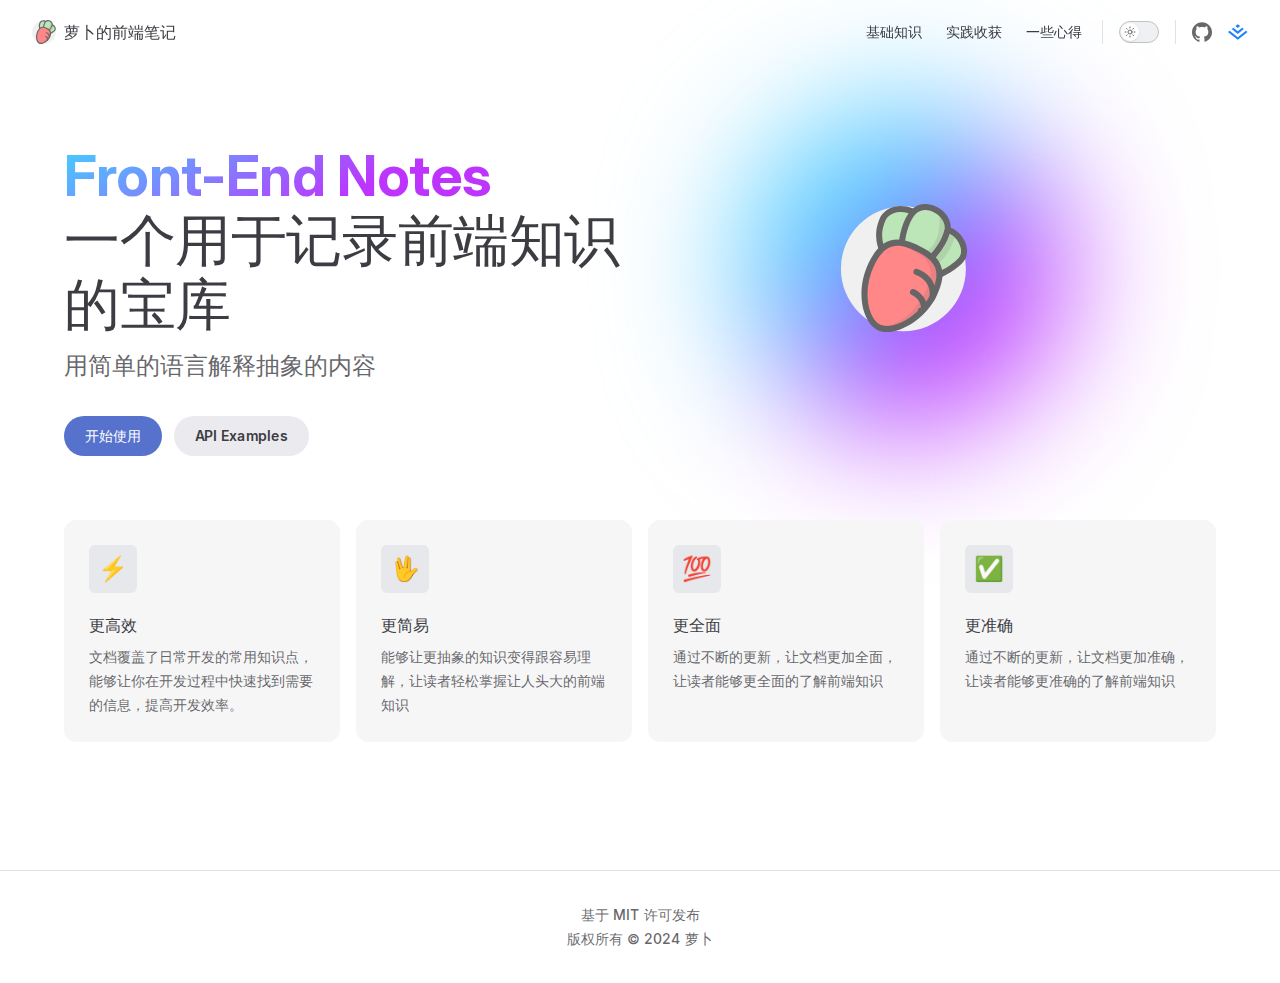
==== index.html @ 0eb57868 "feat:第一次部署" ====
<!DOCTYPE html>
<html lang="en-US" dir="ltr">
  <head>
    <meta charset="utf-8">
    <meta name="viewport" content="width=device-width,initial-scale=1">
    <title>萝卜的前端笔记</title>
    <meta name="description" content="开启前端世界的大门,一起探索前端的奥秘">
    <meta name="generator" content="VitePress v1.4.0">
    <link rel="preload stylesheet" href="/assets/style.DUsiNbB2.css" as="style">
    
    <script type="module" src="/assets/app.DVngDXpN.js"></script>
    <link rel="preload" href="/assets/inter-roman-latin.Di8DUHzh.woff2" as="font" type="font/woff2" crossorigin="">
    <link rel="modulepreload" href="/assets/chunks/theme.Bj7seG85.js">
    <link rel="modulepreload" href="/assets/chunks/framework.BM4AkI-R.js">
    <link rel="modulepreload" href="/assets/index.md.FqJtlxRU.lean.js">
    <link rel="icon" href="/logo.svg">
    <script id="check-dark-mode">(()=>{const e=localStorage.getItem("vitepress-theme-appearance")||"auto",a=window.matchMedia("(prefers-color-scheme: dark)").matches;(!e||e==="auto"?a:e==="dark")&&document.documentElement.classList.add("dark")})();</script>
    <script id="check-mac-os">document.documentElement.classList.toggle("mac",/Mac|iPhone|iPod|iPad/i.test(navigator.platform));</script>
  </head>
  <body>
    <div id="app"><div class="Layout" data-v-97850136><!--[--><!--]--><!--[--><span tabindex="-1" data-v-f982fa7e></span><a href="#VPContent" class="VPSkipLink visually-hidden" data-v-f982fa7e> Skip to content </a><!--]--><!----><header class="VPNav" data-v-97850136 data-v-5448344b><div class="VPNavBar" data-v-5448344b data-v-d2b27a83><div class="wrapper" data-v-d2b27a83><div class="container" data-v-d2b27a83><div class="title" data-v-d2b27a83><div class="VPNavBarTitle" data-v-d2b27a83 data-v-111c19fa><a class="title" href="/" data-v-111c19fa><!--[--><!--]--><!--[--><img class="VPImage logo" src="/logo.svg" alt data-v-474333ed><!--]--><span data-v-111c19fa>萝卜的前端笔记</span><!--[--><!--]--></a></div></div><div class="content" data-v-d2b27a83><div class="content-body" data-v-d2b27a83><!--[--><!--]--><div class="VPNavBarSearch search" data-v-d2b27a83><!----></div><nav aria-labelledby="main-nav-aria-label" class="VPNavBarMenu menu" data-v-d2b27a83 data-v-2f611042><span id="main-nav-aria-label" class="visually-hidden" data-v-2f611042> Main Navigation </span><!--[--><!--[--><a class="VPLink link VPNavBarMenuLink" href="/basic/" tabindex="0" data-v-2f611042 data-v-59e9c139><!--[--><span data-v-59e9c139>基础知识</span><!--]--></a><!--]--><!--[--><a class="VPLink link VPNavBarMenuLink" href="/work/" tabindex="0" data-v-2f611042 data-v-59e9c139><!--[--><span data-v-59e9c139>实践收获</span><!--]--></a><!--]--><!--[--><a class="VPLink link VPNavBarMenuLink" href="/experience/" tabindex="0" data-v-2f611042 data-v-59e9c139><!--[--><span data-v-59e9c139>一些心得</span><!--]--></a><!--]--><!--]--></nav><!----><div class="VPNavBarAppearance appearance" data-v-d2b27a83 data-v-477ce208><button class="VPSwitch VPSwitchAppearance" type="button" role="switch" title aria-checked="false" data-v-477ce208 data-v-1f9628e1 data-v-aa43f226><span class="check" data-v-aa43f226><span class="icon" data-v-aa43f226><!--[--><span class="vpi-sun sun" data-v-1f9628e1></span><span class="vpi-moon moon" data-v-1f9628e1></span><!--]--></span></span></button></div><div class="VPSocialLinks VPNavBarSocialLinks social-links" data-v-d2b27a83 data-v-2abd2df3 data-v-52e0c01e><!--[--><a class="VPSocialLink no-icon" href="https://github.com/mlzhe/front-end-notes" aria-label="github" target="_blank" rel="noopener" data-v-52e0c01e data-v-e1ec8cac><span class="vpi-social-github" /></a><a class="VPSocialLink no-icon" href="https://juejin.cn/user/624940134186142" aria-label target="_blank" rel="noopener" data-v-52e0c01e data-v-e1ec8cac><svg t="1728457672692" class="icon" viewBox="0 0 1316 1024" version="1.1" xmlns="http://www.w3.org/2000/svg" p-id="3657" width="128" height="128"><path d="M643.181714 247.698286l154.916572-123.172572L643.181714 0.256 643.072 0l-154.660571 124.269714 154.660571 123.245715 0.109714 0.182857z m0 388.461714h0.109715l399.579428-315.245714-108.361143-87.04-291.218285 229.888h-0.146286l-0.109714 0.146285L351.817143 234.093714l-108.251429 87.04 399.433143 315.136 0.146286-0.146285z m-0.146285 215.552l0.146285-0.146286 534.893715-422.034285 108.397714 87.04-243.309714 192L643.145143 1024 10.422857 525.056 0 516.754286l108.251429-86.893715L643.035429 851.748571z" fill="#1E80FF" p-id="3658"></path></svg></a><!--]--></div><div class="VPFlyout VPNavBarExtra extra" data-v-d2b27a83 data-v-37b92849 data-v-391838e5><button type="button" class="button" aria-haspopup="true" aria-expanded="false" aria-label="extra navigation" data-v-391838e5><span class="vpi-more-horizontal icon" data-v-391838e5></span></button><div class="menu" data-v-391838e5><div class="VPMenu" data-v-391838e5 data-v-635aa48c><!----><!--[--><!--[--><!----><div class="group" data-v-37b92849><div class="item appearance" data-v-37b92849><p class="label" data-v-37b92849>Appearance</p><div class="appearance-action" data-v-37b92849><button class="VPSwitch VPSwitchAppearance" type="button" role="switch" title aria-checked="false" data-v-37b92849 data-v-1f9628e1 data-v-aa43f226><span class="check" data-v-aa43f226><span class="icon" data-v-aa43f226><!--[--><span class="vpi-sun sun" data-v-1f9628e1></span><span class="vpi-moon moon" data-v-1f9628e1></span><!--]--></span></span></button></div></div></div><div class="group" data-v-37b92849><div class="item social-links" data-v-37b92849><div class="VPSocialLinks social-links-list" data-v-37b92849 data-v-52e0c01e><!--[--><a class="VPSocialLink no-icon" href="https://github.com/mlzhe/front-end-notes" aria-label="github" target="_blank" rel="noopener" data-v-52e0c01e data-v-e1ec8cac><span class="vpi-social-github" /></a><a class="VPSocialLink no-icon" href="https://juejin.cn/user/624940134186142" aria-label target="_blank" rel="noopener" data-v-52e0c01e data-v-e1ec8cac><svg t="1728457672692" class="icon" viewBox="0 0 1316 1024" version="1.1" xmlns="http://www.w3.org/2000/svg" p-id="3657" width="128" height="128"><path d="M643.181714 247.698286l154.916572-123.172572L643.181714 0.256 643.072 0l-154.660571 124.269714 154.660571 123.245715 0.109714 0.182857z m0 388.461714h0.109715l399.579428-315.245714-108.361143-87.04-291.218285 229.888h-0.146286l-0.109714 0.146285L351.817143 234.093714l-108.251429 87.04 399.433143 315.136 0.146286-0.146285z m-0.146285 215.552l0.146285-0.146286 534.893715-422.034285 108.397714 87.04-243.309714 192L643.145143 1024 10.422857 525.056 0 516.754286l108.251429-86.893715L643.035429 851.748571z" fill="#1E80FF" p-id="3658"></path></svg></a><!--]--></div></div></div><!--]--><!--]--></div></div></div><!--[--><!--]--><button type="button" class="VPNavBarHamburger hamburger" aria-label="mobile navigation" aria-expanded="false" aria-controls="VPNavScreen" data-v-d2b27a83 data-v-f0d9e9fb><span class="container" data-v-f0d9e9fb><span class="top" data-v-f0d9e9fb></span><span class="middle" data-v-f0d9e9fb></span><span class="bottom" data-v-f0d9e9fb></span></span></button></div></div></div></div><div class="divider" data-v-d2b27a83><div class="divider-line" data-v-d2b27a83></div></div></div><!----></header><!----><!----><div class="VPContent is-home" id="VPContent" data-v-97850136 data-v-9327ef99><div class="VPHome" data-v-9327ef99 data-v-025814d7><!--[--><!--]--><div class="VPHero has-image VPHomeHero" data-v-025814d7 data-v-6f2b1aab><div class="container" data-v-6f2b1aab><div class="main" data-v-6f2b1aab><!--[--><!--]--><!--[--><h1 class="name" data-v-6f2b1aab><span class="clip" data-v-6f2b1aab>Front-End Notes</span></h1><p class="text" data-v-6f2b1aab>一个用于记录前端知识的宝库</p><p class="tagline" data-v-6f2b1aab>用简单的语言解释抽象的内容</p><!--]--><!--[--><!--]--><div class="actions" data-v-6f2b1aab><!--[--><div class="action" data-v-6f2b1aab><a class="VPButton medium brand" href="/markdown-examples.html" data-v-6f2b1aab data-v-c299f3ce>开始使用</a></div><div class="action" data-v-6f2b1aab><a class="VPButton medium alt" href="/api-examples.html" data-v-6f2b1aab data-v-c299f3ce>API Examples</a></div><!--]--></div><!--[--><!--]--></div><div class="image" data-v-6f2b1aab><div class="image-container" data-v-6f2b1aab><div class="image-bg" data-v-6f2b1aab></div><!--[--><!--[--><img class="VPImage image-src" src="/logo.svg" alt="VitePress" data-v-474333ed><!--]--><!--]--></div></div></div></div><!--[--><!--]--><!--[--><!--]--><div class="VPFeatures VPHomeFeatures" data-v-025814d7 data-v-276aad02><div class="container" data-v-276aad02><div class="items" data-v-276aad02><!--[--><div class="grid-4 item" data-v-276aad02><div class="VPLink no-icon VPFeature" data-v-276aad02 data-v-b416077d><!--[--><article class="box" data-v-b416077d><div class="icon" data-v-b416077d>⚡️</div><h2 class="title" data-v-b416077d>更高效</h2><p class="details" data-v-b416077d>文档覆盖了日常开发的常用知识点，能够让你在开发过程中快速找到需要的信息，提高开发效率。</p><!----></article><!--]--></div></div><div class="grid-4 item" data-v-276aad02><div class="VPLink no-icon VPFeature" data-v-276aad02 data-v-b416077d><!--[--><article class="box" data-v-b416077d><div class="icon" data-v-b416077d>🖖</div><h2 class="title" data-v-b416077d>更简易</h2><p class="details" data-v-b416077d>能够让更抽象的知识变得跟容易理解，让读者轻松掌握让人头大的前端知识</p><!----></article><!--]--></div></div><div class="grid-4 item" data-v-276aad02><div class="VPLink no-icon VPFeature" data-v-276aad02 data-v-b416077d><!--[--><article class="box" data-v-b416077d><div class="icon" data-v-b416077d>💯</div><h2 class="title" data-v-b416077d>更全面</h2><p class="details" data-v-b416077d>通过不断的更新，让文档更加全面，让读者能够更全面的了解前端知识</p><!----></article><!--]--></div></div><div class="grid-4 item" data-v-276aad02><div class="VPLink no-icon VPFeature" data-v-276aad02 data-v-b416077d><!--[--><article class="box" data-v-b416077d><div class="icon" data-v-b416077d>✅</div><h2 class="title" data-v-b416077d>更准确</h2><p class="details" data-v-b416077d>通过不断的更新，让文档更加准确，让读者能够更准确的了解前端知识</p><!----></article><!--]--></div></div><!--]--></div></div></div><!--[--><!--]--><div class="vp-doc container" style="" data-v-025814d7 data-v-a167f107><!--[--><div style="position:relative;" data-v-025814d7><div></div></div><!--]--></div></div></div><footer class="VPFooter" data-v-97850136 data-v-1df2e06d><div class="container" data-v-1df2e06d><p class="message" data-v-1df2e06d>基于 MIT 许可发布</p><p class="copyright" data-v-1df2e06d>版权所有 © 2024 萝卜</p></div></footer><!--[--><!--]--></div></div>
    <script>window.__VP_HASH_MAP__=JSON.parse("{\"api-examples.md\":\"Dezd71tg\",\"basic_index.md\":\"lCHlugcY\",\"basic_test.md\":\"CCrTnfcM\",\"experience_index.md\":\"CrpsmMrZ\",\"experience_test.md\":\"B2P6yBf-\",\"index.md\":\"FqJtlxRU\",\"markdown-examples.md\":\"KNgEFAoy\",\"work_index.md\":\"KtNvfyVG\",\"work_test.md\":\"FswlGcHj\"}");window.__VP_SITE_DATA__=JSON.parse("{\"lang\":\"en-US\",\"dir\":\"ltr\",\"title\":\"萝卜的前端笔记\",\"description\":\"开启前端世界的大门,一起探索前端的奥秘\",\"base\":\"/\",\"head\":[],\"router\":{\"prefetchLinks\":true},\"appearance\":true,\"themeConfig\":{\"logo\":\"/logo.svg\",\"nav\":[{\"text\":\"基础知识\",\"link\":\"/basic/\"},{\"text\":\"实践收获\",\"link\":\"/work/\"},{\"text\":\"一些心得\",\"link\":\"/experience/\"}],\"sidebar\":{\"/basic/\":[{\"text\":\"基础\",\"link\":\"/basic/test/\"}],\"/experience/\":[{\"text\":\"体会一\",\"link\":\"/experience/test/\"}],\"/work/\":[{\"text\":\"体会一\",\"link\":\"/work/test/\"}]},\"socialLinks\":[{\"icon\":\"github\",\"link\":\"https://github.com/mlzhe/front-end-notes\"},{\"icon\":{\"svg\":\"<svg t=\\\"1728457672692\\\" class=\\\"icon\\\" viewBox=\\\"0 0 1316 1024\\\" version=\\\"1.1\\\" xmlns=\\\"http://www.w3.org/2000/svg\\\" p-id=\\\"3657\\\" width=\\\"128\\\" height=\\\"128\\\"><path d=\\\"M643.181714 247.698286l154.916572-123.172572L643.181714 0.256 643.072 0l-154.660571 124.269714 154.660571 123.245715 0.109714 0.182857z m0 388.461714h0.109715l399.579428-315.245714-108.361143-87.04-291.218285 229.888h-0.146286l-0.109714 0.146285L351.817143 234.093714l-108.251429 87.04 399.433143 315.136 0.146286-0.146285z m-0.146285 215.552l0.146285-0.146286 534.893715-422.034285 108.397714 87.04-243.309714 192L643.145143 1024 10.422857 525.056 0 516.754286l108.251429-86.893715L643.035429 851.748571z\\\" fill=\\\"#1E80FF\\\" p-id=\\\"3658\\\"></path></svg>\"},\"link\":\"https://juejin.cn/user/624940134186142\"}],\"footer\":{\"message\":\"基于 MIT 许可发布\",\"copyright\":\"版权所有 © 2024 萝卜\"}},\"locales\":{},\"scrollOffset\":134,\"cleanUrls\":false}");</script>
    
  </body>
</html>
---- assets/style.DUsiNbB2.css ----
@font-face{font-family:Inter;font-style:normal;font-weight:100 900;font-display:swap;src:url(/assets/inter-roman-cyrillic-ext.BBPuwvHQ.woff2) format("woff2");unicode-range:U+0460-052F,U+1C80-1C88,U+20B4,U+2DE0-2DFF,U+A640-A69F,U+FE2E-FE2F}@font-face{font-family:Inter;font-style:normal;font-weight:100 900;font-display:swap;src:url(/assets/inter-roman-cyrillic.C5lxZ8CY.woff2) format("woff2");unicode-range:U+0301,U+0400-045F,U+0490-0491,U+04B0-04B1,U+2116}@font-face{font-family:Inter;font-style:normal;font-weight:100 900;font-display:swap;src:url(/assets/inter-roman-greek-ext.CqjqNYQ-.woff2) format("woff2");unicode-range:U+1F00-1FFF}@font-face{font-family:Inter;font-style:normal;font-weight:100 900;font-display:swap;src:url(/assets/inter-roman-greek.BBVDIX6e.woff2) format("woff2");unicode-range:U+0370-0377,U+037A-037F,U+0384-038A,U+038C,U+038E-03A1,U+03A3-03FF}@font-face{font-family:Inter;font-style:normal;font-weight:100 900;font-display:swap;src:url(/assets/inter-roman-vietnamese.BjW4sHH5.woff2) format("woff2");unicode-range:U+0102-0103,U+0110-0111,U+0128-0129,U+0168-0169,U+01A0-01A1,U+01AF-01B0,U+0300-0301,U+0303-0304,U+0308-0309,U+0323,U+0329,U+1EA0-1EF9,U+20AB}@font-face{font-family:Inter;font-style:normal;font-weight:100 900;font-display:swap;src:url(/assets/inter-roman-latin-ext.4ZJIpNVo.woff2) format("woff2");unicode-range:U+0100-02AF,U+0304,U+0308,U+0329,U+1E00-1E9F,U+1EF2-1EFF,U+2020,U+20A0-20AB,U+20AD-20C0,U+2113,U+2C60-2C7F,U+A720-A7FF}@font-face{font-family:Inter;font-style:normal;font-weight:100 900;font-display:swap;src:url(/assets/inter-roman-latin.Di8DUHzh.woff2) format("woff2");unicode-range:U+0000-00FF,U+0131,U+0152-0153,U+02BB-02BC,U+02C6,U+02DA,U+02DC,U+0304,U+0308,U+0329,U+2000-206F,U+2074,U+20AC,U+2122,U+2191,U+2193,U+2212,U+2215,U+FEFF,U+FFFD}@font-face{font-family:Inter;font-style:italic;font-weight:100 900;font-display:swap;src:url(/assets/inter-italic-cyrillic-ext.r48I6akx.woff2) format("woff2");unicode-range:U+0460-052F,U+1C80-1C88,U+20B4,U+2DE0-2DFF,U+A640-A69F,U+FE2E-FE2F}@font-face{font-family:Inter;font-style:italic;font-weight:100 900;font-display:swap;src:url(/assets/inter-italic-cyrillic.By2_1cv3.woff2) format("woff2");unicode-range:U+0301,U+0400-045F,U+0490-0491,U+04B0-04B1,U+2116}@font-face{font-family:Inter;font-style:italic;font-weight:100 900;font-display:swap;src:url(/assets/inter-italic-greek-ext.1u6EdAuj.woff2) format("woff2");unicode-range:U+1F00-1FFF}@font-face{font-family:Inter;font-style:italic;font-weight:100 900;font-display:swap;src:url(/assets/inter-italic-greek.DJ8dCoTZ.woff2) format("woff2");unicode-range:U+0370-0377,U+037A-037F,U+0384-038A,U+038C,U+038E-03A1,U+03A3-03FF}@font-face{font-family:Inter;font-style:italic;font-weight:100 900;font-display:swap;src:url(/assets/inter-italic-vietnamese.BSbpV94h.woff2) format("woff2");unicode-range:U+0102-0103,U+0110-0111,U+0128-0129,U+0168-0169,U+01A0-01A1,U+01AF-01B0,U+0300-0301,U+0303-0304,U+0308-0309,U+0323,U+0329,U+1EA0-1EF9,U+20AB}@font-face{font-family:Inter;font-style:italic;font-weight:100 900;font-display:swap;src:url(/assets/inter-italic-latin-ext.CN1xVJS-.woff2) format("woff2");unicode-range:U+0100-02AF,U+0304,U+0308,U+0329,U+1E00-1E9F,U+1EF2-1EFF,U+2020,U+20A0-20AB,U+20AD-20C0,U+2113,U+2C60-2C7F,U+A720-A7FF}@font-face{font-family:Inter;font-style:italic;font-weight:100 900;font-display:swap;src:url(/assets/inter-italic-latin.C2AdPX0b.woff2) format("woff2");unicode-range:U+0000-00FF,U+0131,U+0152-0153,U+02BB-02BC,U+02C6,U+02DA,U+02DC,U+0304,U+0308,U+0329,U+2000-206F,U+2074,U+20AC,U+2122,U+2191,U+2193,U+2212,U+2215,U+FEFF,U+FFFD}@font-face{font-family:Punctuation SC;font-weight:400;src:local("PingFang SC Regular"),local("Noto Sans CJK SC"),local("Microsoft YaHei");unicode-range:U+201C,U+201D,U+2018,U+2019,U+2E3A,U+2014,U+2013,U+2026,U+00B7,U+007E,U+002F}@font-face{font-family:Punctuation SC;font-weight:500;src:local("PingFang SC Medium"),local("Noto Sans CJK SC"),local("Microsoft YaHei");unicode-range:U+201C,U+201D,U+2018,U+2019,U+2E3A,U+2014,U+2013,U+2026,U+00B7,U+007E,U+002F}@font-face{font-family:Punctuation SC;font-weight:600;src:local("PingFang SC Semibold"),local("Noto Sans CJK SC Bold"),local("Microsoft YaHei Bold");unicode-range:U+201C,U+201D,U+2018,U+2019,U+2E3A,U+2014,U+2013,U+2026,U+00B7,U+007E,U+002F}@font-face{font-family:Punctuation SC;font-weight:700;src:local("PingFang SC Semibold"),local("Noto Sans CJK SC Bold"),local("Microsoft YaHei Bold");unicode-range:U+201C,U+201D,U+2018,U+2019,U+2E3A,U+2014,U+2013,U+2026,U+00B7,U+007E,U+002F}:root{--vp-c-white: #ffffff;--vp-c-black: #000000;--vp-c-neutral: var(--vp-c-black);--vp-c-neutral-inverse: var(--vp-c-white)}.dark{--vp-c-neutral: var(--vp-c-white);--vp-c-neutral-inverse: var(--vp-c-black)}:root{--vp-c-gray-1: #dddde3;--vp-c-gray-2: #e4e4e9;--vp-c-gray-3: #ebebef;--vp-c-gray-soft: rgba(142, 150, 170, .14);--vp-c-indigo-1: #3451b2;--vp-c-indigo-2: #3a5ccc;--vp-c-indigo-3: #5672cd;--vp-c-indigo-soft: rgba(100, 108, 255, .14);--vp-c-purple-1: #6f42c1;--vp-c-purple-2: #7e4cc9;--vp-c-purple-3: #8e5cd9;--vp-c-purple-soft: rgba(159, 122, 234, .14);--vp-c-green-1: #18794e;--vp-c-green-2: #299764;--vp-c-green-3: #30a46c;--vp-c-green-soft: rgba(16, 185, 129, .14);--vp-c-yellow-1: #915930;--vp-c-yellow-2: #946300;--vp-c-yellow-3: #9f6a00;--vp-c-yellow-soft: rgba(234, 179, 8, .14);--vp-c-red-1: #b8272c;--vp-c-red-2: #d5393e;--vp-c-red-3: #e0575b;--vp-c-red-soft: rgba(244, 63, 94, .14);--vp-c-sponsor: #db2777}.dark{--vp-c-gray-1: #515c67;--vp-c-gray-2: #414853;--vp-c-gray-3: #32363f;--vp-c-gray-soft: rgba(101, 117, 133, .16);--vp-c-indigo-1: #a8b1ff;--vp-c-indigo-2: #5c73e7;--vp-c-indigo-3: #3e63dd;--vp-c-indigo-soft: rgba(100, 108, 255, .16);--vp-c-purple-1: #c8abfa;--vp-c-purple-2: #a879e6;--vp-c-purple-3: #8e5cd9;--vp-c-purple-soft: rgba(159, 122, 234, .16);--vp-c-green-1: #3dd68c;--vp-c-green-2: #30a46c;--vp-c-green-3: #298459;--vp-c-green-soft: rgba(16, 185, 129, .16);--vp-c-yellow-1: #f9b44e;--vp-c-yellow-2: #da8b17;--vp-c-yellow-3: #a46a0a;--vp-c-yellow-soft: rgba(234, 179, 8, .16);--vp-c-red-1: #f66f81;--vp-c-red-2: #f14158;--vp-c-red-3: #b62a3c;--vp-c-red-soft: rgba(244, 63, 94, .16)}:root{--vp-c-bg: #ffffff;--vp-c-bg-alt: #f6f6f7;--vp-c-bg-elv: #ffffff;--vp-c-bg-soft: #f6f6f7}.dark{--vp-c-bg: #1b1b1f;--vp-c-bg-alt: #161618;--vp-c-bg-elv: #202127;--vp-c-bg-soft: #202127}:root{--vp-c-border: #c2c2c4;--vp-c-divider: #e2e2e3;--vp-c-gutter: #e2e2e3}.dark{--vp-c-border: #3c3f44;--vp-c-divider: #2e2e32;--vp-c-gutter: #000000}:root{--vp-c-text-1: rgba(60, 60, 67);--vp-c-text-2: rgba(60, 60, 67, .78);--vp-c-text-3: rgba(60, 60, 67, .56)}.dark{--vp-c-text-1: rgba(255, 255, 245, .86);--vp-c-text-2: rgba(235, 235, 245, .6);--vp-c-text-3: rgba(235, 235, 245, .38)}:root{--vp-c-default-1: var(--vp-c-gray-1);--vp-c-default-2: var(--vp-c-gray-2);--vp-c-default-3: var(--vp-c-gray-3);--vp-c-default-soft: var(--vp-c-gray-soft);--vp-c-brand-1: var(--vp-c-indigo-1);--vp-c-brand-2: var(--vp-c-indigo-2);--vp-c-brand-3: var(--vp-c-indigo-3);--vp-c-brand-soft: var(--vp-c-indigo-soft);--vp-c-brand: var(--vp-c-brand-1);--vp-c-tip-1: var(--vp-c-brand-1);--vp-c-tip-2: var(--vp-c-brand-2);--vp-c-tip-3: var(--vp-c-brand-3);--vp-c-tip-soft: var(--vp-c-brand-soft);--vp-c-note-1: var(--vp-c-brand-1);--vp-c-note-2: var(--vp-c-brand-2);--vp-c-note-3: var(--vp-c-brand-3);--vp-c-note-soft: var(--vp-c-brand-soft);--vp-c-success-1: var(--vp-c-green-1);--vp-c-success-2: var(--vp-c-green-2);--vp-c-success-3: var(--vp-c-green-3);--vp-c-success-soft: var(--vp-c-green-soft);--vp-c-important-1: var(--vp-c-purple-1);--vp-c-important-2: var(--vp-c-purple-2);--vp-c-important-3: var(--vp-c-purple-3);--vp-c-important-soft: var(--vp-c-purple-soft);--vp-c-warning-1: var(--vp-c-yellow-1);--vp-c-warning-2: var(--vp-c-yellow-2);--vp-c-warning-3: var(--vp-c-yellow-3);--vp-c-warning-soft: var(--vp-c-yellow-soft);--vp-c-danger-1: var(--vp-c-red-1);--vp-c-danger-2: var(--vp-c-red-2);--vp-c-danger-3: var(--vp-c-red-3);--vp-c-danger-soft: var(--vp-c-red-soft);--vp-c-caution-1: var(--vp-c-red-1);--vp-c-caution-2: var(--vp-c-red-2);--vp-c-caution-3: var(--vp-c-red-3);--vp-c-caution-soft: var(--vp-c-red-soft)}:root{--vp-font-family-base: "Inter", ui-sans-serif, system-ui, sans-serif, "Apple Color Emoji", "Segoe UI Emoji", "Segoe UI Symbol", "Noto Color Emoji";--vp-font-family-mono: ui-monospace, "Menlo", "Monaco", "Consolas", "Liberation Mono", "Courier New", monospace;font-optical-sizing:auto}:root:where(:lang(zh)){--vp-font-family-base: "Punctuation SC", "Inter", ui-sans-serif, system-ui, "PingFang SC", "Noto Sans CJK SC", "Noto Sans SC", "Heiti SC", "Microsoft YaHei", "DengXian", sans-serif, "Apple Color Emoji", "Segoe UI Emoji", "Segoe UI Symbol", "Noto Color Emoji"}:root{--vp-shadow-1: 0 1px 2px rgba(0, 0, 0, .04), 0 1px 2px rgba(0, 0, 0, .06);--vp-shadow-2: 0 3px 12px rgba(0, 0, 0, .07), 0 1px 4px rgba(0, 0, 0, .07);--vp-shadow-3: 0 12px 32px rgba(0, 0, 0, .1), 0 2px 6px rgba(0, 0, 0, .08);--vp-shadow-4: 0 14px 44px rgba(0, 0, 0, .12), 0 3px 9px rgba(0, 0, 0, .12);--vp-shadow-5: 0 18px 56px rgba(0, 0, 0, .16), 0 4px 12px rgba(0, 0, 0, .16)}:root{--vp-z-index-footer: 10;--vp-z-index-local-nav: 20;--vp-z-index-nav: 30;--vp-z-index-layout-top: 40;--vp-z-index-backdrop: 50;--vp-z-index-sidebar: 60}@media (min-width: 960px){:root{--vp-z-index-sidebar: 25}}:root{--vp-layout-max-width: 1440px}:root{--vp-header-anchor-symbol: "#"}:root{--vp-code-line-height: 1.7;--vp-code-font-size: .875em;--vp-code-color: var(--vp-c-brand-1);--vp-code-link-color: var(--vp-c-brand-1);--vp-code-link-hover-color: var(--vp-c-brand-2);--vp-code-bg: var(--vp-c-default-soft);--vp-code-block-color: var(--vp-c-text-2);--vp-code-block-bg: var(--vp-c-bg-alt);--vp-code-block-divider-color: var(--vp-c-gutter);--vp-code-lang-color: var(--vp-c-text-3);--vp-code-line-highlight-color: var(--vp-c-default-soft);--vp-code-line-number-color: var(--vp-c-text-3);--vp-code-line-diff-add-color: var(--vp-c-success-soft);--vp-code-line-diff-add-symbol-color: var(--vp-c-success-1);--vp-code-line-diff-remove-color: var(--vp-c-danger-soft);--vp-code-line-diff-remove-symbol-color: var(--vp-c-danger-1);--vp-code-line-warning-color: var(--vp-c-warning-soft);--vp-code-line-error-color: var(--vp-c-danger-soft);--vp-code-copy-code-border-color: var(--vp-c-divider);--vp-code-copy-code-bg: var(--vp-c-bg-soft);--vp-code-copy-code-hover-border-color: var(--vp-c-divider);--vp-code-copy-code-hover-bg: var(--vp-c-bg);--vp-code-copy-code-active-text: var(--vp-c-text-2);--vp-code-copy-copied-text-content: "Copied";--vp-code-tab-divider: var(--vp-code-block-divider-color);--vp-code-tab-text-color: var(--vp-c-text-2);--vp-code-tab-bg: var(--vp-code-block-bg);--vp-code-tab-hover-text-color: var(--vp-c-text-1);--vp-code-tab-active-text-color: var(--vp-c-text-1);--vp-code-tab-active-bar-color: var(--vp-c-brand-1)}:root{--vp-button-brand-border: transparent;--vp-button-brand-text: var(--vp-c-white);--vp-button-brand-bg: var(--vp-c-brand-3);--vp-button-brand-hover-border: transparent;--vp-button-brand-hover-text: var(--vp-c-white);--vp-button-brand-hover-bg: var(--vp-c-brand-2);--vp-button-brand-active-border: transparent;--vp-button-brand-active-text: var(--vp-c-white);--vp-button-brand-active-bg: var(--vp-c-brand-1);--vp-button-alt-border: transparent;--vp-button-alt-text: var(--vp-c-text-1);--vp-button-alt-bg: var(--vp-c-default-3);--vp-button-alt-hover-border: transparent;--vp-button-alt-hover-text: var(--vp-c-text-1);--vp-button-alt-hover-bg: var(--vp-c-default-2);--vp-button-alt-active-border: transparent;--vp-button-alt-active-text: var(--vp-c-text-1);--vp-button-alt-active-bg: var(--vp-c-default-1);--vp-button-sponsor-border: var(--vp-c-text-2);--vp-button-sponsor-text: var(--vp-c-text-2);--vp-button-sponsor-bg: transparent;--vp-button-sponsor-hover-border: var(--vp-c-sponsor);--vp-button-sponsor-hover-text: var(--vp-c-sponsor);--vp-button-sponsor-hover-bg: transparent;--vp-button-sponsor-active-border: var(--vp-c-sponsor);--vp-button-sponsor-active-text: var(--vp-c-sponsor);--vp-button-sponsor-active-bg: transparent}:root{--vp-custom-block-font-size: 14px;--vp-custom-block-code-font-size: 13px;--vp-custom-block-info-border: transparent;--vp-custom-block-info-text: var(--vp-c-text-1);--vp-custom-block-info-bg: var(--vp-c-default-soft);--vp-custom-block-info-code-bg: var(--vp-c-default-soft);--vp-custom-block-note-border: transparent;--vp-custom-block-note-text: var(--vp-c-text-1);--vp-custom-block-note-bg: var(--vp-c-default-soft);--vp-custom-block-note-code-bg: var(--vp-c-default-soft);--vp-custom-block-tip-border: transparent;--vp-custom-block-tip-text: var(--vp-c-text-1);--vp-custom-block-tip-bg: var(--vp-c-tip-soft);--vp-custom-block-tip-code-bg: var(--vp-c-tip-soft);--vp-custom-block-important-border: transparent;--vp-custom-block-important-text: var(--vp-c-text-1);--vp-custom-block-important-bg: var(--vp-c-important-soft);--vp-custom-block-important-code-bg: var(--vp-c-important-soft);--vp-custom-block-warning-border: transparent;--vp-custom-block-warning-text: var(--vp-c-text-1);--vp-custom-block-warning-bg: var(--vp-c-warning-soft);--vp-custom-block-warning-code-bg: var(--vp-c-warning-soft);--vp-custom-block-danger-border: transparent;--vp-custom-block-danger-text: var(--vp-c-text-1);--vp-custom-block-danger-bg: var(--vp-c-danger-soft);--vp-custom-block-danger-code-bg: var(--vp-c-danger-soft);--vp-custom-block-caution-border: transparent;--vp-custom-block-caution-text: var(--vp-c-text-1);--vp-custom-block-caution-bg: var(--vp-c-caution-soft);--vp-custom-block-caution-code-bg: var(--vp-c-caution-soft);--vp-custom-block-details-border: var(--vp-custom-block-info-border);--vp-custom-block-details-text: var(--vp-custom-block-info-text);--vp-custom-block-details-bg: var(--vp-custom-block-info-bg);--vp-custom-block-details-code-bg: var(--vp-custom-block-info-code-bg)}:root{--vp-input-border-color: var(--vp-c-border);--vp-input-bg-color: var(--vp-c-bg-alt);--vp-input-switch-bg-color: var(--vp-c-default-soft)}:root{--vp-nav-height: 64px;--vp-nav-bg-color: var(--vp-c-bg);--vp-nav-screen-bg-color: var(--vp-c-bg);--vp-nav-logo-height: 24px}.hide-nav{--vp-nav-height: 0px}.hide-nav .VPSidebar{--vp-nav-height: 22px}:root{--vp-local-nav-bg-color: var(--vp-c-bg)}:root{--vp-sidebar-width: 272px;--vp-sidebar-bg-color: var(--vp-c-bg-alt)}:root{--vp-backdrop-bg-color: rgba(0, 0, 0, .6)}:root{--vp-home-hero-name-color: var(--vp-c-brand-1);--vp-home-hero-name-background: transparent;--vp-home-hero-image-background-image: none;--vp-home-hero-image-filter: none}:root{--vp-badge-info-border: transparent;--vp-badge-info-text: var(--vp-c-text-2);--vp-badge-info-bg: var(--vp-c-default-soft);--vp-badge-tip-border: transparent;--vp-badge-tip-text: var(--vp-c-tip-1);--vp-badge-tip-bg: var(--vp-c-tip-soft);--vp-badge-warning-border: transparent;--vp-badge-warning-text: var(--vp-c-warning-1);--vp-badge-warning-bg: var(--vp-c-warning-soft);--vp-badge-danger-border: transparent;--vp-badge-danger-text: var(--vp-c-danger-1);--vp-badge-danger-bg: var(--vp-c-danger-soft)}:root{--vp-carbon-ads-text-color: var(--vp-c-text-1);--vp-carbon-ads-poweredby-color: var(--vp-c-text-2);--vp-carbon-ads-bg-color: var(--vp-c-bg-soft);--vp-carbon-ads-hover-text-color: var(--vp-c-brand-1);--vp-carbon-ads-hover-poweredby-color: var(--vp-c-text-1)}:root{--vp-local-search-bg: var(--vp-c-bg);--vp-local-search-result-bg: var(--vp-c-bg);--vp-local-search-result-border: var(--vp-c-divider);--vp-local-search-result-selected-bg: var(--vp-c-bg);--vp-local-search-result-selected-border: var(--vp-c-brand-1);--vp-local-search-highlight-bg: var(--vp-c-brand-1);--vp-local-search-highlight-text: var(--vp-c-neutral-inverse)}@media (prefers-reduced-motion: reduce){*,:before,:after{animation-delay:-1ms!important;animation-duration:1ms!important;animation-iteration-count:1!important;background-attachment:initial!important;scroll-behavior:auto!important;transition-duration:0s!important;transition-delay:0s!important}}*,:before,:after{box-sizing:border-box}html{line-height:1.4;font-size:16px;-webkit-text-size-adjust:100%}html.dark{color-scheme:dark}body{margin:0;width:100%;min-width:320px;min-height:100vh;line-height:24px;font-family:var(--vp-font-family-base);font-size:16px;font-weight:400;color:var(--vp-c-text-1);background-color:var(--vp-c-bg);font-synthesis:style;text-rendering:optimizeLegibility;-webkit-font-smoothing:antialiased;-moz-osx-font-smoothing:grayscale}main{display:block}h1,h2,h3,h4,h5,h6{margin:0;line-height:24px;font-size:16px;font-weight:400}p{margin:0}strong,b{font-weight:600}a,area,button,[role=button],input,label,select,summary,textarea{touch-action:manipulation}a{color:inherit;text-decoration:inherit}ol,ul{list-style:none;margin:0;padding:0}blockquote{margin:0}pre,code,kbd,samp{font-family:var(--vp-font-family-mono)}img,svg,video,canvas,audio,iframe,embed,object{display:block}figure{margin:0}img,video{max-width:100%;height:auto}button,input,optgroup,select,textarea{border:0;padding:0;line-height:inherit;color:inherit}button{padding:0;font-family:inherit;background-color:transparent;background-image:none}button:enabled,[role=button]:enabled{cursor:pointer}button:focus,button:focus-visible{outline:1px dotted;outline:4px auto -webkit-focus-ring-color}button:focus:not(:focus-visible){outline:none!important}input:focus,textarea:focus,select:focus{outline:none}table{border-collapse:collapse}input{background-color:transparent}input:-ms-input-placeholder,textarea:-ms-input-placeholder{color:var(--vp-c-text-3)}input::-ms-input-placeholder,textarea::-ms-input-placeholder{color:var(--vp-c-text-3)}input::placeholder,textarea::placeholder{color:var(--vp-c-text-3)}input::-webkit-outer-spin-button,input::-webkit-inner-spin-button{-webkit-appearance:none;margin:0}input[type=number]{-moz-appearance:textfield}textarea{resize:vertical}select{-webkit-appearance:none}fieldset{margin:0;padding:0}h1,h2,h3,h4,h5,h6,li,p{overflow-wrap:break-word}vite-error-overlay{z-index:9999}mjx-container{overflow-x:auto}mjx-container>svg{display:inline-block;margin:auto}[class^=vpi-],[class*=" vpi-"],.vp-icon{width:1em;height:1em}[class^=vpi-].bg,[class*=" vpi-"].bg,.vp-icon.bg{background-size:100% 100%;background-color:transparent}[class^=vpi-]:not(.bg),[class*=" vpi-"]:not(.bg),.vp-icon:not(.bg){-webkit-mask:var(--icon) no-repeat;mask:var(--icon) no-repeat;-webkit-mask-size:100% 100%;mask-size:100% 100%;background-color:currentColor;color:inherit}.vpi-align-left{--icon: url("data:image/svg+xml,%3Csvg xmlns='http://www.w3.org/2000/svg' fill='none' stroke='currentColor' stroke-linecap='round' stroke-linejoin='round' stroke-width='2' viewBox='0 0 24 24'%3E%3Cpath d='M21 6H3M15 12H3M17 18H3'/%3E%3C/svg%3E")}.vpi-arrow-right,.vpi-arrow-down,.vpi-arrow-left,.vpi-arrow-up{--icon: url("data:image/svg+xml,%3Csvg xmlns='http://www.w3.org/2000/svg' fill='none' stroke='currentColor' stroke-linecap='round' stroke-linejoin='round' stroke-width='2' viewBox='0 0 24 24'%3E%3Cpath d='M5 12h14M12 5l7 7-7 7'/%3E%3C/svg%3E")}.vpi-chevron-right,.vpi-chevron-down,.vpi-chevron-left,.vpi-chevron-up{--icon: url("data:image/svg+xml,%3Csvg xmlns='http://www.w3.org/2000/svg' fill='none' stroke='currentColor' stroke-linecap='round' stroke-linejoin='round' stroke-width='2' viewBox='0 0 24 24'%3E%3Cpath d='m9 18 6-6-6-6'/%3E%3C/svg%3E")}.vpi-chevron-down,.vpi-arrow-down{transform:rotate(90deg)}.vpi-chevron-left,.vpi-arrow-left{transform:rotate(180deg)}.vpi-chevron-up,.vpi-arrow-up{transform:rotate(-90deg)}.vpi-square-pen{--icon: url("data:image/svg+xml,%3Csvg xmlns='http://www.w3.org/2000/svg' fill='none' stroke='currentColor' stroke-linecap='round' stroke-linejoin='round' stroke-width='2' viewBox='0 0 24 24'%3E%3Cpath d='M12 3H5a2 2 0 0 0-2 2v14a2 2 0 0 0 2 2h14a2 2 0 0 0 2-2v-7'/%3E%3Cpath d='M18.375 2.625a2.121 2.121 0 1 1 3 3L12 15l-4 1 1-4Z'/%3E%3C/svg%3E")}.vpi-plus{--icon: url("data:image/svg+xml,%3Csvg xmlns='http://www.w3.org/2000/svg' fill='none' stroke='currentColor' stroke-linecap='round' stroke-linejoin='round' stroke-width='2' viewBox='0 0 24 24'%3E%3Cpath d='M5 12h14M12 5v14'/%3E%3C/svg%3E")}.vpi-sun{--icon: url("data:image/svg+xml,%3Csvg xmlns='http://www.w3.org/2000/svg' fill='none' stroke='currentColor' stroke-linecap='round' stroke-linejoin='round' stroke-width='2' viewBox='0 0 24 24'%3E%3Ccircle cx='12' cy='12' r='4'/%3E%3Cpath d='M12 2v2M12 20v2M4.93 4.93l1.41 1.41M17.66 17.66l1.41 1.41M2 12h2M20 12h2M6.34 17.66l-1.41 1.41M19.07 4.93l-1.41 1.41'/%3E%3C/svg%3E")}.vpi-moon{--icon: url("data:image/svg+xml,%3Csvg xmlns='http://www.w3.org/2000/svg' fill='none' stroke='currentColor' stroke-linecap='round' stroke-linejoin='round' stroke-width='2' viewBox='0 0 24 24'%3E%3Cpath d='M12 3a6 6 0 0 0 9 9 9 9 0 1 1-9-9Z'/%3E%3C/svg%3E")}.vpi-more-horizontal{--icon: url("data:image/svg+xml,%3Csvg xmlns='http://www.w3.org/2000/svg' fill='none' stroke='currentColor' stroke-linecap='round' stroke-linejoin='round' stroke-width='2' viewBox='0 0 24 24'%3E%3Ccircle cx='12' cy='12' r='1'/%3E%3Ccircle cx='19' cy='12' r='1'/%3E%3Ccircle cx='5' cy='12' r='1'/%3E%3C/svg%3E")}.vpi-languages{--icon: url("data:image/svg+xml,%3Csvg xmlns='http://www.w3.org/2000/svg' fill='none' stroke='currentColor' stroke-linecap='round' stroke-linejoin='round' stroke-width='2' viewBox='0 0 24 24'%3E%3Cpath d='m5 8 6 6M4 14l6-6 2-3M2 5h12M7 2h1M22 22l-5-10-5 10M14 18h6'/%3E%3C/svg%3E")}.vpi-heart{--icon: url("data:image/svg+xml,%3Csvg xmlns='http://www.w3.org/2000/svg' fill='none' stroke='currentColor' stroke-linecap='round' stroke-linejoin='round' stroke-width='2' viewBox='0 0 24 24'%3E%3Cpath d='M19 14c1.49-1.46 3-3.21 3-5.5A5.5 5.5 0 0 0 16.5 3c-1.76 0-3 .5-4.5 2-1.5-1.5-2.74-2-4.5-2A5.5 5.5 0 0 0 2 8.5c0 2.3 1.5 4.05 3 5.5l7 7Z'/%3E%3C/svg%3E")}.vpi-search{--icon: url("data:image/svg+xml,%3Csvg xmlns='http://www.w3.org/2000/svg' fill='none' stroke='currentColor' stroke-linecap='round' stroke-linejoin='round' stroke-width='2' viewBox='0 0 24 24'%3E%3Ccircle cx='11' cy='11' r='8'/%3E%3Cpath d='m21 21-4.3-4.3'/%3E%3C/svg%3E")}.vpi-layout-list{--icon: url("data:image/svg+xml,%3Csvg xmlns='http://www.w3.org/2000/svg' fill='none' stroke='currentColor' stroke-linecap='round' stroke-linejoin='round' stroke-width='2' viewBox='0 0 24 24'%3E%3Crect width='7' height='7' x='3' y='3' rx='1'/%3E%3Crect width='7' height='7' x='3' y='14' rx='1'/%3E%3Cpath d='M14 4h7M14 9h7M14 15h7M14 20h7'/%3E%3C/svg%3E")}.vpi-delete{--icon: url("data:image/svg+xml,%3Csvg xmlns='http://www.w3.org/2000/svg' fill='none' stroke='currentColor' stroke-linecap='round' stroke-linejoin='round' stroke-width='2' viewBox='0 0 24 24'%3E%3Cpath d='M20 5H9l-7 7 7 7h11a2 2 0 0 0 2-2V7a2 2 0 0 0-2-2ZM18 9l-6 6M12 9l6 6'/%3E%3C/svg%3E")}.vpi-corner-down-left{--icon: url("data:image/svg+xml,%3Csvg xmlns='http://www.w3.org/2000/svg' fill='none' stroke='currentColor' stroke-linecap='round' stroke-linejoin='round' stroke-width='2' viewBox='0 0 24 24'%3E%3Cpath d='m9 10-5 5 5 5'/%3E%3Cpath d='M20 4v7a4 4 0 0 1-4 4H4'/%3E%3C/svg%3E")}:root{--vp-icon-copy: url("data:image/svg+xml,%3Csvg xmlns='http://www.w3.org/2000/svg' fill='none' stroke='rgba(128,128,128,1)' stroke-linecap='round' stroke-linejoin='round' stroke-width='2' viewBox='0 0 24 24'%3E%3Crect width='8' height='4' x='8' y='2' rx='1' ry='1'/%3E%3Cpath d='M16 4h2a2 2 0 0 1 2 2v14a2 2 0 0 1-2 2H6a2 2 0 0 1-2-2V6a2 2 0 0 1 2-2h2'/%3E%3C/svg%3E");--vp-icon-copied: url("data:image/svg+xml,%3Csvg xmlns='http://www.w3.org/2000/svg' fill='none' stroke='rgba(128,128,128,1)' stroke-linecap='round' stroke-linejoin='round' stroke-width='2' viewBox='0 0 24 24'%3E%3Crect width='8' height='4' x='8' y='2' rx='1' ry='1'/%3E%3Cpath d='M16 4h2a2 2 0 0 1 2 2v14a2 2 0 0 1-2 2H6a2 2 0 0 1-2-2V6a2 2 0 0 1 2-2h2'/%3E%3Cpath d='m9 14 2 2 4-4'/%3E%3C/svg%3E")}.vpi-social-discord{--icon: url("data:image/svg+xml,%3Csvg xmlns='http://www.w3.org/2000/svg' viewBox='0 0 24 24'%3E%3Cpath d='M20.317 4.37a19.791 19.791 0 0 0-4.885-1.515.074.074 0 0 0-.079.037c-.21.375-.444.864-.608 1.25a18.27 18.27 0 0 0-5.487 0 12.64 12.64 0 0 0-.617-1.25.077.077 0 0 0-.079-.037A19.736 19.736 0 0 0 3.677 4.37a.07.07 0 0 0-.032.027C.533 9.046-.32 13.58.099 18.057a.082.082 0 0 0 .031.057 19.9 19.9 0 0 0 5.993 3.03.078.078 0 0 0 .084-.028c.462-.63.874-1.295 1.226-1.994a.076.076 0 0 0-.041-.106 13.107 13.107 0 0 1-1.872-.892.077.077 0 0 1-.008-.128 10.2 10.2 0 0 0 .372-.292.074.074 0 0 1 .077-.01c3.928 1.793 8.18 1.793 12.062 0a.074.074 0 0 1 .078.01c.12.098.246.198.373.292a.077.077 0 0 1-.006.127 12.299 12.299 0 0 1-1.873.892.077.077 0 0 0-.041.107c.36.698.772 1.362 1.225 1.993a.076.076 0 0 0 .084.028 19.839 19.839 0 0 0 6.002-3.03.077.077 0 0 0 .032-.054c.5-5.177-.838-9.674-3.549-13.66a.061.061 0 0 0-.031-.03zM8.02 15.33c-1.183 0-2.157-1.085-2.157-2.419 0-1.333.956-2.419 2.157-2.419 1.21 0 2.176 1.096 2.157 2.42 0 1.333-.956 2.418-2.157 2.418zm7.975 0c-1.183 0-2.157-1.085-2.157-2.419 0-1.333.955-2.419 2.157-2.419 1.21 0 2.176 1.096 2.157 2.42 0 1.333-.946 2.418-2.157 2.418Z'/%3E%3C/svg%3E")}.vpi-social-facebook{--icon: url("data:image/svg+xml,%3Csvg xmlns='http://www.w3.org/2000/svg' viewBox='0 0 24 24'%3E%3Cpath d='M9.101 23.691v-7.98H6.627v-3.667h2.474v-1.58c0-4.085 1.848-5.978 5.858-5.978.401 0 .955.042 1.468.103a8.68 8.68 0 0 1 1.141.195v3.325a8.623 8.623 0 0 0-.653-.036 26.805 26.805 0 0 0-.733-.009c-.707 0-1.259.096-1.675.309a1.686 1.686 0 0 0-.679.622c-.258.42-.374.995-.374 1.752v1.297h3.919l-.386 2.103-.287 1.564h-3.246v8.245C19.396 23.238 24 18.179 24 12.044c0-6.627-5.373-12-12-12s-12 5.373-12 12c0 5.628 3.874 10.35 9.101 11.647Z'/%3E%3C/svg%3E")}.vpi-social-github{--icon: url("data:image/svg+xml,%3Csvg xmlns='http://www.w3.org/2000/svg' viewBox='0 0 24 24'%3E%3Cpath d='M12 .297c-6.63 0-12 5.373-12 12 0 5.303 3.438 9.8 8.205 11.385.6.113.82-.258.82-.577 0-.285-.01-1.04-.015-2.04-3.338.724-4.042-1.61-4.042-1.61C4.422 18.07 3.633 17.7 3.633 17.7c-1.087-.744.084-.729.084-.729 1.205.084 1.838 1.236 1.838 1.236 1.07 1.835 2.809 1.305 3.495.998.108-.776.417-1.305.76-1.605-2.665-.3-5.466-1.332-5.466-5.93 0-1.31.465-2.38 1.235-3.22-.135-.303-.54-1.523.105-3.176 0 0 1.005-.322 3.3 1.23.96-.267 1.98-.399 3-.405 1.02.006 2.04.138 3 .405 2.28-1.552 3.285-1.23 3.285-1.23.645 1.653.24 2.873.12 3.176.765.84 1.23 1.91 1.23 3.22 0 4.61-2.805 5.625-5.475 5.92.42.36.81 1.096.81 2.22 0 1.606-.015 2.896-.015 3.286 0 .315.21.69.825.57C20.565 22.092 24 17.592 24 12.297c0-6.627-5.373-12-12-12'/%3E%3C/svg%3E")}.vpi-social-instagram{--icon: url("data:image/svg+xml,%3Csvg xmlns='http://www.w3.org/2000/svg' viewBox='0 0 24 24'%3E%3Cpath d='M7.03.084c-1.277.06-2.149.264-2.91.563a5.874 5.874 0 0 0-2.124 1.388 5.878 5.878 0 0 0-1.38 2.127C.321 4.926.12 5.8.064 7.076.008 8.354-.005 8.764.001 12.023c.007 3.259.021 3.667.083 4.947.061 1.277.264 2.149.563 2.911.308.789.72 1.457 1.388 2.123a5.872 5.872 0 0 0 2.129 1.38c.763.295 1.636.496 2.913.552 1.278.056 1.689.069 4.947.063 3.257-.007 3.668-.021 4.947-.082 1.28-.06 2.147-.265 2.91-.563a5.881 5.881 0 0 0 2.123-1.388 5.881 5.881 0 0 0 1.38-2.129c.295-.763.496-1.636.551-2.912.056-1.28.07-1.69.063-4.948-.006-3.258-.02-3.667-.081-4.947-.06-1.28-.264-2.148-.564-2.911a5.892 5.892 0 0 0-1.387-2.123 5.857 5.857 0 0 0-2.128-1.38C19.074.322 18.202.12 16.924.066 15.647.009 15.236-.006 11.977 0 8.718.008 8.31.021 7.03.084m.14 21.693c-1.17-.05-1.805-.245-2.228-.408a3.736 3.736 0 0 1-1.382-.895 3.695 3.695 0 0 1-.9-1.378c-.165-.423-.363-1.058-.417-2.228-.06-1.264-.072-1.644-.08-4.848-.006-3.204.006-3.583.061-4.848.05-1.169.246-1.805.408-2.228.216-.561.477-.96.895-1.382a3.705 3.705 0 0 1 1.379-.9c.423-.165 1.057-.361 2.227-.417 1.265-.06 1.644-.072 4.848-.08 3.203-.006 3.583.006 4.85.062 1.168.05 1.804.244 2.227.408.56.216.96.475 1.382.895.421.42.681.817.9 1.378.165.422.362 1.056.417 2.227.06 1.265.074 1.645.08 4.848.005 3.203-.006 3.583-.061 4.848-.051 1.17-.245 1.805-.408 2.23-.216.56-.477.96-.896 1.38a3.705 3.705 0 0 1-1.378.9c-.422.165-1.058.362-2.226.418-1.266.06-1.645.072-4.85.079-3.204.007-3.582-.006-4.848-.06m9.783-16.192a1.44 1.44 0 1 0 1.437-1.442 1.44 1.44 0 0 0-1.437 1.442M5.839 12.012a6.161 6.161 0 1 0 12.323-.024 6.162 6.162 0 0 0-12.323.024M8 12.008A4 4 0 1 1 12.008 16 4 4 0 0 1 8 12.008'/%3E%3C/svg%3E")}.vpi-social-linkedin{--icon: url("data:image/svg+xml,%3Csvg xmlns='http://www.w3.org/2000/svg' viewBox='0 0 24 24'%3E%3Cpath d='M20.447 20.452h-3.554v-5.569c0-1.328-.027-3.037-1.852-3.037-1.853 0-2.136 1.445-2.136 2.939v5.667H9.351V9h3.414v1.561h.046c.477-.9 1.637-1.85 3.37-1.85 3.601 0 4.267 2.37 4.267 5.455v6.286zM5.337 7.433a2.062 2.062 0 0 1-2.063-2.065 2.064 2.064 0 1 1 2.063 2.065zm1.782 13.019H3.555V9h3.564v11.452zM22.225 0H1.771C.792 0 0 .774 0 1.729v20.542C0 23.227.792 24 1.771 24h20.451C23.2 24 24 23.227 24 22.271V1.729C24 .774 23.2 0 22.222 0h.003z'/%3E%3C/svg%3E")}.vpi-social-mastodon{--icon: url("data:image/svg+xml,%3Csvg xmlns='http://www.w3.org/2000/svg' viewBox='0 0 24 24'%3E%3Cpath d='M23.268 5.313c-.35-2.578-2.617-4.61-5.304-5.004C17.51.242 15.792 0 11.813 0h-.03c-3.98 0-4.835.242-5.288.309C3.882.692 1.496 2.518.917 5.127.64 6.412.61 7.837.661 9.143c.074 1.874.088 3.745.26 5.611.118 1.24.325 2.47.62 3.68.55 2.237 2.777 4.098 4.96 4.857 2.336.792 4.849.923 7.256.38.265-.061.527-.132.786-.213.585-.184 1.27-.39 1.774-.753a.057.057 0 0 0 .023-.043v-1.809a.052.052 0 0 0-.02-.041.053.053 0 0 0-.046-.01 20.282 20.282 0 0 1-4.709.545c-2.73 0-3.463-1.284-3.674-1.818a5.593 5.593 0 0 1-.319-1.433.053.053 0 0 1 .066-.054c1.517.363 3.072.546 4.632.546.376 0 .75 0 1.125-.01 1.57-.044 3.224-.124 4.768-.422.038-.008.077-.015.11-.024 2.435-.464 4.753-1.92 4.989-5.604.008-.145.03-1.52.03-1.67.002-.512.167-3.63-.024-5.545zm-3.748 9.195h-2.561V8.29c0-1.309-.55-1.976-1.67-1.976-1.23 0-1.846.79-1.846 2.35v3.403h-2.546V8.663c0-1.56-.617-2.35-1.848-2.35-1.112 0-1.668.668-1.67 1.977v6.218H4.822V8.102c0-1.31.337-2.35 1.011-3.12.696-.77 1.608-1.164 2.74-1.164 1.311 0 2.302.5 2.962 1.498l.638 1.06.638-1.06c.66-.999 1.65-1.498 2.96-1.498 1.13 0 2.043.395 2.74 1.164.675.77 1.012 1.81 1.012 3.12z'/%3E%3C/svg%3E")}.vpi-social-npm{--icon: url("data:image/svg+xml,%3Csvg xmlns='http://www.w3.org/2000/svg' viewBox='0 0 24 24'%3E%3Cpath d='M1.763 0C.786 0 0 .786 0 1.763v20.474C0 23.214.786 24 1.763 24h20.474c.977 0 1.763-.786 1.763-1.763V1.763C24 .786 23.214 0 22.237 0zM5.13 5.323l13.837.019-.009 13.836h-3.464l.01-10.382h-3.456L12.04 19.17H5.113z'/%3E%3C/svg%3E")}.vpi-social-slack{--icon: url("data:image/svg+xml,%3Csvg xmlns='http://www.w3.org/2000/svg' viewBox='0 0 24 24'%3E%3Cpath d='M5.042 15.165a2.528 2.528 0 0 1-2.52 2.523A2.528 2.528 0 0 1 0 15.165a2.527 2.527 0 0 1 2.522-2.52h2.52v2.52zm1.271 0a2.527 2.527 0 0 1 2.521-2.52 2.527 2.527 0 0 1 2.521 2.52v6.313A2.528 2.528 0 0 1 8.834 24a2.528 2.528 0 0 1-2.521-2.522v-6.313zM8.834 5.042a2.528 2.528 0 0 1-2.521-2.52A2.528 2.528 0 0 1 8.834 0a2.528 2.528 0 0 1 2.521 2.522v2.52H8.834zm0 1.271a2.528 2.528 0 0 1 2.521 2.521 2.528 2.528 0 0 1-2.521 2.521H2.522A2.528 2.528 0 0 1 0 8.834a2.528 2.528 0 0 1 2.522-2.521h6.312zm10.122 2.521a2.528 2.528 0 0 1 2.522-2.521A2.528 2.528 0 0 1 24 8.834a2.528 2.528 0 0 1-2.522 2.521h-2.522V8.834zm-1.268 0a2.528 2.528 0 0 1-2.523 2.521 2.527 2.527 0 0 1-2.52-2.521V2.522A2.527 2.527 0 0 1 15.165 0a2.528 2.528 0 0 1 2.523 2.522v6.312zm-2.523 10.122a2.528 2.528 0 0 1 2.523 2.522A2.528 2.528 0 0 1 15.165 24a2.527 2.527 0 0 1-2.52-2.522v-2.522h2.52zm0-1.268a2.527 2.527 0 0 1-2.52-2.523 2.526 2.526 0 0 1 2.52-2.52h6.313A2.527 2.527 0 0 1 24 15.165a2.528 2.528 0 0 1-2.522 2.523h-6.313z'/%3E%3C/svg%3E")}.vpi-social-twitter,.vpi-social-x{--icon: url("data:image/svg+xml,%3Csvg xmlns='http://www.w3.org/2000/svg' viewBox='0 0 24 24'%3E%3Cpath d='M18.901 1.153h3.68l-8.04 9.19L24 22.846h-7.406l-5.8-7.584-6.638 7.584H.474l8.6-9.83L0 1.154h7.594l5.243 6.932ZM17.61 20.644h2.039L6.486 3.24H4.298Z'/%3E%3C/svg%3E")}.vpi-social-youtube{--icon: url("data:image/svg+xml,%3Csvg xmlns='http://www.w3.org/2000/svg' viewBox='0 0 24 24'%3E%3Cpath d='M23.498 6.186a3.016 3.016 0 0 0-2.122-2.136C19.505 3.545 12 3.545 12 3.545s-7.505 0-9.377.505A3.017 3.017 0 0 0 .502 6.186C0 8.07 0 12 0 12s0 3.93.502 5.814a3.016 3.016 0 0 0 2.122 2.136c1.871.505 9.376.505 9.376.505s7.505 0 9.377-.505a3.015 3.015 0 0 0 2.122-2.136C24 15.93 24 12 24 12s0-3.93-.502-5.814zM9.545 15.568V8.432L15.818 12l-6.273 3.568z'/%3E%3C/svg%3E")}.visually-hidden{position:absolute;width:1px;height:1px;white-space:nowrap;clip:rect(0 0 0 0);clip-path:inset(50%);overflow:hidden}.custom-block{border:1px solid transparent;border-radius:8px;padding:16px 16px 8px;line-height:24px;font-size:var(--vp-custom-block-font-size);color:var(--vp-c-text-2)}.custom-block.info{border-color:var(--vp-custom-block-info-border);color:var(--vp-custom-block-info-text);background-color:var(--vp-custom-block-info-bg)}.custom-block.info a,.custom-block.info code{color:var(--vp-c-brand-1)}.custom-block.info a:hover,.custom-block.info a:hover>code{color:var(--vp-c-brand-2)}.custom-block.info code{background-color:var(--vp-custom-block-info-code-bg)}.custom-block.note{border-color:var(--vp-custom-block-note-border);color:var(--vp-custom-block-note-text);background-color:var(--vp-custom-block-note-bg)}.custom-block.note a,.custom-block.note code{color:var(--vp-c-brand-1)}.custom-block.note a:hover,.custom-block.note a:hover>code{color:var(--vp-c-brand-2)}.custom-block.note code{background-color:var(--vp-custom-block-note-code-bg)}.custom-block.tip{border-color:var(--vp-custom-block-tip-border);color:var(--vp-custom-block-tip-text);background-color:var(--vp-custom-block-tip-bg)}.custom-block.tip a,.custom-block.tip code{color:var(--vp-c-tip-1)}.custom-block.tip a:hover,.custom-block.tip a:hover>code{color:var(--vp-c-tip-2)}.custom-block.tip code{background-color:var(--vp-custom-block-tip-code-bg)}.custom-block.important{border-color:var(--vp-custom-block-important-border);color:var(--vp-custom-block-important-text);background-color:var(--vp-custom-block-important-bg)}.custom-block.important a,.custom-block.important code{color:var(--vp-c-important-1)}.custom-block.important a:hover,.custom-block.important a:hover>code{color:var(--vp-c-important-2)}.custom-block.important code{background-color:var(--vp-custom-block-important-code-bg)}.custom-block.warning{border-color:var(--vp-custom-block-warning-border);color:var(--vp-custom-block-warning-text);background-color:var(--vp-custom-block-warning-bg)}.custom-block.warning a,.custom-block.warning code{color:var(--vp-c-warning-1)}.custom-block.warning a:hover,.custom-block.warning a:hover>code{color:var(--vp-c-warning-2)}.custom-block.warning code{background-color:var(--vp-custom-block-warning-code-bg)}.custom-block.danger{border-color:var(--vp-custom-block-danger-border);color:var(--vp-custom-block-danger-text);background-color:var(--vp-custom-block-danger-bg)}.custom-block.danger a,.custom-block.danger code{color:var(--vp-c-danger-1)}.custom-block.danger a:hover,.custom-block.danger a:hover>code{color:var(--vp-c-danger-2)}.custom-block.danger code{background-color:var(--vp-custom-block-danger-code-bg)}.custom-block.caution{border-color:var(--vp-custom-block-caution-border);color:var(--vp-custom-block-caution-text);background-color:var(--vp-custom-block-caution-bg)}.custom-block.caution a,.custom-block.caution code{color:var(--vp-c-caution-1)}.custom-block.caution a:hover,.custom-block.caution a:hover>code{color:var(--vp-c-caution-2)}.custom-block.caution code{background-color:var(--vp-custom-block-caution-code-bg)}.custom-block.details{border-color:var(--vp-custom-block-details-border);color:var(--vp-custom-block-details-text);background-color:var(--vp-custom-block-details-bg)}.custom-block.details a{color:var(--vp-c-brand-1)}.custom-block.details a:hover,.custom-block.details a:hover>code{color:var(--vp-c-brand-2)}.custom-block.details code{background-color:var(--vp-custom-block-details-code-bg)}.custom-block-title{font-weight:600}.custom-block p+p{margin:8px 0}.custom-block.details summary{margin:0 0 8px;font-weight:700;cursor:pointer;-webkit-user-select:none;user-select:none}.custom-block.details summary+p{margin:8px 0}.custom-block a{color:inherit;font-weight:600;text-decoration:underline;text-underline-offset:2px;transition:opacity .25s}.custom-block a:hover{opacity:.75}.custom-block code{font-size:var(--vp-custom-block-code-font-size)}.custom-block.custom-block th,.custom-block.custom-block blockquote>p{font-size:var(--vp-custom-block-font-size);color:inherit}.dark .vp-code span{color:var(--shiki-dark, inherit)}html:not(.dark) .vp-code span{color:var(--shiki-light, inherit)}.vp-code-group{margin-top:16px}.vp-code-group .tabs{position:relative;display:flex;margin-right:-24px;margin-left:-24px;padding:0 12px;background-color:var(--vp-code-tab-bg);overflow-x:auto;overflow-y:hidden;box-shadow:inset 0 -1px var(--vp-code-tab-divider)}@media (min-width: 640px){.vp-code-group .tabs{margin-right:0;margin-left:0;border-radius:8px 8px 0 0}}.vp-code-group .tabs input{position:fixed;opacity:0;pointer-events:none}.vp-code-group .tabs label{position:relative;display:inline-block;border-bottom:1px solid transparent;padding:0 12px;line-height:48px;font-size:14px;font-weight:500;color:var(--vp-code-tab-text-color);white-space:nowrap;cursor:pointer;transition:color .25s}.vp-code-group .tabs label:after{position:absolute;right:8px;bottom:-1px;left:8px;z-index:1;height:2px;border-radius:2px;content:"";background-color:transparent;transition:background-color .25s}.vp-code-group label:hover{color:var(--vp-code-tab-hover-text-color)}.vp-code-group input:checked+label{color:var(--vp-code-tab-active-text-color)}.vp-code-group input:checked+label:after{background-color:var(--vp-code-tab-active-bar-color)}.vp-code-group div[class*=language-],.vp-block{display:none;margin-top:0!important;border-top-left-radius:0!important;border-top-right-radius:0!important}.vp-code-group div[class*=language-].active,.vp-block.active{display:block}.vp-block{padding:20px 24px}.vp-doc h1,.vp-doc h2,.vp-doc h3,.vp-doc h4,.vp-doc h5,.vp-doc h6{position:relative;font-weight:600;outline:none}.vp-doc h1{letter-spacing:-.02em;line-height:40px;font-size:28px}.vp-doc h2{margin:48px 0 16px;border-top:1px solid var(--vp-c-divider);padding-top:24px;letter-spacing:-.02em;line-height:32px;font-size:24px}.vp-doc h3{margin:32px 0 0;letter-spacing:-.01em;line-height:28px;font-size:20px}.vp-doc h4{margin:24px 0 0;letter-spacing:-.01em;line-height:24px;font-size:18px}.vp-doc .header-anchor{position:absolute;top:0;left:0;margin-left:-.87em;font-weight:500;-webkit-user-select:none;user-select:none;opacity:0;text-decoration:none;transition:color .25s,opacity .25s}.vp-doc .header-anchor:before{content:var(--vp-header-anchor-symbol)}.vp-doc h1:hover .header-anchor,.vp-doc h1 .header-anchor:focus,.vp-doc h2:hover .header-anchor,.vp-doc h2 .header-anchor:focus,.vp-doc h3:hover .header-anchor,.vp-doc h3 .header-anchor:focus,.vp-doc h4:hover .header-anchor,.vp-doc h4 .header-anchor:focus,.vp-doc h5:hover .header-anchor,.vp-doc h5 .header-anchor:focus,.vp-doc h6:hover .header-anchor,.vp-doc h6 .header-anchor:focus{opacity:1}@media (min-width: 768px){.vp-doc h1{letter-spacing:-.02em;line-height:40px;font-size:32px}}.vp-doc h2 .header-anchor{top:24px}.vp-doc p,.vp-doc summary{margin:16px 0}.vp-doc p{line-height:28px}.vp-doc blockquote{margin:16px 0;border-left:2px solid var(--vp-c-divider);padding-left:16px;transition:border-color .5s;color:var(--vp-c-text-2)}.vp-doc blockquote>p{margin:0;font-size:16px;transition:color .5s}.vp-doc a{font-weight:500;color:var(--vp-c-brand-1);text-decoration:underline;text-underline-offset:2px;transition:color .25s,opacity .25s}.vp-doc a:hover{color:var(--vp-c-brand-2)}.vp-doc strong{font-weight:600}.vp-doc ul,.vp-doc ol{padding-left:1.25rem;margin:16px 0}.vp-doc ul{list-style:disc}.vp-doc ol{list-style:decimal}.vp-doc li+li{margin-top:8px}.vp-doc li>ol,.vp-doc li>ul{margin:8px 0 0}.vp-doc table{display:block;border-collapse:collapse;margin:20px 0;overflow-x:auto}.vp-doc tr{background-color:var(--vp-c-bg);border-top:1px solid var(--vp-c-divider);transition:background-color .5s}.vp-doc tr:nth-child(2n){background-color:var(--vp-c-bg-soft)}.vp-doc th,.vp-doc td{border:1px solid var(--vp-c-divider);padding:8px 16px}.vp-doc th{text-align:left;font-size:14px;font-weight:600;color:var(--vp-c-text-2);background-color:var(--vp-c-bg-soft)}.vp-doc td{font-size:14px}.vp-doc hr{margin:16px 0;border:none;border-top:1px solid var(--vp-c-divider)}.vp-doc .custom-block{margin:16px 0}.vp-doc .custom-block p{margin:8px 0;line-height:24px}.vp-doc .custom-block p:first-child{margin:0}.vp-doc .custom-block div[class*=language-]{margin:8px 0;border-radius:8px}.vp-doc .custom-block div[class*=language-] code{font-weight:400;background-color:transparent}.vp-doc .custom-block .vp-code-group .tabs{margin:0;border-radius:8px 8px 0 0}.vp-doc :not(pre,h1,h2,h3,h4,h5,h6)>code{font-size:var(--vp-code-font-size);color:var(--vp-code-color)}.vp-doc :not(pre)>code{border-radius:4px;padding:3px 6px;background-color:var(--vp-code-bg);transition:color .25s,background-color .5s}.vp-doc a>code{color:var(--vp-code-link-color)}.vp-doc a:hover>code{color:var(--vp-code-link-hover-color)}.vp-doc h1>code,.vp-doc h2>code,.vp-doc h3>code,.vp-doc h4>code{font-size:.9em}.vp-doc div[class*=language-],.vp-block{position:relative;margin:16px -24px;background-color:var(--vp-code-block-bg);overflow-x:auto;transition:background-color .5s}@media (min-width: 640px){.vp-doc div[class*=language-],.vp-block{border-radius:8px;margin:16px 0}}@media (max-width: 639px){.vp-doc li div[class*=language-]{border-radius:8px 0 0 8px}}.vp-doc div[class*=language-]+div[class*=language-],.vp-doc div[class$=-api]+div[class*=language-],.vp-doc div[class*=language-]+div[class$=-api]>div[class*=language-]{margin-top:-8px}.vp-doc [class*=language-] pre,.vp-doc [class*=language-] code{direction:ltr;text-align:left;white-space:pre;word-spacing:normal;word-break:normal;word-wrap:normal;-moz-tab-size:4;-o-tab-size:4;tab-size:4;-webkit-hyphens:none;-moz-hyphens:none;-ms-hyphens:none;hyphens:none}.vp-doc [class*=language-] pre{position:relative;z-index:1;margin:0;padding:20px 0;background:transparent;overflow-x:auto}.vp-doc [class*=language-] code{display:block;padding:0 24px;width:fit-content;min-width:100%;line-height:var(--vp-code-line-height);font-size:var(--vp-code-font-size);color:var(--vp-code-block-color);transition:color .5s}.vp-doc [class*=language-] code .highlighted{background-color:var(--vp-code-line-highlight-color);transition:background-color .5s;margin:0 -24px;padding:0 24px;width:calc(100% + 48px);display:inline-block}.vp-doc [class*=language-] code .highlighted.error{background-color:var(--vp-code-line-error-color)}.vp-doc [class*=language-] code .highlighted.warning{background-color:var(--vp-code-line-warning-color)}.vp-doc [class*=language-] code .diff{transition:background-color .5s;margin:0 -24px;padding:0 24px;width:calc(100% + 48px);display:inline-block}.vp-doc [class*=language-] code .diff:before{position:absolute;left:10px}.vp-doc [class*=language-] .has-focused-lines .line:not(.has-focus){filter:blur(.095rem);opacity:.4;transition:filter .35s,opacity .35s}.vp-doc [class*=language-] .has-focused-lines .line:not(.has-focus){opacity:.7;transition:filter .35s,opacity .35s}.vp-doc [class*=language-]:hover .has-focused-lines .line:not(.has-focus){filter:blur(0);opacity:1}.vp-doc [class*=language-] code .diff.remove{background-color:var(--vp-code-line-diff-remove-color);opacity:.7}.vp-doc [class*=language-] code .diff.remove:before{content:"-";color:var(--vp-code-line-diff-remove-symbol-color)}.vp-doc [class*=language-] code .diff.add{background-color:var(--vp-code-line-diff-add-color)}.vp-doc [class*=language-] code .diff.add:before{content:"+";color:var(--vp-code-line-diff-add-symbol-color)}.vp-doc div[class*=language-].line-numbers-mode{padding-left:32px}.vp-doc .line-numbers-wrapper{position:absolute;top:0;bottom:0;left:0;z-index:3;border-right:1px solid var(--vp-code-block-divider-color);padding-top:20px;width:32px;text-align:center;font-family:var(--vp-font-family-mono);line-height:var(--vp-code-line-height);font-size:var(--vp-code-font-size);color:var(--vp-code-line-number-color);transition:border-color .5s,color .5s}.vp-doc [class*=language-]>button.copy{direction:ltr;position:absolute;top:12px;right:12px;z-index:3;border:1px solid var(--vp-code-copy-code-border-color);border-radius:4px;width:40px;height:40px;background-color:var(--vp-code-copy-code-bg);opacity:0;cursor:pointer;background-image:var(--vp-icon-copy);background-position:50%;background-size:20px;background-repeat:no-repeat;transition:border-color .25s,background-color .25s,opacity .25s}.vp-doc [class*=language-]:hover>button.copy,.vp-doc [class*=language-]>button.copy:focus{opacity:1}.vp-doc [class*=language-]>button.copy:hover,.vp-doc [class*=language-]>button.copy.copied{border-color:var(--vp-code-copy-code-hover-border-color);background-color:var(--vp-code-copy-code-hover-bg)}.vp-doc [class*=language-]>button.copy.copied,.vp-doc [class*=language-]>button.copy:hover.copied{border-radius:0 4px 4px 0;background-color:var(--vp-code-copy-code-hover-bg);background-image:var(--vp-icon-copied)}.vp-doc [class*=language-]>button.copy.copied:before,.vp-doc [class*=language-]>button.copy:hover.copied:before{position:relative;top:-1px;transform:translate(calc(-100% - 1px));display:flex;justify-content:center;align-items:center;border:1px solid var(--vp-code-copy-code-hover-border-color);border-right:0;border-radius:4px 0 0 4px;padding:0 10px;width:fit-content;height:40px;text-align:center;font-size:12px;font-weight:500;color:var(--vp-code-copy-code-active-text);background-color:var(--vp-code-copy-code-hover-bg);white-space:nowrap;content:var(--vp-code-copy-copied-text-content)}.vp-doc [class*=language-]>span.lang{position:absolute;top:2px;right:8px;z-index:2;font-size:12px;font-weight:500;color:var(--vp-code-lang-color);transition:color .4s,opacity .4s}.vp-doc [class*=language-]:hover>button.copy+span.lang,.vp-doc [class*=language-]>button.copy:focus+span.lang{opacity:0}.vp-doc .VPTeamMembers{margin-top:24px}.vp-doc .VPTeamMembers.small.count-1 .container{margin:0!important;max-width:calc((100% - 24px)/2)!important}.vp-doc .VPTeamMembers.small.count-2 .container,.vp-doc .VPTeamMembers.small.count-3 .container{max-width:100%!important}.vp-doc .VPTeamMembers.medium.count-1 .container{margin:0!important;max-width:calc((100% - 24px)/2)!important}:is(.vp-external-link-icon,.vp-doc a[href*="://"],.vp-doc a[target=_blank]):not(.no-icon):after{display:inline-block;margin-top:-1px;margin-left:4px;width:11px;height:11px;background:currentColor;color:var(--vp-c-text-3);flex-shrink:0;--icon: url("data:image/svg+xml, %3Csvg xmlns='http://www.w3.org/2000/svg' viewBox='0 0 24 24' %3E%3Cpath d='M0 0h24v24H0V0z' fill='none' /%3E%3Cpath d='M9 5v2h6.59L4 18.59 5.41 20 17 8.41V15h2V5H9z' /%3E%3C/svg%3E");-webkit-mask-image:var(--icon);mask-image:var(--icon)}.vp-external-link-icon:after{content:""}.external-link-icon-enabled :is(.vp-doc a[href*="://"],.vp-doc a[target=_blank]):after{content:"";color:currentColor}.vp-sponsor{border-radius:16px;overflow:hidden}.vp-sponsor.aside{border-radius:12px}.vp-sponsor-section+.vp-sponsor-section{margin-top:4px}.vp-sponsor-tier{margin:0 0 4px!important;text-align:center;letter-spacing:1px!important;line-height:24px;width:100%;font-weight:600;color:var(--vp-c-text-2);background-color:var(--vp-c-bg-soft)}.vp-sponsor.normal .vp-sponsor-tier{padding:13px 0 11px;font-size:14px}.vp-sponsor.aside .vp-sponsor-tier{padding:9px 0 7px;font-size:12px}.vp-sponsor-grid+.vp-sponsor-tier{margin-top:4px}.vp-sponsor-grid{display:flex;flex-wrap:wrap;gap:4px}.vp-sponsor-grid.xmini .vp-sponsor-grid-link{height:64px}.vp-sponsor-grid.xmini .vp-sponsor-grid-image{max-width:64px;max-height:22px}.vp-sponsor-grid.mini .vp-sponsor-grid-link{height:72px}.vp-sponsor-grid.mini .vp-sponsor-grid-image{max-width:96px;max-height:24px}.vp-sponsor-grid.small .vp-sponsor-grid-link{height:96px}.vp-sponsor-grid.small .vp-sponsor-grid-image{max-width:96px;max-height:24px}.vp-sponsor-grid.medium .vp-sponsor-grid-link{height:112px}.vp-sponsor-grid.medium .vp-sponsor-grid-image{max-width:120px;max-height:36px}.vp-sponsor-grid.big .vp-sponsor-grid-link{height:184px}.vp-sponsor-grid.big .vp-sponsor-grid-image{max-width:192px;max-height:56px}.vp-sponsor-grid[data-vp-grid="2"] .vp-sponsor-grid-item{width:calc((100% - 4px)/2)}.vp-sponsor-grid[data-vp-grid="3"] .vp-sponsor-grid-item{width:calc((100% - 4px * 2) / 3)}.vp-sponsor-grid[data-vp-grid="4"] .vp-sponsor-grid-item{width:calc((100% - 12px)/4)}.vp-sponsor-grid[data-vp-grid="5"] .vp-sponsor-grid-item{width:calc((100% - 16px)/5)}.vp-sponsor-grid[data-vp-grid="6"] .vp-sponsor-grid-item{width:calc((100% - 4px * 5) / 6)}.vp-sponsor-grid-item{flex-shrink:0;width:100%;background-color:var(--vp-c-bg-soft);transition:background-color .25s}.vp-sponsor-grid-item:hover{background-color:var(--vp-c-default-soft)}.vp-sponsor-grid-item:hover .vp-sponsor-grid-image{filter:grayscale(0) invert(0)}.vp-sponsor-grid-item.empty:hover{background-color:var(--vp-c-bg-soft)}.dark .vp-sponsor-grid-item:hover{background-color:var(--vp-c-white)}.dark .vp-sponsor-grid-item.empty:hover{background-color:var(--vp-c-bg-soft)}.vp-sponsor-grid-link{display:flex}.vp-sponsor-grid-box{display:flex;justify-content:center;align-items:center;width:100%}.vp-sponsor-grid-image{max-width:100%;filter:grayscale(1);transition:filter .25s}.dark .vp-sponsor-grid-image{filter:grayscale(1) invert(1)}.VPBadge{display:inline-block;margin-left:2px;border:1px solid transparent;border-radius:12px;padding:0 10px;line-height:22px;font-size:12px;font-weight:500;transform:translateY(-2px)}.VPBadge.small{padding:0 6px;line-height:18px;font-size:10px;transform:translateY(-8px)}.VPDocFooter .VPBadge{display:none}.vp-doc h1>.VPBadge{margin-top:4px;vertical-align:top}.vp-doc h2>.VPBadge{margin-top:3px;padding:0 8px;vertical-align:top}.vp-doc h3>.VPBadge{vertical-align:middle}.vp-doc h4>.VPBadge,.vp-doc h5>.VPBadge,.vp-doc h6>.VPBadge{vertical-align:middle;line-height:18px}.VPBadge.info{border-color:var(--vp-badge-info-border);color:var(--vp-badge-info-text);background-color:var(--vp-badge-info-bg)}.VPBadge.tip{border-color:var(--vp-badge-tip-border);color:var(--vp-badge-tip-text);background-color:var(--vp-badge-tip-bg)}.VPBadge.warning{border-color:var(--vp-badge-warning-border);color:var(--vp-badge-warning-text);background-color:var(--vp-badge-warning-bg)}.VPBadge.danger{border-color:var(--vp-badge-danger-border);color:var(--vp-badge-danger-text);background-color:var(--vp-badge-danger-bg)}.VPBackdrop[data-v-4cdc9ead]{position:fixed;top:0;right:0;bottom:0;left:0;z-index:var(--vp-z-index-backdrop);background:var(--vp-backdrop-bg-color);transition:opacity .5s}.VPBackdrop.fade-enter-from[data-v-4cdc9ead],.VPBackdrop.fade-leave-to[data-v-4cdc9ead]{opacity:0}.VPBackdrop.fade-leave-active[data-v-4cdc9ead]{transition-duration:.25s}@media (min-width: 1280px){.VPBackdrop[data-v-4cdc9ead]{display:none}}.NotFound[data-v-aa33da76]{padding:64px 24px 96px;text-align:center}@media (min-width: 768px){.NotFound[data-v-aa33da76]{padding:96px 32px 168px}}.code[data-v-aa33da76]{line-height:64px;font-size:64px;font-weight:600}.title[data-v-aa33da76]{padding-top:12px;letter-spacing:2px;line-height:20px;font-size:20px;font-weight:700}.divider[data-v-aa33da76]{margin:24px auto 18px;width:64px;height:1px;background-color:var(--vp-c-divider)}.quote[data-v-aa33da76]{margin:0 auto;max-width:256px;font-size:14px;font-weight:500;color:var(--vp-c-text-2)}.action[data-v-aa33da76]{padding-top:20px}.link[data-v-aa33da76]{display:inline-block;border:1px solid var(--vp-c-brand-1);border-radius:16px;padding:3px 16px;font-size:14px;font-weight:500;color:var(--vp-c-brand-1);transition:border-color .25s,color .25s}.link[data-v-aa33da76]:hover{border-color:var(--vp-c-brand-2);color:var(--vp-c-brand-2)}.root[data-v-be6e3720]{position:relative;z-index:1}.nested[data-v-be6e3720]{padding-right:16px;padding-left:16px}.outline-link[data-v-be6e3720]{display:block;line-height:32px;font-size:14px;font-weight:400;color:var(--vp-c-text-2);white-space:nowrap;overflow:hidden;text-overflow:ellipsis;transition:color .5s}.outline-link[data-v-be6e3720]:hover,.outline-link.active[data-v-be6e3720]{color:var(--vp-c-text-1);transition:color .25s}.outline-link.nested[data-v-be6e3720]{padding-left:13px}.VPDocAsideOutline[data-v-25dac382]{display:none}.VPDocAsideOutline.has-outline[data-v-25dac382]{display:block}.content[data-v-25dac382]{position:relative;border-left:1px solid var(--vp-c-divider);padding-left:16px;font-size:13px;font-weight:500}.outline-marker[data-v-25dac382]{position:absolute;top:32px;left:-1px;z-index:0;opacity:0;width:2px;border-radius:2px;height:18px;background-color:var(--vp-c-brand-1);transition:top .25s cubic-bezier(0,1,.5,1),background-color .5s,opacity .25s}.outline-title[data-v-25dac382]{line-height:32px;font-size:14px;font-weight:600}.VPDocAside[data-v-cf9f100e]{display:flex;flex-direction:column;flex-grow:1}.spacer[data-v-cf9f100e]{flex-grow:1}.VPDocAside[data-v-cf9f100e] .spacer+.VPDocAsideSponsors,.VPDocAside[data-v-cf9f100e] .spacer+.VPDocAsideCarbonAds{margin-top:24px}.VPDocAside[data-v-cf9f100e] .VPDocAsideSponsors+.VPDocAsideCarbonAds{margin-top:16px}.VPLastUpdated[data-v-e3862d69]{line-height:24px;font-size:14px;font-weight:500;color:var(--vp-c-text-2)}@media (min-width: 640px){.VPLastUpdated[data-v-e3862d69]{line-height:32px;font-size:14px;font-weight:500}}.VPDocFooter[data-v-1b3115bf]{margin-top:64px}.edit-info[data-v-1b3115bf]{padding-bottom:18px}@media (min-width: 640px){.edit-info[data-v-1b3115bf]{display:flex;justify-content:space-between;align-items:center;padding-bottom:14px}}.edit-link-button[data-v-1b3115bf]{display:flex;align-items:center;border:0;line-height:32px;font-size:14px;font-weight:500;color:var(--vp-c-brand-1);transition:color .25s}.edit-link-button[data-v-1b3115bf]:hover{color:var(--vp-c-brand-2)}.edit-link-icon[data-v-1b3115bf]{margin-right:8px}.prev-next[data-v-1b3115bf]{border-top:1px solid var(--vp-c-divider);padding-top:24px;display:grid;grid-row-gap:8px}@media (min-width: 640px){.prev-next[data-v-1b3115bf]{grid-template-columns:repeat(2,1fr);grid-column-gap:16px}}.pager-link[data-v-1b3115bf]{display:block;border:1px solid var(--vp-c-divider);border-radius:8px;padding:11px 16px 13px;width:100%;height:100%;transition:border-color .25s}.pager-link[data-v-1b3115bf]:hover{border-color:var(--vp-c-brand-1)}.pager-link.next[data-v-1b3115bf]{margin-left:auto;text-align:right}.desc[data-v-1b3115bf]{display:block;line-height:20px;font-size:12px;font-weight:500;color:var(--vp-c-text-2)}.title[data-v-1b3115bf]{display:block;line-height:20px;font-size:14px;font-weight:500;color:var(--vp-c-brand-1);transition:color .25s}.VPDoc[data-v-e377b4f2]{padding:32px 24px 96px;width:100%}@media (min-width: 768px){.VPDoc[data-v-e377b4f2]{padding:48px 32px 128px}}@media (min-width: 960px){.VPDoc[data-v-e377b4f2]{padding:48px 32px 0}.VPDoc:not(.has-sidebar) .container[data-v-e377b4f2]{display:flex;justify-content:center;max-width:992px}.VPDoc:not(.has-sidebar) .content[data-v-e377b4f2]{max-width:752px}}@media (min-width: 1280px){.VPDoc .container[data-v-e377b4f2]{display:flex;justify-content:center}.VPDoc .aside[data-v-e377b4f2]{display:block}}@media (min-width: 1440px){.VPDoc:not(.has-sidebar) .content[data-v-e377b4f2]{max-width:784px}.VPDoc:not(.has-sidebar) .container[data-v-e377b4f2]{max-width:1104px}}.container[data-v-e377b4f2]{margin:0 auto;width:100%}.aside[data-v-e377b4f2]{position:relative;display:none;order:2;flex-grow:1;padding-left:32px;width:100%;max-width:256px}.left-aside[data-v-e377b4f2]{order:1;padding-left:unset;padding-right:32px}.aside-container[data-v-e377b4f2]{position:fixed;top:0;padding-top:calc(var(--vp-nav-height) + var(--vp-layout-top-height, 0px) + var(--vp-doc-top-height, 0px) + 48px);width:224px;height:100vh;overflow-x:hidden;overflow-y:auto;scrollbar-width:none}.aside-container[data-v-e377b4f2]::-webkit-scrollbar{display:none}.aside-curtain[data-v-e377b4f2]{position:fixed;bottom:0;z-index:10;width:224px;height:32px;background:linear-gradient(transparent,var(--vp-c-bg) 70%)}.aside-content[data-v-e377b4f2]{display:flex;flex-direction:column;min-height:calc(100vh - (var(--vp-nav-height) + var(--vp-layout-top-height, 0px) + 48px));padding-bottom:32px}.content[data-v-e377b4f2]{position:relative;margin:0 auto;width:100%}@media (min-width: 960px){.content[data-v-e377b4f2]{padding:0 32px 128px}}@media (min-width: 1280px){.content[data-v-e377b4f2]{order:1;margin:0;min-width:640px}}.content-container[data-v-e377b4f2]{margin:0 auto}.VPDoc.has-aside .content-container[data-v-e377b4f2]{max-width:688px}.VPButton[data-v-c299f3ce]{display:inline-block;border:1px solid transparent;text-align:center;font-weight:600;white-space:nowrap;transition:color .25s,border-color .25s,background-color .25s}.VPButton[data-v-c299f3ce]:active{transition:color .1s,border-color .1s,background-color .1s}.VPButton.medium[data-v-c299f3ce]{border-radius:20px;padding:0 20px;line-height:38px;font-size:14px}.VPButton.big[data-v-c299f3ce]{border-radius:24px;padding:0 24px;line-height:46px;font-size:16px}.VPButton.brand[data-v-c299f3ce]{border-color:var(--vp-button-brand-border);color:var(--vp-button-brand-text);background-color:var(--vp-button-brand-bg)}.VPButton.brand[data-v-c299f3ce]:hover{border-color:var(--vp-button-brand-hover-border);color:var(--vp-button-brand-hover-text);background-color:var(--vp-button-brand-hover-bg)}.VPButton.brand[data-v-c299f3ce]:active{border-color:var(--vp-button-brand-active-border);color:var(--vp-button-brand-active-text);background-color:var(--vp-button-brand-active-bg)}.VPButton.alt[data-v-c299f3ce]{border-color:var(--vp-button-alt-border);color:var(--vp-button-alt-text);background-color:var(--vp-button-alt-bg)}.VPButton.alt[data-v-c299f3ce]:hover{border-color:var(--vp-button-alt-hover-border);color:var(--vp-button-alt-hover-text);background-color:var(--vp-button-alt-hover-bg)}.VPButton.alt[data-v-c299f3ce]:active{border-color:var(--vp-button-alt-active-border);color:var(--vp-button-alt-active-text);background-color:var(--vp-button-alt-active-bg)}.VPButton.sponsor[data-v-c299f3ce]{border-color:var(--vp-button-sponsor-border);color:var(--vp-button-sponsor-text);background-color:var(--vp-button-sponsor-bg)}.VPButton.sponsor[data-v-c299f3ce]:hover{border-color:var(--vp-button-sponsor-hover-border);color:var(--vp-button-sponsor-hover-text);background-color:var(--vp-button-sponsor-hover-bg)}.VPButton.sponsor[data-v-c299f3ce]:active{border-color:var(--vp-button-sponsor-active-border);color:var(--vp-button-sponsor-active-text);background-color:var(--vp-button-sponsor-active-bg)}html:not(.dark) .VPImage.dark[data-v-474333ed]{display:none}.dark .VPImage.light[data-v-474333ed]{display:none}.VPHero[data-v-6f2b1aab]{margin-top:calc((var(--vp-nav-height) + var(--vp-layout-top-height, 0px)) * -1);padding:calc(var(--vp-nav-height) + var(--vp-layout-top-height, 0px) + 48px) 24px 48px}@media (min-width: 640px){.VPHero[data-v-6f2b1aab]{padding:calc(var(--vp-nav-height) + var(--vp-layout-top-height, 0px) + 80px) 48px 64px}}@media (min-width: 960px){.VPHero[data-v-6f2b1aab]{padding:calc(var(--vp-nav-height) + var(--vp-layout-top-height, 0px) + 80px) 64px 64px}}.container[data-v-6f2b1aab]{display:flex;flex-direction:column;margin:0 auto;max-width:1152px}@media (min-width: 960px){.container[data-v-6f2b1aab]{flex-direction:row}}.main[data-v-6f2b1aab]{position:relative;z-index:10;order:2;flex-grow:1;flex-shrink:0}.VPHero.has-image .container[data-v-6f2b1aab]{text-align:center}@media (min-width: 960px){.VPHero.has-image .container[data-v-6f2b1aab]{text-align:left}}@media (min-width: 960px){.main[data-v-6f2b1aab]{order:1;width:calc((100% / 3) * 2)}.VPHero.has-image .main[data-v-6f2b1aab]{max-width:592px}}.name[data-v-6f2b1aab],.text[data-v-6f2b1aab]{max-width:392px;letter-spacing:-.4px;line-height:40px;font-size:32px;font-weight:700;white-space:pre-wrap}.VPHero.has-image .name[data-v-6f2b1aab],.VPHero.has-image .text[data-v-6f2b1aab]{margin:0 auto}.name[data-v-6f2b1aab]{color:var(--vp-home-hero-name-color)}.clip[data-v-6f2b1aab]{background:var(--vp-home-hero-name-background);-webkit-background-clip:text;background-clip:text;-webkit-text-fill-color:var(--vp-home-hero-name-color)}@media (min-width: 640px){.name[data-v-6f2b1aab],.text[data-v-6f2b1aab]{max-width:576px;line-height:56px;font-size:48px}}@media (min-width: 960px){.name[data-v-6f2b1aab],.text[data-v-6f2b1aab]{line-height:64px;font-size:56px}.VPHero.has-image .name[data-v-6f2b1aab],.VPHero.has-image .text[data-v-6f2b1aab]{margin:0}}.tagline[data-v-6f2b1aab]{padding-top:8px;max-width:392px;line-height:28px;font-size:18px;font-weight:500;white-space:pre-wrap;color:var(--vp-c-text-2)}.VPHero.has-image .tagline[data-v-6f2b1aab]{margin:0 auto}@media (min-width: 640px){.tagline[data-v-6f2b1aab]{padding-top:12px;max-width:576px;line-height:32px;font-size:20px}}@media (min-width: 960px){.tagline[data-v-6f2b1aab]{line-height:36px;font-size:24px}.VPHero.has-image .tagline[data-v-6f2b1aab]{margin:0}}.actions[data-v-6f2b1aab]{display:flex;flex-wrap:wrap;margin:-6px;padding-top:24px}.VPHero.has-image .actions[data-v-6f2b1aab]{justify-content:center}@media (min-width: 640px){.actions[data-v-6f2b1aab]{padding-top:32px}}@media (min-width: 960px){.VPHero.has-image .actions[data-v-6f2b1aab]{justify-content:flex-start}}.action[data-v-6f2b1aab]{flex-shrink:0;padding:6px}.image[data-v-6f2b1aab]{order:1;margin:-76px -24px -48px}@media (min-width: 640px){.image[data-v-6f2b1aab]{margin:-108px -24px -48px}}@media (min-width: 960px){.image[data-v-6f2b1aab]{flex-grow:1;order:2;margin:0;min-height:100%}}.image-container[data-v-6f2b1aab]{position:relative;margin:0 auto;width:320px;height:320px}@media (min-width: 640px){.image-container[data-v-6f2b1aab]{width:392px;height:392px}}@media (min-width: 960px){.image-container[data-v-6f2b1aab]{display:flex;justify-content:center;align-items:center;width:100%;height:100%;transform:translate(-32px,-32px)}}.image-bg[data-v-6f2b1aab]{position:absolute;top:50%;left:50%;border-radius:50%;width:192px;height:192px;background-image:var(--vp-home-hero-image-background-image);filter:var(--vp-home-hero-image-filter);transform:translate(-50%,-50%)}@media (min-width: 640px){.image-bg[data-v-6f2b1aab]{width:256px;height:256px}}@media (min-width: 960px){.image-bg[data-v-6f2b1aab]{width:320px;height:320px}}[data-v-6f2b1aab] .image-src{position:absolute;top:50%;left:50%;max-width:192px;max-height:192px;transform:translate(-50%,-50%)}@media (min-width: 640px){[data-v-6f2b1aab] .image-src{max-width:256px;max-height:256px}}@media (min-width: 960px){[data-v-6f2b1aab] .image-src{max-width:320px;max-height:320px}}.VPFeature[data-v-b416077d]{display:block;border:1px solid var(--vp-c-bg-soft);border-radius:12px;height:100%;background-color:var(--vp-c-bg-soft);transition:border-color .25s,background-color .25s}.VPFeature.link[data-v-b416077d]:hover{border-color:var(--vp-c-brand-1)}.box[data-v-b416077d]{display:flex;flex-direction:column;padding:24px;height:100%}.box[data-v-b416077d]>.VPImage{margin-bottom:20px}.icon[data-v-b416077d]{display:flex;justify-content:center;align-items:center;margin-bottom:20px;border-radius:6px;background-color:var(--vp-c-default-soft);width:48px;height:48px;font-size:24px;transition:background-color .25s}.title[data-v-b416077d]{line-height:24px;font-size:16px;font-weight:600}.details[data-v-b416077d]{flex-grow:1;padding-top:8px;line-height:24px;font-size:14px;font-weight:500;color:var(--vp-c-text-2)}.link-text[data-v-b416077d]{padding-top:8px}.link-text-value[data-v-b416077d]{display:flex;align-items:center;font-size:14px;font-weight:500;color:var(--vp-c-brand-1)}.link-text-icon[data-v-b416077d]{margin-left:6px}.VPFeatures[data-v-276aad02]{position:relative;padding:0 24px}@media (min-width: 640px){.VPFeatures[data-v-276aad02]{padding:0 48px}}@media (min-width: 960px){.VPFeatures[data-v-276aad02]{padding:0 64px}}.container[data-v-276aad02]{margin:0 auto;max-width:1152px}.items[data-v-276aad02]{display:flex;flex-wrap:wrap;margin:-8px}.item[data-v-276aad02]{padding:8px;width:100%}@media (min-width: 640px){.item.grid-2[data-v-276aad02],.item.grid-4[data-v-276aad02],.item.grid-6[data-v-276aad02]{width:50%}}@media (min-width: 768px){.item.grid-2[data-v-276aad02],.item.grid-4[data-v-276aad02]{width:50%}.item.grid-3[data-v-276aad02],.item.grid-6[data-v-276aad02]{width:calc(100% / 3)}}@media (min-width: 960px){.item.grid-4[data-v-276aad02]{width:25%}}.container[data-v-a167f107]{margin:auto;width:100%;max-width:1280px;padding:0 24px}@media (min-width: 640px){.container[data-v-a167f107]{padding:0 48px}}@media (min-width: 960px){.container[data-v-a167f107]{width:100%;padding:0 64px}}.vp-doc[data-v-a167f107] .VPHomeSponsors,.vp-doc[data-v-a167f107] .VPTeamPage{margin-left:var(--vp-offset, calc(50% - 50vw) );margin-right:var(--vp-offset, calc(50% - 50vw) )}.vp-doc[data-v-a167f107] .VPHomeSponsors h2{border-top:none;letter-spacing:normal}.vp-doc[data-v-a167f107] .VPHomeSponsors a,.vp-doc[data-v-a167f107] .VPTeamPage a{text-decoration:none}.VPHome[data-v-025814d7]{margin-bottom:96px}@media (min-width: 768px){.VPHome[data-v-025814d7]{margin-bottom:128px}}.VPContent[data-v-9327ef99]{flex-grow:1;flex-shrink:0;margin:var(--vp-layout-top-height, 0px) auto 0;width:100%}.VPContent.is-home[data-v-9327ef99]{width:100%;max-width:100%}.VPContent.has-sidebar[data-v-9327ef99]{margin:0}@media (min-width: 960px){.VPContent[data-v-9327ef99]{padding-top:var(--vp-nav-height)}.VPContent.has-sidebar[data-v-9327ef99]{margin:var(--vp-layout-top-height, 0px) 0 0;padding-left:var(--vp-sidebar-width)}}@media (min-width: 1440px){.VPContent.has-sidebar[data-v-9327ef99]{padding-right:calc((100vw - var(--vp-layout-max-width)) / 2);padding-left:calc((100vw - var(--vp-layout-max-width)) / 2 + var(--vp-sidebar-width))}}.VPFooter[data-v-1df2e06d]{position:relative;z-index:var(--vp-z-index-footer);border-top:1px solid var(--vp-c-gutter);padding:32px 24px;background-color:var(--vp-c-bg)}.VPFooter.has-sidebar[data-v-1df2e06d]{display:none}.VPFooter[data-v-1df2e06d] a{text-decoration-line:underline;text-underline-offset:2px;transition:color .25s}.VPFooter[data-v-1df2e06d] a:hover{color:var(--vp-c-text-1)}@media (min-width: 768px){.VPFooter[data-v-1df2e06d]{padding:32px}}.container[data-v-1df2e06d]{margin:0 auto;max-width:var(--vp-layout-max-width);text-align:center}.message[data-v-1df2e06d],.copyright[data-v-1df2e06d]{line-height:24px;font-size:14px;font-weight:500;color:var(--vp-c-text-2)}.VPLocalNavOutlineDropdown[data-v-f8eb5e25]{padding:12px 20px 11px}@media (min-width: 960px){.VPLocalNavOutlineDropdown[data-v-f8eb5e25]{padding:12px 36px 11px}}.VPLocalNavOutlineDropdown button[data-v-f8eb5e25]{display:block;font-size:12px;font-weight:500;line-height:24px;color:var(--vp-c-text-2);transition:color .5s;position:relative}.VPLocalNavOutlineDropdown button[data-v-f8eb5e25]:hover{color:var(--vp-c-text-1);transition:color .25s}.VPLocalNavOutlineDropdown button.open[data-v-f8eb5e25]{color:var(--vp-c-text-1)}.icon[data-v-f8eb5e25]{display:inline-block;vertical-align:middle;margin-left:2px;font-size:14px;transform:rotate(0);transition:transform .25s}@media (min-width: 960px){.VPLocalNavOutlineDropdown button[data-v-f8eb5e25]{font-size:14px}.icon[data-v-f8eb5e25]{font-size:16px}}.open>.icon[data-v-f8eb5e25]{transform:rotate(90deg)}.items[data-v-f8eb5e25]{position:absolute;top:40px;right:16px;left:16px;display:grid;gap:1px;border:1px solid var(--vp-c-border);border-radius:8px;background-color:var(--vp-c-gutter);max-height:calc(var(--vp-vh, 100vh) - 86px);overflow:hidden auto;box-shadow:var(--vp-shadow-3)}@media (min-width: 960px){.items[data-v-f8eb5e25]{right:auto;left:calc(var(--vp-sidebar-width) + 32px);width:320px}}.header[data-v-f8eb5e25]{background-color:var(--vp-c-bg-soft)}.top-link[data-v-f8eb5e25]{display:block;padding:0 16px;line-height:48px;font-size:14px;font-weight:500;color:var(--vp-c-brand-1)}.outline[data-v-f8eb5e25]{padding:8px 0;background-color:var(--vp-c-bg-soft)}.flyout-enter-active[data-v-f8eb5e25]{transition:all .2s ease-out}.flyout-leave-active[data-v-f8eb5e25]{transition:all .15s ease-in}.flyout-enter-from[data-v-f8eb5e25],.flyout-leave-to[data-v-f8eb5e25]{opacity:0;transform:translateY(-16px)}.VPLocalNav[data-v-6980359d]{position:sticky;top:0;left:0;z-index:var(--vp-z-index-local-nav);border-bottom:1px solid var(--vp-c-gutter);padding-top:var(--vp-layout-top-height, 0px);width:100%;background-color:var(--vp-local-nav-bg-color)}.VPLocalNav.fixed[data-v-6980359d]{position:fixed}@media (min-width: 960px){.VPLocalNav[data-v-6980359d]{top:var(--vp-nav-height)}.VPLocalNav.has-sidebar[data-v-6980359d]{padding-left:var(--vp-sidebar-width)}.VPLocalNav.empty[data-v-6980359d]{display:none}}@media (min-width: 1280px){.VPLocalNav[data-v-6980359d]{display:none}}@media (min-width: 1440px){.VPLocalNav.has-sidebar[data-v-6980359d]{padding-left:calc((100vw - var(--vp-layout-max-width)) / 2 + var(--vp-sidebar-width))}}.container[data-v-6980359d]{display:flex;justify-content:space-between;align-items:center}.menu[data-v-6980359d]{display:flex;align-items:center;padding:12px 24px 11px;line-height:24px;font-size:12px;font-weight:500;color:var(--vp-c-text-2);transition:color .5s}.menu[data-v-6980359d]:hover{color:var(--vp-c-text-1);transition:color .25s}@media (min-width: 768px){.menu[data-v-6980359d]{padding:0 32px}}@media (min-width: 960px){.menu[data-v-6980359d]{display:none}}.menu-icon[data-v-6980359d]{margin-right:8px;font-size:14px}.VPOutlineDropdown[data-v-6980359d]{padding:12px 24px 11px}@media (min-width: 768px){.VPOutlineDropdown[data-v-6980359d]{padding:12px 32px 11px}}.VPSwitch[data-v-aa43f226]{position:relative;border-radius:11px;display:block;width:40px;height:22px;flex-shrink:0;border:1px solid var(--vp-input-border-color);background-color:var(--vp-input-switch-bg-color);transition:border-color .25s!important}.VPSwitch[data-v-aa43f226]:hover{border-color:var(--vp-c-brand-1)}.check[data-v-aa43f226]{position:absolute;top:1px;left:1px;width:18px;height:18px;border-radius:50%;background-color:var(--vp-c-neutral-inverse);box-shadow:var(--vp-shadow-1);transition:transform .25s!important}.icon[data-v-aa43f226]{position:relative;display:block;width:18px;height:18px;border-radius:50%;overflow:hidden}.icon[data-v-aa43f226] [class^=vpi-]{position:absolute;top:3px;left:3px;width:12px;height:12px;color:var(--vp-c-text-2)}.dark .icon[data-v-aa43f226] [class^=vpi-]{color:var(--vp-c-text-1);transition:opacity .25s!important}.sun[data-v-1f9628e1]{opacity:1}.moon[data-v-1f9628e1],.dark .sun[data-v-1f9628e1]{opacity:0}.dark .moon[data-v-1f9628e1]{opacity:1}.dark .VPSwitchAppearance[data-v-1f9628e1] .check{transform:translate(18px)}.VPNavBarAppearance[data-v-477ce208]{display:none}@media (min-width: 1280px){.VPNavBarAppearance[data-v-477ce208]{display:flex;align-items:center}}.VPMenuGroup+.VPMenuLink[data-v-443968b3]{margin:12px -12px 0;border-top:1px solid var(--vp-c-divider);padding:12px 12px 0}.link[data-v-443968b3]{display:block;border-radius:6px;padding:0 12px;line-height:32px;font-size:14px;font-weight:500;color:var(--vp-c-text-1);white-space:nowrap;transition:background-color .25s,color .25s}.link[data-v-443968b3]:hover{color:var(--vp-c-brand-1);background-color:var(--vp-c-default-soft)}.link.active[data-v-443968b3]{color:var(--vp-c-brand-1)}.VPMenuGroup[data-v-84fd5603]{margin:12px -12px 0;border-top:1px solid var(--vp-c-divider);padding:12px 12px 0}.VPMenuGroup[data-v-84fd5603]:first-child{margin-top:0;border-top:0;padding-top:0}.VPMenuGroup+.VPMenuGroup[data-v-84fd5603]{margin-top:12px;border-top:1px solid var(--vp-c-divider)}.title[data-v-84fd5603]{padding:0 12px;line-height:32px;font-size:14px;font-weight:600;color:var(--vp-c-text-2);white-space:nowrap;transition:color .25s}.VPMenu[data-v-635aa48c]{border-radius:12px;padding:12px;min-width:128px;border:1px solid var(--vp-c-divider);background-color:var(--vp-c-bg-elv);box-shadow:var(--vp-shadow-3);transition:background-color .5s;max-height:calc(100vh - var(--vp-nav-height));overflow-y:auto}.VPMenu[data-v-635aa48c] .group{margin:0 -12px;padding:0 12px 12px}.VPMenu[data-v-635aa48c] .group+.group{border-top:1px solid var(--vp-c-divider);padding:11px 12px 12px}.VPMenu[data-v-635aa48c] .group:last-child{padding-bottom:0}.VPMenu[data-v-635aa48c] .group+.item{border-top:1px solid var(--vp-c-divider);padding:11px 16px 0}.VPMenu[data-v-635aa48c] .item{padding:0 16px;white-space:nowrap}.VPMenu[data-v-635aa48c] .label{flex-grow:1;line-height:28px;font-size:12px;font-weight:500;color:var(--vp-c-text-2);transition:color .5s}.VPMenu[data-v-635aa48c] .action{padding-left:24px}.VPFlyout[data-v-391838e5]{position:relative}.VPFlyout[data-v-391838e5]:hover{color:var(--vp-c-brand-1);transition:color .25s}.VPFlyout:hover .text[data-v-391838e5]{color:var(--vp-c-text-2)}.VPFlyout:hover .icon[data-v-391838e5]{fill:var(--vp-c-text-2)}.VPFlyout.active .text[data-v-391838e5]{color:var(--vp-c-brand-1)}.VPFlyout.active:hover .text[data-v-391838e5]{color:var(--vp-c-brand-2)}.button[aria-expanded=false]+.menu[data-v-391838e5]{opacity:0;visibility:hidden;transform:translateY(0)}.VPFlyout:hover .menu[data-v-391838e5],.button[aria-expanded=true]+.menu[data-v-391838e5]{opacity:1;visibility:visible;transform:translateY(0)}.button[data-v-391838e5]{display:flex;align-items:center;padding:0 12px;height:var(--vp-nav-height);color:var(--vp-c-text-1);transition:color .5s}.text[data-v-391838e5]{display:flex;align-items:center;line-height:var(--vp-nav-height);font-size:14px;font-weight:500;color:var(--vp-c-text-1);transition:color .25s}.option-icon[data-v-391838e5]{margin-right:0;font-size:16px}.text-icon[data-v-391838e5]{margin-left:4px;font-size:14px}.icon[data-v-391838e5]{font-size:20px;transition:fill .25s}.menu[data-v-391838e5]{position:absolute;top:calc(var(--vp-nav-height) / 2 + 20px);right:0;opacity:0;visibility:hidden;transition:opacity .25s,visibility .25s,transform .25s}.VPSocialLink[data-v-e1ec8cac]{display:flex;justify-content:center;align-items:center;width:36px;height:36px;color:var(--vp-c-text-2);transition:color .5s}.VPSocialLink[data-v-e1ec8cac]:hover{color:var(--vp-c-text-1);transition:color .25s}.VPSocialLink[data-v-e1ec8cac]>svg,.VPSocialLink[data-v-e1ec8cac]>[class^=vpi-social-]{width:20px;height:20px;fill:currentColor}.VPSocialLinks[data-v-52e0c01e]{display:flex;justify-content:center}.VPNavBarExtra[data-v-37b92849]{display:none;margin-right:-12px}@media (min-width: 768px){.VPNavBarExtra[data-v-37b92849]{display:block}}@media (min-width: 1280px){.VPNavBarExtra[data-v-37b92849]{display:none}}.trans-title[data-v-37b92849]{padding:0 24px 0 12px;line-height:32px;font-size:14px;font-weight:700;color:var(--vp-c-text-1)}.item.appearance[data-v-37b92849],.item.social-links[data-v-37b92849]{display:flex;align-items:center;padding:0 12px}.item.appearance[data-v-37b92849]{min-width:176px}.appearance-action[data-v-37b92849]{margin-right:-2px}.social-links-list[data-v-37b92849]{margin:-4px -8px}.VPNavBarHamburger[data-v-f0d9e9fb]{display:flex;justify-content:center;align-items:center;width:48px;height:var(--vp-nav-height)}@media (min-width: 768px){.VPNavBarHamburger[data-v-f0d9e9fb]{display:none}}.container[data-v-f0d9e9fb]{position:relative;width:16px;height:14px;overflow:hidden}.VPNavBarHamburger:hover .top[data-v-f0d9e9fb]{top:0;left:0;transform:translate(4px)}.VPNavBarHamburger:hover .middle[data-v-f0d9e9fb]{top:6px;left:0;transform:translate(0)}.VPNavBarHamburger:hover .bottom[data-v-f0d9e9fb]{top:12px;left:0;transform:translate(8px)}.VPNavBarHamburger.active .top[data-v-f0d9e9fb]{top:6px;transform:translate(0) rotate(225deg)}.VPNavBarHamburger.active .middle[data-v-f0d9e9fb]{top:6px;transform:translate(16px)}.VPNavBarHamburger.active .bottom[data-v-f0d9e9fb]{top:6px;transform:translate(0) rotate(135deg)}.VPNavBarHamburger.active:hover .top[data-v-f0d9e9fb],.VPNavBarHamburger.active:hover .middle[data-v-f0d9e9fb],.VPNavBarHamburger.active:hover .bottom[data-v-f0d9e9fb]{background-color:var(--vp-c-text-2);transition:top .25s,background-color .25s,transform .25s}.top[data-v-f0d9e9fb],.middle[data-v-f0d9e9fb],.bottom[data-v-f0d9e9fb]{position:absolute;width:16px;height:2px;background-color:var(--vp-c-text-1);transition:top .25s,background-color .5s,transform .25s}.top[data-v-f0d9e9fb]{top:0;left:0;transform:translate(0)}.middle[data-v-f0d9e9fb]{top:6px;left:0;transform:translate(8px)}.bottom[data-v-f0d9e9fb]{top:12px;left:0;transform:translate(4px)}.VPNavBarMenuLink[data-v-59e9c139]{display:flex;align-items:center;padding:0 12px;line-height:var(--vp-nav-height);font-size:14px;font-weight:500;color:var(--vp-c-text-1);transition:color .25s}.VPNavBarMenuLink.active[data-v-59e9c139],.VPNavBarMenuLink[data-v-59e9c139]:hover{color:var(--vp-c-brand-1)}.VPNavBarMenu[data-v-2f611042]{display:none}@media (min-width: 768px){.VPNavBarMenu[data-v-2f611042]{display:flex}}/*! @docsearch/css 3.6.2 | MIT License | © Algolia, Inc. and contributors | https://docsearch.algolia.com */:root{--docsearch-primary-color:#5468ff;--docsearch-text-color:#1c1e21;--docsearch-spacing:12px;--docsearch-icon-stroke-width:1.4;--docsearch-highlight-color:var(--docsearch-primary-color);--docsearch-muted-color:#969faf;--docsearch-container-background:rgba(101,108,133,.8);--docsearch-logo-color:#5468ff;--docsearch-modal-width:560px;--docsearch-modal-height:600px;--docsearch-modal-background:#f5f6f7;--docsearch-modal-shadow:inset 1px 1px 0 0 hsla(0,0%,100%,.5),0 3px 8px 0 #555a64;--docsearch-searchbox-height:56px;--docsearch-searchbox-background:#ebedf0;--docsearch-searchbox-focus-background:#fff;--docsearch-searchbox-shadow:inset 0 0 0 2px var(--docsearch-primary-color);--docsearch-hit-height:56px;--docsearch-hit-color:#444950;--docsearch-hit-active-color:#fff;--docsearch-hit-background:#fff;--docsearch-hit-shadow:0 1px 3px 0 #d4d9e1;--docsearch-key-gradient:linear-gradient(-225deg,#d5dbe4,#f8f8f8);--docsearch-key-shadow:inset 0 -2px 0 0 #cdcde6,inset 0 0 1px 1px #fff,0 1px 2px 1px rgba(30,35,90,.4);--docsearch-key-pressed-shadow:inset 0 -2px 0 0 #cdcde6,inset 0 0 1px 1px #fff,0 1px 1px 0 rgba(30,35,90,.4);--docsearch-footer-height:44px;--docsearch-footer-background:#fff;--docsearch-footer-shadow:0 -1px 0 0 #e0e3e8,0 -3px 6px 0 rgba(69,98,155,.12)}html[data-theme=dark]{--docsearch-text-color:#f5f6f7;--docsearch-container-background:rgba(9,10,17,.8);--docsearch-modal-background:#15172a;--docsearch-modal-shadow:inset 1px 1px 0 0 #2c2e40,0 3px 8px 0 #000309;--docsearch-searchbox-background:#090a11;--docsearch-searchbox-focus-background:#000;--docsearch-hit-color:#bec3c9;--docsearch-hit-shadow:none;--docsearch-hit-background:#090a11;--docsearch-key-gradient:linear-gradient(-26.5deg,#565872,#31355b);--docsearch-key-shadow:inset 0 -2px 0 0 #282d55,inset 0 0 1px 1px #51577d,0 2px 2px 0 rgba(3,4,9,.3);--docsearch-key-pressed-shadow:inset 0 -2px 0 0 #282d55,inset 0 0 1px 1px #51577d,0 1px 1px 0 rgba(3,4,9,.30196078431372547);--docsearch-footer-background:#1e2136;--docsearch-footer-shadow:inset 0 1px 0 0 rgba(73,76,106,.5),0 -4px 8px 0 rgba(0,0,0,.2);--docsearch-logo-color:#fff;--docsearch-muted-color:#7f8497}.DocSearch-Button{align-items:center;background:var(--docsearch-searchbox-background);border:0;border-radius:40px;color:var(--docsearch-muted-color);cursor:pointer;display:flex;font-weight:500;height:36px;justify-content:space-between;margin:0 0 0 16px;padding:0 8px;-webkit-user-select:none;user-select:none}.DocSearch-Button:active,.DocSearch-Button:focus,.DocSearch-Button:hover{background:var(--docsearch-searchbox-focus-background);box-shadow:var(--docsearch-searchbox-shadow);color:var(--docsearch-text-color);outline:none}.DocSearch-Button-Container{align-items:center;display:flex}.DocSearch-Search-Icon{stroke-width:1.6}.DocSearch-Button .DocSearch-Search-Icon{color:var(--docsearch-text-color)}.DocSearch-Button-Placeholder{font-size:1rem;padding:0 12px 0 6px}.DocSearch-Button-Keys{display:flex;min-width:calc(40px + .8em)}.DocSearch-Button-Key{align-items:center;background:var(--docsearch-key-gradient);border-radius:3px;box-shadow:var(--docsearch-key-shadow);color:var(--docsearch-muted-color);display:flex;height:18px;justify-content:center;margin-right:.4em;position:relative;padding:0 0 2px;border:0;top:-1px;width:20px}.DocSearch-Button-Key--pressed{transform:translate3d(0,1px,0);box-shadow:var(--docsearch-key-pressed-shadow)}@media (max-width:768px){.DocSearch-Button-Keys,.DocSearch-Button-Placeholder{display:none}}.DocSearch--active{overflow:hidden!important}.DocSearch-Container,.DocSearch-Container *{box-sizing:border-box}.DocSearch-Container{background-color:var(--docsearch-container-background);height:100vh;left:0;position:fixed;top:0;width:100vw;z-index:200}.DocSearch-Container a{text-decoration:none}.DocSearch-Link{-webkit-appearance:none;-moz-appearance:none;appearance:none;background:none;border:0;color:var(--docsearch-highlight-color);cursor:pointer;font:inherit;margin:0;padding:0}.DocSearch-Modal{background:var(--docsearch-modal-background);border-radius:6px;box-shadow:var(--docsearch-modal-shadow);flex-direction:column;margin:60px auto auto;max-width:var(--docsearch-modal-width);position:relative}.DocSearch-SearchBar{display:flex;padding:var(--docsearch-spacing) var(--docsearch-spacing) 0}.DocSearch-Form{align-items:center;background:var(--docsearch-searchbox-focus-background);border-radius:4px;box-shadow:var(--docsearch-searchbox-shadow);display:flex;height:var(--docsearch-searchbox-height);margin:0;padding:0 var(--docsearch-spacing);position:relative;width:100%}.DocSearch-Input{-webkit-appearance:none;-moz-appearance:none;appearance:none;background:transparent;border:0;color:var(--docsearch-text-color);flex:1;font:inherit;font-size:1.2em;height:100%;outline:none;padding:0 0 0 8px;width:80%}.DocSearch-Input::placeholder{color:var(--docsearch-muted-color);opacity:1}.DocSearch-Input::-webkit-search-cancel-button,.DocSearch-Input::-webkit-search-decoration,.DocSearch-Input::-webkit-search-results-button,.DocSearch-Input::-webkit-search-results-decoration{display:none}.DocSearch-LoadingIndicator,.DocSearch-MagnifierLabel,.DocSearch-Reset{margin:0;padding:0}.DocSearch-MagnifierLabel,.DocSearch-Reset{align-items:center;color:var(--docsearch-highlight-color);display:flex;justify-content:center}.DocSearch-Container--Stalled .DocSearch-MagnifierLabel,.DocSearch-LoadingIndicator{display:none}.DocSearch-Container--Stalled .DocSearch-LoadingIndicator{align-items:center;color:var(--docsearch-highlight-color);display:flex;justify-content:center}@media screen and (prefers-reduced-motion:reduce){.DocSearch-Reset{animation:none;-webkit-appearance:none;-moz-appearance:none;appearance:none;background:none;border:0;border-radius:50%;color:var(--docsearch-icon-color);cursor:pointer;right:0;stroke-width:var(--docsearch-icon-stroke-width)}}.DocSearch-Reset{animation:fade-in .1s ease-in forwards;-webkit-appearance:none;-moz-appearance:none;appearance:none;background:none;border:0;border-radius:50%;color:var(--docsearch-icon-color);cursor:pointer;padding:2px;right:0;stroke-width:var(--docsearch-icon-stroke-width)}.DocSearch-Reset[hidden]{display:none}.DocSearch-Reset:hover{color:var(--docsearch-highlight-color)}.DocSearch-LoadingIndicator svg,.DocSearch-MagnifierLabel svg{height:24px;width:24px}.DocSearch-Cancel{display:none}.DocSearch-Dropdown{max-height:calc(var(--docsearch-modal-height) - var(--docsearch-searchbox-height) - var(--docsearch-spacing) - var(--docsearch-footer-height));min-height:var(--docsearch-spacing);overflow-y:auto;overflow-y:overlay;padding:0 var(--docsearch-spacing);scrollbar-color:var(--docsearch-muted-color) var(--docsearch-modal-background);scrollbar-width:thin}.DocSearch-Dropdown::-webkit-scrollbar{width:12px}.DocSearch-Dropdown::-webkit-scrollbar-track{background:transparent}.DocSearch-Dropdown::-webkit-scrollbar-thumb{background-color:var(--docsearch-muted-color);border:3px solid var(--docsearch-modal-background);border-radius:20px}.DocSearch-Dropdown ul{list-style:none;margin:0;padding:0}.DocSearch-Label{font-size:.75em;line-height:1.6em}.DocSearch-Help,.DocSearch-Label{color:var(--docsearch-muted-color)}.DocSearch-Help{font-size:.9em;margin:0;-webkit-user-select:none;user-select:none}.DocSearch-Title{font-size:1.2em}.DocSearch-Logo a{display:flex}.DocSearch-Logo svg{color:var(--docsearch-logo-color);margin-left:8px}.DocSearch-Hits:last-of-type{margin-bottom:24px}.DocSearch-Hits mark{background:none;color:var(--docsearch-highlight-color)}.DocSearch-HitsFooter{color:var(--docsearch-muted-color);display:flex;font-size:.85em;justify-content:center;margin-bottom:var(--docsearch-spacing);padding:var(--docsearch-spacing)}.DocSearch-HitsFooter a{border-bottom:1px solid;color:inherit}.DocSearch-Hit{border-radius:4px;display:flex;padding-bottom:4px;position:relative}@media screen and (prefers-reduced-motion:reduce){.DocSearch-Hit--deleting{transition:none}}.DocSearch-Hit--deleting{opacity:0;transition:all .25s linear}@media screen and (prefers-reduced-motion:reduce){.DocSearch-Hit--favoriting{transition:none}}.DocSearch-Hit--favoriting{transform:scale(0);transform-origin:top center;transition:all .25s linear;transition-delay:.25s}.DocSearch-Hit a{background:var(--docsearch-hit-background);border-radius:4px;box-shadow:var(--docsearch-hit-shadow);display:block;padding-left:var(--docsearch-spacing);width:100%}.DocSearch-Hit-source{background:var(--docsearch-modal-background);color:var(--docsearch-highlight-color);font-size:.85em;font-weight:600;line-height:32px;margin:0 -4px;padding:8px 4px 0;position:sticky;top:0;z-index:10}.DocSearch-Hit-Tree{color:var(--docsearch-muted-color);height:var(--docsearch-hit-height);opacity:.5;stroke-width:var(--docsearch-icon-stroke-width);width:24px}.DocSearch-Hit[aria-selected=true] a{background-color:var(--docsearch-highlight-color)}.DocSearch-Hit[aria-selected=true] mark{text-decoration:underline}.DocSearch-Hit-Container{align-items:center;color:var(--docsearch-hit-color);display:flex;flex-direction:row;height:var(--docsearch-hit-height);padding:0 var(--docsearch-spacing) 0 0}.DocSearch-Hit-icon{height:20px;width:20px}.DocSearch-Hit-action,.DocSearch-Hit-icon{color:var(--docsearch-muted-color);stroke-width:var(--docsearch-icon-stroke-width)}.DocSearch-Hit-action{align-items:center;display:flex;height:22px;width:22px}.DocSearch-Hit-action svg{display:block;height:18px;width:18px}.DocSearch-Hit-action+.DocSearch-Hit-action{margin-left:6px}.DocSearch-Hit-action-button{-webkit-appearance:none;-moz-appearance:none;appearance:none;background:none;border:0;border-radius:50%;color:inherit;cursor:pointer;padding:2px}svg.DocSearch-Hit-Select-Icon{display:none}.DocSearch-Hit[aria-selected=true] .DocSearch-Hit-Select-Icon{display:block}.DocSearch-Hit-action-button:focus,.DocSearch-Hit-action-button:hover{background:#0003;transition:background-color .1s ease-in}@media screen and (prefers-reduced-motion:reduce){.DocSearch-Hit-action-button:focus,.DocSearch-Hit-action-button:hover{transition:none}}.DocSearch-Hit-action-button:focus path,.DocSearch-Hit-action-button:hover path{fill:#fff}.DocSearch-Hit-content-wrapper{display:flex;flex:1 1 auto;flex-direction:column;font-weight:500;justify-content:center;line-height:1.2em;margin:0 8px;overflow-x:hidden;position:relative;text-overflow:ellipsis;white-space:nowrap;width:80%}.DocSearch-Hit-title{font-size:.9em}.DocSearch-Hit-path{color:var(--docsearch-muted-color);font-size:.75em}.DocSearch-Hit[aria-selected=true] .DocSearch-Hit-action,.DocSearch-Hit[aria-selected=true] .DocSearch-Hit-icon,.DocSearch-Hit[aria-selected=true] .DocSearch-Hit-path,.DocSearch-Hit[aria-selected=true] .DocSearch-Hit-text,.DocSearch-Hit[aria-selected=true] .DocSearch-Hit-title,.DocSearch-Hit[aria-selected=true] .DocSearch-Hit-Tree,.DocSearch-Hit[aria-selected=true] mark{color:var(--docsearch-hit-active-color)!important}@media screen and (prefers-reduced-motion:reduce){.DocSearch-Hit-action-button:focus,.DocSearch-Hit-action-button:hover{background:#0003;transition:none}}.DocSearch-ErrorScreen,.DocSearch-NoResults,.DocSearch-StartScreen{font-size:.9em;margin:0 auto;padding:36px 0;text-align:center;width:80%}.DocSearch-Screen-Icon{color:var(--docsearch-muted-color);padding-bottom:12px}.DocSearch-NoResults-Prefill-List{display:inline-block;padding-bottom:24px;text-align:left}.DocSearch-NoResults-Prefill-List ul{display:inline-block;padding:8px 0 0}.DocSearch-NoResults-Prefill-List li{list-style-position:inside;list-style-type:"» "}.DocSearch-Prefill{-webkit-appearance:none;-moz-appearance:none;appearance:none;background:none;border:0;border-radius:1em;color:var(--docsearch-highlight-color);cursor:pointer;display:inline-block;font-size:1em;font-weight:700;padding:0}.DocSearch-Prefill:focus,.DocSearch-Prefill:hover{outline:none;text-decoration:underline}.DocSearch-Footer{align-items:center;background:var(--docsearch-footer-background);border-radius:0 0 8px 8px;box-shadow:var(--docsearch-footer-shadow);display:flex;flex-direction:row-reverse;flex-shrink:0;height:var(--docsearch-footer-height);justify-content:space-between;padding:0 var(--docsearch-spacing);position:relative;-webkit-user-select:none;user-select:none;width:100%;z-index:300}.DocSearch-Commands{color:var(--docsearch-muted-color);display:flex;list-style:none;margin:0;padding:0}.DocSearch-Commands li{align-items:center;display:flex}.DocSearch-Commands li:not(:last-of-type){margin-right:.8em}.DocSearch-Commands-Key{align-items:center;background:var(--docsearch-key-gradient);border-radius:2px;box-shadow:var(--docsearch-key-shadow);display:flex;height:18px;justify-content:center;margin-right:.4em;padding:0 0 1px;color:var(--docsearch-muted-color);border:0;width:20px}.DocSearch-VisuallyHiddenForAccessibility{clip:rect(0 0 0 0);clip-path:inset(50%);height:1px;overflow:hidden;position:absolute;white-space:nowrap;width:1px}@media (max-width:768px){:root{--docsearch-spacing:10px;--docsearch-footer-height:40px}.DocSearch-Dropdown{height:100%}.DocSearch-Container{height:100vh;height:-webkit-fill-available;height:calc(var(--docsearch-vh, 1vh)*100);position:absolute}.DocSearch-Footer{border-radius:0;bottom:0;position:absolute}.DocSearch-Hit-content-wrapper{display:flex;position:relative;width:80%}.DocSearch-Modal{border-radius:0;box-shadow:none;height:100vh;height:-webkit-fill-available;height:calc(var(--docsearch-vh, 1vh)*100);margin:0;max-width:100%;width:100%}.DocSearch-Dropdown{max-height:calc(var(--docsearch-vh, 1vh)*100 - var(--docsearch-searchbox-height) - var(--docsearch-spacing) - var(--docsearch-footer-height))}.DocSearch-Cancel{-webkit-appearance:none;-moz-appearance:none;appearance:none;background:none;border:0;color:var(--docsearch-highlight-color);cursor:pointer;display:inline-block;flex:none;font:inherit;font-size:1em;font-weight:500;margin-left:var(--docsearch-spacing);outline:none;overflow:hidden;padding:0;-webkit-user-select:none;user-select:none;white-space:nowrap}.DocSearch-Commands,.DocSearch-Hit-Tree{display:none}}@keyframes fade-in{0%{opacity:0}to{opacity:1}}[class*=DocSearch]{--docsearch-primary-color: var(--vp-c-brand-1);--docsearch-highlight-color: var(--docsearch-primary-color);--docsearch-text-color: var(--vp-c-text-1);--docsearch-muted-color: var(--vp-c-text-2);--docsearch-searchbox-shadow: none;--docsearch-searchbox-background: transparent;--docsearch-searchbox-focus-background: transparent;--docsearch-key-gradient: transparent;--docsearch-key-shadow: none;--docsearch-modal-background: var(--vp-c-bg-soft);--docsearch-footer-background: var(--vp-c-bg)}.dark [class*=DocSearch]{--docsearch-modal-shadow: none;--docsearch-footer-shadow: none;--docsearch-logo-color: var(--vp-c-text-2);--docsearch-hit-background: var(--vp-c-default-soft);--docsearch-hit-color: var(--vp-c-text-2);--docsearch-hit-shadow: none}.DocSearch-Button{display:flex;justify-content:center;align-items:center;margin:0;padding:0;width:48px;height:55px;background:transparent;transition:border-color .25s}.DocSearch-Button:hover{background:transparent}.DocSearch-Button:focus{outline:1px dotted;outline:5px auto -webkit-focus-ring-color}.DocSearch-Button-Key--pressed{transform:none;box-shadow:none}.DocSearch-Button:focus:not(:focus-visible){outline:none!important}@media (min-width: 768px){.DocSearch-Button{justify-content:flex-start;border:1px solid transparent;border-radius:8px;padding:0 10px 0 12px;width:100%;height:40px;background-color:var(--vp-c-bg-alt)}.DocSearch-Button:hover{border-color:var(--vp-c-brand-1);background:var(--vp-c-bg-alt)}}.DocSearch-Button .DocSearch-Button-Container{display:flex;align-items:center}.DocSearch-Button .DocSearch-Search-Icon{position:relative;width:16px;height:16px;color:var(--vp-c-text-1);fill:currentColor;transition:color .5s}.DocSearch-Button:hover .DocSearch-Search-Icon{color:var(--vp-c-text-1)}@media (min-width: 768px){.DocSearch-Button .DocSearch-Search-Icon{top:1px;margin-right:8px;width:14px;height:14px;color:var(--vp-c-text-2)}}.DocSearch-Button .DocSearch-Button-Placeholder{display:none;margin-top:2px;padding:0 16px 0 0;font-size:13px;font-weight:500;color:var(--vp-c-text-2);transition:color .5s}.DocSearch-Button:hover .DocSearch-Button-Placeholder{color:var(--vp-c-text-1)}@media (min-width: 768px){.DocSearch-Button .DocSearch-Button-Placeholder{display:inline-block}}.DocSearch-Button .DocSearch-Button-Keys{direction:ltr;display:none;min-width:auto}@media (min-width: 768px){.DocSearch-Button .DocSearch-Button-Keys{display:flex;align-items:center}}.DocSearch-Button .DocSearch-Button-Key{display:block;margin:2px 0 0;border:1px solid var(--vp-c-divider);border-right:none;border-radius:4px 0 0 4px;padding-left:6px;min-width:0;width:auto;height:22px;line-height:22px;font-family:var(--vp-font-family-base);font-size:12px;font-weight:500;transition:color .5s,border-color .5s}.DocSearch-Button .DocSearch-Button-Key+.DocSearch-Button-Key{border-right:1px solid var(--vp-c-divider);border-left:none;border-radius:0 4px 4px 0;padding-left:2px;padding-right:6px}.DocSearch-Button .DocSearch-Button-Key:first-child{font-size:0!important}.DocSearch-Button .DocSearch-Button-Key:first-child:after{content:"Ctrl";font-size:12px;letter-spacing:normal;color:var(--docsearch-muted-color)}.mac .DocSearch-Button .DocSearch-Button-Key:first-child:after{content:"⌘"}.DocSearch-Button .DocSearch-Button-Key:first-child>*{display:none}.DocSearch-Search-Icon{--icon: url("data:image/svg+xml,%3Csvg xmlns='http://www.w3.org/2000/svg' stroke-width='1.6' viewBox='0 0 20 20'%3E%3Cpath fill='none' stroke='currentColor' stroke-linecap='round' stroke-linejoin='round' d='m14.386 14.386 4.088 4.088-4.088-4.088A7.533 7.533 0 1 1 3.733 3.733a7.533 7.533 0 0 1 10.653 10.653z'/%3E%3C/svg%3E")}.VPNavBarSearch{display:flex;align-items:center}@media (min-width: 768px){.VPNavBarSearch{flex-grow:1;padding-left:24px}}@media (min-width: 960px){.VPNavBarSearch{padding-left:32px}}.dark .DocSearch-Footer{border-top:1px solid var(--vp-c-divider)}.DocSearch-Form{border:1px solid var(--vp-c-brand-1);background-color:var(--vp-c-white)}.dark .DocSearch-Form{background-color:var(--vp-c-default-soft)}.DocSearch-Screen-Icon>svg{margin:auto}.VPNavBarSocialLinks[data-v-2abd2df3]{display:none}@media (min-width: 1280px){.VPNavBarSocialLinks[data-v-2abd2df3]{display:flex;align-items:center}}.title[data-v-111c19fa]{display:flex;align-items:center;border-bottom:1px solid transparent;width:100%;height:var(--vp-nav-height);font-size:16px;font-weight:600;color:var(--vp-c-text-1);transition:opacity .25s}@media (min-width: 960px){.title[data-v-111c19fa]{flex-shrink:0}.VPNavBarTitle.has-sidebar .title[data-v-111c19fa]{border-bottom-color:var(--vp-c-divider)}}[data-v-111c19fa] .logo{margin-right:8px;height:var(--vp-nav-logo-height)}.VPNavBarTranslations[data-v-668f9e66]{display:none}@media (min-width: 1280px){.VPNavBarTranslations[data-v-668f9e66]{display:flex;align-items:center}}.title[data-v-668f9e66]{padding:0 24px 0 12px;line-height:32px;font-size:14px;font-weight:700;color:var(--vp-c-text-1)}.VPNavBar[data-v-d2b27a83]{position:relative;height:var(--vp-nav-height);pointer-events:none;white-space:nowrap;transition:background-color .25s}.VPNavBar.screen-open[data-v-d2b27a83]{transition:none;background-color:var(--vp-nav-bg-color);border-bottom:1px solid var(--vp-c-divider)}.VPNavBar[data-v-d2b27a83]:not(.home){background-color:var(--vp-nav-bg-color)}@media (min-width: 960px){.VPNavBar[data-v-d2b27a83]:not(.home){background-color:transparent}.VPNavBar[data-v-d2b27a83]:not(.has-sidebar):not(.home.top){background-color:var(--vp-nav-bg-color)}}.wrapper[data-v-d2b27a83]{padding:0 8px 0 24px}@media (min-width: 768px){.wrapper[data-v-d2b27a83]{padding:0 32px}}@media (min-width: 960px){.VPNavBar.has-sidebar .wrapper[data-v-d2b27a83]{padding:0}}.container[data-v-d2b27a83]{display:flex;justify-content:space-between;margin:0 auto;max-width:calc(var(--vp-layout-max-width) - 64px);height:var(--vp-nav-height);pointer-events:none}.container>.title[data-v-d2b27a83],.container>.content[data-v-d2b27a83]{pointer-events:none}.container[data-v-d2b27a83] *{pointer-events:auto}@media (min-width: 960px){.VPNavBar.has-sidebar .container[data-v-d2b27a83]{max-width:100%}}.title[data-v-d2b27a83]{flex-shrink:0;height:calc(var(--vp-nav-height) - 1px);transition:background-color .5s}@media (min-width: 960px){.VPNavBar.has-sidebar .title[data-v-d2b27a83]{position:absolute;top:0;left:0;z-index:2;padding:0 32px;width:var(--vp-sidebar-width);height:var(--vp-nav-height);background-color:transparent}}@media (min-width: 1440px){.VPNavBar.has-sidebar .title[data-v-d2b27a83]{padding-left:max(32px,calc((100% - (var(--vp-layout-max-width) - 64px)) / 2));width:calc((100% - (var(--vp-layout-max-width) - 64px)) / 2 + var(--vp-sidebar-width) - 32px)}}.content[data-v-d2b27a83]{flex-grow:1}@media (min-width: 960px){.VPNavBar.has-sidebar .content[data-v-d2b27a83]{position:relative;z-index:1;padding-right:32px;padding-left:var(--vp-sidebar-width)}}@media (min-width: 1440px){.VPNavBar.has-sidebar .content[data-v-d2b27a83]{padding-right:calc((100vw - var(--vp-layout-max-width)) / 2 + 32px);padding-left:calc((100vw - var(--vp-layout-max-width)) / 2 + var(--vp-sidebar-width))}}.content-body[data-v-d2b27a83]{display:flex;justify-content:flex-end;align-items:center;height:var(--vp-nav-height);transition:background-color .5s}@media (min-width: 960px){.VPNavBar:not(.home.top) .content-body[data-v-d2b27a83]{position:relative;background-color:var(--vp-nav-bg-color)}.VPNavBar:not(.has-sidebar):not(.home.top) .content-body[data-v-d2b27a83]{background-color:transparent}}@media (max-width: 767px){.content-body[data-v-d2b27a83]{column-gap:.5rem}}.menu+.translations[data-v-d2b27a83]:before,.menu+.appearance[data-v-d2b27a83]:before,.menu+.social-links[data-v-d2b27a83]:before,.translations+.appearance[data-v-d2b27a83]:before,.appearance+.social-links[data-v-d2b27a83]:before{margin-right:8px;margin-left:8px;width:1px;height:24px;background-color:var(--vp-c-divider);content:""}.menu+.appearance[data-v-d2b27a83]:before,.translations+.appearance[data-v-d2b27a83]:before{margin-right:16px}.appearance+.social-links[data-v-d2b27a83]:before{margin-left:16px}.social-links[data-v-d2b27a83]{margin-right:-8px}.divider[data-v-d2b27a83]{width:100%;height:1px}@media (min-width: 960px){.VPNavBar.has-sidebar .divider[data-v-d2b27a83]{padding-left:var(--vp-sidebar-width)}}@media (min-width: 1440px){.VPNavBar.has-sidebar .divider[data-v-d2b27a83]{padding-left:calc((100vw - var(--vp-layout-max-width)) / 2 + var(--vp-sidebar-width))}}.divider-line[data-v-d2b27a83]{width:100%;height:1px;transition:background-color .5s}.VPNavBar:not(.home) .divider-line[data-v-d2b27a83]{background-color:var(--vp-c-gutter)}@media (min-width: 960px){.VPNavBar:not(.home.top) .divider-line[data-v-d2b27a83]{background-color:var(--vp-c-gutter)}.VPNavBar:not(.has-sidebar):not(.home.top) .divider[data-v-d2b27a83]{background-color:var(--vp-c-gutter)}}.VPNavScreenAppearance[data-v-5620fa60]{display:flex;justify-content:space-between;align-items:center;border-radius:8px;padding:12px 14px 12px 16px;background-color:var(--vp-c-bg-soft)}.text[data-v-5620fa60]{line-height:24px;font-size:12px;font-weight:500;color:var(--vp-c-text-2)}.VPNavScreenMenuLink[data-v-4a172550]{display:block;border-bottom:1px solid var(--vp-c-divider);padding:12px 0 11px;line-height:24px;font-size:14px;font-weight:500;color:var(--vp-c-text-1);transition:border-color .25s,color .25s}.VPNavScreenMenuLink[data-v-4a172550]:hover{color:var(--vp-c-brand-1)}.VPNavScreenMenuGroupLink[data-v-93c8ce62]{display:block;margin-left:12px;line-height:32px;font-size:14px;font-weight:400;color:var(--vp-c-text-1);transition:color .25s}.VPNavScreenMenuGroupLink[data-v-93c8ce62]:hover{color:var(--vp-c-brand-1)}.VPNavScreenMenuGroupSection[data-v-de99f242]{display:block}.title[data-v-de99f242]{line-height:32px;font-size:13px;font-weight:700;color:var(--vp-c-text-2);transition:color .25s}.VPNavScreenMenuGroup[data-v-72345eba]{border-bottom:1px solid var(--vp-c-divider);height:48px;overflow:hidden;transition:border-color .5s}.VPNavScreenMenuGroup .items[data-v-72345eba]{visibility:hidden}.VPNavScreenMenuGroup.open .items[data-v-72345eba]{visibility:visible}.VPNavScreenMenuGroup.open[data-v-72345eba]{padding-bottom:10px;height:auto}.VPNavScreenMenuGroup.open .button[data-v-72345eba]{padding-bottom:6px;color:var(--vp-c-brand-1)}.VPNavScreenMenuGroup.open .button-icon[data-v-72345eba]{transform:rotate(45deg)}.button[data-v-72345eba]{display:flex;justify-content:space-between;align-items:center;padding:12px 4px 11px 0;width:100%;line-height:24px;font-size:14px;font-weight:500;color:var(--vp-c-text-1);transition:color .25s}.button[data-v-72345eba]:hover{color:var(--vp-c-brand-1)}.button-icon[data-v-72345eba]{transition:transform .25s}.group[data-v-72345eba]:first-child{padding-top:0}.group+.group[data-v-72345eba],.group+.item[data-v-72345eba]{padding-top:4px}.VPNavScreenTranslations[data-v-888efc25]{height:24px;overflow:hidden}.VPNavScreenTranslations.open[data-v-888efc25]{height:auto}.title[data-v-888efc25]{display:flex;align-items:center;font-size:14px;font-weight:500;color:var(--vp-c-text-1)}.icon[data-v-888efc25]{font-size:16px}.icon.lang[data-v-888efc25]{margin-right:8px}.icon.chevron[data-v-888efc25]{margin-left:4px}.list[data-v-888efc25]{padding:4px 0 0 24px}.link[data-v-888efc25]{line-height:32px;font-size:13px;color:var(--vp-c-text-1)}.VPNavScreen[data-v-a04cce44]{position:fixed;top:calc(var(--vp-nav-height) + var(--vp-layout-top-height, 0px));right:0;bottom:0;left:0;padding:0 32px;width:100%;background-color:var(--vp-nav-screen-bg-color);overflow-y:auto;transition:background-color .25s;pointer-events:auto}.VPNavScreen.fade-enter-active[data-v-a04cce44],.VPNavScreen.fade-leave-active[data-v-a04cce44]{transition:opacity .25s}.VPNavScreen.fade-enter-active .container[data-v-a04cce44],.VPNavScreen.fade-leave-active .container[data-v-a04cce44]{transition:transform .25s ease}.VPNavScreen.fade-enter-from[data-v-a04cce44],.VPNavScreen.fade-leave-to[data-v-a04cce44]{opacity:0}.VPNavScreen.fade-enter-from .container[data-v-a04cce44],.VPNavScreen.fade-leave-to .container[data-v-a04cce44]{transform:translateY(-8px)}@media (min-width: 768px){.VPNavScreen[data-v-a04cce44]{display:none}}.container[data-v-a04cce44]{margin:0 auto;padding:24px 0 96px;max-width:288px}.menu+.translations[data-v-a04cce44],.menu+.appearance[data-v-a04cce44],.translations+.appearance[data-v-a04cce44]{margin-top:24px}.menu+.social-links[data-v-a04cce44]{margin-top:16px}.appearance+.social-links[data-v-a04cce44]{margin-top:16px}.VPNav[data-v-5448344b]{position:relative;top:var(--vp-layout-top-height, 0px);left:0;z-index:var(--vp-z-index-nav);width:100%;pointer-events:none;transition:background-color .5s}@media (min-width: 960px){.VPNav[data-v-5448344b]{position:fixed}}.VPSidebarItem.level-0[data-v-95e1ceef]{padding-bottom:24px}.VPSidebarItem.collapsed.level-0[data-v-95e1ceef]{padding-bottom:10px}.item[data-v-95e1ceef]{position:relative;display:flex;width:100%}.VPSidebarItem.collapsible>.item[data-v-95e1ceef]{cursor:pointer}.indicator[data-v-95e1ceef]{position:absolute;top:6px;bottom:6px;left:-17px;width:2px;border-radius:2px;transition:background-color .25s}.VPSidebarItem.level-2.is-active>.item>.indicator[data-v-95e1ceef],.VPSidebarItem.level-3.is-active>.item>.indicator[data-v-95e1ceef],.VPSidebarItem.level-4.is-active>.item>.indicator[data-v-95e1ceef],.VPSidebarItem.level-5.is-active>.item>.indicator[data-v-95e1ceef]{background-color:var(--vp-c-brand-1)}.link[data-v-95e1ceef]{display:flex;align-items:center;flex-grow:1}.text[data-v-95e1ceef]{flex-grow:1;padding:4px 0;line-height:24px;font-size:14px;transition:color .25s}.VPSidebarItem.level-0 .text[data-v-95e1ceef]{font-weight:700;color:var(--vp-c-text-1)}.VPSidebarItem.level-1 .text[data-v-95e1ceef],.VPSidebarItem.level-2 .text[data-v-95e1ceef],.VPSidebarItem.level-3 .text[data-v-95e1ceef],.VPSidebarItem.level-4 .text[data-v-95e1ceef],.VPSidebarItem.level-5 .text[data-v-95e1ceef]{font-weight:500;color:var(--vp-c-text-2)}.VPSidebarItem.level-0.is-link>.item>.link:hover .text[data-v-95e1ceef],.VPSidebarItem.level-1.is-link>.item>.link:hover .text[data-v-95e1ceef],.VPSidebarItem.level-2.is-link>.item>.link:hover .text[data-v-95e1ceef],.VPSidebarItem.level-3.is-link>.item>.link:hover .text[data-v-95e1ceef],.VPSidebarItem.level-4.is-link>.item>.link:hover .text[data-v-95e1ceef],.VPSidebarItem.level-5.is-link>.item>.link:hover .text[data-v-95e1ceef]{color:var(--vp-c-brand-1)}.VPSidebarItem.level-0.has-active>.item>.text[data-v-95e1ceef],.VPSidebarItem.level-1.has-active>.item>.text[data-v-95e1ceef],.VPSidebarItem.level-2.has-active>.item>.text[data-v-95e1ceef],.VPSidebarItem.level-3.has-active>.item>.text[data-v-95e1ceef],.VPSidebarItem.level-4.has-active>.item>.text[data-v-95e1ceef],.VPSidebarItem.level-5.has-active>.item>.text[data-v-95e1ceef],.VPSidebarItem.level-0.has-active>.item>.link>.text[data-v-95e1ceef],.VPSidebarItem.level-1.has-active>.item>.link>.text[data-v-95e1ceef],.VPSidebarItem.level-2.has-active>.item>.link>.text[data-v-95e1ceef],.VPSidebarItem.level-3.has-active>.item>.link>.text[data-v-95e1ceef],.VPSidebarItem.level-4.has-active>.item>.link>.text[data-v-95e1ceef],.VPSidebarItem.level-5.has-active>.item>.link>.text[data-v-95e1ceef]{color:var(--vp-c-text-1)}.VPSidebarItem.level-0.is-active>.item .link>.text[data-v-95e1ceef],.VPSidebarItem.level-1.is-active>.item .link>.text[data-v-95e1ceef],.VPSidebarItem.level-2.is-active>.item .link>.text[data-v-95e1ceef],.VPSidebarItem.level-3.is-active>.item .link>.text[data-v-95e1ceef],.VPSidebarItem.level-4.is-active>.item .link>.text[data-v-95e1ceef],.VPSidebarItem.level-5.is-active>.item .link>.text[data-v-95e1ceef]{color:var(--vp-c-brand-1)}.caret[data-v-95e1ceef]{display:flex;justify-content:center;align-items:center;margin-right:-7px;width:32px;height:32px;color:var(--vp-c-text-3);cursor:pointer;transition:color .25s;flex-shrink:0}.item:hover .caret[data-v-95e1ceef]{color:var(--vp-c-text-2)}.item:hover .caret[data-v-95e1ceef]:hover{color:var(--vp-c-text-1)}.caret-icon[data-v-95e1ceef]{font-size:18px;transform:rotate(90deg);transition:transform .25s}.VPSidebarItem.collapsed .caret-icon[data-v-95e1ceef]{transform:rotate(0)}.VPSidebarItem.level-1 .items[data-v-95e1ceef],.VPSidebarItem.level-2 .items[data-v-95e1ceef],.VPSidebarItem.level-3 .items[data-v-95e1ceef],.VPSidebarItem.level-4 .items[data-v-95e1ceef],.VPSidebarItem.level-5 .items[data-v-95e1ceef]{border-left:1px solid var(--vp-c-divider);padding-left:16px}.VPSidebarItem.collapsed .items[data-v-95e1ceef]{display:none}.no-transition[data-v-a4bf420f] .caret-icon{transition:none}.group+.group[data-v-a4bf420f]{border-top:1px solid var(--vp-c-divider);padding-top:10px}@media (min-width: 960px){.group[data-v-a4bf420f]{padding-top:10px;width:calc(var(--vp-sidebar-width) - 64px)}}.VPSidebar[data-v-d0e3251e]{position:fixed;top:var(--vp-layout-top-height, 0px);bottom:0;left:0;z-index:var(--vp-z-index-sidebar);padding:32px 32px 96px;width:calc(100vw - 64px);max-width:320px;background-color:var(--vp-sidebar-bg-color);opacity:0;box-shadow:var(--vp-c-shadow-3);overflow-x:hidden;overflow-y:auto;transform:translate(-100%);transition:opacity .5s,transform .25s ease;overscroll-behavior:contain}.VPSidebar.open[data-v-d0e3251e]{opacity:1;visibility:visible;transform:translate(0);transition:opacity .25s,transform .5s cubic-bezier(.19,1,.22,1)}.dark .VPSidebar[data-v-d0e3251e]{box-shadow:var(--vp-shadow-1)}@media (min-width: 960px){.VPSidebar[data-v-d0e3251e]{padding-top:var(--vp-nav-height);width:var(--vp-sidebar-width);max-width:100%;background-color:var(--vp-sidebar-bg-color);opacity:1;visibility:visible;box-shadow:none;transform:translate(0)}}@media (min-width: 1440px){.VPSidebar[data-v-d0e3251e]{padding-left:max(32px,calc((100% - (var(--vp-layout-max-width) - 64px)) / 2));width:calc((100% - (var(--vp-layout-max-width) - 64px)) / 2 + var(--vp-sidebar-width) - 32px)}}@media (min-width: 960px){.curtain[data-v-d0e3251e]{position:sticky;top:-64px;left:0;z-index:1;margin-top:calc(var(--vp-nav-height) * -1);margin-right:-32px;margin-left:-32px;height:var(--vp-nav-height);background-color:var(--vp-sidebar-bg-color)}}.nav[data-v-d0e3251e]{outline:0}.VPSkipLink[data-v-f982fa7e]{top:8px;left:8px;padding:8px 16px;z-index:999;border-radius:8px;font-size:12px;font-weight:700;text-decoration:none;color:var(--vp-c-brand-1);box-shadow:var(--vp-shadow-3);background-color:var(--vp-c-bg)}.VPSkipLink[data-v-f982fa7e]:focus{height:auto;width:auto;clip:auto;clip-path:none}@media (min-width: 1280px){.VPSkipLink[data-v-f982fa7e]{top:14px;left:16px}}.Layout[data-v-97850136]{display:flex;flex-direction:column;min-height:100vh}.VPHomeSponsors[data-v-4f9cf263]{border-top:1px solid var(--vp-c-gutter);padding-top:88px!important}.VPHomeSponsors[data-v-4f9cf263]{margin:96px 0}@media (min-width: 768px){.VPHomeSponsors[data-v-4f9cf263]{margin:128px 0}}.VPHomeSponsors[data-v-4f9cf263]{padding:0 24px}@media (min-width: 768px){.VPHomeSponsors[data-v-4f9cf263]{padding:0 48px}}@media (min-width: 960px){.VPHomeSponsors[data-v-4f9cf263]{padding:0 64px}}.container[data-v-4f9cf263]{margin:0 auto;max-width:1152px}.love[data-v-4f9cf263]{margin:0 auto;width:fit-content;font-size:28px;color:var(--vp-c-text-3)}.icon[data-v-4f9cf263]{display:inline-block}.message[data-v-4f9cf263]{margin:0 auto;padding-top:10px;max-width:320px;text-align:center;line-height:24px;font-size:16px;font-weight:500;color:var(--vp-c-text-2)}.sponsors[data-v-4f9cf263]{padding-top:32px}.action[data-v-4f9cf263]{padding-top:40px;text-align:center}.VPTeamPage[data-v-aec8fc70]{margin:96px 0}@media (min-width: 768px){.VPTeamPage[data-v-aec8fc70]{margin:128px 0}}.VPHome .VPTeamPageTitle[data-v-aec8fc70-s]{border-top:1px solid var(--vp-c-gutter);padding-top:88px!important}.VPTeamPageSection+.VPTeamPageSection[data-v-aec8fc70-s],.VPTeamMembers+.VPTeamPageSection[data-v-aec8fc70-s]{margin-top:64px}.VPTeamMembers+.VPTeamMembers[data-v-aec8fc70-s]{margin-top:24px}@media (min-width: 768px){.VPTeamPageTitle+.VPTeamPageSection[data-v-aec8fc70-s]{margin-top:16px}.VPTeamPageSection+.VPTeamPageSection[data-v-aec8fc70-s],.VPTeamMembers+.VPTeamPageSection[data-v-aec8fc70-s]{margin-top:96px}}.VPTeamMembers[data-v-aec8fc70-s]{padding:0 24px}@media (min-width: 768px){.VPTeamMembers[data-v-aec8fc70-s]{padding:0 48px}}@media (min-width: 960px){.VPTeamMembers[data-v-aec8fc70-s]{padding:0 64px}}.VPTeamPageTitle[data-v-e1a8383a]{padding:48px 32px;text-align:center}@media (min-width: 768px){.VPTeamPageTitle[data-v-e1a8383a]{padding:64px 48px 48px}}@media (min-width: 960px){.VPTeamPageTitle[data-v-e1a8383a]{padding:80px 64px 48px}}.title[data-v-e1a8383a]{letter-spacing:0;line-height:44px;font-size:36px;font-weight:500}@media (min-width: 768px){.title[data-v-e1a8383a]{letter-spacing:-.5px;line-height:56px;font-size:48px}}.lead[data-v-e1a8383a]{margin:0 auto;max-width:512px;padding-top:12px;line-height:24px;font-size:16px;font-weight:500;color:var(--vp-c-text-2)}@media (min-width: 768px){.lead[data-v-e1a8383a]{max-width:592px;letter-spacing:.15px;line-height:28px;font-size:20px}}.VPTeamPageSection[data-v-17b5ec7a]{padding:0 32px}@media (min-width: 768px){.VPTeamPageSection[data-v-17b5ec7a]{padding:0 48px}}@media (min-width: 960px){.VPTeamPageSection[data-v-17b5ec7a]{padding:0 64px}}.title[data-v-17b5ec7a]{position:relative;margin:0 auto;max-width:1152px;text-align:center;color:var(--vp-c-text-2)}.title-line[data-v-17b5ec7a]{position:absolute;top:16px;left:0;width:100%;height:1px;background-color:var(--vp-c-divider)}.title-text[data-v-17b5ec7a]{position:relative;display:inline-block;padding:0 24px;letter-spacing:0;line-height:32px;font-size:20px;font-weight:500;background-color:var(--vp-c-bg)}.lead[data-v-17b5ec7a]{margin:0 auto;max-width:480px;padding-top:12px;text-align:center;line-height:24px;font-size:16px;font-weight:500;color:var(--vp-c-text-2)}.members[data-v-17b5ec7a]{padding-top:40px}.VPTeamMembersItem[data-v-fa33aa1a]{display:flex;flex-direction:column;gap:2px;border-radius:12px;width:100%;height:100%;overflow:hidden}.VPTeamMembersItem.small .profile[data-v-fa33aa1a]{padding:32px}.VPTeamMembersItem.small .data[data-v-fa33aa1a]{padding-top:20px}.VPTeamMembersItem.small .avatar[data-v-fa33aa1a]{width:64px;height:64px}.VPTeamMembersItem.small .name[data-v-fa33aa1a]{line-height:24px;font-size:16px}.VPTeamMembersItem.small .affiliation[data-v-fa33aa1a]{padding-top:4px;line-height:20px;font-size:14px}.VPTeamMembersItem.small .desc[data-v-fa33aa1a]{padding-top:12px;line-height:20px;font-size:14px}.VPTeamMembersItem.small .links[data-v-fa33aa1a]{margin:0 -16px -20px;padding:10px 0 0}.VPTeamMembersItem.medium .profile[data-v-fa33aa1a]{padding:48px 32px}.VPTeamMembersItem.medium .data[data-v-fa33aa1a]{padding-top:24px;text-align:center}.VPTeamMembersItem.medium .avatar[data-v-fa33aa1a]{width:96px;height:96px}.VPTeamMembersItem.medium .name[data-v-fa33aa1a]{letter-spacing:.15px;line-height:28px;font-size:20px}.VPTeamMembersItem.medium .affiliation[data-v-fa33aa1a]{padding-top:4px;font-size:16px}.VPTeamMembersItem.medium .desc[data-v-fa33aa1a]{padding-top:16px;max-width:288px;font-size:16px}.VPTeamMembersItem.medium .links[data-v-fa33aa1a]{margin:0 -16px -12px;padding:16px 12px 0}.profile[data-v-fa33aa1a]{flex-grow:1;background-color:var(--vp-c-bg-soft)}.data[data-v-fa33aa1a]{text-align:center}.avatar[data-v-fa33aa1a]{position:relative;flex-shrink:0;margin:0 auto;border-radius:50%;box-shadow:var(--vp-shadow-3)}.avatar-img[data-v-fa33aa1a]{position:absolute;top:0;right:0;bottom:0;left:0;border-radius:50%;object-fit:cover}.name[data-v-fa33aa1a]{margin:0;font-weight:600}.affiliation[data-v-fa33aa1a]{margin:0;font-weight:500;color:var(--vp-c-text-2)}.org.link[data-v-fa33aa1a]{color:var(--vp-c-text-2);transition:color .25s}.org.link[data-v-fa33aa1a]:hover{color:var(--vp-c-brand-1)}.desc[data-v-fa33aa1a]{margin:0 auto}.desc[data-v-fa33aa1a] a{font-weight:500;color:var(--vp-c-brand-1);text-decoration-style:dotted;transition:color .25s}.links[data-v-fa33aa1a]{display:flex;justify-content:center;height:56px}.sp-link[data-v-fa33aa1a]{display:flex;justify-content:center;align-items:center;text-align:center;padding:16px;font-size:14px;font-weight:500;color:var(--vp-c-sponsor);background-color:var(--vp-c-bg-soft);transition:color .25s,background-color .25s}.sp .sp-link.link[data-v-fa33aa1a]:hover,.sp .sp-link.link[data-v-fa33aa1a]:focus{outline:none;color:var(--vp-c-white);background-color:var(--vp-c-sponsor)}.sp-icon[data-v-fa33aa1a]{margin-right:8px;font-size:16px}.VPTeamMembers.small .container[data-v-29e880c0]{grid-template-columns:repeat(auto-fit,minmax(224px,1fr))}.VPTeamMembers.small.count-1 .container[data-v-29e880c0]{max-width:276px}.VPTeamMembers.small.count-2 .container[data-v-29e880c0]{max-width:576px}.VPTeamMembers.small.count-3 .container[data-v-29e880c0]{max-width:876px}.VPTeamMembers.medium .container[data-v-29e880c0]{grid-template-columns:repeat(auto-fit,minmax(256px,1fr))}@media (min-width: 375px){.VPTeamMembers.medium .container[data-v-29e880c0]{grid-template-columns:repeat(auto-fit,minmax(288px,1fr))}}.VPTeamMembers.medium.count-1 .container[data-v-29e880c0]{max-width:368px}.VPTeamMembers.medium.count-2 .container[data-v-29e880c0]{max-width:760px}.container[data-v-29e880c0]{display:grid;gap:24px;margin:0 auto;max-width:1152px}:root{--vp-c-default-1: var(--vp-c-gray-1);--vp-c-default-2: var(--vp-c-gray-2);--vp-c-default-3: var(--vp-c-gray-3);--vp-c-default-soft: var(--vp-c-gray-soft);--vp-c-brand-1: var(--vp-c-indigo-1);--vp-c-brand-2: var(--vp-c-indigo-2);--vp-c-brand-3: var(--vp-c-indigo-3);--vp-c-brand-soft: var(--vp-c-indigo-soft);--vp-c-tip-1: var(--vp-c-brand-1);--vp-c-tip-2: var(--vp-c-brand-2);--vp-c-tip-3: var(--vp-c-brand-3);--vp-c-tip-soft: var(--vp-c-brand-soft);--vp-c-warning-1: var(--vp-c-yellow-1);--vp-c-warning-2: var(--vp-c-yellow-2);--vp-c-warning-3: var(--vp-c-yellow-3);--vp-c-warning-soft: var(--vp-c-yellow-soft);--vp-c-danger-1: var(--vp-c-red-1);--vp-c-danger-2: var(--vp-c-red-2);--vp-c-danger-3: var(--vp-c-red-3);--vp-c-danger-soft: var(--vp-c-red-soft)}:root{--vp-button-brand-border: transparent;--vp-button-brand-text: var(--vp-c-white);--vp-button-brand-bg: var(--vp-c-brand-3);--vp-button-brand-hover-border: transparent;--vp-button-brand-hover-text: var(--vp-c-white);--vp-button-brand-hover-bg: var(--vp-c-brand-2);--vp-button-brand-active-border: transparent;--vp-button-brand-active-text: var(--vp-c-white);--vp-button-brand-active-bg: var(--vp-c-brand-1)}:root{--vp-home-hero-name-color: transparent;--vp-home-hero-name-background: -webkit-linear-gradient(120deg, #bd34fe 30%, #41d1ff);--vp-home-hero-image-background-image: linear-gradient(-45deg, #bd34fe 50%, #47caff 50%);--vp-home-hero-image-filter: blur(44px)}@media (min-width: 640px){:root{--vp-home-hero-image-filter: blur(56px)}}@media (min-width: 960px){:root{--vp-home-hero-image-filter: blur(68px)}}:root{--vp-custom-block-tip-border: transparent;--vp-custom-block-tip-text: var(--vp-c-text-1);--vp-custom-block-tip-bg: var(--vp-c-brand-soft);--vp-custom-block-tip-code-bg: var(--vp-c-brand-soft)}.DocSearch{--docsearch-primary-color: var(--vp-c-brand-1) !important}
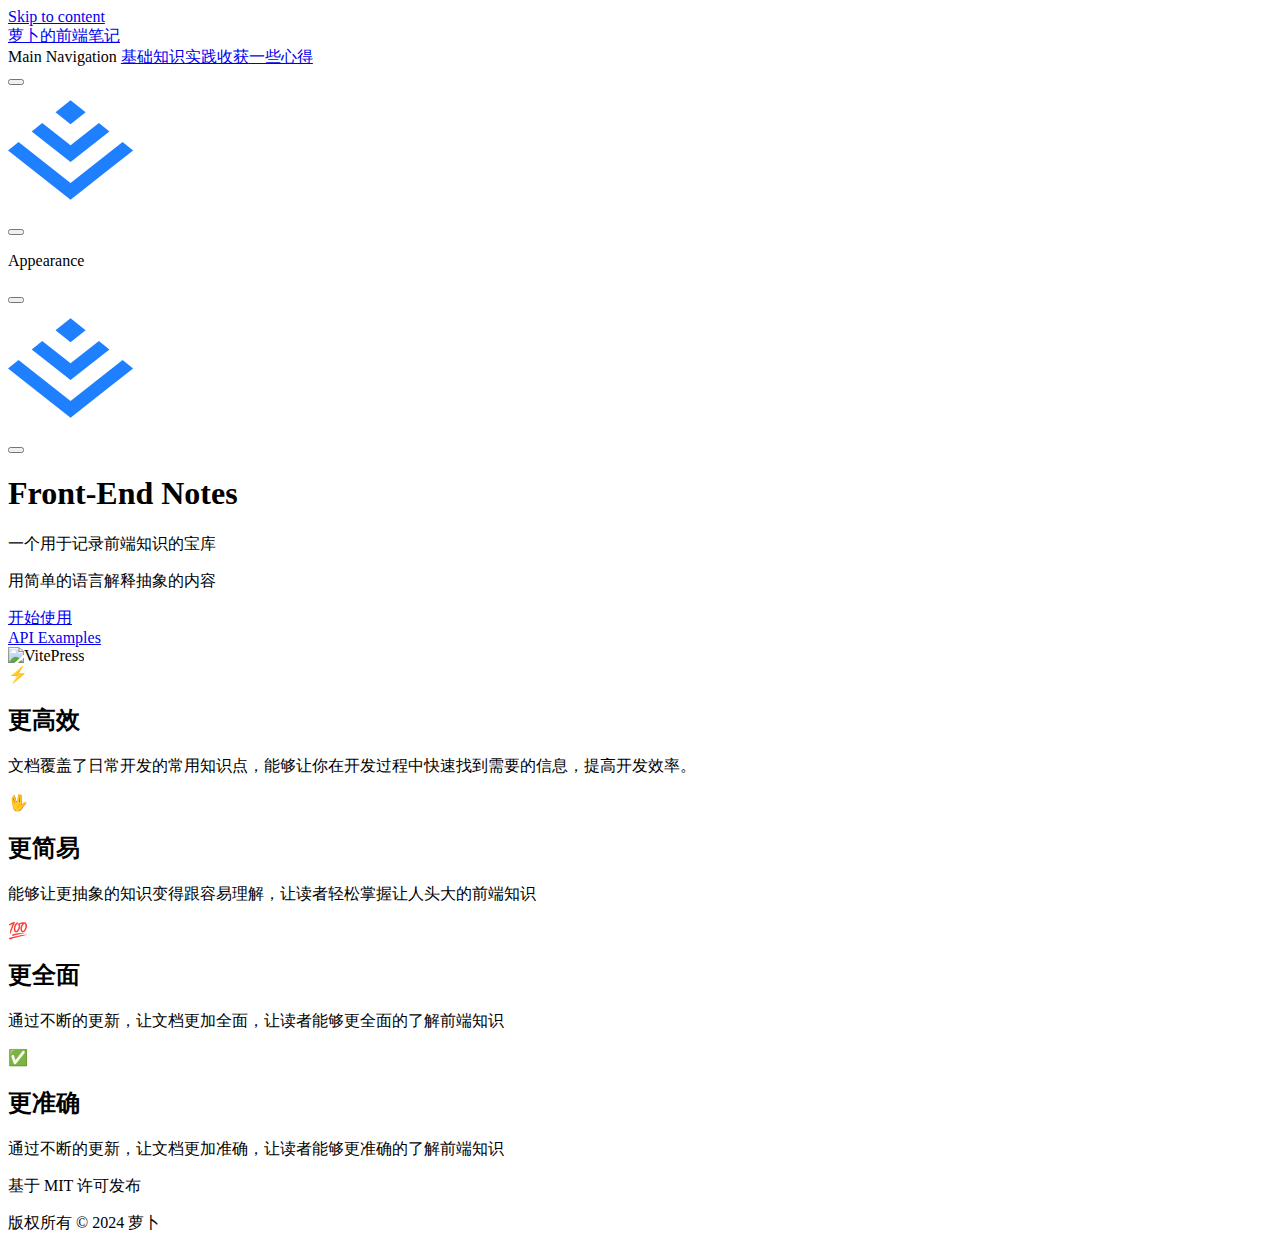
==== commit 4266534d: "feat:第一次部署" ====
--- a/index.html
+++ b/index.html
@@ -6,20 +6,20 @@
     <title>萝卜的前端笔记</title>
     <meta name="description" content="开启前端世界的大门,一起探索前端的奥秘">
     <meta name="generator" content="VitePress v1.4.0">
-    <link rel="preload stylesheet" href="/assets/style.DUsiNbB2.css" as="style">
+    <link rel="preload stylesheet" href="/front-end-notes/assets/style.By9wRRzB.css" as="style">
     
-    <script type="module" src="/assets/app.DVngDXpN.js"></script>
-    <link rel="preload" href="/assets/inter-roman-latin.Di8DUHzh.woff2" as="font" type="font/woff2" crossorigin="">
-    <link rel="modulepreload" href="/assets/chunks/theme.Bj7seG85.js">
-    <link rel="modulepreload" href="/assets/chunks/framework.BM4AkI-R.js">
-    <link rel="modulepreload" href="/assets/index.md.FqJtlxRU.lean.js">
+    <script type="module" src="/front-end-notes/assets/app.BqthWJkU.js"></script>
+    <link rel="preload" href="/front-end-notes/assets/inter-roman-latin.Di8DUHzh.woff2" as="font" type="font/woff2" crossorigin="">
+    <link rel="modulepreload" href="/front-end-notes/assets/chunks/theme.COOGGNme.js">
+    <link rel="modulepreload" href="/front-end-notes/assets/chunks/framework.CO2TMyU7.js">
+    <link rel="modulepreload" href="/front-end-notes/assets/index.md.lhZjxzFr.lean.js">
     <link rel="icon" href="/logo.svg">
     <script id="check-dark-mode">(()=>{const e=localStorage.getItem("vitepress-theme-appearance")||"auto",a=window.matchMedia("(prefers-color-scheme: dark)").matches;(!e||e==="auto"?a:e==="dark")&&document.documentElement.classList.add("dark")})();</script>
     <script id="check-mac-os">document.documentElement.classList.toggle("mac",/Mac|iPhone|iPod|iPad/i.test(navigator.platform));</script>
   </head>
   <body>
-    <div id="app"><div class="Layout" data-v-97850136><!--[--><!--]--><!--[--><span tabindex="-1" data-v-f982fa7e></span><a href="#VPContent" class="VPSkipLink visually-hidden" data-v-f982fa7e> Skip to content </a><!--]--><!----><header class="VPNav" data-v-97850136 data-v-5448344b><div class="VPNavBar" data-v-5448344b data-v-d2b27a83><div class="wrapper" data-v-d2b27a83><div class="container" data-v-d2b27a83><div class="title" data-v-d2b27a83><div class="VPNavBarTitle" data-v-d2b27a83 data-v-111c19fa><a class="title" href="/" data-v-111c19fa><!--[--><!--]--><!--[--><img class="VPImage logo" src="/logo.svg" alt data-v-474333ed><!--]--><span data-v-111c19fa>萝卜的前端笔记</span><!--[--><!--]--></a></div></div><div class="content" data-v-d2b27a83><div class="content-body" data-v-d2b27a83><!--[--><!--]--><div class="VPNavBarSearch search" data-v-d2b27a83><!----></div><nav aria-labelledby="main-nav-aria-label" class="VPNavBarMenu menu" data-v-d2b27a83 data-v-2f611042><span id="main-nav-aria-label" class="visually-hidden" data-v-2f611042> Main Navigation </span><!--[--><!--[--><a class="VPLink link VPNavBarMenuLink" href="/basic/" tabindex="0" data-v-2f611042 data-v-59e9c139><!--[--><span data-v-59e9c139>基础知识</span><!--]--></a><!--]--><!--[--><a class="VPLink link VPNavBarMenuLink" href="/work/" tabindex="0" data-v-2f611042 data-v-59e9c139><!--[--><span data-v-59e9c139>实践收获</span><!--]--></a><!--]--><!--[--><a class="VPLink link VPNavBarMenuLink" href="/experience/" tabindex="0" data-v-2f611042 data-v-59e9c139><!--[--><span data-v-59e9c139>一些心得</span><!--]--></a><!--]--><!--]--></nav><!----><div class="VPNavBarAppearance appearance" data-v-d2b27a83 data-v-477ce208><button class="VPSwitch VPSwitchAppearance" type="button" role="switch" title aria-checked="false" data-v-477ce208 data-v-1f9628e1 data-v-aa43f226><span class="check" data-v-aa43f226><span class="icon" data-v-aa43f226><!--[--><span class="vpi-sun sun" data-v-1f9628e1></span><span class="vpi-moon moon" data-v-1f9628e1></span><!--]--></span></span></button></div><div class="VPSocialLinks VPNavBarSocialLinks social-links" data-v-d2b27a83 data-v-2abd2df3 data-v-52e0c01e><!--[--><a class="VPSocialLink no-icon" href="https://github.com/mlzhe/front-end-notes" aria-label="github" target="_blank" rel="noopener" data-v-52e0c01e data-v-e1ec8cac><span class="vpi-social-github" /></a><a class="VPSocialLink no-icon" href="https://juejin.cn/user/624940134186142" aria-label target="_blank" rel="noopener" data-v-52e0c01e data-v-e1ec8cac><svg t="1728457672692" class="icon" viewBox="0 0 1316 1024" version="1.1" xmlns="http://www.w3.org/2000/svg" p-id="3657" width="128" height="128"><path d="M643.181714 247.698286l154.916572-123.172572L643.181714 0.256 643.072 0l-154.660571 124.269714 154.660571 123.245715 0.109714 0.182857z m0 388.461714h0.109715l399.579428-315.245714-108.361143-87.04-291.218285 229.888h-0.146286l-0.109714 0.146285L351.817143 234.093714l-108.251429 87.04 399.433143 315.136 0.146286-0.146285z m-0.146285 215.552l0.146285-0.146286 534.893715-422.034285 108.397714 87.04-243.309714 192L643.145143 1024 10.422857 525.056 0 516.754286l108.251429-86.893715L643.035429 851.748571z" fill="#1E80FF" p-id="3658"></path></svg></a><!--]--></div><div class="VPFlyout VPNavBarExtra extra" data-v-d2b27a83 data-v-37b92849 data-v-391838e5><button type="button" class="button" aria-haspopup="true" aria-expanded="false" aria-label="extra navigation" data-v-391838e5><span class="vpi-more-horizontal icon" data-v-391838e5></span></button><div class="menu" data-v-391838e5><div class="VPMenu" data-v-391838e5 data-v-635aa48c><!----><!--[--><!--[--><!----><div class="group" data-v-37b92849><div class="item appearance" data-v-37b92849><p class="label" data-v-37b92849>Appearance</p><div class="appearance-action" data-v-37b92849><button class="VPSwitch VPSwitchAppearance" type="button" role="switch" title aria-checked="false" data-v-37b92849 data-v-1f9628e1 data-v-aa43f226><span class="check" data-v-aa43f226><span class="icon" data-v-aa43f226><!--[--><span class="vpi-sun sun" data-v-1f9628e1></span><span class="vpi-moon moon" data-v-1f9628e1></span><!--]--></span></span></button></div></div></div><div class="group" data-v-37b92849><div class="item social-links" data-v-37b92849><div class="VPSocialLinks social-links-list" data-v-37b92849 data-v-52e0c01e><!--[--><a class="VPSocialLink no-icon" href="https://github.com/mlzhe/front-end-notes" aria-label="github" target="_blank" rel="noopener" data-v-52e0c01e data-v-e1ec8cac><span class="vpi-social-github" /></a><a class="VPSocialLink no-icon" href="https://juejin.cn/user/624940134186142" aria-label target="_blank" rel="noopener" data-v-52e0c01e data-v-e1ec8cac><svg t="1728457672692" class="icon" viewBox="0 0 1316 1024" version="1.1" xmlns="http://www.w3.org/2000/svg" p-id="3657" width="128" height="128"><path d="M643.181714 247.698286l154.916572-123.172572L643.181714 0.256 643.072 0l-154.660571 124.269714 154.660571 123.245715 0.109714 0.182857z m0 388.461714h0.109715l399.579428-315.245714-108.361143-87.04-291.218285 229.888h-0.146286l-0.109714 0.146285L351.817143 234.093714l-108.251429 87.04 399.433143 315.136 0.146286-0.146285z m-0.146285 215.552l0.146285-0.146286 534.893715-422.034285 108.397714 87.04-243.309714 192L643.145143 1024 10.422857 525.056 0 516.754286l108.251429-86.893715L643.035429 851.748571z" fill="#1E80FF" p-id="3658"></path></svg></a><!--]--></div></div></div><!--]--><!--]--></div></div></div><!--[--><!--]--><button type="button" class="VPNavBarHamburger hamburger" aria-label="mobile navigation" aria-expanded="false" aria-controls="VPNavScreen" data-v-d2b27a83 data-v-f0d9e9fb><span class="container" data-v-f0d9e9fb><span class="top" data-v-f0d9e9fb></span><span class="middle" data-v-f0d9e9fb></span><span class="bottom" data-v-f0d9e9fb></span></span></button></div></div></div></div><div class="divider" data-v-d2b27a83><div class="divider-line" data-v-d2b27a83></div></div></div><!----></header><!----><!----><div class="VPContent is-home" id="VPContent" data-v-97850136 data-v-9327ef99><div class="VPHome" data-v-9327ef99 data-v-025814d7><!--[--><!--]--><div class="VPHero has-image VPHomeHero" data-v-025814d7 data-v-6f2b1aab><div class="container" data-v-6f2b1aab><div class="main" data-v-6f2b1aab><!--[--><!--]--><!--[--><h1 class="name" data-v-6f2b1aab><span class="clip" data-v-6f2b1aab>Front-End Notes</span></h1><p class="text" data-v-6f2b1aab>一个用于记录前端知识的宝库</p><p class="tagline" data-v-6f2b1aab>用简单的语言解释抽象的内容</p><!--]--><!--[--><!--]--><div class="actions" data-v-6f2b1aab><!--[--><div class="action" data-v-6f2b1aab><a class="VPButton medium brand" href="/markdown-examples.html" data-v-6f2b1aab data-v-c299f3ce>开始使用</a></div><div class="action" data-v-6f2b1aab><a class="VPButton medium alt" href="/api-examples.html" data-v-6f2b1aab data-v-c299f3ce>API Examples</a></div><!--]--></div><!--[--><!--]--></div><div class="image" data-v-6f2b1aab><div class="image-container" data-v-6f2b1aab><div class="image-bg" data-v-6f2b1aab></div><!--[--><!--[--><img class="VPImage image-src" src="/logo.svg" alt="VitePress" data-v-474333ed><!--]--><!--]--></div></div></div></div><!--[--><!--]--><!--[--><!--]--><div class="VPFeatures VPHomeFeatures" data-v-025814d7 data-v-276aad02><div class="container" data-v-276aad02><div class="items" data-v-276aad02><!--[--><div class="grid-4 item" data-v-276aad02><div class="VPLink no-icon VPFeature" data-v-276aad02 data-v-b416077d><!--[--><article class="box" data-v-b416077d><div class="icon" data-v-b416077d>⚡️</div><h2 class="title" data-v-b416077d>更高效</h2><p class="details" data-v-b416077d>文档覆盖了日常开发的常用知识点，能够让你在开发过程中快速找到需要的信息，提高开发效率。</p><!----></article><!--]--></div></div><div class="grid-4 item" data-v-276aad02><div class="VPLink no-icon VPFeature" data-v-276aad02 data-v-b416077d><!--[--><article class="box" data-v-b416077d><div class="icon" data-v-b416077d>🖖</div><h2 class="title" data-v-b416077d>更简易</h2><p class="details" data-v-b416077d>能够让更抽象的知识变得跟容易理解，让读者轻松掌握让人头大的前端知识</p><!----></article><!--]--></div></div><div class="grid-4 item" data-v-276aad02><div class="VPLink no-icon VPFeature" data-v-276aad02 data-v-b416077d><!--[--><article class="box" data-v-b416077d><div class="icon" data-v-b416077d>💯</div><h2 class="title" data-v-b416077d>更全面</h2><p class="details" data-v-b416077d>通过不断的更新，让文档更加全面，让读者能够更全面的了解前端知识</p><!----></article><!--]--></div></div><div class="grid-4 item" data-v-276aad02><div class="VPLink no-icon VPFeature" data-v-276aad02 data-v-b416077d><!--[--><article class="box" data-v-b416077d><div class="icon" data-v-b416077d>✅</div><h2 class="title" data-v-b416077d>更准确</h2><p class="details" data-v-b416077d>通过不断的更新，让文档更加准确，让读者能够更准确的了解前端知识</p><!----></article><!--]--></div></div><!--]--></div></div></div><!--[--><!--]--><div class="vp-doc container" style="" data-v-025814d7 data-v-a167f107><!--[--><div style="position:relative;" data-v-025814d7><div></div></div><!--]--></div></div></div><footer class="VPFooter" data-v-97850136 data-v-1df2e06d><div class="container" data-v-1df2e06d><p class="message" data-v-1df2e06d>基于 MIT 许可发布</p><p class="copyright" data-v-1df2e06d>版权所有 © 2024 萝卜</p></div></footer><!--[--><!--]--></div></div>
-    <script>window.__VP_HASH_MAP__=JSON.parse("{\"api-examples.md\":\"Dezd71tg\",\"basic_index.md\":\"lCHlugcY\",\"basic_test.md\":\"CCrTnfcM\",\"experience_index.md\":\"CrpsmMrZ\",\"experience_test.md\":\"B2P6yBf-\",\"index.md\":\"FqJtlxRU\",\"markdown-examples.md\":\"KNgEFAoy\",\"work_index.md\":\"KtNvfyVG\",\"work_test.md\":\"FswlGcHj\"}");window.__VP_SITE_DATA__=JSON.parse("{\"lang\":\"en-US\",\"dir\":\"ltr\",\"title\":\"萝卜的前端笔记\",\"description\":\"开启前端世界的大门,一起探索前端的奥秘\",\"base\":\"/\",\"head\":[],\"router\":{\"prefetchLinks\":true},\"appearance\":true,\"themeConfig\":{\"logo\":\"/logo.svg\",\"nav\":[{\"text\":\"基础知识\",\"link\":\"/basic/\"},{\"text\":\"实践收获\",\"link\":\"/work/\"},{\"text\":\"一些心得\",\"link\":\"/experience/\"}],\"sidebar\":{\"/basic/\":[{\"text\":\"基础\",\"link\":\"/basic/test/\"}],\"/experience/\":[{\"text\":\"体会一\",\"link\":\"/experience/test/\"}],\"/work/\":[{\"text\":\"体会一\",\"link\":\"/work/test/\"}]},\"socialLinks\":[{\"icon\":\"github\",\"link\":\"https://github.com/mlzhe/front-end-notes\"},{\"icon\":{\"svg\":\"<svg t=\\\"1728457672692\\\" class=\\\"icon\\\" viewBox=\\\"0 0 1316 1024\\\" version=\\\"1.1\\\" xmlns=\\\"http://www.w3.org/2000/svg\\\" p-id=\\\"3657\\\" width=\\\"128\\\" height=\\\"128\\\"><path d=\\\"M643.181714 247.698286l154.916572-123.172572L643.181714 0.256 643.072 0l-154.660571 124.269714 154.660571 123.245715 0.109714 0.182857z m0 388.461714h0.109715l399.579428-315.245714-108.361143-87.04-291.218285 229.888h-0.146286l-0.109714 0.146285L351.817143 234.093714l-108.251429 87.04 399.433143 315.136 0.146286-0.146285z m-0.146285 215.552l0.146285-0.146286 534.893715-422.034285 108.397714 87.04-243.309714 192L643.145143 1024 10.422857 525.056 0 516.754286l108.251429-86.893715L643.035429 851.748571z\\\" fill=\\\"#1E80FF\\\" p-id=\\\"3658\\\"></path></svg>\"},\"link\":\"https://juejin.cn/user/624940134186142\"}],\"footer\":{\"message\":\"基于 MIT 许可发布\",\"copyright\":\"版权所有 © 2024 萝卜\"}},\"locales\":{},\"scrollOffset\":134,\"cleanUrls\":false}");</script>
+    <div id="app"><div class="Layout" data-v-97850136><!--[--><!--]--><!--[--><span tabindex="-1" data-v-f982fa7e></span><a href="#VPContent" class="VPSkipLink visually-hidden" data-v-f982fa7e> Skip to content </a><!--]--><!----><header class="VPNav" data-v-97850136 data-v-5448344b><div class="VPNavBar" data-v-5448344b data-v-d2b27a83><div class="wrapper" data-v-d2b27a83><div class="container" data-v-d2b27a83><div class="title" data-v-d2b27a83><div class="VPNavBarTitle" data-v-d2b27a83 data-v-111c19fa><a class="title" href="/front-end-notes/" data-v-111c19fa><!--[--><!--]--><!--[--><img class="VPImage logo" src="/front-end-notes/logo.svg" alt data-v-474333ed><!--]--><span data-v-111c19fa>萝卜的前端笔记</span><!--[--><!--]--></a></div></div><div class="content" data-v-d2b27a83><div class="content-body" data-v-d2b27a83><!--[--><!--]--><div class="VPNavBarSearch search" data-v-d2b27a83><!----></div><nav aria-labelledby="main-nav-aria-label" class="VPNavBarMenu menu" data-v-d2b27a83 data-v-2f611042><span id="main-nav-aria-label" class="visually-hidden" data-v-2f611042> Main Navigation </span><!--[--><!--[--><a class="VPLink link VPNavBarMenuLink" href="/front-end-notes/basic/" tabindex="0" data-v-2f611042 data-v-59e9c139><!--[--><span data-v-59e9c139>基础知识</span><!--]--></a><!--]--><!--[--><a class="VPLink link VPNavBarMenuLink" href="/front-end-notes/work/" tabindex="0" data-v-2f611042 data-v-59e9c139><!--[--><span data-v-59e9c139>实践收获</span><!--]--></a><!--]--><!--[--><a class="VPLink link VPNavBarMenuLink" href="/front-end-notes/experience/" tabindex="0" data-v-2f611042 data-v-59e9c139><!--[--><span data-v-59e9c139>一些心得</span><!--]--></a><!--]--><!--]--></nav><!----><div class="VPNavBarAppearance appearance" data-v-d2b27a83 data-v-477ce208><button class="VPSwitch VPSwitchAppearance" type="button" role="switch" title aria-checked="false" data-v-477ce208 data-v-1f9628e1 data-v-aa43f226><span class="check" data-v-aa43f226><span class="icon" data-v-aa43f226><!--[--><span class="vpi-sun sun" data-v-1f9628e1></span><span class="vpi-moon moon" data-v-1f9628e1></span><!--]--></span></span></button></div><div class="VPSocialLinks VPNavBarSocialLinks social-links" data-v-d2b27a83 data-v-2abd2df3 data-v-52e0c01e><!--[--><a class="VPSocialLink no-icon" href="https://github.com/mlzhe/front-end-notes" aria-label="github" target="_blank" rel="noopener" data-v-52e0c01e data-v-e1ec8cac><span class="vpi-social-github" /></a><a class="VPSocialLink no-icon" href="https://juejin.cn/user/624940134186142" aria-label target="_blank" rel="noopener" data-v-52e0c01e data-v-e1ec8cac><svg t="1728457672692" class="icon" viewBox="0 0 1316 1024" version="1.1" xmlns="http://www.w3.org/2000/svg" p-id="3657" width="128" height="128"><path d="M643.181714 247.698286l154.916572-123.172572L643.181714 0.256 643.072 0l-154.660571 124.269714 154.660571 123.245715 0.109714 0.182857z m0 388.461714h0.109715l399.579428-315.245714-108.361143-87.04-291.218285 229.888h-0.146286l-0.109714 0.146285L351.817143 234.093714l-108.251429 87.04 399.433143 315.136 0.146286-0.146285z m-0.146285 215.552l0.146285-0.146286 534.893715-422.034285 108.397714 87.04-243.309714 192L643.145143 1024 10.422857 525.056 0 516.754286l108.251429-86.893715L643.035429 851.748571z" fill="#1E80FF" p-id="3658"></path></svg></a><!--]--></div><div class="VPFlyout VPNavBarExtra extra" data-v-d2b27a83 data-v-37b92849 data-v-391838e5><button type="button" class="button" aria-haspopup="true" aria-expanded="false" aria-label="extra navigation" data-v-391838e5><span class="vpi-more-horizontal icon" data-v-391838e5></span></button><div class="menu" data-v-391838e5><div class="VPMenu" data-v-391838e5 data-v-635aa48c><!----><!--[--><!--[--><!----><div class="group" data-v-37b92849><div class="item appearance" data-v-37b92849><p class="label" data-v-37b92849>Appearance</p><div class="appearance-action" data-v-37b92849><button class="VPSwitch VPSwitchAppearance" type="button" role="switch" title aria-checked="false" data-v-37b92849 data-v-1f9628e1 data-v-aa43f226><span class="check" data-v-aa43f226><span class="icon" data-v-aa43f226><!--[--><span class="vpi-sun sun" data-v-1f9628e1></span><span class="vpi-moon moon" data-v-1f9628e1></span><!--]--></span></span></button></div></div></div><div class="group" data-v-37b92849><div class="item social-links" data-v-37b92849><div class="VPSocialLinks social-links-list" data-v-37b92849 data-v-52e0c01e><!--[--><a class="VPSocialLink no-icon" href="https://github.com/mlzhe/front-end-notes" aria-label="github" target="_blank" rel="noopener" data-v-52e0c01e data-v-e1ec8cac><span class="vpi-social-github" /></a><a class="VPSocialLink no-icon" href="https://juejin.cn/user/624940134186142" aria-label target="_blank" rel="noopener" data-v-52e0c01e data-v-e1ec8cac><svg t="1728457672692" class="icon" viewBox="0 0 1316 1024" version="1.1" xmlns="http://www.w3.org/2000/svg" p-id="3657" width="128" height="128"><path d="M643.181714 247.698286l154.916572-123.172572L643.181714 0.256 643.072 0l-154.660571 124.269714 154.660571 123.245715 0.109714 0.182857z m0 388.461714h0.109715l399.579428-315.245714-108.361143-87.04-291.218285 229.888h-0.146286l-0.109714 0.146285L351.817143 234.093714l-108.251429 87.04 399.433143 315.136 0.146286-0.146285z m-0.146285 215.552l0.146285-0.146286 534.893715-422.034285 108.397714 87.04-243.309714 192L643.145143 1024 10.422857 525.056 0 516.754286l108.251429-86.893715L643.035429 851.748571z" fill="#1E80FF" p-id="3658"></path></svg></a><!--]--></div></div></div><!--]--><!--]--></div></div></div><!--[--><!--]--><button type="button" class="VPNavBarHamburger hamburger" aria-label="mobile navigation" aria-expanded="false" aria-controls="VPNavScreen" data-v-d2b27a83 data-v-f0d9e9fb><span class="container" data-v-f0d9e9fb><span class="top" data-v-f0d9e9fb></span><span class="middle" data-v-f0d9e9fb></span><span class="bottom" data-v-f0d9e9fb></span></span></button></div></div></div></div><div class="divider" data-v-d2b27a83><div class="divider-line" data-v-d2b27a83></div></div></div><!----></header><!----><!----><div class="VPContent is-home" id="VPContent" data-v-97850136 data-v-9327ef99><div class="VPHome" data-v-9327ef99 data-v-025814d7><!--[--><!--]--><div class="VPHero has-image VPHomeHero" data-v-025814d7 data-v-6f2b1aab><div class="container" data-v-6f2b1aab><div class="main" data-v-6f2b1aab><!--[--><!--]--><!--[--><h1 class="name" data-v-6f2b1aab><span class="clip" data-v-6f2b1aab>Front-End Notes</span></h1><p class="text" data-v-6f2b1aab>一个用于记录前端知识的宝库</p><p class="tagline" data-v-6f2b1aab>用简单的语言解释抽象的内容</p><!--]--><!--[--><!--]--><div class="actions" data-v-6f2b1aab><!--[--><div class="action" data-v-6f2b1aab><a class="VPButton medium brand" href="/front-end-notes/markdown-examples.html" data-v-6f2b1aab data-v-c299f3ce>开始使用</a></div><div class="action" data-v-6f2b1aab><a class="VPButton medium alt" href="/front-end-notes/api-examples.html" data-v-6f2b1aab data-v-c299f3ce>API Examples</a></div><!--]--></div><!--[--><!--]--></div><div class="image" data-v-6f2b1aab><div class="image-container" data-v-6f2b1aab><div class="image-bg" data-v-6f2b1aab></div><!--[--><!--[--><img class="VPImage image-src" src="/front-end-notes/logo.svg" alt="VitePress" data-v-474333ed><!--]--><!--]--></div></div></div></div><!--[--><!--]--><!--[--><!--]--><div class="VPFeatures VPHomeFeatures" data-v-025814d7 data-v-276aad02><div class="container" data-v-276aad02><div class="items" data-v-276aad02><!--[--><div class="grid-4 item" data-v-276aad02><div class="VPLink no-icon VPFeature" data-v-276aad02 data-v-b416077d><!--[--><article class="box" data-v-b416077d><div class="icon" data-v-b416077d>⚡️</div><h2 class="title" data-v-b416077d>更高效</h2><p class="details" data-v-b416077d>文档覆盖了日常开发的常用知识点，能够让你在开发过程中快速找到需要的信息，提高开发效率。</p><!----></article><!--]--></div></div><div class="grid-4 item" data-v-276aad02><div class="VPLink no-icon VPFeature" data-v-276aad02 data-v-b416077d><!--[--><article class="box" data-v-b416077d><div class="icon" data-v-b416077d>🖖</div><h2 class="title" data-v-b416077d>更简易</h2><p class="details" data-v-b416077d>能够让更抽象的知识变得跟容易理解，让读者轻松掌握让人头大的前端知识</p><!----></article><!--]--></div></div><div class="grid-4 item" data-v-276aad02><div class="VPLink no-icon VPFeature" data-v-276aad02 data-v-b416077d><!--[--><article class="box" data-v-b416077d><div class="icon" data-v-b416077d>💯</div><h2 class="title" data-v-b416077d>更全面</h2><p class="details" data-v-b416077d>通过不断的更新，让文档更加全面，让读者能够更全面的了解前端知识</p><!----></article><!--]--></div></div><div class="grid-4 item" data-v-276aad02><div class="VPLink no-icon VPFeature" data-v-276aad02 data-v-b416077d><!--[--><article class="box" data-v-b416077d><div class="icon" data-v-b416077d>✅</div><h2 class="title" data-v-b416077d>更准确</h2><p class="details" data-v-b416077d>通过不断的更新，让文档更加准确，让读者能够更准确的了解前端知识</p><!----></article><!--]--></div></div><!--]--></div></div></div><!--[--><!--]--><div class="vp-doc container" style="" data-v-025814d7 data-v-a167f107><!--[--><div style="position:relative;" data-v-025814d7><div></div></div><!--]--></div></div></div><footer class="VPFooter" data-v-97850136 data-v-1df2e06d><div class="container" data-v-1df2e06d><p class="message" data-v-1df2e06d>基于 MIT 许可发布</p><p class="copyright" data-v-1df2e06d>版权所有 © 2024 萝卜</p></div></footer><!--[--><!--]--></div></div>
+    <script>window.__VP_HASH_MAP__=JSON.parse("{\"api-examples.md\":\"BoGKVjH7\",\"basic_index.md\":\"iz1l9bRn\",\"basic_test.md\":\"BPUIz5qX\",\"experience_index.md\":\"OpWrn4m0\",\"experience_test.md\":\"BDEXrLHo\",\"index.md\":\"lhZjxzFr\",\"markdown-examples.md\":\"CYnLZB9r\",\"work_index.md\":\"CeXyiN0W\",\"work_test.md\":\"Dgs68Wfd\"}");window.__VP_SITE_DATA__=JSON.parse("{\"lang\":\"en-US\",\"dir\":\"ltr\",\"title\":\"萝卜的前端笔记\",\"description\":\"开启前端世界的大门,一起探索前端的奥秘\",\"base\":\"/front-end-notes/\",\"head\":[],\"router\":{\"prefetchLinks\":true},\"appearance\":true,\"themeConfig\":{\"logo\":\"/logo.svg\",\"nav\":[{\"text\":\"基础知识\",\"link\":\"/basic/\"},{\"text\":\"实践收获\",\"link\":\"/work/\"},{\"text\":\"一些心得\",\"link\":\"/experience/\"}],\"sidebar\":{\"/basic/\":[{\"text\":\"基础\",\"link\":\"/basic/test/\"}],\"/experience/\":[{\"text\":\"体会一\",\"link\":\"/experience/test/\"}],\"/work/\":[{\"text\":\"体会一\",\"link\":\"/work/test/\"}]},\"socialLinks\":[{\"icon\":\"github\",\"link\":\"https://github.com/mlzhe/front-end-notes\"},{\"icon\":{\"svg\":\"<svg t=\\\"1728457672692\\\" class=\\\"icon\\\" viewBox=\\\"0 0 1316 1024\\\" version=\\\"1.1\\\" xmlns=\\\"http://www.w3.org/2000/svg\\\" p-id=\\\"3657\\\" width=\\\"128\\\" height=\\\"128\\\"><path d=\\\"M643.181714 247.698286l154.916572-123.172572L643.181714 0.256 643.072 0l-154.660571 124.269714 154.660571 123.245715 0.109714 0.182857z m0 388.461714h0.109715l399.579428-315.245714-108.361143-87.04-291.218285 229.888h-0.146286l-0.109714 0.146285L351.817143 234.093714l-108.251429 87.04 399.433143 315.136 0.146286-0.146285z m-0.146285 215.552l0.146285-0.146286 534.893715-422.034285 108.397714 87.04-243.309714 192L643.145143 1024 10.422857 525.056 0 516.754286l108.251429-86.893715L643.035429 851.748571z\\\" fill=\\\"#1E80FF\\\" p-id=\\\"3658\\\"></path></svg>\"},\"link\":\"https://juejin.cn/user/624940134186142\"}],\"footer\":{\"message\":\"基于 MIT 许可发布\",\"copyright\":\"版权所有 © 2024 萝卜\"}},\"locales\":{},\"scrollOffset\":134,\"cleanUrls\":false}");</script>
     
   </body>
 </html>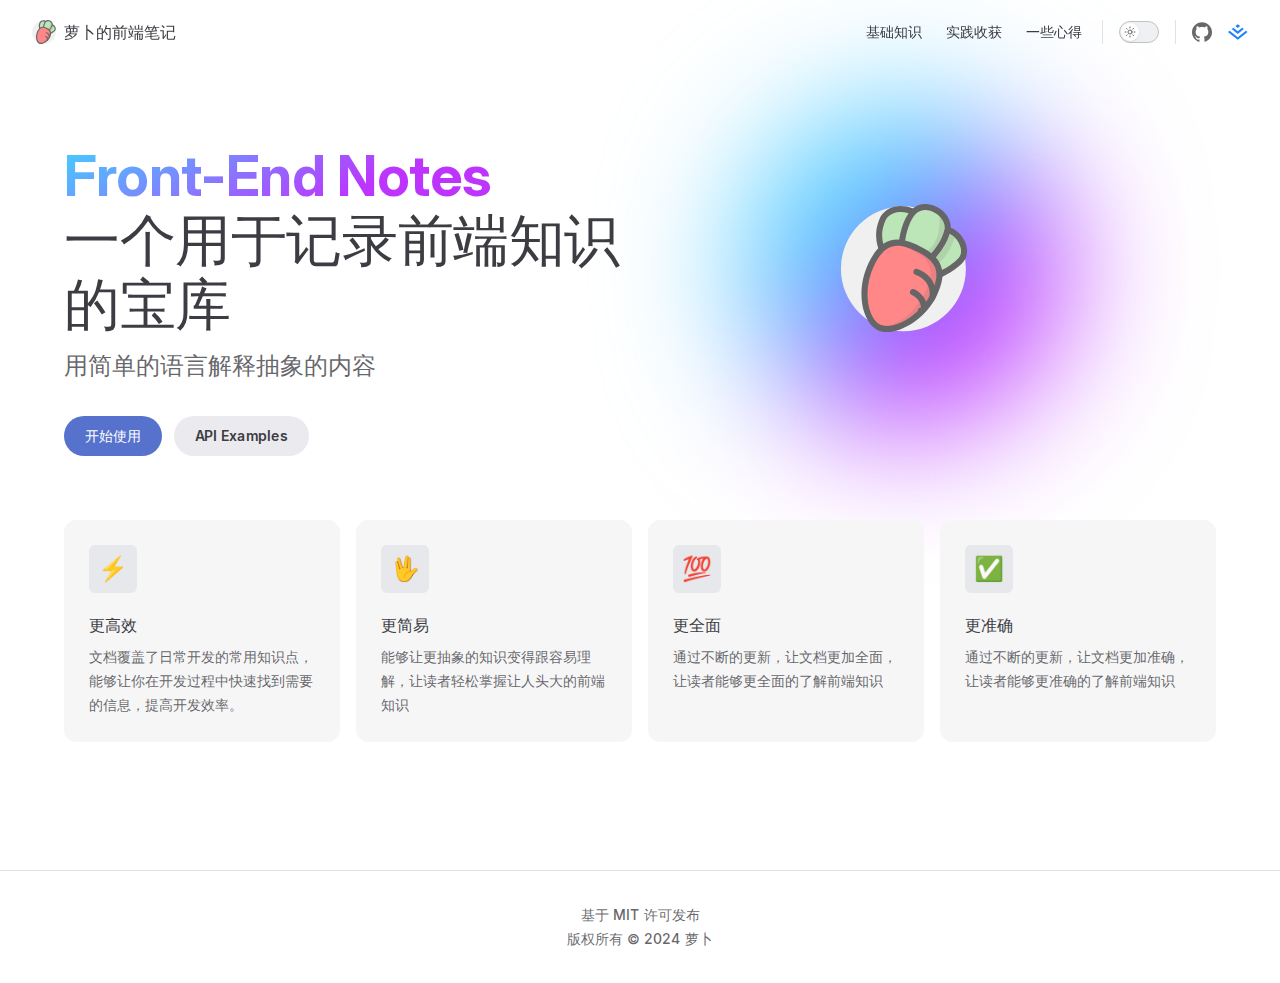
==== commit 5902af28: "feat:第二次部署" ====
--- a/index.html
+++ b/index.html
@@ -6,20 +6,20 @@
     <title>萝卜的前端笔记</title>
     <meta name="description" content="开启前端世界的大门,一起探索前端的奥秘">
     <meta name="generator" content="VitePress v1.4.0">
-    <link rel="preload stylesheet" href="/front-end-notes/assets/style.By9wRRzB.css" as="style">
+    <link rel="preload stylesheet" href="/assets/style.DUsiNbB2.css" as="style">
     
-    <script type="module" src="/front-end-notes/assets/app.BqthWJkU.js"></script>
-    <link rel="preload" href="/front-end-notes/assets/inter-roman-latin.Di8DUHzh.woff2" as="font" type="font/woff2" crossorigin="">
-    <link rel="modulepreload" href="/front-end-notes/assets/chunks/theme.COOGGNme.js">
-    <link rel="modulepreload" href="/front-end-notes/assets/chunks/framework.CO2TMyU7.js">
-    <link rel="modulepreload" href="/front-end-notes/assets/index.md.lhZjxzFr.lean.js">
-    <link rel="icon" href="/logo.svg">
+    <script type="module" src="/assets/app.DVngDXpN.js"></script>
+    <link rel="preload" href="/assets/inter-roman-latin.Di8DUHzh.woff2" as="font" type="font/woff2" crossorigin="">
+    <link rel="modulepreload" href="/assets/chunks/theme.Bj7seG85.js">
+    <link rel="modulepreload" href="/assets/chunks/framework.BM4AkI-R.js">
+    <link rel="modulepreload" href="/assets/index.md.FqJtlxRU.lean.js">
+    <link rel="icon" href="/logo.png">
     <script id="check-dark-mode">(()=>{const e=localStorage.getItem("vitepress-theme-appearance")||"auto",a=window.matchMedia("(prefers-color-scheme: dark)").matches;(!e||e==="auto"?a:e==="dark")&&document.documentElement.classList.add("dark")})();</script>
     <script id="check-mac-os">document.documentElement.classList.toggle("mac",/Mac|iPhone|iPod|iPad/i.test(navigator.platform));</script>
   </head>
   <body>
-    <div id="app"><div class="Layout" data-v-97850136><!--[--><!--]--><!--[--><span tabindex="-1" data-v-f982fa7e></span><a href="#VPContent" class="VPSkipLink visually-hidden" data-v-f982fa7e> Skip to content </a><!--]--><!----><header class="VPNav" data-v-97850136 data-v-5448344b><div class="VPNavBar" data-v-5448344b data-v-d2b27a83><div class="wrapper" data-v-d2b27a83><div class="container" data-v-d2b27a83><div class="title" data-v-d2b27a83><div class="VPNavBarTitle" data-v-d2b27a83 data-v-111c19fa><a class="title" href="/front-end-notes/" data-v-111c19fa><!--[--><!--]--><!--[--><img class="VPImage logo" src="/front-end-notes/logo.svg" alt data-v-474333ed><!--]--><span data-v-111c19fa>萝卜的前端笔记</span><!--[--><!--]--></a></div></div><div class="content" data-v-d2b27a83><div class="content-body" data-v-d2b27a83><!--[--><!--]--><div class="VPNavBarSearch search" data-v-d2b27a83><!----></div><nav aria-labelledby="main-nav-aria-label" class="VPNavBarMenu menu" data-v-d2b27a83 data-v-2f611042><span id="main-nav-aria-label" class="visually-hidden" data-v-2f611042> Main Navigation </span><!--[--><!--[--><a class="VPLink link VPNavBarMenuLink" href="/front-end-notes/basic/" tabindex="0" data-v-2f611042 data-v-59e9c139><!--[--><span data-v-59e9c139>基础知识</span><!--]--></a><!--]--><!--[--><a class="VPLink link VPNavBarMenuLink" href="/front-end-notes/work/" tabindex="0" data-v-2f611042 data-v-59e9c139><!--[--><span data-v-59e9c139>实践收获</span><!--]--></a><!--]--><!--[--><a class="VPLink link VPNavBarMenuLink" href="/front-end-notes/experience/" tabindex="0" data-v-2f611042 data-v-59e9c139><!--[--><span data-v-59e9c139>一些心得</span><!--]--></a><!--]--><!--]--></nav><!----><div class="VPNavBarAppearance appearance" data-v-d2b27a83 data-v-477ce208><button class="VPSwitch VPSwitchAppearance" type="button" role="switch" title aria-checked="false" data-v-477ce208 data-v-1f9628e1 data-v-aa43f226><span class="check" data-v-aa43f226><span class="icon" data-v-aa43f226><!--[--><span class="vpi-sun sun" data-v-1f9628e1></span><span class="vpi-moon moon" data-v-1f9628e1></span><!--]--></span></span></button></div><div class="VPSocialLinks VPNavBarSocialLinks social-links" data-v-d2b27a83 data-v-2abd2df3 data-v-52e0c01e><!--[--><a class="VPSocialLink no-icon" href="https://github.com/mlzhe/front-end-notes" aria-label="github" target="_blank" rel="noopener" data-v-52e0c01e data-v-e1ec8cac><span class="vpi-social-github" /></a><a class="VPSocialLink no-icon" href="https://juejin.cn/user/624940134186142" aria-label target="_blank" rel="noopener" data-v-52e0c01e data-v-e1ec8cac><svg t="1728457672692" class="icon" viewBox="0 0 1316 1024" version="1.1" xmlns="http://www.w3.org/2000/svg" p-id="3657" width="128" height="128"><path d="M643.181714 247.698286l154.916572-123.172572L643.181714 0.256 643.072 0l-154.660571 124.269714 154.660571 123.245715 0.109714 0.182857z m0 388.461714h0.109715l399.579428-315.245714-108.361143-87.04-291.218285 229.888h-0.146286l-0.109714 0.146285L351.817143 234.093714l-108.251429 87.04 399.433143 315.136 0.146286-0.146285z m-0.146285 215.552l0.146285-0.146286 534.893715-422.034285 108.397714 87.04-243.309714 192L643.145143 1024 10.422857 525.056 0 516.754286l108.251429-86.893715L643.035429 851.748571z" fill="#1E80FF" p-id="3658"></path></svg></a><!--]--></div><div class="VPFlyout VPNavBarExtra extra" data-v-d2b27a83 data-v-37b92849 data-v-391838e5><button type="button" class="button" aria-haspopup="true" aria-expanded="false" aria-label="extra navigation" data-v-391838e5><span class="vpi-more-horizontal icon" data-v-391838e5></span></button><div class="menu" data-v-391838e5><div class="VPMenu" data-v-391838e5 data-v-635aa48c><!----><!--[--><!--[--><!----><div class="group" data-v-37b92849><div class="item appearance" data-v-37b92849><p class="label" data-v-37b92849>Appearance</p><div class="appearance-action" data-v-37b92849><button class="VPSwitch VPSwitchAppearance" type="button" role="switch" title aria-checked="false" data-v-37b92849 data-v-1f9628e1 data-v-aa43f226><span class="check" data-v-aa43f226><span class="icon" data-v-aa43f226><!--[--><span class="vpi-sun sun" data-v-1f9628e1></span><span class="vpi-moon moon" data-v-1f9628e1></span><!--]--></span></span></button></div></div></div><div class="group" data-v-37b92849><div class="item social-links" data-v-37b92849><div class="VPSocialLinks social-links-list" data-v-37b92849 data-v-52e0c01e><!--[--><a class="VPSocialLink no-icon" href="https://github.com/mlzhe/front-end-notes" aria-label="github" target="_blank" rel="noopener" data-v-52e0c01e data-v-e1ec8cac><span class="vpi-social-github" /></a><a class="VPSocialLink no-icon" href="https://juejin.cn/user/624940134186142" aria-label target="_blank" rel="noopener" data-v-52e0c01e data-v-e1ec8cac><svg t="1728457672692" class="icon" viewBox="0 0 1316 1024" version="1.1" xmlns="http://www.w3.org/2000/svg" p-id="3657" width="128" height="128"><path d="M643.181714 247.698286l154.916572-123.172572L643.181714 0.256 643.072 0l-154.660571 124.269714 154.660571 123.245715 0.109714 0.182857z m0 388.461714h0.109715l399.579428-315.245714-108.361143-87.04-291.218285 229.888h-0.146286l-0.109714 0.146285L351.817143 234.093714l-108.251429 87.04 399.433143 315.136 0.146286-0.146285z m-0.146285 215.552l0.146285-0.146286 534.893715-422.034285 108.397714 87.04-243.309714 192L643.145143 1024 10.422857 525.056 0 516.754286l108.251429-86.893715L643.035429 851.748571z" fill="#1E80FF" p-id="3658"></path></svg></a><!--]--></div></div></div><!--]--><!--]--></div></div></div><!--[--><!--]--><button type="button" class="VPNavBarHamburger hamburger" aria-label="mobile navigation" aria-expanded="false" aria-controls="VPNavScreen" data-v-d2b27a83 data-v-f0d9e9fb><span class="container" data-v-f0d9e9fb><span class="top" data-v-f0d9e9fb></span><span class="middle" data-v-f0d9e9fb></span><span class="bottom" data-v-f0d9e9fb></span></span></button></div></div></div></div><div class="divider" data-v-d2b27a83><div class="divider-line" data-v-d2b27a83></div></div></div><!----></header><!----><!----><div class="VPContent is-home" id="VPContent" data-v-97850136 data-v-9327ef99><div class="VPHome" data-v-9327ef99 data-v-025814d7><!--[--><!--]--><div class="VPHero has-image VPHomeHero" data-v-025814d7 data-v-6f2b1aab><div class="container" data-v-6f2b1aab><div class="main" data-v-6f2b1aab><!--[--><!--]--><!--[--><h1 class="name" data-v-6f2b1aab><span class="clip" data-v-6f2b1aab>Front-End Notes</span></h1><p class="text" data-v-6f2b1aab>一个用于记录前端知识的宝库</p><p class="tagline" data-v-6f2b1aab>用简单的语言解释抽象的内容</p><!--]--><!--[--><!--]--><div class="actions" data-v-6f2b1aab><!--[--><div class="action" data-v-6f2b1aab><a class="VPButton medium brand" href="/front-end-notes/markdown-examples.html" data-v-6f2b1aab data-v-c299f3ce>开始使用</a></div><div class="action" data-v-6f2b1aab><a class="VPButton medium alt" href="/front-end-notes/api-examples.html" data-v-6f2b1aab data-v-c299f3ce>API Examples</a></div><!--]--></div><!--[--><!--]--></div><div class="image" data-v-6f2b1aab><div class="image-container" data-v-6f2b1aab><div class="image-bg" data-v-6f2b1aab></div><!--[--><!--[--><img class="VPImage image-src" src="/front-end-notes/logo.svg" alt="VitePress" data-v-474333ed><!--]--><!--]--></div></div></div></div><!--[--><!--]--><!--[--><!--]--><div class="VPFeatures VPHomeFeatures" data-v-025814d7 data-v-276aad02><div class="container" data-v-276aad02><div class="items" data-v-276aad02><!--[--><div class="grid-4 item" data-v-276aad02><div class="VPLink no-icon VPFeature" data-v-276aad02 data-v-b416077d><!--[--><article class="box" data-v-b416077d><div class="icon" data-v-b416077d>⚡️</div><h2 class="title" data-v-b416077d>更高效</h2><p class="details" data-v-b416077d>文档覆盖了日常开发的常用知识点，能够让你在开发过程中快速找到需要的信息，提高开发效率。</p><!----></article><!--]--></div></div><div class="grid-4 item" data-v-276aad02><div class="VPLink no-icon VPFeature" data-v-276aad02 data-v-b416077d><!--[--><article class="box" data-v-b416077d><div class="icon" data-v-b416077d>🖖</div><h2 class="title" data-v-b416077d>更简易</h2><p class="details" data-v-b416077d>能够让更抽象的知识变得跟容易理解，让读者轻松掌握让人头大的前端知识</p><!----></article><!--]--></div></div><div class="grid-4 item" data-v-276aad02><div class="VPLink no-icon VPFeature" data-v-276aad02 data-v-b416077d><!--[--><article class="box" data-v-b416077d><div class="icon" data-v-b416077d>💯</div><h2 class="title" data-v-b416077d>更全面</h2><p class="details" data-v-b416077d>通过不断的更新，让文档更加全面，让读者能够更全面的了解前端知识</p><!----></article><!--]--></div></div><div class="grid-4 item" data-v-276aad02><div class="VPLink no-icon VPFeature" data-v-276aad02 data-v-b416077d><!--[--><article class="box" data-v-b416077d><div class="icon" data-v-b416077d>✅</div><h2 class="title" data-v-b416077d>更准确</h2><p class="details" data-v-b416077d>通过不断的更新，让文档更加准确，让读者能够更准确的了解前端知识</p><!----></article><!--]--></div></div><!--]--></div></div></div><!--[--><!--]--><div class="vp-doc container" style="" data-v-025814d7 data-v-a167f107><!--[--><div style="position:relative;" data-v-025814d7><div></div></div><!--]--></div></div></div><footer class="VPFooter" data-v-97850136 data-v-1df2e06d><div class="container" data-v-1df2e06d><p class="message" data-v-1df2e06d>基于 MIT 许可发布</p><p class="copyright" data-v-1df2e06d>版权所有 © 2024 萝卜</p></div></footer><!--[--><!--]--></div></div>
-    <script>window.__VP_HASH_MAP__=JSON.parse("{\"api-examples.md\":\"BoGKVjH7\",\"basic_index.md\":\"iz1l9bRn\",\"basic_test.md\":\"BPUIz5qX\",\"experience_index.md\":\"OpWrn4m0\",\"experience_test.md\":\"BDEXrLHo\",\"index.md\":\"lhZjxzFr\",\"markdown-examples.md\":\"CYnLZB9r\",\"work_index.md\":\"CeXyiN0W\",\"work_test.md\":\"Dgs68Wfd\"}");window.__VP_SITE_DATA__=JSON.parse("{\"lang\":\"en-US\",\"dir\":\"ltr\",\"title\":\"萝卜的前端笔记\",\"description\":\"开启前端世界的大门,一起探索前端的奥秘\",\"base\":\"/front-end-notes/\",\"head\":[],\"router\":{\"prefetchLinks\":true},\"appearance\":true,\"themeConfig\":{\"logo\":\"/logo.svg\",\"nav\":[{\"text\":\"基础知识\",\"link\":\"/basic/\"},{\"text\":\"实践收获\",\"link\":\"/work/\"},{\"text\":\"一些心得\",\"link\":\"/experience/\"}],\"sidebar\":{\"/basic/\":[{\"text\":\"基础\",\"link\":\"/basic/test/\"}],\"/experience/\":[{\"text\":\"体会一\",\"link\":\"/experience/test/\"}],\"/work/\":[{\"text\":\"体会一\",\"link\":\"/work/test/\"}]},\"socialLinks\":[{\"icon\":\"github\",\"link\":\"https://github.com/mlzhe/front-end-notes\"},{\"icon\":{\"svg\":\"<svg t=\\\"1728457672692\\\" class=\\\"icon\\\" viewBox=\\\"0 0 1316 1024\\\" version=\\\"1.1\\\" xmlns=\\\"http://www.w3.org/2000/svg\\\" p-id=\\\"3657\\\" width=\\\"128\\\" height=\\\"128\\\"><path d=\\\"M643.181714 247.698286l154.916572-123.172572L643.181714 0.256 643.072 0l-154.660571 124.269714 154.660571 123.245715 0.109714 0.182857z m0 388.461714h0.109715l399.579428-315.245714-108.361143-87.04-291.218285 229.888h-0.146286l-0.109714 0.146285L351.817143 234.093714l-108.251429 87.04 399.433143 315.136 0.146286-0.146285z m-0.146285 215.552l0.146285-0.146286 534.893715-422.034285 108.397714 87.04-243.309714 192L643.145143 1024 10.422857 525.056 0 516.754286l108.251429-86.893715L643.035429 851.748571z\\\" fill=\\\"#1E80FF\\\" p-id=\\\"3658\\\"></path></svg>\"},\"link\":\"https://juejin.cn/user/624940134186142\"}],\"footer\":{\"message\":\"基于 MIT 许可发布\",\"copyright\":\"版权所有 © 2024 萝卜\"}},\"locales\":{},\"scrollOffset\":134,\"cleanUrls\":false}");</script>
+    <div id="app"><div class="Layout" data-v-97850136><!--[--><!--]--><!--[--><span tabindex="-1" data-v-f982fa7e></span><a href="#VPContent" class="VPSkipLink visually-hidden" data-v-f982fa7e> Skip to content </a><!--]--><!----><header class="VPNav" data-v-97850136 data-v-5448344b><div class="VPNavBar" data-v-5448344b data-v-d2b27a83><div class="wrapper" data-v-d2b27a83><div class="container" data-v-d2b27a83><div class="title" data-v-d2b27a83><div class="VPNavBarTitle" data-v-d2b27a83 data-v-111c19fa><a class="title" href="/" data-v-111c19fa><!--[--><!--]--><!--[--><img class="VPImage logo" src="/logo.svg" alt data-v-474333ed><!--]--><span data-v-111c19fa>萝卜的前端笔记</span><!--[--><!--]--></a></div></div><div class="content" data-v-d2b27a83><div class="content-body" data-v-d2b27a83><!--[--><!--]--><div class="VPNavBarSearch search" data-v-d2b27a83><!----></div><nav aria-labelledby="main-nav-aria-label" class="VPNavBarMenu menu" data-v-d2b27a83 data-v-2f611042><span id="main-nav-aria-label" class="visually-hidden" data-v-2f611042> Main Navigation </span><!--[--><!--[--><a class="VPLink link VPNavBarMenuLink" href="/basic/" tabindex="0" data-v-2f611042 data-v-59e9c139><!--[--><span data-v-59e9c139>基础知识</span><!--]--></a><!--]--><!--[--><a class="VPLink link VPNavBarMenuLink" href="/work/" tabindex="0" data-v-2f611042 data-v-59e9c139><!--[--><span data-v-59e9c139>实践收获</span><!--]--></a><!--]--><!--[--><a class="VPLink link VPNavBarMenuLink" href="/experience/" tabindex="0" data-v-2f611042 data-v-59e9c139><!--[--><span data-v-59e9c139>一些心得</span><!--]--></a><!--]--><!--]--></nav><!----><div class="VPNavBarAppearance appearance" data-v-d2b27a83 data-v-477ce208><button class="VPSwitch VPSwitchAppearance" type="button" role="switch" title aria-checked="false" data-v-477ce208 data-v-1f9628e1 data-v-aa43f226><span class="check" data-v-aa43f226><span class="icon" data-v-aa43f226><!--[--><span class="vpi-sun sun" data-v-1f9628e1></span><span class="vpi-moon moon" data-v-1f9628e1></span><!--]--></span></span></button></div><div class="VPSocialLinks VPNavBarSocialLinks social-links" data-v-d2b27a83 data-v-2abd2df3 data-v-52e0c01e><!--[--><a class="VPSocialLink no-icon" href="https://github.com/mlzhe/front-end-notes" aria-label="github" target="_blank" rel="noopener" data-v-52e0c01e data-v-e1ec8cac><span class="vpi-social-github" /></a><a class="VPSocialLink no-icon" href="https://juejin.cn/user/624940134186142" aria-label target="_blank" rel="noopener" data-v-52e0c01e data-v-e1ec8cac><svg t="1728457672692" class="icon" viewBox="0 0 1316 1024" version="1.1" xmlns="http://www.w3.org/2000/svg" p-id="3657" width="128" height="128"><path d="M643.181714 247.698286l154.916572-123.172572L643.181714 0.256 643.072 0l-154.660571 124.269714 154.660571 123.245715 0.109714 0.182857z m0 388.461714h0.109715l399.579428-315.245714-108.361143-87.04-291.218285 229.888h-0.146286l-0.109714 0.146285L351.817143 234.093714l-108.251429 87.04 399.433143 315.136 0.146286-0.146285z m-0.146285 215.552l0.146285-0.146286 534.893715-422.034285 108.397714 87.04-243.309714 192L643.145143 1024 10.422857 525.056 0 516.754286l108.251429-86.893715L643.035429 851.748571z" fill="#1E80FF" p-id="3658"></path></svg></a><!--]--></div><div class="VPFlyout VPNavBarExtra extra" data-v-d2b27a83 data-v-37b92849 data-v-391838e5><button type="button" class="button" aria-haspopup="true" aria-expanded="false" aria-label="extra navigation" data-v-391838e5><span class="vpi-more-horizontal icon" data-v-391838e5></span></button><div class="menu" data-v-391838e5><div class="VPMenu" data-v-391838e5 data-v-635aa48c><!----><!--[--><!--[--><!----><div class="group" data-v-37b92849><div class="item appearance" data-v-37b92849><p class="label" data-v-37b92849>Appearance</p><div class="appearance-action" data-v-37b92849><button class="VPSwitch VPSwitchAppearance" type="button" role="switch" title aria-checked="false" data-v-37b92849 data-v-1f9628e1 data-v-aa43f226><span class="check" data-v-aa43f226><span class="icon" data-v-aa43f226><!--[--><span class="vpi-sun sun" data-v-1f9628e1></span><span class="vpi-moon moon" data-v-1f9628e1></span><!--]--></span></span></button></div></div></div><div class="group" data-v-37b92849><div class="item social-links" data-v-37b92849><div class="VPSocialLinks social-links-list" data-v-37b92849 data-v-52e0c01e><!--[--><a class="VPSocialLink no-icon" href="https://github.com/mlzhe/front-end-notes" aria-label="github" target="_blank" rel="noopener" data-v-52e0c01e data-v-e1ec8cac><span class="vpi-social-github" /></a><a class="VPSocialLink no-icon" href="https://juejin.cn/user/624940134186142" aria-label target="_blank" rel="noopener" data-v-52e0c01e data-v-e1ec8cac><svg t="1728457672692" class="icon" viewBox="0 0 1316 1024" version="1.1" xmlns="http://www.w3.org/2000/svg" p-id="3657" width="128" height="128"><path d="M643.181714 247.698286l154.916572-123.172572L643.181714 0.256 643.072 0l-154.660571 124.269714 154.660571 123.245715 0.109714 0.182857z m0 388.461714h0.109715l399.579428-315.245714-108.361143-87.04-291.218285 229.888h-0.146286l-0.109714 0.146285L351.817143 234.093714l-108.251429 87.04 399.433143 315.136 0.146286-0.146285z m-0.146285 215.552l0.146285-0.146286 534.893715-422.034285 108.397714 87.04-243.309714 192L643.145143 1024 10.422857 525.056 0 516.754286l108.251429-86.893715L643.035429 851.748571z" fill="#1E80FF" p-id="3658"></path></svg></a><!--]--></div></div></div><!--]--><!--]--></div></div></div><!--[--><!--]--><button type="button" class="VPNavBarHamburger hamburger" aria-label="mobile navigation" aria-expanded="false" aria-controls="VPNavScreen" data-v-d2b27a83 data-v-f0d9e9fb><span class="container" data-v-f0d9e9fb><span class="top" data-v-f0d9e9fb></span><span class="middle" data-v-f0d9e9fb></span><span class="bottom" data-v-f0d9e9fb></span></span></button></div></div></div></div><div class="divider" data-v-d2b27a83><div class="divider-line" data-v-d2b27a83></div></div></div><!----></header><!----><!----><div class="VPContent is-home" id="VPContent" data-v-97850136 data-v-9327ef99><div class="VPHome" data-v-9327ef99 data-v-025814d7><!--[--><!--]--><div class="VPHero has-image VPHomeHero" data-v-025814d7 data-v-6f2b1aab><div class="container" data-v-6f2b1aab><div class="main" data-v-6f2b1aab><!--[--><!--]--><!--[--><h1 class="name" data-v-6f2b1aab><span class="clip" data-v-6f2b1aab>Front-End Notes</span></h1><p class="text" data-v-6f2b1aab>一个用于记录前端知识的宝库</p><p class="tagline" data-v-6f2b1aab>用简单的语言解释抽象的内容</p><!--]--><!--[--><!--]--><div class="actions" data-v-6f2b1aab><!--[--><div class="action" data-v-6f2b1aab><a class="VPButton medium brand" href="/markdown-examples.html" data-v-6f2b1aab data-v-c299f3ce>开始使用</a></div><div class="action" data-v-6f2b1aab><a class="VPButton medium alt" href="/api-examples.html" data-v-6f2b1aab data-v-c299f3ce>API Examples</a></div><!--]--></div><!--[--><!--]--></div><div class="image" data-v-6f2b1aab><div class="image-container" data-v-6f2b1aab><div class="image-bg" data-v-6f2b1aab></div><!--[--><!--[--><img class="VPImage image-src" src="/logo.svg" alt="VitePress" data-v-474333ed><!--]--><!--]--></div></div></div></div><!--[--><!--]--><!--[--><!--]--><div class="VPFeatures VPHomeFeatures" data-v-025814d7 data-v-276aad02><div class="container" data-v-276aad02><div class="items" data-v-276aad02><!--[--><div class="grid-4 item" data-v-276aad02><div class="VPLink no-icon VPFeature" data-v-276aad02 data-v-b416077d><!--[--><article class="box" data-v-b416077d><div class="icon" data-v-b416077d>⚡️</div><h2 class="title" data-v-b416077d>更高效</h2><p class="details" data-v-b416077d>文档覆盖了日常开发的常用知识点，能够让你在开发过程中快速找到需要的信息，提高开发效率。</p><!----></article><!--]--></div></div><div class="grid-4 item" data-v-276aad02><div class="VPLink no-icon VPFeature" data-v-276aad02 data-v-b416077d><!--[--><article class="box" data-v-b416077d><div class="icon" data-v-b416077d>🖖</div><h2 class="title" data-v-b416077d>更简易</h2><p class="details" data-v-b416077d>能够让更抽象的知识变得跟容易理解，让读者轻松掌握让人头大的前端知识</p><!----></article><!--]--></div></div><div class="grid-4 item" data-v-276aad02><div class="VPLink no-icon VPFeature" data-v-276aad02 data-v-b416077d><!--[--><article class="box" data-v-b416077d><div class="icon" data-v-b416077d>💯</div><h2 class="title" data-v-b416077d>更全面</h2><p class="details" data-v-b416077d>通过不断的更新，让文档更加全面，让读者能够更全面的了解前端知识</p><!----></article><!--]--></div></div><div class="grid-4 item" data-v-276aad02><div class="VPLink no-icon VPFeature" data-v-276aad02 data-v-b416077d><!--[--><article class="box" data-v-b416077d><div class="icon" data-v-b416077d>✅</div><h2 class="title" data-v-b416077d>更准确</h2><p class="details" data-v-b416077d>通过不断的更新，让文档更加准确，让读者能够更准确的了解前端知识</p><!----></article><!--]--></div></div><!--]--></div></div></div><!--[--><!--]--><div class="vp-doc container" style="" data-v-025814d7 data-v-a167f107><!--[--><div style="position:relative;" data-v-025814d7><div></div></div><!--]--></div></div></div><footer class="VPFooter" data-v-97850136 data-v-1df2e06d><div class="container" data-v-1df2e06d><p class="message" data-v-1df2e06d>基于 MIT 许可发布</p><p class="copyright" data-v-1df2e06d>版权所有 © 2024 萝卜</p></div></footer><!--[--><!--]--></div></div>
+    <script>window.__VP_HASH_MAP__=JSON.parse("{\"api-examples.md\":\"Dezd71tg\",\"basic_index.md\":\"lCHlugcY\",\"basic_test.md\":\"CCrTnfcM\",\"experience_index.md\":\"CrpsmMrZ\",\"experience_test.md\":\"B2P6yBf-\",\"index.md\":\"FqJtlxRU\",\"markdown-examples.md\":\"KNgEFAoy\",\"work_index.md\":\"CupPc7Ot\",\"work_language.md\":\"DqKohvI6\",\"work_test.md\":\"FswlGcHj\"}");window.__VP_SITE_DATA__=JSON.parse("{\"lang\":\"en-US\",\"dir\":\"ltr\",\"title\":\"萝卜的前端笔记\",\"description\":\"开启前端世界的大门,一起探索前端的奥秘\",\"base\":\"/\",\"head\":[],\"router\":{\"prefetchLinks\":true},\"appearance\":true,\"themeConfig\":{\"logo\":\"/logo.svg\",\"nav\":[{\"text\":\"基础知识\",\"link\":\"/basic/\"},{\"text\":\"实践收获\",\"link\":\"/work/\"},{\"text\":\"一些心得\",\"link\":\"/experience/\"}],\"sidebar\":{\"/basic/\":[{\"text\":\"基础\",\"link\":\"/basic/test/\"}],\"/experience/\":[{\"text\":\"体会一\",\"link\":\"/experience/test/\"}],\"/work/\":[{\"text\":\"国际化\",\"link\":\"/work/language/\"}]},\"socialLinks\":[{\"icon\":\"github\",\"link\":\"https://github.com/mlzhe/front-end-notes\"},{\"icon\":{\"svg\":\"<svg t=\\\"1728457672692\\\" class=\\\"icon\\\" viewBox=\\\"0 0 1316 1024\\\" version=\\\"1.1\\\" xmlns=\\\"http://www.w3.org/2000/svg\\\" p-id=\\\"3657\\\" width=\\\"128\\\" height=\\\"128\\\"><path d=\\\"M643.181714 247.698286l154.916572-123.172572L643.181714 0.256 643.072 0l-154.660571 124.269714 154.660571 123.245715 0.109714 0.182857z m0 388.461714h0.109715l399.579428-315.245714-108.361143-87.04-291.218285 229.888h-0.146286l-0.109714 0.146285L351.817143 234.093714l-108.251429 87.04 399.433143 315.136 0.146286-0.146285z m-0.146285 215.552l0.146285-0.146286 534.893715-422.034285 108.397714 87.04-243.309714 192L643.145143 1024 10.422857 525.056 0 516.754286l108.251429-86.893715L643.035429 851.748571z\\\" fill=\\\"#1E80FF\\\" p-id=\\\"3658\\\"></path></svg>\"},\"link\":\"https://juejin.cn/user/624940134186142\"}],\"footer\":{\"message\":\"基于 MIT 许可发布\",\"copyright\":\"版权所有 © 2024 萝卜\"}},\"locales\":{},\"scrollOffset\":134,\"cleanUrls\":false}");</script>
     
   </body>
 </html>--- a/assets/style.DUsiNbB2.css
+++ b/assets/style.DUsiNbB2.css
@@ -0,0 +1 @@
+@font-face{font-family:Inter;font-style:normal;font-weight:100 900;font-display:swap;src:url(/assets/inter-roman-cyrillic-ext.BBPuwvHQ.woff2) format("woff2");unicode-range:U+0460-052F,U+1C80-1C88,U+20B4,U+2DE0-2DFF,U+A640-A69F,U+FE2E-FE2F}@font-face{font-family:Inter;font-style:normal;font-weight:100 900;font-display:swap;src:url(/assets/inter-roman-cyrillic.C5lxZ8CY.woff2) format("woff2");unicode-range:U+0301,U+0400-045F,U+0490-0491,U+04B0-04B1,U+2116}@font-face{font-family:Inter;font-style:normal;font-weight:100 900;font-display:swap;src:url(/assets/inter-roman-greek-ext.CqjqNYQ-.woff2) format("woff2");unicode-range:U+1F00-1FFF}@font-face{font-family:Inter;font-style:normal;font-weight:100 900;font-display:swap;src:url(/assets/inter-roman-greek.BBVDIX6e.woff2) format("woff2");unicode-range:U+0370-0377,U+037A-037F,U+0384-038A,U+038C,U+038E-03A1,U+03A3-03FF}@font-face{font-family:Inter;font-style:normal;font-weight:100 900;font-display:swap;src:url(/assets/inter-roman-vietnamese.BjW4sHH5.woff2) format("woff2");unicode-range:U+0102-0103,U+0110-0111,U+0128-0129,U+0168-0169,U+01A0-01A1,U+01AF-01B0,U+0300-0301,U+0303-0304,U+0308-0309,U+0323,U+0329,U+1EA0-1EF9,U+20AB}@font-face{font-family:Inter;font-style:normal;font-weight:100 900;font-display:swap;src:url(/assets/inter-roman-latin-ext.4ZJIpNVo.woff2) format("woff2");unicode-range:U+0100-02AF,U+0304,U+0308,U+0329,U+1E00-1E9F,U+1EF2-1EFF,U+2020,U+20A0-20AB,U+20AD-20C0,U+2113,U+2C60-2C7F,U+A720-A7FF}@font-face{font-family:Inter;font-style:normal;font-weight:100 900;font-display:swap;src:url(/assets/inter-roman-latin.Di8DUHzh.woff2) format("woff2");unicode-range:U+0000-00FF,U+0131,U+0152-0153,U+02BB-02BC,U+02C6,U+02DA,U+02DC,U+0304,U+0308,U+0329,U+2000-206F,U+2074,U+20AC,U+2122,U+2191,U+2193,U+2212,U+2215,U+FEFF,U+FFFD}@font-face{font-family:Inter;font-style:italic;font-weight:100 900;font-display:swap;src:url(/assets/inter-italic-cyrillic-ext.r48I6akx.woff2) format("woff2");unicode-range:U+0460-052F,U+1C80-1C88,U+20B4,U+2DE0-2DFF,U+A640-A69F,U+FE2E-FE2F}@font-face{font-family:Inter;font-style:italic;font-weight:100 900;font-display:swap;src:url(/assets/inter-italic-cyrillic.By2_1cv3.woff2) format("woff2");unicode-range:U+0301,U+0400-045F,U+0490-0491,U+04B0-04B1,U+2116}@font-face{font-family:Inter;font-style:italic;font-weight:100 900;font-display:swap;src:url(/assets/inter-italic-greek-ext.1u6EdAuj.woff2) format("woff2");unicode-range:U+1F00-1FFF}@font-face{font-family:Inter;font-style:italic;font-weight:100 900;font-display:swap;src:url(/assets/inter-italic-greek.DJ8dCoTZ.woff2) format("woff2");unicode-range:U+0370-0377,U+037A-037F,U+0384-038A,U+038C,U+038E-03A1,U+03A3-03FF}@font-face{font-family:Inter;font-style:italic;font-weight:100 900;font-display:swap;src:url(/assets/inter-italic-vietnamese.BSbpV94h.woff2) format("woff2");unicode-range:U+0102-0103,U+0110-0111,U+0128-0129,U+0168-0169,U+01A0-01A1,U+01AF-01B0,U+0300-0301,U+0303-0304,U+0308-0309,U+0323,U+0329,U+1EA0-1EF9,U+20AB}@font-face{font-family:Inter;font-style:italic;font-weight:100 900;font-display:swap;src:url(/assets/inter-italic-latin-ext.CN1xVJS-.woff2) format("woff2");unicode-range:U+0100-02AF,U+0304,U+0308,U+0329,U+1E00-1E9F,U+1EF2-1EFF,U+2020,U+20A0-20AB,U+20AD-20C0,U+2113,U+2C60-2C7F,U+A720-A7FF}@font-face{font-family:Inter;font-style:italic;font-weight:100 900;font-display:swap;src:url(/assets/inter-italic-latin.C2AdPX0b.woff2) format("woff2");unicode-range:U+0000-00FF,U+0131,U+0152-0153,U+02BB-02BC,U+02C6,U+02DA,U+02DC,U+0304,U+0308,U+0329,U+2000-206F,U+2074,U+20AC,U+2122,U+2191,U+2193,U+2212,U+2215,U+FEFF,U+FFFD}@font-face{font-family:Punctuation SC;font-weight:400;src:local("PingFang SC Regular"),local("Noto Sans CJK SC"),local("Microsoft YaHei");unicode-range:U+201C,U+201D,U+2018,U+2019,U+2E3A,U+2014,U+2013,U+2026,U+00B7,U+007E,U+002F}@font-face{font-family:Punctuation SC;font-weight:500;src:local("PingFang SC Medium"),local("Noto Sans CJK SC"),local("Microsoft YaHei");unicode-range:U+201C,U+201D,U+2018,U+2019,U+2E3A,U+2014,U+2013,U+2026,U+00B7,U+007E,U+002F}@font-face{font-family:Punctuation SC;font-weight:600;src:local("PingFang SC Semibold"),local("Noto Sans CJK SC Bold"),local("Microsoft YaHei Bold");unicode-range:U+201C,U+201D,U+2018,U+2019,U+2E3A,U+2014,U+2013,U+2026,U+00B7,U+007E,U+002F}@font-face{font-family:Punctuation SC;font-weight:700;src:local("PingFang SC Semibold"),local("Noto Sans CJK SC Bold"),local("Microsoft YaHei Bold");unicode-range:U+201C,U+201D,U+2018,U+2019,U+2E3A,U+2014,U+2013,U+2026,U+00B7,U+007E,U+002F}:root{--vp-c-white: #ffffff;--vp-c-black: #000000;--vp-c-neutral: var(--vp-c-black);--vp-c-neutral-inverse: var(--vp-c-white)}.dark{--vp-c-neutral: var(--vp-c-white);--vp-c-neutral-inverse: var(--vp-c-black)}:root{--vp-c-gray-1: #dddde3;--vp-c-gray-2: #e4e4e9;--vp-c-gray-3: #ebebef;--vp-c-gray-soft: rgba(142, 150, 170, .14);--vp-c-indigo-1: #3451b2;--vp-c-indigo-2: #3a5ccc;--vp-c-indigo-3: #5672cd;--vp-c-indigo-soft: rgba(100, 108, 255, .14);--vp-c-purple-1: #6f42c1;--vp-c-purple-2: #7e4cc9;--vp-c-purple-3: #8e5cd9;--vp-c-purple-soft: rgba(159, 122, 234, .14);--vp-c-green-1: #18794e;--vp-c-green-2: #299764;--vp-c-green-3: #30a46c;--vp-c-green-soft: rgba(16, 185, 129, .14);--vp-c-yellow-1: #915930;--vp-c-yellow-2: #946300;--vp-c-yellow-3: #9f6a00;--vp-c-yellow-soft: rgba(234, 179, 8, .14);--vp-c-red-1: #b8272c;--vp-c-red-2: #d5393e;--vp-c-red-3: #e0575b;--vp-c-red-soft: rgba(244, 63, 94, .14);--vp-c-sponsor: #db2777}.dark{--vp-c-gray-1: #515c67;--vp-c-gray-2: #414853;--vp-c-gray-3: #32363f;--vp-c-gray-soft: rgba(101, 117, 133, .16);--vp-c-indigo-1: #a8b1ff;--vp-c-indigo-2: #5c73e7;--vp-c-indigo-3: #3e63dd;--vp-c-indigo-soft: rgba(100, 108, 255, .16);--vp-c-purple-1: #c8abfa;--vp-c-purple-2: #a879e6;--vp-c-purple-3: #8e5cd9;--vp-c-purple-soft: rgba(159, 122, 234, .16);--vp-c-green-1: #3dd68c;--vp-c-green-2: #30a46c;--vp-c-green-3: #298459;--vp-c-green-soft: rgba(16, 185, 129, .16);--vp-c-yellow-1: #f9b44e;--vp-c-yellow-2: #da8b17;--vp-c-yellow-3: #a46a0a;--vp-c-yellow-soft: rgba(234, 179, 8, .16);--vp-c-red-1: #f66f81;--vp-c-red-2: #f14158;--vp-c-red-3: #b62a3c;--vp-c-red-soft: rgba(244, 63, 94, .16)}:root{--vp-c-bg: #ffffff;--vp-c-bg-alt: #f6f6f7;--vp-c-bg-elv: #ffffff;--vp-c-bg-soft: #f6f6f7}.dark{--vp-c-bg: #1b1b1f;--vp-c-bg-alt: #161618;--vp-c-bg-elv: #202127;--vp-c-bg-soft: #202127}:root{--vp-c-border: #c2c2c4;--vp-c-divider: #e2e2e3;--vp-c-gutter: #e2e2e3}.dark{--vp-c-border: #3c3f44;--vp-c-divider: #2e2e32;--vp-c-gutter: #000000}:root{--vp-c-text-1: rgba(60, 60, 67);--vp-c-text-2: rgba(60, 60, 67, .78);--vp-c-text-3: rgba(60, 60, 67, .56)}.dark{--vp-c-text-1: rgba(255, 255, 245, .86);--vp-c-text-2: rgba(235, 235, 245, .6);--vp-c-text-3: rgba(235, 235, 245, .38)}:root{--vp-c-default-1: var(--vp-c-gray-1);--vp-c-default-2: var(--vp-c-gray-2);--vp-c-default-3: var(--vp-c-gray-3);--vp-c-default-soft: var(--vp-c-gray-soft);--vp-c-brand-1: var(--vp-c-indigo-1);--vp-c-brand-2: var(--vp-c-indigo-2);--vp-c-brand-3: var(--vp-c-indigo-3);--vp-c-brand-soft: var(--vp-c-indigo-soft);--vp-c-brand: var(--vp-c-brand-1);--vp-c-tip-1: var(--vp-c-brand-1);--vp-c-tip-2: var(--vp-c-brand-2);--vp-c-tip-3: var(--vp-c-brand-3);--vp-c-tip-soft: var(--vp-c-brand-soft);--vp-c-note-1: var(--vp-c-brand-1);--vp-c-note-2: var(--vp-c-brand-2);--vp-c-note-3: var(--vp-c-brand-3);--vp-c-note-soft: var(--vp-c-brand-soft);--vp-c-success-1: var(--vp-c-green-1);--vp-c-success-2: var(--vp-c-green-2);--vp-c-success-3: var(--vp-c-green-3);--vp-c-success-soft: var(--vp-c-green-soft);--vp-c-important-1: var(--vp-c-purple-1);--vp-c-important-2: var(--vp-c-purple-2);--vp-c-important-3: var(--vp-c-purple-3);--vp-c-important-soft: var(--vp-c-purple-soft);--vp-c-warning-1: var(--vp-c-yellow-1);--vp-c-warning-2: var(--vp-c-yellow-2);--vp-c-warning-3: var(--vp-c-yellow-3);--vp-c-warning-soft: var(--vp-c-yellow-soft);--vp-c-danger-1: var(--vp-c-red-1);--vp-c-danger-2: var(--vp-c-red-2);--vp-c-danger-3: var(--vp-c-red-3);--vp-c-danger-soft: var(--vp-c-red-soft);--vp-c-caution-1: var(--vp-c-red-1);--vp-c-caution-2: var(--vp-c-red-2);--vp-c-caution-3: var(--vp-c-red-3);--vp-c-caution-soft: var(--vp-c-red-soft)}:root{--vp-font-family-base: "Inter", ui-sans-serif, system-ui, sans-serif, "Apple Color Emoji", "Segoe UI Emoji", "Segoe UI Symbol", "Noto Color Emoji";--vp-font-family-mono: ui-monospace, "Menlo", "Monaco", "Consolas", "Liberation Mono", "Courier New", monospace;font-optical-sizing:auto}:root:where(:lang(zh)){--vp-font-family-base: "Punctuation SC", "Inter", ui-sans-serif, system-ui, "PingFang SC", "Noto Sans CJK SC", "Noto Sans SC", "Heiti SC", "Microsoft YaHei", "DengXian", sans-serif, "Apple Color Emoji", "Segoe UI Emoji", "Segoe UI Symbol", "Noto Color Emoji"}:root{--vp-shadow-1: 0 1px 2px rgba(0, 0, 0, .04), 0 1px 2px rgba(0, 0, 0, .06);--vp-shadow-2: 0 3px 12px rgba(0, 0, 0, .07), 0 1px 4px rgba(0, 0, 0, .07);--vp-shadow-3: 0 12px 32px rgba(0, 0, 0, .1), 0 2px 6px rgba(0, 0, 0, .08);--vp-shadow-4: 0 14px 44px rgba(0, 0, 0, .12), 0 3px 9px rgba(0, 0, 0, .12);--vp-shadow-5: 0 18px 56px rgba(0, 0, 0, .16), 0 4px 12px rgba(0, 0, 0, .16)}:root{--vp-z-index-footer: 10;--vp-z-index-local-nav: 20;--vp-z-index-nav: 30;--vp-z-index-layout-top: 40;--vp-z-index-backdrop: 50;--vp-z-index-sidebar: 60}@media (min-width: 960px){:root{--vp-z-index-sidebar: 25}}:root{--vp-layout-max-width: 1440px}:root{--vp-header-anchor-symbol: "#"}:root{--vp-code-line-height: 1.7;--vp-code-font-size: .875em;--vp-code-color: var(--vp-c-brand-1);--vp-code-link-color: var(--vp-c-brand-1);--vp-code-link-hover-color: var(--vp-c-brand-2);--vp-code-bg: var(--vp-c-default-soft);--vp-code-block-color: var(--vp-c-text-2);--vp-code-block-bg: var(--vp-c-bg-alt);--vp-code-block-divider-color: var(--vp-c-gutter);--vp-code-lang-color: var(--vp-c-text-3);--vp-code-line-highlight-color: var(--vp-c-default-soft);--vp-code-line-number-color: var(--vp-c-text-3);--vp-code-line-diff-add-color: var(--vp-c-success-soft);--vp-code-line-diff-add-symbol-color: var(--vp-c-success-1);--vp-code-line-diff-remove-color: var(--vp-c-danger-soft);--vp-code-line-diff-remove-symbol-color: var(--vp-c-danger-1);--vp-code-line-warning-color: var(--vp-c-warning-soft);--vp-code-line-error-color: var(--vp-c-danger-soft);--vp-code-copy-code-border-color: var(--vp-c-divider);--vp-code-copy-code-bg: var(--vp-c-bg-soft);--vp-code-copy-code-hover-border-color: var(--vp-c-divider);--vp-code-copy-code-hover-bg: var(--vp-c-bg);--vp-code-copy-code-active-text: var(--vp-c-text-2);--vp-code-copy-copied-text-content: "Copied";--vp-code-tab-divider: var(--vp-code-block-divider-color);--vp-code-tab-text-color: var(--vp-c-text-2);--vp-code-tab-bg: var(--vp-code-block-bg);--vp-code-tab-hover-text-color: var(--vp-c-text-1);--vp-code-tab-active-text-color: var(--vp-c-text-1);--vp-code-tab-active-bar-color: var(--vp-c-brand-1)}:root{--vp-button-brand-border: transparent;--vp-button-brand-text: var(--vp-c-white);--vp-button-brand-bg: var(--vp-c-brand-3);--vp-button-brand-hover-border: transparent;--vp-button-brand-hover-text: var(--vp-c-white);--vp-button-brand-hover-bg: var(--vp-c-brand-2);--vp-button-brand-active-border: transparent;--vp-button-brand-active-text: var(--vp-c-white);--vp-button-brand-active-bg: var(--vp-c-brand-1);--vp-button-alt-border: transparent;--vp-button-alt-text: var(--vp-c-text-1);--vp-button-alt-bg: var(--vp-c-default-3);--vp-button-alt-hover-border: transparent;--vp-button-alt-hover-text: var(--vp-c-text-1);--vp-button-alt-hover-bg: var(--vp-c-default-2);--vp-button-alt-active-border: transparent;--vp-button-alt-active-text: var(--vp-c-text-1);--vp-button-alt-active-bg: var(--vp-c-default-1);--vp-button-sponsor-border: var(--vp-c-text-2);--vp-button-sponsor-text: var(--vp-c-text-2);--vp-button-sponsor-bg: transparent;--vp-button-sponsor-hover-border: var(--vp-c-sponsor);--vp-button-sponsor-hover-text: var(--vp-c-sponsor);--vp-button-sponsor-hover-bg: transparent;--vp-button-sponsor-active-border: var(--vp-c-sponsor);--vp-button-sponsor-active-text: var(--vp-c-sponsor);--vp-button-sponsor-active-bg: transparent}:root{--vp-custom-block-font-size: 14px;--vp-custom-block-code-font-size: 13px;--vp-custom-block-info-border: transparent;--vp-custom-block-info-text: var(--vp-c-text-1);--vp-custom-block-info-bg: var(--vp-c-default-soft);--vp-custom-block-info-code-bg: var(--vp-c-default-soft);--vp-custom-block-note-border: transparent;--vp-custom-block-note-text: var(--vp-c-text-1);--vp-custom-block-note-bg: var(--vp-c-default-soft);--vp-custom-block-note-code-bg: var(--vp-c-default-soft);--vp-custom-block-tip-border: transparent;--vp-custom-block-tip-text: var(--vp-c-text-1);--vp-custom-block-tip-bg: var(--vp-c-tip-soft);--vp-custom-block-tip-code-bg: var(--vp-c-tip-soft);--vp-custom-block-important-border: transparent;--vp-custom-block-important-text: var(--vp-c-text-1);--vp-custom-block-important-bg: var(--vp-c-important-soft);--vp-custom-block-important-code-bg: var(--vp-c-important-soft);--vp-custom-block-warning-border: transparent;--vp-custom-block-warning-text: var(--vp-c-text-1);--vp-custom-block-warning-bg: var(--vp-c-warning-soft);--vp-custom-block-warning-code-bg: var(--vp-c-warning-soft);--vp-custom-block-danger-border: transparent;--vp-custom-block-danger-text: var(--vp-c-text-1);--vp-custom-block-danger-bg: var(--vp-c-danger-soft);--vp-custom-block-danger-code-bg: var(--vp-c-danger-soft);--vp-custom-block-caution-border: transparent;--vp-custom-block-caution-text: var(--vp-c-text-1);--vp-custom-block-caution-bg: var(--vp-c-caution-soft);--vp-custom-block-caution-code-bg: var(--vp-c-caution-soft);--vp-custom-block-details-border: var(--vp-custom-block-info-border);--vp-custom-block-details-text: var(--vp-custom-block-info-text);--vp-custom-block-details-bg: var(--vp-custom-block-info-bg);--vp-custom-block-details-code-bg: var(--vp-custom-block-info-code-bg)}:root{--vp-input-border-color: var(--vp-c-border);--vp-input-bg-color: var(--vp-c-bg-alt);--vp-input-switch-bg-color: var(--vp-c-default-soft)}:root{--vp-nav-height: 64px;--vp-nav-bg-color: var(--vp-c-bg);--vp-nav-screen-bg-color: var(--vp-c-bg);--vp-nav-logo-height: 24px}.hide-nav{--vp-nav-height: 0px}.hide-nav .VPSidebar{--vp-nav-height: 22px}:root{--vp-local-nav-bg-color: var(--vp-c-bg)}:root{--vp-sidebar-width: 272px;--vp-sidebar-bg-color: var(--vp-c-bg-alt)}:root{--vp-backdrop-bg-color: rgba(0, 0, 0, .6)}:root{--vp-home-hero-name-color: var(--vp-c-brand-1);--vp-home-hero-name-background: transparent;--vp-home-hero-image-background-image: none;--vp-home-hero-image-filter: none}:root{--vp-badge-info-border: transparent;--vp-badge-info-text: var(--vp-c-text-2);--vp-badge-info-bg: var(--vp-c-default-soft);--vp-badge-tip-border: transparent;--vp-badge-tip-text: var(--vp-c-tip-1);--vp-badge-tip-bg: var(--vp-c-tip-soft);--vp-badge-warning-border: transparent;--vp-badge-warning-text: var(--vp-c-warning-1);--vp-badge-warning-bg: var(--vp-c-warning-soft);--vp-badge-danger-border: transparent;--vp-badge-danger-text: var(--vp-c-danger-1);--vp-badge-danger-bg: var(--vp-c-danger-soft)}:root{--vp-carbon-ads-text-color: var(--vp-c-text-1);--vp-carbon-ads-poweredby-color: var(--vp-c-text-2);--vp-carbon-ads-bg-color: var(--vp-c-bg-soft);--vp-carbon-ads-hover-text-color: var(--vp-c-brand-1);--vp-carbon-ads-hover-poweredby-color: var(--vp-c-text-1)}:root{--vp-local-search-bg: var(--vp-c-bg);--vp-local-search-result-bg: var(--vp-c-bg);--vp-local-search-result-border: var(--vp-c-divider);--vp-local-search-result-selected-bg: var(--vp-c-bg);--vp-local-search-result-selected-border: var(--vp-c-brand-1);--vp-local-search-highlight-bg: var(--vp-c-brand-1);--vp-local-search-highlight-text: var(--vp-c-neutral-inverse)}@media (prefers-reduced-motion: reduce){*,:before,:after{animation-delay:-1ms!important;animation-duration:1ms!important;animation-iteration-count:1!important;background-attachment:initial!important;scroll-behavior:auto!important;transition-duration:0s!important;transition-delay:0s!important}}*,:before,:after{box-sizing:border-box}html{line-height:1.4;font-size:16px;-webkit-text-size-adjust:100%}html.dark{color-scheme:dark}body{margin:0;width:100%;min-width:320px;min-height:100vh;line-height:24px;font-family:var(--vp-font-family-base);font-size:16px;font-weight:400;color:var(--vp-c-text-1);background-color:var(--vp-c-bg);font-synthesis:style;text-rendering:optimizeLegibility;-webkit-font-smoothing:antialiased;-moz-osx-font-smoothing:grayscale}main{display:block}h1,h2,h3,h4,h5,h6{margin:0;line-height:24px;font-size:16px;font-weight:400}p{margin:0}strong,b{font-weight:600}a,area,button,[role=button],input,label,select,summary,textarea{touch-action:manipulation}a{color:inherit;text-decoration:inherit}ol,ul{list-style:none;margin:0;padding:0}blockquote{margin:0}pre,code,kbd,samp{font-family:var(--vp-font-family-mono)}img,svg,video,canvas,audio,iframe,embed,object{display:block}figure{margin:0}img,video{max-width:100%;height:auto}button,input,optgroup,select,textarea{border:0;padding:0;line-height:inherit;color:inherit}button{padding:0;font-family:inherit;background-color:transparent;background-image:none}button:enabled,[role=button]:enabled{cursor:pointer}button:focus,button:focus-visible{outline:1px dotted;outline:4px auto -webkit-focus-ring-color}button:focus:not(:focus-visible){outline:none!important}input:focus,textarea:focus,select:focus{outline:none}table{border-collapse:collapse}input{background-color:transparent}input:-ms-input-placeholder,textarea:-ms-input-placeholder{color:var(--vp-c-text-3)}input::-ms-input-placeholder,textarea::-ms-input-placeholder{color:var(--vp-c-text-3)}input::placeholder,textarea::placeholder{color:var(--vp-c-text-3)}input::-webkit-outer-spin-button,input::-webkit-inner-spin-button{-webkit-appearance:none;margin:0}input[type=number]{-moz-appearance:textfield}textarea{resize:vertical}select{-webkit-appearance:none}fieldset{margin:0;padding:0}h1,h2,h3,h4,h5,h6,li,p{overflow-wrap:break-word}vite-error-overlay{z-index:9999}mjx-container{overflow-x:auto}mjx-container>svg{display:inline-block;margin:auto}[class^=vpi-],[class*=" vpi-"],.vp-icon{width:1em;height:1em}[class^=vpi-].bg,[class*=" vpi-"].bg,.vp-icon.bg{background-size:100% 100%;background-color:transparent}[class^=vpi-]:not(.bg),[class*=" vpi-"]:not(.bg),.vp-icon:not(.bg){-webkit-mask:var(--icon) no-repeat;mask:var(--icon) no-repeat;-webkit-mask-size:100% 100%;mask-size:100% 100%;background-color:currentColor;color:inherit}.vpi-align-left{--icon: url("data:image/svg+xml,%3Csvg xmlns='http://www.w3.org/2000/svg' fill='none' stroke='currentColor' stroke-linecap='round' stroke-linejoin='round' stroke-width='2' viewBox='0 0 24 24'%3E%3Cpath d='M21 6H3M15 12H3M17 18H3'/%3E%3C/svg%3E")}.vpi-arrow-right,.vpi-arrow-down,.vpi-arrow-left,.vpi-arrow-up{--icon: url("data:image/svg+xml,%3Csvg xmlns='http://www.w3.org/2000/svg' fill='none' stroke='currentColor' stroke-linecap='round' stroke-linejoin='round' stroke-width='2' viewBox='0 0 24 24'%3E%3Cpath d='M5 12h14M12 5l7 7-7 7'/%3E%3C/svg%3E")}.vpi-chevron-right,.vpi-chevron-down,.vpi-chevron-left,.vpi-chevron-up{--icon: url("data:image/svg+xml,%3Csvg xmlns='http://www.w3.org/2000/svg' fill='none' stroke='currentColor' stroke-linecap='round' stroke-linejoin='round' stroke-width='2' viewBox='0 0 24 24'%3E%3Cpath d='m9 18 6-6-6-6'/%3E%3C/svg%3E")}.vpi-chevron-down,.vpi-arrow-down{transform:rotate(90deg)}.vpi-chevron-left,.vpi-arrow-left{transform:rotate(180deg)}.vpi-chevron-up,.vpi-arrow-up{transform:rotate(-90deg)}.vpi-square-pen{--icon: url("data:image/svg+xml,%3Csvg xmlns='http://www.w3.org/2000/svg' fill='none' stroke='currentColor' stroke-linecap='round' stroke-linejoin='round' stroke-width='2' viewBox='0 0 24 24'%3E%3Cpath d='M12 3H5a2 2 0 0 0-2 2v14a2 2 0 0 0 2 2h14a2 2 0 0 0 2-2v-7'/%3E%3Cpath d='M18.375 2.625a2.121 2.121 0 1 1 3 3L12 15l-4 1 1-4Z'/%3E%3C/svg%3E")}.vpi-plus{--icon: url("data:image/svg+xml,%3Csvg xmlns='http://www.w3.org/2000/svg' fill='none' stroke='currentColor' stroke-linecap='round' stroke-linejoin='round' stroke-width='2' viewBox='0 0 24 24'%3E%3Cpath d='M5 12h14M12 5v14'/%3E%3C/svg%3E")}.vpi-sun{--icon: url("data:image/svg+xml,%3Csvg xmlns='http://www.w3.org/2000/svg' fill='none' stroke='currentColor' stroke-linecap='round' stroke-linejoin='round' stroke-width='2' viewBox='0 0 24 24'%3E%3Ccircle cx='12' cy='12' r='4'/%3E%3Cpath d='M12 2v2M12 20v2M4.93 4.93l1.41 1.41M17.66 17.66l1.41 1.41M2 12h2M20 12h2M6.34 17.66l-1.41 1.41M19.07 4.93l-1.41 1.41'/%3E%3C/svg%3E")}.vpi-moon{--icon: url("data:image/svg+xml,%3Csvg xmlns='http://www.w3.org/2000/svg' fill='none' stroke='currentColor' stroke-linecap='round' stroke-linejoin='round' stroke-width='2' viewBox='0 0 24 24'%3E%3Cpath d='M12 3a6 6 0 0 0 9 9 9 9 0 1 1-9-9Z'/%3E%3C/svg%3E")}.vpi-more-horizontal{--icon: url("data:image/svg+xml,%3Csvg xmlns='http://www.w3.org/2000/svg' fill='none' stroke='currentColor' stroke-linecap='round' stroke-linejoin='round' stroke-width='2' viewBox='0 0 24 24'%3E%3Ccircle cx='12' cy='12' r='1'/%3E%3Ccircle cx='19' cy='12' r='1'/%3E%3Ccircle cx='5' cy='12' r='1'/%3E%3C/svg%3E")}.vpi-languages{--icon: url("data:image/svg+xml,%3Csvg xmlns='http://www.w3.org/2000/svg' fill='none' stroke='currentColor' stroke-linecap='round' stroke-linejoin='round' stroke-width='2' viewBox='0 0 24 24'%3E%3Cpath d='m5 8 6 6M4 14l6-6 2-3M2 5h12M7 2h1M22 22l-5-10-5 10M14 18h6'/%3E%3C/svg%3E")}.vpi-heart{--icon: url("data:image/svg+xml,%3Csvg xmlns='http://www.w3.org/2000/svg' fill='none' stroke='currentColor' stroke-linecap='round' stroke-linejoin='round' stroke-width='2' viewBox='0 0 24 24'%3E%3Cpath d='M19 14c1.49-1.46 3-3.21 3-5.5A5.5 5.5 0 0 0 16.5 3c-1.76 0-3 .5-4.5 2-1.5-1.5-2.74-2-4.5-2A5.5 5.5 0 0 0 2 8.5c0 2.3 1.5 4.05 3 5.5l7 7Z'/%3E%3C/svg%3E")}.vpi-search{--icon: url("data:image/svg+xml,%3Csvg xmlns='http://www.w3.org/2000/svg' fill='none' stroke='currentColor' stroke-linecap='round' stroke-linejoin='round' stroke-width='2' viewBox='0 0 24 24'%3E%3Ccircle cx='11' cy='11' r='8'/%3E%3Cpath d='m21 21-4.3-4.3'/%3E%3C/svg%3E")}.vpi-layout-list{--icon: url("data:image/svg+xml,%3Csvg xmlns='http://www.w3.org/2000/svg' fill='none' stroke='currentColor' stroke-linecap='round' stroke-linejoin='round' stroke-width='2' viewBox='0 0 24 24'%3E%3Crect width='7' height='7' x='3' y='3' rx='1'/%3E%3Crect width='7' height='7' x='3' y='14' rx='1'/%3E%3Cpath d='M14 4h7M14 9h7M14 15h7M14 20h7'/%3E%3C/svg%3E")}.vpi-delete{--icon: url("data:image/svg+xml,%3Csvg xmlns='http://www.w3.org/2000/svg' fill='none' stroke='currentColor' stroke-linecap='round' stroke-linejoin='round' stroke-width='2' viewBox='0 0 24 24'%3E%3Cpath d='M20 5H9l-7 7 7 7h11a2 2 0 0 0 2-2V7a2 2 0 0 0-2-2ZM18 9l-6 6M12 9l6 6'/%3E%3C/svg%3E")}.vpi-corner-down-left{--icon: url("data:image/svg+xml,%3Csvg xmlns='http://www.w3.org/2000/svg' fill='none' stroke='currentColor' stroke-linecap='round' stroke-linejoin='round' stroke-width='2' viewBox='0 0 24 24'%3E%3Cpath d='m9 10-5 5 5 5'/%3E%3Cpath d='M20 4v7a4 4 0 0 1-4 4H4'/%3E%3C/svg%3E")}:root{--vp-icon-copy: url("data:image/svg+xml,%3Csvg xmlns='http://www.w3.org/2000/svg' fill='none' stroke='rgba(128,128,128,1)' stroke-linecap='round' stroke-linejoin='round' stroke-width='2' viewBox='0 0 24 24'%3E%3Crect width='8' height='4' x='8' y='2' rx='1' ry='1'/%3E%3Cpath d='M16 4h2a2 2 0 0 1 2 2v14a2 2 0 0 1-2 2H6a2 2 0 0 1-2-2V6a2 2 0 0 1 2-2h2'/%3E%3C/svg%3E");--vp-icon-copied: url("data:image/svg+xml,%3Csvg xmlns='http://www.w3.org/2000/svg' fill='none' stroke='rgba(128,128,128,1)' stroke-linecap='round' stroke-linejoin='round' stroke-width='2' viewBox='0 0 24 24'%3E%3Crect width='8' height='4' x='8' y='2' rx='1' ry='1'/%3E%3Cpath d='M16 4h2a2 2 0 0 1 2 2v14a2 2 0 0 1-2 2H6a2 2 0 0 1-2-2V6a2 2 0 0 1 2-2h2'/%3E%3Cpath d='m9 14 2 2 4-4'/%3E%3C/svg%3E")}.vpi-social-discord{--icon: url("data:image/svg+xml,%3Csvg xmlns='http://www.w3.org/2000/svg' viewBox='0 0 24 24'%3E%3Cpath d='M20.317 4.37a19.791 19.791 0 0 0-4.885-1.515.074.074 0 0 0-.079.037c-.21.375-.444.864-.608 1.25a18.27 18.27 0 0 0-5.487 0 12.64 12.64 0 0 0-.617-1.25.077.077 0 0 0-.079-.037A19.736 19.736 0 0 0 3.677 4.37a.07.07 0 0 0-.032.027C.533 9.046-.32 13.58.099 18.057a.082.082 0 0 0 .031.057 19.9 19.9 0 0 0 5.993 3.03.078.078 0 0 0 .084-.028c.462-.63.874-1.295 1.226-1.994a.076.076 0 0 0-.041-.106 13.107 13.107 0 0 1-1.872-.892.077.077 0 0 1-.008-.128 10.2 10.2 0 0 0 .372-.292.074.074 0 0 1 .077-.01c3.928 1.793 8.18 1.793 12.062 0a.074.074 0 0 1 .078.01c.12.098.246.198.373.292a.077.077 0 0 1-.006.127 12.299 12.299 0 0 1-1.873.892.077.077 0 0 0-.041.107c.36.698.772 1.362 1.225 1.993a.076.076 0 0 0 .084.028 19.839 19.839 0 0 0 6.002-3.03.077.077 0 0 0 .032-.054c.5-5.177-.838-9.674-3.549-13.66a.061.061 0 0 0-.031-.03zM8.02 15.33c-1.183 0-2.157-1.085-2.157-2.419 0-1.333.956-2.419 2.157-2.419 1.21 0 2.176 1.096 2.157 2.42 0 1.333-.956 2.418-2.157 2.418zm7.975 0c-1.183 0-2.157-1.085-2.157-2.419 0-1.333.955-2.419 2.157-2.419 1.21 0 2.176 1.096 2.157 2.42 0 1.333-.946 2.418-2.157 2.418Z'/%3E%3C/svg%3E")}.vpi-social-facebook{--icon: url("data:image/svg+xml,%3Csvg xmlns='http://www.w3.org/2000/svg' viewBox='0 0 24 24'%3E%3Cpath d='M9.101 23.691v-7.98H6.627v-3.667h2.474v-1.58c0-4.085 1.848-5.978 5.858-5.978.401 0 .955.042 1.468.103a8.68 8.68 0 0 1 1.141.195v3.325a8.623 8.623 0 0 0-.653-.036 26.805 26.805 0 0 0-.733-.009c-.707 0-1.259.096-1.675.309a1.686 1.686 0 0 0-.679.622c-.258.42-.374.995-.374 1.752v1.297h3.919l-.386 2.103-.287 1.564h-3.246v8.245C19.396 23.238 24 18.179 24 12.044c0-6.627-5.373-12-12-12s-12 5.373-12 12c0 5.628 3.874 10.35 9.101 11.647Z'/%3E%3C/svg%3E")}.vpi-social-github{--icon: url("data:image/svg+xml,%3Csvg xmlns='http://www.w3.org/2000/svg' viewBox='0 0 24 24'%3E%3Cpath d='M12 .297c-6.63 0-12 5.373-12 12 0 5.303 3.438 9.8 8.205 11.385.6.113.82-.258.82-.577 0-.285-.01-1.04-.015-2.04-3.338.724-4.042-1.61-4.042-1.61C4.422 18.07 3.633 17.7 3.633 17.7c-1.087-.744.084-.729.084-.729 1.205.084 1.838 1.236 1.838 1.236 1.07 1.835 2.809 1.305 3.495.998.108-.776.417-1.305.76-1.605-2.665-.3-5.466-1.332-5.466-5.93 0-1.31.465-2.38 1.235-3.22-.135-.303-.54-1.523.105-3.176 0 0 1.005-.322 3.3 1.23.96-.267 1.98-.399 3-.405 1.02.006 2.04.138 3 .405 2.28-1.552 3.285-1.23 3.285-1.23.645 1.653.24 2.873.12 3.176.765.84 1.23 1.91 1.23 3.22 0 4.61-2.805 5.625-5.475 5.92.42.36.81 1.096.81 2.22 0 1.606-.015 2.896-.015 3.286 0 .315.21.69.825.57C20.565 22.092 24 17.592 24 12.297c0-6.627-5.373-12-12-12'/%3E%3C/svg%3E")}.vpi-social-instagram{--icon: url("data:image/svg+xml,%3Csvg xmlns='http://www.w3.org/2000/svg' viewBox='0 0 24 24'%3E%3Cpath d='M7.03.084c-1.277.06-2.149.264-2.91.563a5.874 5.874 0 0 0-2.124 1.388 5.878 5.878 0 0 0-1.38 2.127C.321 4.926.12 5.8.064 7.076.008 8.354-.005 8.764.001 12.023c.007 3.259.021 3.667.083 4.947.061 1.277.264 2.149.563 2.911.308.789.72 1.457 1.388 2.123a5.872 5.872 0 0 0 2.129 1.38c.763.295 1.636.496 2.913.552 1.278.056 1.689.069 4.947.063 3.257-.007 3.668-.021 4.947-.082 1.28-.06 2.147-.265 2.91-.563a5.881 5.881 0 0 0 2.123-1.388 5.881 5.881 0 0 0 1.38-2.129c.295-.763.496-1.636.551-2.912.056-1.28.07-1.69.063-4.948-.006-3.258-.02-3.667-.081-4.947-.06-1.28-.264-2.148-.564-2.911a5.892 5.892 0 0 0-1.387-2.123 5.857 5.857 0 0 0-2.128-1.38C19.074.322 18.202.12 16.924.066 15.647.009 15.236-.006 11.977 0 8.718.008 8.31.021 7.03.084m.14 21.693c-1.17-.05-1.805-.245-2.228-.408a3.736 3.736 0 0 1-1.382-.895 3.695 3.695 0 0 1-.9-1.378c-.165-.423-.363-1.058-.417-2.228-.06-1.264-.072-1.644-.08-4.848-.006-3.204.006-3.583.061-4.848.05-1.169.246-1.805.408-2.228.216-.561.477-.96.895-1.382a3.705 3.705 0 0 1 1.379-.9c.423-.165 1.057-.361 2.227-.417 1.265-.06 1.644-.072 4.848-.08 3.203-.006 3.583.006 4.85.062 1.168.05 1.804.244 2.227.408.56.216.96.475 1.382.895.421.42.681.817.9 1.378.165.422.362 1.056.417 2.227.06 1.265.074 1.645.08 4.848.005 3.203-.006 3.583-.061 4.848-.051 1.17-.245 1.805-.408 2.23-.216.56-.477.96-.896 1.38a3.705 3.705 0 0 1-1.378.9c-.422.165-1.058.362-2.226.418-1.266.06-1.645.072-4.85.079-3.204.007-3.582-.006-4.848-.06m9.783-16.192a1.44 1.44 0 1 0 1.437-1.442 1.44 1.44 0 0 0-1.437 1.442M5.839 12.012a6.161 6.161 0 1 0 12.323-.024 6.162 6.162 0 0 0-12.323.024M8 12.008A4 4 0 1 1 12.008 16 4 4 0 0 1 8 12.008'/%3E%3C/svg%3E")}.vpi-social-linkedin{--icon: url("data:image/svg+xml,%3Csvg xmlns='http://www.w3.org/2000/svg' viewBox='0 0 24 24'%3E%3Cpath d='M20.447 20.452h-3.554v-5.569c0-1.328-.027-3.037-1.852-3.037-1.853 0-2.136 1.445-2.136 2.939v5.667H9.351V9h3.414v1.561h.046c.477-.9 1.637-1.85 3.37-1.85 3.601 0 4.267 2.37 4.267 5.455v6.286zM5.337 7.433a2.062 2.062 0 0 1-2.063-2.065 2.064 2.064 0 1 1 2.063 2.065zm1.782 13.019H3.555V9h3.564v11.452zM22.225 0H1.771C.792 0 0 .774 0 1.729v20.542C0 23.227.792 24 1.771 24h20.451C23.2 24 24 23.227 24 22.271V1.729C24 .774 23.2 0 22.222 0h.003z'/%3E%3C/svg%3E")}.vpi-social-mastodon{--icon: url("data:image/svg+xml,%3Csvg xmlns='http://www.w3.org/2000/svg' viewBox='0 0 24 24'%3E%3Cpath d='M23.268 5.313c-.35-2.578-2.617-4.61-5.304-5.004C17.51.242 15.792 0 11.813 0h-.03c-3.98 0-4.835.242-5.288.309C3.882.692 1.496 2.518.917 5.127.64 6.412.61 7.837.661 9.143c.074 1.874.088 3.745.26 5.611.118 1.24.325 2.47.62 3.68.55 2.237 2.777 4.098 4.96 4.857 2.336.792 4.849.923 7.256.38.265-.061.527-.132.786-.213.585-.184 1.27-.39 1.774-.753a.057.057 0 0 0 .023-.043v-1.809a.052.052 0 0 0-.02-.041.053.053 0 0 0-.046-.01 20.282 20.282 0 0 1-4.709.545c-2.73 0-3.463-1.284-3.674-1.818a5.593 5.593 0 0 1-.319-1.433.053.053 0 0 1 .066-.054c1.517.363 3.072.546 4.632.546.376 0 .75 0 1.125-.01 1.57-.044 3.224-.124 4.768-.422.038-.008.077-.015.11-.024 2.435-.464 4.753-1.92 4.989-5.604.008-.145.03-1.52.03-1.67.002-.512.167-3.63-.024-5.545zm-3.748 9.195h-2.561V8.29c0-1.309-.55-1.976-1.67-1.976-1.23 0-1.846.79-1.846 2.35v3.403h-2.546V8.663c0-1.56-.617-2.35-1.848-2.35-1.112 0-1.668.668-1.67 1.977v6.218H4.822V8.102c0-1.31.337-2.35 1.011-3.12.696-.77 1.608-1.164 2.74-1.164 1.311 0 2.302.5 2.962 1.498l.638 1.06.638-1.06c.66-.999 1.65-1.498 2.96-1.498 1.13 0 2.043.395 2.74 1.164.675.77 1.012 1.81 1.012 3.12z'/%3E%3C/svg%3E")}.vpi-social-npm{--icon: url("data:image/svg+xml,%3Csvg xmlns='http://www.w3.org/2000/svg' viewBox='0 0 24 24'%3E%3Cpath d='M1.763 0C.786 0 0 .786 0 1.763v20.474C0 23.214.786 24 1.763 24h20.474c.977 0 1.763-.786 1.763-1.763V1.763C24 .786 23.214 0 22.237 0zM5.13 5.323l13.837.019-.009 13.836h-3.464l.01-10.382h-3.456L12.04 19.17H5.113z'/%3E%3C/svg%3E")}.vpi-social-slack{--icon: url("data:image/svg+xml,%3Csvg xmlns='http://www.w3.org/2000/svg' viewBox='0 0 24 24'%3E%3Cpath d='M5.042 15.165a2.528 2.528 0 0 1-2.52 2.523A2.528 2.528 0 0 1 0 15.165a2.527 2.527 0 0 1 2.522-2.52h2.52v2.52zm1.271 0a2.527 2.527 0 0 1 2.521-2.52 2.527 2.527 0 0 1 2.521 2.52v6.313A2.528 2.528 0 0 1 8.834 24a2.528 2.528 0 0 1-2.521-2.522v-6.313zM8.834 5.042a2.528 2.528 0 0 1-2.521-2.52A2.528 2.528 0 0 1 8.834 0a2.528 2.528 0 0 1 2.521 2.522v2.52H8.834zm0 1.271a2.528 2.528 0 0 1 2.521 2.521 2.528 2.528 0 0 1-2.521 2.521H2.522A2.528 2.528 0 0 1 0 8.834a2.528 2.528 0 0 1 2.522-2.521h6.312zm10.122 2.521a2.528 2.528 0 0 1 2.522-2.521A2.528 2.528 0 0 1 24 8.834a2.528 2.528 0 0 1-2.522 2.521h-2.522V8.834zm-1.268 0a2.528 2.528 0 0 1-2.523 2.521 2.527 2.527 0 0 1-2.52-2.521V2.522A2.527 2.527 0 0 1 15.165 0a2.528 2.528 0 0 1 2.523 2.522v6.312zm-2.523 10.122a2.528 2.528 0 0 1 2.523 2.522A2.528 2.528 0 0 1 15.165 24a2.527 2.527 0 0 1-2.52-2.522v-2.522h2.52zm0-1.268a2.527 2.527 0 0 1-2.52-2.523 2.526 2.526 0 0 1 2.52-2.52h6.313A2.527 2.527 0 0 1 24 15.165a2.528 2.528 0 0 1-2.522 2.523h-6.313z'/%3E%3C/svg%3E")}.vpi-social-twitter,.vpi-social-x{--icon: url("data:image/svg+xml,%3Csvg xmlns='http://www.w3.org/2000/svg' viewBox='0 0 24 24'%3E%3Cpath d='M18.901 1.153h3.68l-8.04 9.19L24 22.846h-7.406l-5.8-7.584-6.638 7.584H.474l8.6-9.83L0 1.154h7.594l5.243 6.932ZM17.61 20.644h2.039L6.486 3.24H4.298Z'/%3E%3C/svg%3E")}.vpi-social-youtube{--icon: url("data:image/svg+xml,%3Csvg xmlns='http://www.w3.org/2000/svg' viewBox='0 0 24 24'%3E%3Cpath d='M23.498 6.186a3.016 3.016 0 0 0-2.122-2.136C19.505 3.545 12 3.545 12 3.545s-7.505 0-9.377.505A3.017 3.017 0 0 0 .502 6.186C0 8.07 0 12 0 12s0 3.93.502 5.814a3.016 3.016 0 0 0 2.122 2.136c1.871.505 9.376.505 9.376.505s7.505 0 9.377-.505a3.015 3.015 0 0 0 2.122-2.136C24 15.93 24 12 24 12s0-3.93-.502-5.814zM9.545 15.568V8.432L15.818 12l-6.273 3.568z'/%3E%3C/svg%3E")}.visually-hidden{position:absolute;width:1px;height:1px;white-space:nowrap;clip:rect(0 0 0 0);clip-path:inset(50%);overflow:hidden}.custom-block{border:1px solid transparent;border-radius:8px;padding:16px 16px 8px;line-height:24px;font-size:var(--vp-custom-block-font-size);color:var(--vp-c-text-2)}.custom-block.info{border-color:var(--vp-custom-block-info-border);color:var(--vp-custom-block-info-text);background-color:var(--vp-custom-block-info-bg)}.custom-block.info a,.custom-block.info code{color:var(--vp-c-brand-1)}.custom-block.info a:hover,.custom-block.info a:hover>code{color:var(--vp-c-brand-2)}.custom-block.info code{background-color:var(--vp-custom-block-info-code-bg)}.custom-block.note{border-color:var(--vp-custom-block-note-border);color:var(--vp-custom-block-note-text);background-color:var(--vp-custom-block-note-bg)}.custom-block.note a,.custom-block.note code{color:var(--vp-c-brand-1)}.custom-block.note a:hover,.custom-block.note a:hover>code{color:var(--vp-c-brand-2)}.custom-block.note code{background-color:var(--vp-custom-block-note-code-bg)}.custom-block.tip{border-color:var(--vp-custom-block-tip-border);color:var(--vp-custom-block-tip-text);background-color:var(--vp-custom-block-tip-bg)}.custom-block.tip a,.custom-block.tip code{color:var(--vp-c-tip-1)}.custom-block.tip a:hover,.custom-block.tip a:hover>code{color:var(--vp-c-tip-2)}.custom-block.tip code{background-color:var(--vp-custom-block-tip-code-bg)}.custom-block.important{border-color:var(--vp-custom-block-important-border);color:var(--vp-custom-block-important-text);background-color:var(--vp-custom-block-important-bg)}.custom-block.important a,.custom-block.important code{color:var(--vp-c-important-1)}.custom-block.important a:hover,.custom-block.important a:hover>code{color:var(--vp-c-important-2)}.custom-block.important code{background-color:var(--vp-custom-block-important-code-bg)}.custom-block.warning{border-color:var(--vp-custom-block-warning-border);color:var(--vp-custom-block-warning-text);background-color:var(--vp-custom-block-warning-bg)}.custom-block.warning a,.custom-block.warning code{color:var(--vp-c-warning-1)}.custom-block.warning a:hover,.custom-block.warning a:hover>code{color:var(--vp-c-warning-2)}.custom-block.warning code{background-color:var(--vp-custom-block-warning-code-bg)}.custom-block.danger{border-color:var(--vp-custom-block-danger-border);color:var(--vp-custom-block-danger-text);background-color:var(--vp-custom-block-danger-bg)}.custom-block.danger a,.custom-block.danger code{color:var(--vp-c-danger-1)}.custom-block.danger a:hover,.custom-block.danger a:hover>code{color:var(--vp-c-danger-2)}.custom-block.danger code{background-color:var(--vp-custom-block-danger-code-bg)}.custom-block.caution{border-color:var(--vp-custom-block-caution-border);color:var(--vp-custom-block-caution-text);background-color:var(--vp-custom-block-caution-bg)}.custom-block.caution a,.custom-block.caution code{color:var(--vp-c-caution-1)}.custom-block.caution a:hover,.custom-block.caution a:hover>code{color:var(--vp-c-caution-2)}.custom-block.caution code{background-color:var(--vp-custom-block-caution-code-bg)}.custom-block.details{border-color:var(--vp-custom-block-details-border);color:var(--vp-custom-block-details-text);background-color:var(--vp-custom-block-details-bg)}.custom-block.details a{color:var(--vp-c-brand-1)}.custom-block.details a:hover,.custom-block.details a:hover>code{color:var(--vp-c-brand-2)}.custom-block.details code{background-color:var(--vp-custom-block-details-code-bg)}.custom-block-title{font-weight:600}.custom-block p+p{margin:8px 0}.custom-block.details summary{margin:0 0 8px;font-weight:700;cursor:pointer;-webkit-user-select:none;user-select:none}.custom-block.details summary+p{margin:8px 0}.custom-block a{color:inherit;font-weight:600;text-decoration:underline;text-underline-offset:2px;transition:opacity .25s}.custom-block a:hover{opacity:.75}.custom-block code{font-size:var(--vp-custom-block-code-font-size)}.custom-block.custom-block th,.custom-block.custom-block blockquote>p{font-size:var(--vp-custom-block-font-size);color:inherit}.dark .vp-code span{color:var(--shiki-dark, inherit)}html:not(.dark) .vp-code span{color:var(--shiki-light, inherit)}.vp-code-group{margin-top:16px}.vp-code-group .tabs{position:relative;display:flex;margin-right:-24px;margin-left:-24px;padding:0 12px;background-color:var(--vp-code-tab-bg);overflow-x:auto;overflow-y:hidden;box-shadow:inset 0 -1px var(--vp-code-tab-divider)}@media (min-width: 640px){.vp-code-group .tabs{margin-right:0;margin-left:0;border-radius:8px 8px 0 0}}.vp-code-group .tabs input{position:fixed;opacity:0;pointer-events:none}.vp-code-group .tabs label{position:relative;display:inline-block;border-bottom:1px solid transparent;padding:0 12px;line-height:48px;font-size:14px;font-weight:500;color:var(--vp-code-tab-text-color);white-space:nowrap;cursor:pointer;transition:color .25s}.vp-code-group .tabs label:after{position:absolute;right:8px;bottom:-1px;left:8px;z-index:1;height:2px;border-radius:2px;content:"";background-color:transparent;transition:background-color .25s}.vp-code-group label:hover{color:var(--vp-code-tab-hover-text-color)}.vp-code-group input:checked+label{color:var(--vp-code-tab-active-text-color)}.vp-code-group input:checked+label:after{background-color:var(--vp-code-tab-active-bar-color)}.vp-code-group div[class*=language-],.vp-block{display:none;margin-top:0!important;border-top-left-radius:0!important;border-top-right-radius:0!important}.vp-code-group div[class*=language-].active,.vp-block.active{display:block}.vp-block{padding:20px 24px}.vp-doc h1,.vp-doc h2,.vp-doc h3,.vp-doc h4,.vp-doc h5,.vp-doc h6{position:relative;font-weight:600;outline:none}.vp-doc h1{letter-spacing:-.02em;line-height:40px;font-size:28px}.vp-doc h2{margin:48px 0 16px;border-top:1px solid var(--vp-c-divider);padding-top:24px;letter-spacing:-.02em;line-height:32px;font-size:24px}.vp-doc h3{margin:32px 0 0;letter-spacing:-.01em;line-height:28px;font-size:20px}.vp-doc h4{margin:24px 0 0;letter-spacing:-.01em;line-height:24px;font-size:18px}.vp-doc .header-anchor{position:absolute;top:0;left:0;margin-left:-.87em;font-weight:500;-webkit-user-select:none;user-select:none;opacity:0;text-decoration:none;transition:color .25s,opacity .25s}.vp-doc .header-anchor:before{content:var(--vp-header-anchor-symbol)}.vp-doc h1:hover .header-anchor,.vp-doc h1 .header-anchor:focus,.vp-doc h2:hover .header-anchor,.vp-doc h2 .header-anchor:focus,.vp-doc h3:hover .header-anchor,.vp-doc h3 .header-anchor:focus,.vp-doc h4:hover .header-anchor,.vp-doc h4 .header-anchor:focus,.vp-doc h5:hover .header-anchor,.vp-doc h5 .header-anchor:focus,.vp-doc h6:hover .header-anchor,.vp-doc h6 .header-anchor:focus{opacity:1}@media (min-width: 768px){.vp-doc h1{letter-spacing:-.02em;line-height:40px;font-size:32px}}.vp-doc h2 .header-anchor{top:24px}.vp-doc p,.vp-doc summary{margin:16px 0}.vp-doc p{line-height:28px}.vp-doc blockquote{margin:16px 0;border-left:2px solid var(--vp-c-divider);padding-left:16px;transition:border-color .5s;color:var(--vp-c-text-2)}.vp-doc blockquote>p{margin:0;font-size:16px;transition:color .5s}.vp-doc a{font-weight:500;color:var(--vp-c-brand-1);text-decoration:underline;text-underline-offset:2px;transition:color .25s,opacity .25s}.vp-doc a:hover{color:var(--vp-c-brand-2)}.vp-doc strong{font-weight:600}.vp-doc ul,.vp-doc ol{padding-left:1.25rem;margin:16px 0}.vp-doc ul{list-style:disc}.vp-doc ol{list-style:decimal}.vp-doc li+li{margin-top:8px}.vp-doc li>ol,.vp-doc li>ul{margin:8px 0 0}.vp-doc table{display:block;border-collapse:collapse;margin:20px 0;overflow-x:auto}.vp-doc tr{background-color:var(--vp-c-bg);border-top:1px solid var(--vp-c-divider);transition:background-color .5s}.vp-doc tr:nth-child(2n){background-color:var(--vp-c-bg-soft)}.vp-doc th,.vp-doc td{border:1px solid var(--vp-c-divider);padding:8px 16px}.vp-doc th{text-align:left;font-size:14px;font-weight:600;color:var(--vp-c-text-2);background-color:var(--vp-c-bg-soft)}.vp-doc td{font-size:14px}.vp-doc hr{margin:16px 0;border:none;border-top:1px solid var(--vp-c-divider)}.vp-doc .custom-block{margin:16px 0}.vp-doc .custom-block p{margin:8px 0;line-height:24px}.vp-doc .custom-block p:first-child{margin:0}.vp-doc .custom-block div[class*=language-]{margin:8px 0;border-radius:8px}.vp-doc .custom-block div[class*=language-] code{font-weight:400;background-color:transparent}.vp-doc .custom-block .vp-code-group .tabs{margin:0;border-radius:8px 8px 0 0}.vp-doc :not(pre,h1,h2,h3,h4,h5,h6)>code{font-size:var(--vp-code-font-size);color:var(--vp-code-color)}.vp-doc :not(pre)>code{border-radius:4px;padding:3px 6px;background-color:var(--vp-code-bg);transition:color .25s,background-color .5s}.vp-doc a>code{color:var(--vp-code-link-color)}.vp-doc a:hover>code{color:var(--vp-code-link-hover-color)}.vp-doc h1>code,.vp-doc h2>code,.vp-doc h3>code,.vp-doc h4>code{font-size:.9em}.vp-doc div[class*=language-],.vp-block{position:relative;margin:16px -24px;background-color:var(--vp-code-block-bg);overflow-x:auto;transition:background-color .5s}@media (min-width: 640px){.vp-doc div[class*=language-],.vp-block{border-radius:8px;margin:16px 0}}@media (max-width: 639px){.vp-doc li div[class*=language-]{border-radius:8px 0 0 8px}}.vp-doc div[class*=language-]+div[class*=language-],.vp-doc div[class$=-api]+div[class*=language-],.vp-doc div[class*=language-]+div[class$=-api]>div[class*=language-]{margin-top:-8px}.vp-doc [class*=language-] pre,.vp-doc [class*=language-] code{direction:ltr;text-align:left;white-space:pre;word-spacing:normal;word-break:normal;word-wrap:normal;-moz-tab-size:4;-o-tab-size:4;tab-size:4;-webkit-hyphens:none;-moz-hyphens:none;-ms-hyphens:none;hyphens:none}.vp-doc [class*=language-] pre{position:relative;z-index:1;margin:0;padding:20px 0;background:transparent;overflow-x:auto}.vp-doc [class*=language-] code{display:block;padding:0 24px;width:fit-content;min-width:100%;line-height:var(--vp-code-line-height);font-size:var(--vp-code-font-size);color:var(--vp-code-block-color);transition:color .5s}.vp-doc [class*=language-] code .highlighted{background-color:var(--vp-code-line-highlight-color);transition:background-color .5s;margin:0 -24px;padding:0 24px;width:calc(100% + 48px);display:inline-block}.vp-doc [class*=language-] code .highlighted.error{background-color:var(--vp-code-line-error-color)}.vp-doc [class*=language-] code .highlighted.warning{background-color:var(--vp-code-line-warning-color)}.vp-doc [class*=language-] code .diff{transition:background-color .5s;margin:0 -24px;padding:0 24px;width:calc(100% + 48px);display:inline-block}.vp-doc [class*=language-] code .diff:before{position:absolute;left:10px}.vp-doc [class*=language-] .has-focused-lines .line:not(.has-focus){filter:blur(.095rem);opacity:.4;transition:filter .35s,opacity .35s}.vp-doc [class*=language-] .has-focused-lines .line:not(.has-focus){opacity:.7;transition:filter .35s,opacity .35s}.vp-doc [class*=language-]:hover .has-focused-lines .line:not(.has-focus){filter:blur(0);opacity:1}.vp-doc [class*=language-] code .diff.remove{background-color:var(--vp-code-line-diff-remove-color);opacity:.7}.vp-doc [class*=language-] code .diff.remove:before{content:"-";color:var(--vp-code-line-diff-remove-symbol-color)}.vp-doc [class*=language-] code .diff.add{background-color:var(--vp-code-line-diff-add-color)}.vp-doc [class*=language-] code .diff.add:before{content:"+";color:var(--vp-code-line-diff-add-symbol-color)}.vp-doc div[class*=language-].line-numbers-mode{padding-left:32px}.vp-doc .line-numbers-wrapper{position:absolute;top:0;bottom:0;left:0;z-index:3;border-right:1px solid var(--vp-code-block-divider-color);padding-top:20px;width:32px;text-align:center;font-family:var(--vp-font-family-mono);line-height:var(--vp-code-line-height);font-size:var(--vp-code-font-size);color:var(--vp-code-line-number-color);transition:border-color .5s,color .5s}.vp-doc [class*=language-]>button.copy{direction:ltr;position:absolute;top:12px;right:12px;z-index:3;border:1px solid var(--vp-code-copy-code-border-color);border-radius:4px;width:40px;height:40px;background-color:var(--vp-code-copy-code-bg);opacity:0;cursor:pointer;background-image:var(--vp-icon-copy);background-position:50%;background-size:20px;background-repeat:no-repeat;transition:border-color .25s,background-color .25s,opacity .25s}.vp-doc [class*=language-]:hover>button.copy,.vp-doc [class*=language-]>button.copy:focus{opacity:1}.vp-doc [class*=language-]>button.copy:hover,.vp-doc [class*=language-]>button.copy.copied{border-color:var(--vp-code-copy-code-hover-border-color);background-color:var(--vp-code-copy-code-hover-bg)}.vp-doc [class*=language-]>button.copy.copied,.vp-doc [class*=language-]>button.copy:hover.copied{border-radius:0 4px 4px 0;background-color:var(--vp-code-copy-code-hover-bg);background-image:var(--vp-icon-copied)}.vp-doc [class*=language-]>button.copy.copied:before,.vp-doc [class*=language-]>button.copy:hover.copied:before{position:relative;top:-1px;transform:translate(calc(-100% - 1px));display:flex;justify-content:center;align-items:center;border:1px solid var(--vp-code-copy-code-hover-border-color);border-right:0;border-radius:4px 0 0 4px;padding:0 10px;width:fit-content;height:40px;text-align:center;font-size:12px;font-weight:500;color:var(--vp-code-copy-code-active-text);background-color:var(--vp-code-copy-code-hover-bg);white-space:nowrap;content:var(--vp-code-copy-copied-text-content)}.vp-doc [class*=language-]>span.lang{position:absolute;top:2px;right:8px;z-index:2;font-size:12px;font-weight:500;color:var(--vp-code-lang-color);transition:color .4s,opacity .4s}.vp-doc [class*=language-]:hover>button.copy+span.lang,.vp-doc [class*=language-]>button.copy:focus+span.lang{opacity:0}.vp-doc .VPTeamMembers{margin-top:24px}.vp-doc .VPTeamMembers.small.count-1 .container{margin:0!important;max-width:calc((100% - 24px)/2)!important}.vp-doc .VPTeamMembers.small.count-2 .container,.vp-doc .VPTeamMembers.small.count-3 .container{max-width:100%!important}.vp-doc .VPTeamMembers.medium.count-1 .container{margin:0!important;max-width:calc((100% - 24px)/2)!important}:is(.vp-external-link-icon,.vp-doc a[href*="://"],.vp-doc a[target=_blank]):not(.no-icon):after{display:inline-block;margin-top:-1px;margin-left:4px;width:11px;height:11px;background:currentColor;color:var(--vp-c-text-3);flex-shrink:0;--icon: url("data:image/svg+xml, %3Csvg xmlns='http://www.w3.org/2000/svg' viewBox='0 0 24 24' %3E%3Cpath d='M0 0h24v24H0V0z' fill='none' /%3E%3Cpath d='M9 5v2h6.59L4 18.59 5.41 20 17 8.41V15h2V5H9z' /%3E%3C/svg%3E");-webkit-mask-image:var(--icon);mask-image:var(--icon)}.vp-external-link-icon:after{content:""}.external-link-icon-enabled :is(.vp-doc a[href*="://"],.vp-doc a[target=_blank]):after{content:"";color:currentColor}.vp-sponsor{border-radius:16px;overflow:hidden}.vp-sponsor.aside{border-radius:12px}.vp-sponsor-section+.vp-sponsor-section{margin-top:4px}.vp-sponsor-tier{margin:0 0 4px!important;text-align:center;letter-spacing:1px!important;line-height:24px;width:100%;font-weight:600;color:var(--vp-c-text-2);background-color:var(--vp-c-bg-soft)}.vp-sponsor.normal .vp-sponsor-tier{padding:13px 0 11px;font-size:14px}.vp-sponsor.aside .vp-sponsor-tier{padding:9px 0 7px;font-size:12px}.vp-sponsor-grid+.vp-sponsor-tier{margin-top:4px}.vp-sponsor-grid{display:flex;flex-wrap:wrap;gap:4px}.vp-sponsor-grid.xmini .vp-sponsor-grid-link{height:64px}.vp-sponsor-grid.xmini .vp-sponsor-grid-image{max-width:64px;max-height:22px}.vp-sponsor-grid.mini .vp-sponsor-grid-link{height:72px}.vp-sponsor-grid.mini .vp-sponsor-grid-image{max-width:96px;max-height:24px}.vp-sponsor-grid.small .vp-sponsor-grid-link{height:96px}.vp-sponsor-grid.small .vp-sponsor-grid-image{max-width:96px;max-height:24px}.vp-sponsor-grid.medium .vp-sponsor-grid-link{height:112px}.vp-sponsor-grid.medium .vp-sponsor-grid-image{max-width:120px;max-height:36px}.vp-sponsor-grid.big .vp-sponsor-grid-link{height:184px}.vp-sponsor-grid.big .vp-sponsor-grid-image{max-width:192px;max-height:56px}.vp-sponsor-grid[data-vp-grid="2"] .vp-sponsor-grid-item{width:calc((100% - 4px)/2)}.vp-sponsor-grid[data-vp-grid="3"] .vp-sponsor-grid-item{width:calc((100% - 4px * 2) / 3)}.vp-sponsor-grid[data-vp-grid="4"] .vp-sponsor-grid-item{width:calc((100% - 12px)/4)}.vp-sponsor-grid[data-vp-grid="5"] .vp-sponsor-grid-item{width:calc((100% - 16px)/5)}.vp-sponsor-grid[data-vp-grid="6"] .vp-sponsor-grid-item{width:calc((100% - 4px * 5) / 6)}.vp-sponsor-grid-item{flex-shrink:0;width:100%;background-color:var(--vp-c-bg-soft);transition:background-color .25s}.vp-sponsor-grid-item:hover{background-color:var(--vp-c-default-soft)}.vp-sponsor-grid-item:hover .vp-sponsor-grid-image{filter:grayscale(0) invert(0)}.vp-sponsor-grid-item.empty:hover{background-color:var(--vp-c-bg-soft)}.dark .vp-sponsor-grid-item:hover{background-color:var(--vp-c-white)}.dark .vp-sponsor-grid-item.empty:hover{background-color:var(--vp-c-bg-soft)}.vp-sponsor-grid-link{display:flex}.vp-sponsor-grid-box{display:flex;justify-content:center;align-items:center;width:100%}.vp-sponsor-grid-image{max-width:100%;filter:grayscale(1);transition:filter .25s}.dark .vp-sponsor-grid-image{filter:grayscale(1) invert(1)}.VPBadge{display:inline-block;margin-left:2px;border:1px solid transparent;border-radius:12px;padding:0 10px;line-height:22px;font-size:12px;font-weight:500;transform:translateY(-2px)}.VPBadge.small{padding:0 6px;line-height:18px;font-size:10px;transform:translateY(-8px)}.VPDocFooter .VPBadge{display:none}.vp-doc h1>.VPBadge{margin-top:4px;vertical-align:top}.vp-doc h2>.VPBadge{margin-top:3px;padding:0 8px;vertical-align:top}.vp-doc h3>.VPBadge{vertical-align:middle}.vp-doc h4>.VPBadge,.vp-doc h5>.VPBadge,.vp-doc h6>.VPBadge{vertical-align:middle;line-height:18px}.VPBadge.info{border-color:var(--vp-badge-info-border);color:var(--vp-badge-info-text);background-color:var(--vp-badge-info-bg)}.VPBadge.tip{border-color:var(--vp-badge-tip-border);color:var(--vp-badge-tip-text);background-color:var(--vp-badge-tip-bg)}.VPBadge.warning{border-color:var(--vp-badge-warning-border);color:var(--vp-badge-warning-text);background-color:var(--vp-badge-warning-bg)}.VPBadge.danger{border-color:var(--vp-badge-danger-border);color:var(--vp-badge-danger-text);background-color:var(--vp-badge-danger-bg)}.VPBackdrop[data-v-4cdc9ead]{position:fixed;top:0;right:0;bottom:0;left:0;z-index:var(--vp-z-index-backdrop);background:var(--vp-backdrop-bg-color);transition:opacity .5s}.VPBackdrop.fade-enter-from[data-v-4cdc9ead],.VPBackdrop.fade-leave-to[data-v-4cdc9ead]{opacity:0}.VPBackdrop.fade-leave-active[data-v-4cdc9ead]{transition-duration:.25s}@media (min-width: 1280px){.VPBackdrop[data-v-4cdc9ead]{display:none}}.NotFound[data-v-aa33da76]{padding:64px 24px 96px;text-align:center}@media (min-width: 768px){.NotFound[data-v-aa33da76]{padding:96px 32px 168px}}.code[data-v-aa33da76]{line-height:64px;font-size:64px;font-weight:600}.title[data-v-aa33da76]{padding-top:12px;letter-spacing:2px;line-height:20px;font-size:20px;font-weight:700}.divider[data-v-aa33da76]{margin:24px auto 18px;width:64px;height:1px;background-color:var(--vp-c-divider)}.quote[data-v-aa33da76]{margin:0 auto;max-width:256px;font-size:14px;font-weight:500;color:var(--vp-c-text-2)}.action[data-v-aa33da76]{padding-top:20px}.link[data-v-aa33da76]{display:inline-block;border:1px solid var(--vp-c-brand-1);border-radius:16px;padding:3px 16px;font-size:14px;font-weight:500;color:var(--vp-c-brand-1);transition:border-color .25s,color .25s}.link[data-v-aa33da76]:hover{border-color:var(--vp-c-brand-2);color:var(--vp-c-brand-2)}.root[data-v-be6e3720]{position:relative;z-index:1}.nested[data-v-be6e3720]{padding-right:16px;padding-left:16px}.outline-link[data-v-be6e3720]{display:block;line-height:32px;font-size:14px;font-weight:400;color:var(--vp-c-text-2);white-space:nowrap;overflow:hidden;text-overflow:ellipsis;transition:color .5s}.outline-link[data-v-be6e3720]:hover,.outline-link.active[data-v-be6e3720]{color:var(--vp-c-text-1);transition:color .25s}.outline-link.nested[data-v-be6e3720]{padding-left:13px}.VPDocAsideOutline[data-v-25dac382]{display:none}.VPDocAsideOutline.has-outline[data-v-25dac382]{display:block}.content[data-v-25dac382]{position:relative;border-left:1px solid var(--vp-c-divider);padding-left:16px;font-size:13px;font-weight:500}.outline-marker[data-v-25dac382]{position:absolute;top:32px;left:-1px;z-index:0;opacity:0;width:2px;border-radius:2px;height:18px;background-color:var(--vp-c-brand-1);transition:top .25s cubic-bezier(0,1,.5,1),background-color .5s,opacity .25s}.outline-title[data-v-25dac382]{line-height:32px;font-size:14px;font-weight:600}.VPDocAside[data-v-cf9f100e]{display:flex;flex-direction:column;flex-grow:1}.spacer[data-v-cf9f100e]{flex-grow:1}.VPDocAside[data-v-cf9f100e] .spacer+.VPDocAsideSponsors,.VPDocAside[data-v-cf9f100e] .spacer+.VPDocAsideCarbonAds{margin-top:24px}.VPDocAside[data-v-cf9f100e] .VPDocAsideSponsors+.VPDocAsideCarbonAds{margin-top:16px}.VPLastUpdated[data-v-e3862d69]{line-height:24px;font-size:14px;font-weight:500;color:var(--vp-c-text-2)}@media (min-width: 640px){.VPLastUpdated[data-v-e3862d69]{line-height:32px;font-size:14px;font-weight:500}}.VPDocFooter[data-v-1b3115bf]{margin-top:64px}.edit-info[data-v-1b3115bf]{padding-bottom:18px}@media (min-width: 640px){.edit-info[data-v-1b3115bf]{display:flex;justify-content:space-between;align-items:center;padding-bottom:14px}}.edit-link-button[data-v-1b3115bf]{display:flex;align-items:center;border:0;line-height:32px;font-size:14px;font-weight:500;color:var(--vp-c-brand-1);transition:color .25s}.edit-link-button[data-v-1b3115bf]:hover{color:var(--vp-c-brand-2)}.edit-link-icon[data-v-1b3115bf]{margin-right:8px}.prev-next[data-v-1b3115bf]{border-top:1px solid var(--vp-c-divider);padding-top:24px;display:grid;grid-row-gap:8px}@media (min-width: 640px){.prev-next[data-v-1b3115bf]{grid-template-columns:repeat(2,1fr);grid-column-gap:16px}}.pager-link[data-v-1b3115bf]{display:block;border:1px solid var(--vp-c-divider);border-radius:8px;padding:11px 16px 13px;width:100%;height:100%;transition:border-color .25s}.pager-link[data-v-1b3115bf]:hover{border-color:var(--vp-c-brand-1)}.pager-link.next[data-v-1b3115bf]{margin-left:auto;text-align:right}.desc[data-v-1b3115bf]{display:block;line-height:20px;font-size:12px;font-weight:500;color:var(--vp-c-text-2)}.title[data-v-1b3115bf]{display:block;line-height:20px;font-size:14px;font-weight:500;color:var(--vp-c-brand-1);transition:color .25s}.VPDoc[data-v-e377b4f2]{padding:32px 24px 96px;width:100%}@media (min-width: 768px){.VPDoc[data-v-e377b4f2]{padding:48px 32px 128px}}@media (min-width: 960px){.VPDoc[data-v-e377b4f2]{padding:48px 32px 0}.VPDoc:not(.has-sidebar) .container[data-v-e377b4f2]{display:flex;justify-content:center;max-width:992px}.VPDoc:not(.has-sidebar) .content[data-v-e377b4f2]{max-width:752px}}@media (min-width: 1280px){.VPDoc .container[data-v-e377b4f2]{display:flex;justify-content:center}.VPDoc .aside[data-v-e377b4f2]{display:block}}@media (min-width: 1440px){.VPDoc:not(.has-sidebar) .content[data-v-e377b4f2]{max-width:784px}.VPDoc:not(.has-sidebar) .container[data-v-e377b4f2]{max-width:1104px}}.container[data-v-e377b4f2]{margin:0 auto;width:100%}.aside[data-v-e377b4f2]{position:relative;display:none;order:2;flex-grow:1;padding-left:32px;width:100%;max-width:256px}.left-aside[data-v-e377b4f2]{order:1;padding-left:unset;padding-right:32px}.aside-container[data-v-e377b4f2]{position:fixed;top:0;padding-top:calc(var(--vp-nav-height) + var(--vp-layout-top-height, 0px) + var(--vp-doc-top-height, 0px) + 48px);width:224px;height:100vh;overflow-x:hidden;overflow-y:auto;scrollbar-width:none}.aside-container[data-v-e377b4f2]::-webkit-scrollbar{display:none}.aside-curtain[data-v-e377b4f2]{position:fixed;bottom:0;z-index:10;width:224px;height:32px;background:linear-gradient(transparent,var(--vp-c-bg) 70%)}.aside-content[data-v-e377b4f2]{display:flex;flex-direction:column;min-height:calc(100vh - (var(--vp-nav-height) + var(--vp-layout-top-height, 0px) + 48px));padding-bottom:32px}.content[data-v-e377b4f2]{position:relative;margin:0 auto;width:100%}@media (min-width: 960px){.content[data-v-e377b4f2]{padding:0 32px 128px}}@media (min-width: 1280px){.content[data-v-e377b4f2]{order:1;margin:0;min-width:640px}}.content-container[data-v-e377b4f2]{margin:0 auto}.VPDoc.has-aside .content-container[data-v-e377b4f2]{max-width:688px}.VPButton[data-v-c299f3ce]{display:inline-block;border:1px solid transparent;text-align:center;font-weight:600;white-space:nowrap;transition:color .25s,border-color .25s,background-color .25s}.VPButton[data-v-c299f3ce]:active{transition:color .1s,border-color .1s,background-color .1s}.VPButton.medium[data-v-c299f3ce]{border-radius:20px;padding:0 20px;line-height:38px;font-size:14px}.VPButton.big[data-v-c299f3ce]{border-radius:24px;padding:0 24px;line-height:46px;font-size:16px}.VPButton.brand[data-v-c299f3ce]{border-color:var(--vp-button-brand-border);color:var(--vp-button-brand-text);background-color:var(--vp-button-brand-bg)}.VPButton.brand[data-v-c299f3ce]:hover{border-color:var(--vp-button-brand-hover-border);color:var(--vp-button-brand-hover-text);background-color:var(--vp-button-brand-hover-bg)}.VPButton.brand[data-v-c299f3ce]:active{border-color:var(--vp-button-brand-active-border);color:var(--vp-button-brand-active-text);background-color:var(--vp-button-brand-active-bg)}.VPButton.alt[data-v-c299f3ce]{border-color:var(--vp-button-alt-border);color:var(--vp-button-alt-text);background-color:var(--vp-button-alt-bg)}.VPButton.alt[data-v-c299f3ce]:hover{border-color:var(--vp-button-alt-hover-border);color:var(--vp-button-alt-hover-text);background-color:var(--vp-button-alt-hover-bg)}.VPButton.alt[data-v-c299f3ce]:active{border-color:var(--vp-button-alt-active-border);color:var(--vp-button-alt-active-text);background-color:var(--vp-button-alt-active-bg)}.VPButton.sponsor[data-v-c299f3ce]{border-color:var(--vp-button-sponsor-border);color:var(--vp-button-sponsor-text);background-color:var(--vp-button-sponsor-bg)}.VPButton.sponsor[data-v-c299f3ce]:hover{border-color:var(--vp-button-sponsor-hover-border);color:var(--vp-button-sponsor-hover-text);background-color:var(--vp-button-sponsor-hover-bg)}.VPButton.sponsor[data-v-c299f3ce]:active{border-color:var(--vp-button-sponsor-active-border);color:var(--vp-button-sponsor-active-text);background-color:var(--vp-button-sponsor-active-bg)}html:not(.dark) .VPImage.dark[data-v-474333ed]{display:none}.dark .VPImage.light[data-v-474333ed]{display:none}.VPHero[data-v-6f2b1aab]{margin-top:calc((var(--vp-nav-height) + var(--vp-layout-top-height, 0px)) * -1);padding:calc(var(--vp-nav-height) + var(--vp-layout-top-height, 0px) + 48px) 24px 48px}@media (min-width: 640px){.VPHero[data-v-6f2b1aab]{padding:calc(var(--vp-nav-height) + var(--vp-layout-top-height, 0px) + 80px) 48px 64px}}@media (min-width: 960px){.VPHero[data-v-6f2b1aab]{padding:calc(var(--vp-nav-height) + var(--vp-layout-top-height, 0px) + 80px) 64px 64px}}.container[data-v-6f2b1aab]{display:flex;flex-direction:column;margin:0 auto;max-width:1152px}@media (min-width: 960px){.container[data-v-6f2b1aab]{flex-direction:row}}.main[data-v-6f2b1aab]{position:relative;z-index:10;order:2;flex-grow:1;flex-shrink:0}.VPHero.has-image .container[data-v-6f2b1aab]{text-align:center}@media (min-width: 960px){.VPHero.has-image .container[data-v-6f2b1aab]{text-align:left}}@media (min-width: 960px){.main[data-v-6f2b1aab]{order:1;width:calc((100% / 3) * 2)}.VPHero.has-image .main[data-v-6f2b1aab]{max-width:592px}}.name[data-v-6f2b1aab],.text[data-v-6f2b1aab]{max-width:392px;letter-spacing:-.4px;line-height:40px;font-size:32px;font-weight:700;white-space:pre-wrap}.VPHero.has-image .name[data-v-6f2b1aab],.VPHero.has-image .text[data-v-6f2b1aab]{margin:0 auto}.name[data-v-6f2b1aab]{color:var(--vp-home-hero-name-color)}.clip[data-v-6f2b1aab]{background:var(--vp-home-hero-name-background);-webkit-background-clip:text;background-clip:text;-webkit-text-fill-color:var(--vp-home-hero-name-color)}@media (min-width: 640px){.name[data-v-6f2b1aab],.text[data-v-6f2b1aab]{max-width:576px;line-height:56px;font-size:48px}}@media (min-width: 960px){.name[data-v-6f2b1aab],.text[data-v-6f2b1aab]{line-height:64px;font-size:56px}.VPHero.has-image .name[data-v-6f2b1aab],.VPHero.has-image .text[data-v-6f2b1aab]{margin:0}}.tagline[data-v-6f2b1aab]{padding-top:8px;max-width:392px;line-height:28px;font-size:18px;font-weight:500;white-space:pre-wrap;color:var(--vp-c-text-2)}.VPHero.has-image .tagline[data-v-6f2b1aab]{margin:0 auto}@media (min-width: 640px){.tagline[data-v-6f2b1aab]{padding-top:12px;max-width:576px;line-height:32px;font-size:20px}}@media (min-width: 960px){.tagline[data-v-6f2b1aab]{line-height:36px;font-size:24px}.VPHero.has-image .tagline[data-v-6f2b1aab]{margin:0}}.actions[data-v-6f2b1aab]{display:flex;flex-wrap:wrap;margin:-6px;padding-top:24px}.VPHero.has-image .actions[data-v-6f2b1aab]{justify-content:center}@media (min-width: 640px){.actions[data-v-6f2b1aab]{padding-top:32px}}@media (min-width: 960px){.VPHero.has-image .actions[data-v-6f2b1aab]{justify-content:flex-start}}.action[data-v-6f2b1aab]{flex-shrink:0;padding:6px}.image[data-v-6f2b1aab]{order:1;margin:-76px -24px -48px}@media (min-width: 640px){.image[data-v-6f2b1aab]{margin:-108px -24px -48px}}@media (min-width: 960px){.image[data-v-6f2b1aab]{flex-grow:1;order:2;margin:0;min-height:100%}}.image-container[data-v-6f2b1aab]{position:relative;margin:0 auto;width:320px;height:320px}@media (min-width: 640px){.image-container[data-v-6f2b1aab]{width:392px;height:392px}}@media (min-width: 960px){.image-container[data-v-6f2b1aab]{display:flex;justify-content:center;align-items:center;width:100%;height:100%;transform:translate(-32px,-32px)}}.image-bg[data-v-6f2b1aab]{position:absolute;top:50%;left:50%;border-radius:50%;width:192px;height:192px;background-image:var(--vp-home-hero-image-background-image);filter:var(--vp-home-hero-image-filter);transform:translate(-50%,-50%)}@media (min-width: 640px){.image-bg[data-v-6f2b1aab]{width:256px;height:256px}}@media (min-width: 960px){.image-bg[data-v-6f2b1aab]{width:320px;height:320px}}[data-v-6f2b1aab] .image-src{position:absolute;top:50%;left:50%;max-width:192px;max-height:192px;transform:translate(-50%,-50%)}@media (min-width: 640px){[data-v-6f2b1aab] .image-src{max-width:256px;max-height:256px}}@media (min-width: 960px){[data-v-6f2b1aab] .image-src{max-width:320px;max-height:320px}}.VPFeature[data-v-b416077d]{display:block;border:1px solid var(--vp-c-bg-soft);border-radius:12px;height:100%;background-color:var(--vp-c-bg-soft);transition:border-color .25s,background-color .25s}.VPFeature.link[data-v-b416077d]:hover{border-color:var(--vp-c-brand-1)}.box[data-v-b416077d]{display:flex;flex-direction:column;padding:24px;height:100%}.box[data-v-b416077d]>.VPImage{margin-bottom:20px}.icon[data-v-b416077d]{display:flex;justify-content:center;align-items:center;margin-bottom:20px;border-radius:6px;background-color:var(--vp-c-default-soft);width:48px;height:48px;font-size:24px;transition:background-color .25s}.title[data-v-b416077d]{line-height:24px;font-size:16px;font-weight:600}.details[data-v-b416077d]{flex-grow:1;padding-top:8px;line-height:24px;font-size:14px;font-weight:500;color:var(--vp-c-text-2)}.link-text[data-v-b416077d]{padding-top:8px}.link-text-value[data-v-b416077d]{display:flex;align-items:center;font-size:14px;font-weight:500;color:var(--vp-c-brand-1)}.link-text-icon[data-v-b416077d]{margin-left:6px}.VPFeatures[data-v-276aad02]{position:relative;padding:0 24px}@media (min-width: 640px){.VPFeatures[data-v-276aad02]{padding:0 48px}}@media (min-width: 960px){.VPFeatures[data-v-276aad02]{padding:0 64px}}.container[data-v-276aad02]{margin:0 auto;max-width:1152px}.items[data-v-276aad02]{display:flex;flex-wrap:wrap;margin:-8px}.item[data-v-276aad02]{padding:8px;width:100%}@media (min-width: 640px){.item.grid-2[data-v-276aad02],.item.grid-4[data-v-276aad02],.item.grid-6[data-v-276aad02]{width:50%}}@media (min-width: 768px){.item.grid-2[data-v-276aad02],.item.grid-4[data-v-276aad02]{width:50%}.item.grid-3[data-v-276aad02],.item.grid-6[data-v-276aad02]{width:calc(100% / 3)}}@media (min-width: 960px){.item.grid-4[data-v-276aad02]{width:25%}}.container[data-v-a167f107]{margin:auto;width:100%;max-width:1280px;padding:0 24px}@media (min-width: 640px){.container[data-v-a167f107]{padding:0 48px}}@media (min-width: 960px){.container[data-v-a167f107]{width:100%;padding:0 64px}}.vp-doc[data-v-a167f107] .VPHomeSponsors,.vp-doc[data-v-a167f107] .VPTeamPage{margin-left:var(--vp-offset, calc(50% - 50vw) );margin-right:var(--vp-offset, calc(50% - 50vw) )}.vp-doc[data-v-a167f107] .VPHomeSponsors h2{border-top:none;letter-spacing:normal}.vp-doc[data-v-a167f107] .VPHomeSponsors a,.vp-doc[data-v-a167f107] .VPTeamPage a{text-decoration:none}.VPHome[data-v-025814d7]{margin-bottom:96px}@media (min-width: 768px){.VPHome[data-v-025814d7]{margin-bottom:128px}}.VPContent[data-v-9327ef99]{flex-grow:1;flex-shrink:0;margin:var(--vp-layout-top-height, 0px) auto 0;width:100%}.VPContent.is-home[data-v-9327ef99]{width:100%;max-width:100%}.VPContent.has-sidebar[data-v-9327ef99]{margin:0}@media (min-width: 960px){.VPContent[data-v-9327ef99]{padding-top:var(--vp-nav-height)}.VPContent.has-sidebar[data-v-9327ef99]{margin:var(--vp-layout-top-height, 0px) 0 0;padding-left:var(--vp-sidebar-width)}}@media (min-width: 1440px){.VPContent.has-sidebar[data-v-9327ef99]{padding-right:calc((100vw - var(--vp-layout-max-width)) / 2);padding-left:calc((100vw - var(--vp-layout-max-width)) / 2 + var(--vp-sidebar-width))}}.VPFooter[data-v-1df2e06d]{position:relative;z-index:var(--vp-z-index-footer);border-top:1px solid var(--vp-c-gutter);padding:32px 24px;background-color:var(--vp-c-bg)}.VPFooter.has-sidebar[data-v-1df2e06d]{display:none}.VPFooter[data-v-1df2e06d] a{text-decoration-line:underline;text-underline-offset:2px;transition:color .25s}.VPFooter[data-v-1df2e06d] a:hover{color:var(--vp-c-text-1)}@media (min-width: 768px){.VPFooter[data-v-1df2e06d]{padding:32px}}.container[data-v-1df2e06d]{margin:0 auto;max-width:var(--vp-layout-max-width);text-align:center}.message[data-v-1df2e06d],.copyright[data-v-1df2e06d]{line-height:24px;font-size:14px;font-weight:500;color:var(--vp-c-text-2)}.VPLocalNavOutlineDropdown[data-v-f8eb5e25]{padding:12px 20px 11px}@media (min-width: 960px){.VPLocalNavOutlineDropdown[data-v-f8eb5e25]{padding:12px 36px 11px}}.VPLocalNavOutlineDropdown button[data-v-f8eb5e25]{display:block;font-size:12px;font-weight:500;line-height:24px;color:var(--vp-c-text-2);transition:color .5s;position:relative}.VPLocalNavOutlineDropdown button[data-v-f8eb5e25]:hover{color:var(--vp-c-text-1);transition:color .25s}.VPLocalNavOutlineDropdown button.open[data-v-f8eb5e25]{color:var(--vp-c-text-1)}.icon[data-v-f8eb5e25]{display:inline-block;vertical-align:middle;margin-left:2px;font-size:14px;transform:rotate(0);transition:transform .25s}@media (min-width: 960px){.VPLocalNavOutlineDropdown button[data-v-f8eb5e25]{font-size:14px}.icon[data-v-f8eb5e25]{font-size:16px}}.open>.icon[data-v-f8eb5e25]{transform:rotate(90deg)}.items[data-v-f8eb5e25]{position:absolute;top:40px;right:16px;left:16px;display:grid;gap:1px;border:1px solid var(--vp-c-border);border-radius:8px;background-color:var(--vp-c-gutter);max-height:calc(var(--vp-vh, 100vh) - 86px);overflow:hidden auto;box-shadow:var(--vp-shadow-3)}@media (min-width: 960px){.items[data-v-f8eb5e25]{right:auto;left:calc(var(--vp-sidebar-width) + 32px);width:320px}}.header[data-v-f8eb5e25]{background-color:var(--vp-c-bg-soft)}.top-link[data-v-f8eb5e25]{display:block;padding:0 16px;line-height:48px;font-size:14px;font-weight:500;color:var(--vp-c-brand-1)}.outline[data-v-f8eb5e25]{padding:8px 0;background-color:var(--vp-c-bg-soft)}.flyout-enter-active[data-v-f8eb5e25]{transition:all .2s ease-out}.flyout-leave-active[data-v-f8eb5e25]{transition:all .15s ease-in}.flyout-enter-from[data-v-f8eb5e25],.flyout-leave-to[data-v-f8eb5e25]{opacity:0;transform:translateY(-16px)}.VPLocalNav[data-v-6980359d]{position:sticky;top:0;left:0;z-index:var(--vp-z-index-local-nav);border-bottom:1px solid var(--vp-c-gutter);padding-top:var(--vp-layout-top-height, 0px);width:100%;background-color:var(--vp-local-nav-bg-color)}.VPLocalNav.fixed[data-v-6980359d]{position:fixed}@media (min-width: 960px){.VPLocalNav[data-v-6980359d]{top:var(--vp-nav-height)}.VPLocalNav.has-sidebar[data-v-6980359d]{padding-left:var(--vp-sidebar-width)}.VPLocalNav.empty[data-v-6980359d]{display:none}}@media (min-width: 1280px){.VPLocalNav[data-v-6980359d]{display:none}}@media (min-width: 1440px){.VPLocalNav.has-sidebar[data-v-6980359d]{padding-left:calc((100vw - var(--vp-layout-max-width)) / 2 + var(--vp-sidebar-width))}}.container[data-v-6980359d]{display:flex;justify-content:space-between;align-items:center}.menu[data-v-6980359d]{display:flex;align-items:center;padding:12px 24px 11px;line-height:24px;font-size:12px;font-weight:500;color:var(--vp-c-text-2);transition:color .5s}.menu[data-v-6980359d]:hover{color:var(--vp-c-text-1);transition:color .25s}@media (min-width: 768px){.menu[data-v-6980359d]{padding:0 32px}}@media (min-width: 960px){.menu[data-v-6980359d]{display:none}}.menu-icon[data-v-6980359d]{margin-right:8px;font-size:14px}.VPOutlineDropdown[data-v-6980359d]{padding:12px 24px 11px}@media (min-width: 768px){.VPOutlineDropdown[data-v-6980359d]{padding:12px 32px 11px}}.VPSwitch[data-v-aa43f226]{position:relative;border-radius:11px;display:block;width:40px;height:22px;flex-shrink:0;border:1px solid var(--vp-input-border-color);background-color:var(--vp-input-switch-bg-color);transition:border-color .25s!important}.VPSwitch[data-v-aa43f226]:hover{border-color:var(--vp-c-brand-1)}.check[data-v-aa43f226]{position:absolute;top:1px;left:1px;width:18px;height:18px;border-radius:50%;background-color:var(--vp-c-neutral-inverse);box-shadow:var(--vp-shadow-1);transition:transform .25s!important}.icon[data-v-aa43f226]{position:relative;display:block;width:18px;height:18px;border-radius:50%;overflow:hidden}.icon[data-v-aa43f226] [class^=vpi-]{position:absolute;top:3px;left:3px;width:12px;height:12px;color:var(--vp-c-text-2)}.dark .icon[data-v-aa43f226] [class^=vpi-]{color:var(--vp-c-text-1);transition:opacity .25s!important}.sun[data-v-1f9628e1]{opacity:1}.moon[data-v-1f9628e1],.dark .sun[data-v-1f9628e1]{opacity:0}.dark .moon[data-v-1f9628e1]{opacity:1}.dark .VPSwitchAppearance[data-v-1f9628e1] .check{transform:translate(18px)}.VPNavBarAppearance[data-v-477ce208]{display:none}@media (min-width: 1280px){.VPNavBarAppearance[data-v-477ce208]{display:flex;align-items:center}}.VPMenuGroup+.VPMenuLink[data-v-443968b3]{margin:12px -12px 0;border-top:1px solid var(--vp-c-divider);padding:12px 12px 0}.link[data-v-443968b3]{display:block;border-radius:6px;padding:0 12px;line-height:32px;font-size:14px;font-weight:500;color:var(--vp-c-text-1);white-space:nowrap;transition:background-color .25s,color .25s}.link[data-v-443968b3]:hover{color:var(--vp-c-brand-1);background-color:var(--vp-c-default-soft)}.link.active[data-v-443968b3]{color:var(--vp-c-brand-1)}.VPMenuGroup[data-v-84fd5603]{margin:12px -12px 0;border-top:1px solid var(--vp-c-divider);padding:12px 12px 0}.VPMenuGroup[data-v-84fd5603]:first-child{margin-top:0;border-top:0;padding-top:0}.VPMenuGroup+.VPMenuGroup[data-v-84fd5603]{margin-top:12px;border-top:1px solid var(--vp-c-divider)}.title[data-v-84fd5603]{padding:0 12px;line-height:32px;font-size:14px;font-weight:600;color:var(--vp-c-text-2);white-space:nowrap;transition:color .25s}.VPMenu[data-v-635aa48c]{border-radius:12px;padding:12px;min-width:128px;border:1px solid var(--vp-c-divider);background-color:var(--vp-c-bg-elv);box-shadow:var(--vp-shadow-3);transition:background-color .5s;max-height:calc(100vh - var(--vp-nav-height));overflow-y:auto}.VPMenu[data-v-635aa48c] .group{margin:0 -12px;padding:0 12px 12px}.VPMenu[data-v-635aa48c] .group+.group{border-top:1px solid var(--vp-c-divider);padding:11px 12px 12px}.VPMenu[data-v-635aa48c] .group:last-child{padding-bottom:0}.VPMenu[data-v-635aa48c] .group+.item{border-top:1px solid var(--vp-c-divider);padding:11px 16px 0}.VPMenu[data-v-635aa48c] .item{padding:0 16px;white-space:nowrap}.VPMenu[data-v-635aa48c] .label{flex-grow:1;line-height:28px;font-size:12px;font-weight:500;color:var(--vp-c-text-2);transition:color .5s}.VPMenu[data-v-635aa48c] .action{padding-left:24px}.VPFlyout[data-v-391838e5]{position:relative}.VPFlyout[data-v-391838e5]:hover{color:var(--vp-c-brand-1);transition:color .25s}.VPFlyout:hover .text[data-v-391838e5]{color:var(--vp-c-text-2)}.VPFlyout:hover .icon[data-v-391838e5]{fill:var(--vp-c-text-2)}.VPFlyout.active .text[data-v-391838e5]{color:var(--vp-c-brand-1)}.VPFlyout.active:hover .text[data-v-391838e5]{color:var(--vp-c-brand-2)}.button[aria-expanded=false]+.menu[data-v-391838e5]{opacity:0;visibility:hidden;transform:translateY(0)}.VPFlyout:hover .menu[data-v-391838e5],.button[aria-expanded=true]+.menu[data-v-391838e5]{opacity:1;visibility:visible;transform:translateY(0)}.button[data-v-391838e5]{display:flex;align-items:center;padding:0 12px;height:var(--vp-nav-height);color:var(--vp-c-text-1);transition:color .5s}.text[data-v-391838e5]{display:flex;align-items:center;line-height:var(--vp-nav-height);font-size:14px;font-weight:500;color:var(--vp-c-text-1);transition:color .25s}.option-icon[data-v-391838e5]{margin-right:0;font-size:16px}.text-icon[data-v-391838e5]{margin-left:4px;font-size:14px}.icon[data-v-391838e5]{font-size:20px;transition:fill .25s}.menu[data-v-391838e5]{position:absolute;top:calc(var(--vp-nav-height) / 2 + 20px);right:0;opacity:0;visibility:hidden;transition:opacity .25s,visibility .25s,transform .25s}.VPSocialLink[data-v-e1ec8cac]{display:flex;justify-content:center;align-items:center;width:36px;height:36px;color:var(--vp-c-text-2);transition:color .5s}.VPSocialLink[data-v-e1ec8cac]:hover{color:var(--vp-c-text-1);transition:color .25s}.VPSocialLink[data-v-e1ec8cac]>svg,.VPSocialLink[data-v-e1ec8cac]>[class^=vpi-social-]{width:20px;height:20px;fill:currentColor}.VPSocialLinks[data-v-52e0c01e]{display:flex;justify-content:center}.VPNavBarExtra[data-v-37b92849]{display:none;margin-right:-12px}@media (min-width: 768px){.VPNavBarExtra[data-v-37b92849]{display:block}}@media (min-width: 1280px){.VPNavBarExtra[data-v-37b92849]{display:none}}.trans-title[data-v-37b92849]{padding:0 24px 0 12px;line-height:32px;font-size:14px;font-weight:700;color:var(--vp-c-text-1)}.item.appearance[data-v-37b92849],.item.social-links[data-v-37b92849]{display:flex;align-items:center;padding:0 12px}.item.appearance[data-v-37b92849]{min-width:176px}.appearance-action[data-v-37b92849]{margin-right:-2px}.social-links-list[data-v-37b92849]{margin:-4px -8px}.VPNavBarHamburger[data-v-f0d9e9fb]{display:flex;justify-content:center;align-items:center;width:48px;height:var(--vp-nav-height)}@media (min-width: 768px){.VPNavBarHamburger[data-v-f0d9e9fb]{display:none}}.container[data-v-f0d9e9fb]{position:relative;width:16px;height:14px;overflow:hidden}.VPNavBarHamburger:hover .top[data-v-f0d9e9fb]{top:0;left:0;transform:translate(4px)}.VPNavBarHamburger:hover .middle[data-v-f0d9e9fb]{top:6px;left:0;transform:translate(0)}.VPNavBarHamburger:hover .bottom[data-v-f0d9e9fb]{top:12px;left:0;transform:translate(8px)}.VPNavBarHamburger.active .top[data-v-f0d9e9fb]{top:6px;transform:translate(0) rotate(225deg)}.VPNavBarHamburger.active .middle[data-v-f0d9e9fb]{top:6px;transform:translate(16px)}.VPNavBarHamburger.active .bottom[data-v-f0d9e9fb]{top:6px;transform:translate(0) rotate(135deg)}.VPNavBarHamburger.active:hover .top[data-v-f0d9e9fb],.VPNavBarHamburger.active:hover .middle[data-v-f0d9e9fb],.VPNavBarHamburger.active:hover .bottom[data-v-f0d9e9fb]{background-color:var(--vp-c-text-2);transition:top .25s,background-color .25s,transform .25s}.top[data-v-f0d9e9fb],.middle[data-v-f0d9e9fb],.bottom[data-v-f0d9e9fb]{position:absolute;width:16px;height:2px;background-color:var(--vp-c-text-1);transition:top .25s,background-color .5s,transform .25s}.top[data-v-f0d9e9fb]{top:0;left:0;transform:translate(0)}.middle[data-v-f0d9e9fb]{top:6px;left:0;transform:translate(8px)}.bottom[data-v-f0d9e9fb]{top:12px;left:0;transform:translate(4px)}.VPNavBarMenuLink[data-v-59e9c139]{display:flex;align-items:center;padding:0 12px;line-height:var(--vp-nav-height);font-size:14px;font-weight:500;color:var(--vp-c-text-1);transition:color .25s}.VPNavBarMenuLink.active[data-v-59e9c139],.VPNavBarMenuLink[data-v-59e9c139]:hover{color:var(--vp-c-brand-1)}.VPNavBarMenu[data-v-2f611042]{display:none}@media (min-width: 768px){.VPNavBarMenu[data-v-2f611042]{display:flex}}/*! @docsearch/css 3.6.2 | MIT License | © Algolia, Inc. and contributors | https://docsearch.algolia.com */:root{--docsearch-primary-color:#5468ff;--docsearch-text-color:#1c1e21;--docsearch-spacing:12px;--docsearch-icon-stroke-width:1.4;--docsearch-highlight-color:var(--docsearch-primary-color);--docsearch-muted-color:#969faf;--docsearch-container-background:rgba(101,108,133,.8);--docsearch-logo-color:#5468ff;--docsearch-modal-width:560px;--docsearch-modal-height:600px;--docsearch-modal-background:#f5f6f7;--docsearch-modal-shadow:inset 1px 1px 0 0 hsla(0,0%,100%,.5),0 3px 8px 0 #555a64;--docsearch-searchbox-height:56px;--docsearch-searchbox-background:#ebedf0;--docsearch-searchbox-focus-background:#fff;--docsearch-searchbox-shadow:inset 0 0 0 2px var(--docsearch-primary-color);--docsearch-hit-height:56px;--docsearch-hit-color:#444950;--docsearch-hit-active-color:#fff;--docsearch-hit-background:#fff;--docsearch-hit-shadow:0 1px 3px 0 #d4d9e1;--docsearch-key-gradient:linear-gradient(-225deg,#d5dbe4,#f8f8f8);--docsearch-key-shadow:inset 0 -2px 0 0 #cdcde6,inset 0 0 1px 1px #fff,0 1px 2px 1px rgba(30,35,90,.4);--docsearch-key-pressed-shadow:inset 0 -2px 0 0 #cdcde6,inset 0 0 1px 1px #fff,0 1px 1px 0 rgba(30,35,90,.4);--docsearch-footer-height:44px;--docsearch-footer-background:#fff;--docsearch-footer-shadow:0 -1px 0 0 #e0e3e8,0 -3px 6px 0 rgba(69,98,155,.12)}html[data-theme=dark]{--docsearch-text-color:#f5f6f7;--docsearch-container-background:rgba(9,10,17,.8);--docsearch-modal-background:#15172a;--docsearch-modal-shadow:inset 1px 1px 0 0 #2c2e40,0 3px 8px 0 #000309;--docsearch-searchbox-background:#090a11;--docsearch-searchbox-focus-background:#000;--docsearch-hit-color:#bec3c9;--docsearch-hit-shadow:none;--docsearch-hit-background:#090a11;--docsearch-key-gradient:linear-gradient(-26.5deg,#565872,#31355b);--docsearch-key-shadow:inset 0 -2px 0 0 #282d55,inset 0 0 1px 1px #51577d,0 2px 2px 0 rgba(3,4,9,.3);--docsearch-key-pressed-shadow:inset 0 -2px 0 0 #282d55,inset 0 0 1px 1px #51577d,0 1px 1px 0 rgba(3,4,9,.30196078431372547);--docsearch-footer-background:#1e2136;--docsearch-footer-shadow:inset 0 1px 0 0 rgba(73,76,106,.5),0 -4px 8px 0 rgba(0,0,0,.2);--docsearch-logo-color:#fff;--docsearch-muted-color:#7f8497}.DocSearch-Button{align-items:center;background:var(--docsearch-searchbox-background);border:0;border-radius:40px;color:var(--docsearch-muted-color);cursor:pointer;display:flex;font-weight:500;height:36px;justify-content:space-between;margin:0 0 0 16px;padding:0 8px;-webkit-user-select:none;user-select:none}.DocSearch-Button:active,.DocSearch-Button:focus,.DocSearch-Button:hover{background:var(--docsearch-searchbox-focus-background);box-shadow:var(--docsearch-searchbox-shadow);color:var(--docsearch-text-color);outline:none}.DocSearch-Button-Container{align-items:center;display:flex}.DocSearch-Search-Icon{stroke-width:1.6}.DocSearch-Button .DocSearch-Search-Icon{color:var(--docsearch-text-color)}.DocSearch-Button-Placeholder{font-size:1rem;padding:0 12px 0 6px}.DocSearch-Button-Keys{display:flex;min-width:calc(40px + .8em)}.DocSearch-Button-Key{align-items:center;background:var(--docsearch-key-gradient);border-radius:3px;box-shadow:var(--docsearch-key-shadow);color:var(--docsearch-muted-color);display:flex;height:18px;justify-content:center;margin-right:.4em;position:relative;padding:0 0 2px;border:0;top:-1px;width:20px}.DocSearch-Button-Key--pressed{transform:translate3d(0,1px,0);box-shadow:var(--docsearch-key-pressed-shadow)}@media (max-width:768px){.DocSearch-Button-Keys,.DocSearch-Button-Placeholder{display:none}}.DocSearch--active{overflow:hidden!important}.DocSearch-Container,.DocSearch-Container *{box-sizing:border-box}.DocSearch-Container{background-color:var(--docsearch-container-background);height:100vh;left:0;position:fixed;top:0;width:100vw;z-index:200}.DocSearch-Container a{text-decoration:none}.DocSearch-Link{-webkit-appearance:none;-moz-appearance:none;appearance:none;background:none;border:0;color:var(--docsearch-highlight-color);cursor:pointer;font:inherit;margin:0;padding:0}.DocSearch-Modal{background:var(--docsearch-modal-background);border-radius:6px;box-shadow:var(--docsearch-modal-shadow);flex-direction:column;margin:60px auto auto;max-width:var(--docsearch-modal-width);position:relative}.DocSearch-SearchBar{display:flex;padding:var(--docsearch-spacing) var(--docsearch-spacing) 0}.DocSearch-Form{align-items:center;background:var(--docsearch-searchbox-focus-background);border-radius:4px;box-shadow:var(--docsearch-searchbox-shadow);display:flex;height:var(--docsearch-searchbox-height);margin:0;padding:0 var(--docsearch-spacing);position:relative;width:100%}.DocSearch-Input{-webkit-appearance:none;-moz-appearance:none;appearance:none;background:transparent;border:0;color:var(--docsearch-text-color);flex:1;font:inherit;font-size:1.2em;height:100%;outline:none;padding:0 0 0 8px;width:80%}.DocSearch-Input::placeholder{color:var(--docsearch-muted-color);opacity:1}.DocSearch-Input::-webkit-search-cancel-button,.DocSearch-Input::-webkit-search-decoration,.DocSearch-Input::-webkit-search-results-button,.DocSearch-Input::-webkit-search-results-decoration{display:none}.DocSearch-LoadingIndicator,.DocSearch-MagnifierLabel,.DocSearch-Reset{margin:0;padding:0}.DocSearch-MagnifierLabel,.DocSearch-Reset{align-items:center;color:var(--docsearch-highlight-color);display:flex;justify-content:center}.DocSearch-Container--Stalled .DocSearch-MagnifierLabel,.DocSearch-LoadingIndicator{display:none}.DocSearch-Container--Stalled .DocSearch-LoadingIndicator{align-items:center;color:var(--docsearch-highlight-color);display:flex;justify-content:center}@media screen and (prefers-reduced-motion:reduce){.DocSearch-Reset{animation:none;-webkit-appearance:none;-moz-appearance:none;appearance:none;background:none;border:0;border-radius:50%;color:var(--docsearch-icon-color);cursor:pointer;right:0;stroke-width:var(--docsearch-icon-stroke-width)}}.DocSearch-Reset{animation:fade-in .1s ease-in forwards;-webkit-appearance:none;-moz-appearance:none;appearance:none;background:none;border:0;border-radius:50%;color:var(--docsearch-icon-color);cursor:pointer;padding:2px;right:0;stroke-width:var(--docsearch-icon-stroke-width)}.DocSearch-Reset[hidden]{display:none}.DocSearch-Reset:hover{color:var(--docsearch-highlight-color)}.DocSearch-LoadingIndicator svg,.DocSearch-MagnifierLabel svg{height:24px;width:24px}.DocSearch-Cancel{display:none}.DocSearch-Dropdown{max-height:calc(var(--docsearch-modal-height) - var(--docsearch-searchbox-height) - var(--docsearch-spacing) - var(--docsearch-footer-height));min-height:var(--docsearch-spacing);overflow-y:auto;overflow-y:overlay;padding:0 var(--docsearch-spacing);scrollbar-color:var(--docsearch-muted-color) var(--docsearch-modal-background);scrollbar-width:thin}.DocSearch-Dropdown::-webkit-scrollbar{width:12px}.DocSearch-Dropdown::-webkit-scrollbar-track{background:transparent}.DocSearch-Dropdown::-webkit-scrollbar-thumb{background-color:var(--docsearch-muted-color);border:3px solid var(--docsearch-modal-background);border-radius:20px}.DocSearch-Dropdown ul{list-style:none;margin:0;padding:0}.DocSearch-Label{font-size:.75em;line-height:1.6em}.DocSearch-Help,.DocSearch-Label{color:var(--docsearch-muted-color)}.DocSearch-Help{font-size:.9em;margin:0;-webkit-user-select:none;user-select:none}.DocSearch-Title{font-size:1.2em}.DocSearch-Logo a{display:flex}.DocSearch-Logo svg{color:var(--docsearch-logo-color);margin-left:8px}.DocSearch-Hits:last-of-type{margin-bottom:24px}.DocSearch-Hits mark{background:none;color:var(--docsearch-highlight-color)}.DocSearch-HitsFooter{color:var(--docsearch-muted-color);display:flex;font-size:.85em;justify-content:center;margin-bottom:var(--docsearch-spacing);padding:var(--docsearch-spacing)}.DocSearch-HitsFooter a{border-bottom:1px solid;color:inherit}.DocSearch-Hit{border-radius:4px;display:flex;padding-bottom:4px;position:relative}@media screen and (prefers-reduced-motion:reduce){.DocSearch-Hit--deleting{transition:none}}.DocSearch-Hit--deleting{opacity:0;transition:all .25s linear}@media screen and (prefers-reduced-motion:reduce){.DocSearch-Hit--favoriting{transition:none}}.DocSearch-Hit--favoriting{transform:scale(0);transform-origin:top center;transition:all .25s linear;transition-delay:.25s}.DocSearch-Hit a{background:var(--docsearch-hit-background);border-radius:4px;box-shadow:var(--docsearch-hit-shadow);display:block;padding-left:var(--docsearch-spacing);width:100%}.DocSearch-Hit-source{background:var(--docsearch-modal-background);color:var(--docsearch-highlight-color);font-size:.85em;font-weight:600;line-height:32px;margin:0 -4px;padding:8px 4px 0;position:sticky;top:0;z-index:10}.DocSearch-Hit-Tree{color:var(--docsearch-muted-color);height:var(--docsearch-hit-height);opacity:.5;stroke-width:var(--docsearch-icon-stroke-width);width:24px}.DocSearch-Hit[aria-selected=true] a{background-color:var(--docsearch-highlight-color)}.DocSearch-Hit[aria-selected=true] mark{text-decoration:underline}.DocSearch-Hit-Container{align-items:center;color:var(--docsearch-hit-color);display:flex;flex-direction:row;height:var(--docsearch-hit-height);padding:0 var(--docsearch-spacing) 0 0}.DocSearch-Hit-icon{height:20px;width:20px}.DocSearch-Hit-action,.DocSearch-Hit-icon{color:var(--docsearch-muted-color);stroke-width:var(--docsearch-icon-stroke-width)}.DocSearch-Hit-action{align-items:center;display:flex;height:22px;width:22px}.DocSearch-Hit-action svg{display:block;height:18px;width:18px}.DocSearch-Hit-action+.DocSearch-Hit-action{margin-left:6px}.DocSearch-Hit-action-button{-webkit-appearance:none;-moz-appearance:none;appearance:none;background:none;border:0;border-radius:50%;color:inherit;cursor:pointer;padding:2px}svg.DocSearch-Hit-Select-Icon{display:none}.DocSearch-Hit[aria-selected=true] .DocSearch-Hit-Select-Icon{display:block}.DocSearch-Hit-action-button:focus,.DocSearch-Hit-action-button:hover{background:#0003;transition:background-color .1s ease-in}@media screen and (prefers-reduced-motion:reduce){.DocSearch-Hit-action-button:focus,.DocSearch-Hit-action-button:hover{transition:none}}.DocSearch-Hit-action-button:focus path,.DocSearch-Hit-action-button:hover path{fill:#fff}.DocSearch-Hit-content-wrapper{display:flex;flex:1 1 auto;flex-direction:column;font-weight:500;justify-content:center;line-height:1.2em;margin:0 8px;overflow-x:hidden;position:relative;text-overflow:ellipsis;white-space:nowrap;width:80%}.DocSearch-Hit-title{font-size:.9em}.DocSearch-Hit-path{color:var(--docsearch-muted-color);font-size:.75em}.DocSearch-Hit[aria-selected=true] .DocSearch-Hit-action,.DocSearch-Hit[aria-selected=true] .DocSearch-Hit-icon,.DocSearch-Hit[aria-selected=true] .DocSearch-Hit-path,.DocSearch-Hit[aria-selected=true] .DocSearch-Hit-text,.DocSearch-Hit[aria-selected=true] .DocSearch-Hit-title,.DocSearch-Hit[aria-selected=true] .DocSearch-Hit-Tree,.DocSearch-Hit[aria-selected=true] mark{color:var(--docsearch-hit-active-color)!important}@media screen and (prefers-reduced-motion:reduce){.DocSearch-Hit-action-button:focus,.DocSearch-Hit-action-button:hover{background:#0003;transition:none}}.DocSearch-ErrorScreen,.DocSearch-NoResults,.DocSearch-StartScreen{font-size:.9em;margin:0 auto;padding:36px 0;text-align:center;width:80%}.DocSearch-Screen-Icon{color:var(--docsearch-muted-color);padding-bottom:12px}.DocSearch-NoResults-Prefill-List{display:inline-block;padding-bottom:24px;text-align:left}.DocSearch-NoResults-Prefill-List ul{display:inline-block;padding:8px 0 0}.DocSearch-NoResults-Prefill-List li{list-style-position:inside;list-style-type:"» "}.DocSearch-Prefill{-webkit-appearance:none;-moz-appearance:none;appearance:none;background:none;border:0;border-radius:1em;color:var(--docsearch-highlight-color);cursor:pointer;display:inline-block;font-size:1em;font-weight:700;padding:0}.DocSearch-Prefill:focus,.DocSearch-Prefill:hover{outline:none;text-decoration:underline}.DocSearch-Footer{align-items:center;background:var(--docsearch-footer-background);border-radius:0 0 8px 8px;box-shadow:var(--docsearch-footer-shadow);display:flex;flex-direction:row-reverse;flex-shrink:0;height:var(--docsearch-footer-height);justify-content:space-between;padding:0 var(--docsearch-spacing);position:relative;-webkit-user-select:none;user-select:none;width:100%;z-index:300}.DocSearch-Commands{color:var(--docsearch-muted-color);display:flex;list-style:none;margin:0;padding:0}.DocSearch-Commands li{align-items:center;display:flex}.DocSearch-Commands li:not(:last-of-type){margin-right:.8em}.DocSearch-Commands-Key{align-items:center;background:var(--docsearch-key-gradient);border-radius:2px;box-shadow:var(--docsearch-key-shadow);display:flex;height:18px;justify-content:center;margin-right:.4em;padding:0 0 1px;color:var(--docsearch-muted-color);border:0;width:20px}.DocSearch-VisuallyHiddenForAccessibility{clip:rect(0 0 0 0);clip-path:inset(50%);height:1px;overflow:hidden;position:absolute;white-space:nowrap;width:1px}@media (max-width:768px){:root{--docsearch-spacing:10px;--docsearch-footer-height:40px}.DocSearch-Dropdown{height:100%}.DocSearch-Container{height:100vh;height:-webkit-fill-available;height:calc(var(--docsearch-vh, 1vh)*100);position:absolute}.DocSearch-Footer{border-radius:0;bottom:0;position:absolute}.DocSearch-Hit-content-wrapper{display:flex;position:relative;width:80%}.DocSearch-Modal{border-radius:0;box-shadow:none;height:100vh;height:-webkit-fill-available;height:calc(var(--docsearch-vh, 1vh)*100);margin:0;max-width:100%;width:100%}.DocSearch-Dropdown{max-height:calc(var(--docsearch-vh, 1vh)*100 - var(--docsearch-searchbox-height) - var(--docsearch-spacing) - var(--docsearch-footer-height))}.DocSearch-Cancel{-webkit-appearance:none;-moz-appearance:none;appearance:none;background:none;border:0;color:var(--docsearch-highlight-color);cursor:pointer;display:inline-block;flex:none;font:inherit;font-size:1em;font-weight:500;margin-left:var(--docsearch-spacing);outline:none;overflow:hidden;padding:0;-webkit-user-select:none;user-select:none;white-space:nowrap}.DocSearch-Commands,.DocSearch-Hit-Tree{display:none}}@keyframes fade-in{0%{opacity:0}to{opacity:1}}[class*=DocSearch]{--docsearch-primary-color: var(--vp-c-brand-1);--docsearch-highlight-color: var(--docsearch-primary-color);--docsearch-text-color: var(--vp-c-text-1);--docsearch-muted-color: var(--vp-c-text-2);--docsearch-searchbox-shadow: none;--docsearch-searchbox-background: transparent;--docsearch-searchbox-focus-background: transparent;--docsearch-key-gradient: transparent;--docsearch-key-shadow: none;--docsearch-modal-background: var(--vp-c-bg-soft);--docsearch-footer-background: var(--vp-c-bg)}.dark [class*=DocSearch]{--docsearch-modal-shadow: none;--docsearch-footer-shadow: none;--docsearch-logo-color: var(--vp-c-text-2);--docsearch-hit-background: var(--vp-c-default-soft);--docsearch-hit-color: var(--vp-c-text-2);--docsearch-hit-shadow: none}.DocSearch-Button{display:flex;justify-content:center;align-items:center;margin:0;padding:0;width:48px;height:55px;background:transparent;transition:border-color .25s}.DocSearch-Button:hover{background:transparent}.DocSearch-Button:focus{outline:1px dotted;outline:5px auto -webkit-focus-ring-color}.DocSearch-Button-Key--pressed{transform:none;box-shadow:none}.DocSearch-Button:focus:not(:focus-visible){outline:none!important}@media (min-width: 768px){.DocSearch-Button{justify-content:flex-start;border:1px solid transparent;border-radius:8px;padding:0 10px 0 12px;width:100%;height:40px;background-color:var(--vp-c-bg-alt)}.DocSearch-Button:hover{border-color:var(--vp-c-brand-1);background:var(--vp-c-bg-alt)}}.DocSearch-Button .DocSearch-Button-Container{display:flex;align-items:center}.DocSearch-Button .DocSearch-Search-Icon{position:relative;width:16px;height:16px;color:var(--vp-c-text-1);fill:currentColor;transition:color .5s}.DocSearch-Button:hover .DocSearch-Search-Icon{color:var(--vp-c-text-1)}@media (min-width: 768px){.DocSearch-Button .DocSearch-Search-Icon{top:1px;margin-right:8px;width:14px;height:14px;color:var(--vp-c-text-2)}}.DocSearch-Button .DocSearch-Button-Placeholder{display:none;margin-top:2px;padding:0 16px 0 0;font-size:13px;font-weight:500;color:var(--vp-c-text-2);transition:color .5s}.DocSearch-Button:hover .DocSearch-Button-Placeholder{color:var(--vp-c-text-1)}@media (min-width: 768px){.DocSearch-Button .DocSearch-Button-Placeholder{display:inline-block}}.DocSearch-Button .DocSearch-Button-Keys{direction:ltr;display:none;min-width:auto}@media (min-width: 768px){.DocSearch-Button .DocSearch-Button-Keys{display:flex;align-items:center}}.DocSearch-Button .DocSearch-Button-Key{display:block;margin:2px 0 0;border:1px solid var(--vp-c-divider);border-right:none;border-radius:4px 0 0 4px;padding-left:6px;min-width:0;width:auto;height:22px;line-height:22px;font-family:var(--vp-font-family-base);font-size:12px;font-weight:500;transition:color .5s,border-color .5s}.DocSearch-Button .DocSearch-Button-Key+.DocSearch-Button-Key{border-right:1px solid var(--vp-c-divider);border-left:none;border-radius:0 4px 4px 0;padding-left:2px;padding-right:6px}.DocSearch-Button .DocSearch-Button-Key:first-child{font-size:0!important}.DocSearch-Button .DocSearch-Button-Key:first-child:after{content:"Ctrl";font-size:12px;letter-spacing:normal;color:var(--docsearch-muted-color)}.mac .DocSearch-Button .DocSearch-Button-Key:first-child:after{content:"⌘"}.DocSearch-Button .DocSearch-Button-Key:first-child>*{display:none}.DocSearch-Search-Icon{--icon: url("data:image/svg+xml,%3Csvg xmlns='http://www.w3.org/2000/svg' stroke-width='1.6' viewBox='0 0 20 20'%3E%3Cpath fill='none' stroke='currentColor' stroke-linecap='round' stroke-linejoin='round' d='m14.386 14.386 4.088 4.088-4.088-4.088A7.533 7.533 0 1 1 3.733 3.733a7.533 7.533 0 0 1 10.653 10.653z'/%3E%3C/svg%3E")}.VPNavBarSearch{display:flex;align-items:center}@media (min-width: 768px){.VPNavBarSearch{flex-grow:1;padding-left:24px}}@media (min-width: 960px){.VPNavBarSearch{padding-left:32px}}.dark .DocSearch-Footer{border-top:1px solid var(--vp-c-divider)}.DocSearch-Form{border:1px solid var(--vp-c-brand-1);background-color:var(--vp-c-white)}.dark .DocSearch-Form{background-color:var(--vp-c-default-soft)}.DocSearch-Screen-Icon>svg{margin:auto}.VPNavBarSocialLinks[data-v-2abd2df3]{display:none}@media (min-width: 1280px){.VPNavBarSocialLinks[data-v-2abd2df3]{display:flex;align-items:center}}.title[data-v-111c19fa]{display:flex;align-items:center;border-bottom:1px solid transparent;width:100%;height:var(--vp-nav-height);font-size:16px;font-weight:600;color:var(--vp-c-text-1);transition:opacity .25s}@media (min-width: 960px){.title[data-v-111c19fa]{flex-shrink:0}.VPNavBarTitle.has-sidebar .title[data-v-111c19fa]{border-bottom-color:var(--vp-c-divider)}}[data-v-111c19fa] .logo{margin-right:8px;height:var(--vp-nav-logo-height)}.VPNavBarTranslations[data-v-668f9e66]{display:none}@media (min-width: 1280px){.VPNavBarTranslations[data-v-668f9e66]{display:flex;align-items:center}}.title[data-v-668f9e66]{padding:0 24px 0 12px;line-height:32px;font-size:14px;font-weight:700;color:var(--vp-c-text-1)}.VPNavBar[data-v-d2b27a83]{position:relative;height:var(--vp-nav-height);pointer-events:none;white-space:nowrap;transition:background-color .25s}.VPNavBar.screen-open[data-v-d2b27a83]{transition:none;background-color:var(--vp-nav-bg-color);border-bottom:1px solid var(--vp-c-divider)}.VPNavBar[data-v-d2b27a83]:not(.home){background-color:var(--vp-nav-bg-color)}@media (min-width: 960px){.VPNavBar[data-v-d2b27a83]:not(.home){background-color:transparent}.VPNavBar[data-v-d2b27a83]:not(.has-sidebar):not(.home.top){background-color:var(--vp-nav-bg-color)}}.wrapper[data-v-d2b27a83]{padding:0 8px 0 24px}@media (min-width: 768px){.wrapper[data-v-d2b27a83]{padding:0 32px}}@media (min-width: 960px){.VPNavBar.has-sidebar .wrapper[data-v-d2b27a83]{padding:0}}.container[data-v-d2b27a83]{display:flex;justify-content:space-between;margin:0 auto;max-width:calc(var(--vp-layout-max-width) - 64px);height:var(--vp-nav-height);pointer-events:none}.container>.title[data-v-d2b27a83],.container>.content[data-v-d2b27a83]{pointer-events:none}.container[data-v-d2b27a83] *{pointer-events:auto}@media (min-width: 960px){.VPNavBar.has-sidebar .container[data-v-d2b27a83]{max-width:100%}}.title[data-v-d2b27a83]{flex-shrink:0;height:calc(var(--vp-nav-height) - 1px);transition:background-color .5s}@media (min-width: 960px){.VPNavBar.has-sidebar .title[data-v-d2b27a83]{position:absolute;top:0;left:0;z-index:2;padding:0 32px;width:var(--vp-sidebar-width);height:var(--vp-nav-height);background-color:transparent}}@media (min-width: 1440px){.VPNavBar.has-sidebar .title[data-v-d2b27a83]{padding-left:max(32px,calc((100% - (var(--vp-layout-max-width) - 64px)) / 2));width:calc((100% - (var(--vp-layout-max-width) - 64px)) / 2 + var(--vp-sidebar-width) - 32px)}}.content[data-v-d2b27a83]{flex-grow:1}@media (min-width: 960px){.VPNavBar.has-sidebar .content[data-v-d2b27a83]{position:relative;z-index:1;padding-right:32px;padding-left:var(--vp-sidebar-width)}}@media (min-width: 1440px){.VPNavBar.has-sidebar .content[data-v-d2b27a83]{padding-right:calc((100vw - var(--vp-layout-max-width)) / 2 + 32px);padding-left:calc((100vw - var(--vp-layout-max-width)) / 2 + var(--vp-sidebar-width))}}.content-body[data-v-d2b27a83]{display:flex;justify-content:flex-end;align-items:center;height:var(--vp-nav-height);transition:background-color .5s}@media (min-width: 960px){.VPNavBar:not(.home.top) .content-body[data-v-d2b27a83]{position:relative;background-color:var(--vp-nav-bg-color)}.VPNavBar:not(.has-sidebar):not(.home.top) .content-body[data-v-d2b27a83]{background-color:transparent}}@media (max-width: 767px){.content-body[data-v-d2b27a83]{column-gap:.5rem}}.menu+.translations[data-v-d2b27a83]:before,.menu+.appearance[data-v-d2b27a83]:before,.menu+.social-links[data-v-d2b27a83]:before,.translations+.appearance[data-v-d2b27a83]:before,.appearance+.social-links[data-v-d2b27a83]:before{margin-right:8px;margin-left:8px;width:1px;height:24px;background-color:var(--vp-c-divider);content:""}.menu+.appearance[data-v-d2b27a83]:before,.translations+.appearance[data-v-d2b27a83]:before{margin-right:16px}.appearance+.social-links[data-v-d2b27a83]:before{margin-left:16px}.social-links[data-v-d2b27a83]{margin-right:-8px}.divider[data-v-d2b27a83]{width:100%;height:1px}@media (min-width: 960px){.VPNavBar.has-sidebar .divider[data-v-d2b27a83]{padding-left:var(--vp-sidebar-width)}}@media (min-width: 1440px){.VPNavBar.has-sidebar .divider[data-v-d2b27a83]{padding-left:calc((100vw - var(--vp-layout-max-width)) / 2 + var(--vp-sidebar-width))}}.divider-line[data-v-d2b27a83]{width:100%;height:1px;transition:background-color .5s}.VPNavBar:not(.home) .divider-line[data-v-d2b27a83]{background-color:var(--vp-c-gutter)}@media (min-width: 960px){.VPNavBar:not(.home.top) .divider-line[data-v-d2b27a83]{background-color:var(--vp-c-gutter)}.VPNavBar:not(.has-sidebar):not(.home.top) .divider[data-v-d2b27a83]{background-color:var(--vp-c-gutter)}}.VPNavScreenAppearance[data-v-5620fa60]{display:flex;justify-content:space-between;align-items:center;border-radius:8px;padding:12px 14px 12px 16px;background-color:var(--vp-c-bg-soft)}.text[data-v-5620fa60]{line-height:24px;font-size:12px;font-weight:500;color:var(--vp-c-text-2)}.VPNavScreenMenuLink[data-v-4a172550]{display:block;border-bottom:1px solid var(--vp-c-divider);padding:12px 0 11px;line-height:24px;font-size:14px;font-weight:500;color:var(--vp-c-text-1);transition:border-color .25s,color .25s}.VPNavScreenMenuLink[data-v-4a172550]:hover{color:var(--vp-c-brand-1)}.VPNavScreenMenuGroupLink[data-v-93c8ce62]{display:block;margin-left:12px;line-height:32px;font-size:14px;font-weight:400;color:var(--vp-c-text-1);transition:color .25s}.VPNavScreenMenuGroupLink[data-v-93c8ce62]:hover{color:var(--vp-c-brand-1)}.VPNavScreenMenuGroupSection[data-v-de99f242]{display:block}.title[data-v-de99f242]{line-height:32px;font-size:13px;font-weight:700;color:var(--vp-c-text-2);transition:color .25s}.VPNavScreenMenuGroup[data-v-72345eba]{border-bottom:1px solid var(--vp-c-divider);height:48px;overflow:hidden;transition:border-color .5s}.VPNavScreenMenuGroup .items[data-v-72345eba]{visibility:hidden}.VPNavScreenMenuGroup.open .items[data-v-72345eba]{visibility:visible}.VPNavScreenMenuGroup.open[data-v-72345eba]{padding-bottom:10px;height:auto}.VPNavScreenMenuGroup.open .button[data-v-72345eba]{padding-bottom:6px;color:var(--vp-c-brand-1)}.VPNavScreenMenuGroup.open .button-icon[data-v-72345eba]{transform:rotate(45deg)}.button[data-v-72345eba]{display:flex;justify-content:space-between;align-items:center;padding:12px 4px 11px 0;width:100%;line-height:24px;font-size:14px;font-weight:500;color:var(--vp-c-text-1);transition:color .25s}.button[data-v-72345eba]:hover{color:var(--vp-c-brand-1)}.button-icon[data-v-72345eba]{transition:transform .25s}.group[data-v-72345eba]:first-child{padding-top:0}.group+.group[data-v-72345eba],.group+.item[data-v-72345eba]{padding-top:4px}.VPNavScreenTranslations[data-v-888efc25]{height:24px;overflow:hidden}.VPNavScreenTranslations.open[data-v-888efc25]{height:auto}.title[data-v-888efc25]{display:flex;align-items:center;font-size:14px;font-weight:500;color:var(--vp-c-text-1)}.icon[data-v-888efc25]{font-size:16px}.icon.lang[data-v-888efc25]{margin-right:8px}.icon.chevron[data-v-888efc25]{margin-left:4px}.list[data-v-888efc25]{padding:4px 0 0 24px}.link[data-v-888efc25]{line-height:32px;font-size:13px;color:var(--vp-c-text-1)}.VPNavScreen[data-v-a04cce44]{position:fixed;top:calc(var(--vp-nav-height) + var(--vp-layout-top-height, 0px));right:0;bottom:0;left:0;padding:0 32px;width:100%;background-color:var(--vp-nav-screen-bg-color);overflow-y:auto;transition:background-color .25s;pointer-events:auto}.VPNavScreen.fade-enter-active[data-v-a04cce44],.VPNavScreen.fade-leave-active[data-v-a04cce44]{transition:opacity .25s}.VPNavScreen.fade-enter-active .container[data-v-a04cce44],.VPNavScreen.fade-leave-active .container[data-v-a04cce44]{transition:transform .25s ease}.VPNavScreen.fade-enter-from[data-v-a04cce44],.VPNavScreen.fade-leave-to[data-v-a04cce44]{opacity:0}.VPNavScreen.fade-enter-from .container[data-v-a04cce44],.VPNavScreen.fade-leave-to .container[data-v-a04cce44]{transform:translateY(-8px)}@media (min-width: 768px){.VPNavScreen[data-v-a04cce44]{display:none}}.container[data-v-a04cce44]{margin:0 auto;padding:24px 0 96px;max-width:288px}.menu+.translations[data-v-a04cce44],.menu+.appearance[data-v-a04cce44],.translations+.appearance[data-v-a04cce44]{margin-top:24px}.menu+.social-links[data-v-a04cce44]{margin-top:16px}.appearance+.social-links[data-v-a04cce44]{margin-top:16px}.VPNav[data-v-5448344b]{position:relative;top:var(--vp-layout-top-height, 0px);left:0;z-index:var(--vp-z-index-nav);width:100%;pointer-events:none;transition:background-color .5s}@media (min-width: 960px){.VPNav[data-v-5448344b]{position:fixed}}.VPSidebarItem.level-0[data-v-95e1ceef]{padding-bottom:24px}.VPSidebarItem.collapsed.level-0[data-v-95e1ceef]{padding-bottom:10px}.item[data-v-95e1ceef]{position:relative;display:flex;width:100%}.VPSidebarItem.collapsible>.item[data-v-95e1ceef]{cursor:pointer}.indicator[data-v-95e1ceef]{position:absolute;top:6px;bottom:6px;left:-17px;width:2px;border-radius:2px;transition:background-color .25s}.VPSidebarItem.level-2.is-active>.item>.indicator[data-v-95e1ceef],.VPSidebarItem.level-3.is-active>.item>.indicator[data-v-95e1ceef],.VPSidebarItem.level-4.is-active>.item>.indicator[data-v-95e1ceef],.VPSidebarItem.level-5.is-active>.item>.indicator[data-v-95e1ceef]{background-color:var(--vp-c-brand-1)}.link[data-v-95e1ceef]{display:flex;align-items:center;flex-grow:1}.text[data-v-95e1ceef]{flex-grow:1;padding:4px 0;line-height:24px;font-size:14px;transition:color .25s}.VPSidebarItem.level-0 .text[data-v-95e1ceef]{font-weight:700;color:var(--vp-c-text-1)}.VPSidebarItem.level-1 .text[data-v-95e1ceef],.VPSidebarItem.level-2 .text[data-v-95e1ceef],.VPSidebarItem.level-3 .text[data-v-95e1ceef],.VPSidebarItem.level-4 .text[data-v-95e1ceef],.VPSidebarItem.level-5 .text[data-v-95e1ceef]{font-weight:500;color:var(--vp-c-text-2)}.VPSidebarItem.level-0.is-link>.item>.link:hover .text[data-v-95e1ceef],.VPSidebarItem.level-1.is-link>.item>.link:hover .text[data-v-95e1ceef],.VPSidebarItem.level-2.is-link>.item>.link:hover .text[data-v-95e1ceef],.VPSidebarItem.level-3.is-link>.item>.link:hover .text[data-v-95e1ceef],.VPSidebarItem.level-4.is-link>.item>.link:hover .text[data-v-95e1ceef],.VPSidebarItem.level-5.is-link>.item>.link:hover .text[data-v-95e1ceef]{color:var(--vp-c-brand-1)}.VPSidebarItem.level-0.has-active>.item>.text[data-v-95e1ceef],.VPSidebarItem.level-1.has-active>.item>.text[data-v-95e1ceef],.VPSidebarItem.level-2.has-active>.item>.text[data-v-95e1ceef],.VPSidebarItem.level-3.has-active>.item>.text[data-v-95e1ceef],.VPSidebarItem.level-4.has-active>.item>.text[data-v-95e1ceef],.VPSidebarItem.level-5.has-active>.item>.text[data-v-95e1ceef],.VPSidebarItem.level-0.has-active>.item>.link>.text[data-v-95e1ceef],.VPSidebarItem.level-1.has-active>.item>.link>.text[data-v-95e1ceef],.VPSidebarItem.level-2.has-active>.item>.link>.text[data-v-95e1ceef],.VPSidebarItem.level-3.has-active>.item>.link>.text[data-v-95e1ceef],.VPSidebarItem.level-4.has-active>.item>.link>.text[data-v-95e1ceef],.VPSidebarItem.level-5.has-active>.item>.link>.text[data-v-95e1ceef]{color:var(--vp-c-text-1)}.VPSidebarItem.level-0.is-active>.item .link>.text[data-v-95e1ceef],.VPSidebarItem.level-1.is-active>.item .link>.text[data-v-95e1ceef],.VPSidebarItem.level-2.is-active>.item .link>.text[data-v-95e1ceef],.VPSidebarItem.level-3.is-active>.item .link>.text[data-v-95e1ceef],.VPSidebarItem.level-4.is-active>.item .link>.text[data-v-95e1ceef],.VPSidebarItem.level-5.is-active>.item .link>.text[data-v-95e1ceef]{color:var(--vp-c-brand-1)}.caret[data-v-95e1ceef]{display:flex;justify-content:center;align-items:center;margin-right:-7px;width:32px;height:32px;color:var(--vp-c-text-3);cursor:pointer;transition:color .25s;flex-shrink:0}.item:hover .caret[data-v-95e1ceef]{color:var(--vp-c-text-2)}.item:hover .caret[data-v-95e1ceef]:hover{color:var(--vp-c-text-1)}.caret-icon[data-v-95e1ceef]{font-size:18px;transform:rotate(90deg);transition:transform .25s}.VPSidebarItem.collapsed .caret-icon[data-v-95e1ceef]{transform:rotate(0)}.VPSidebarItem.level-1 .items[data-v-95e1ceef],.VPSidebarItem.level-2 .items[data-v-95e1ceef],.VPSidebarItem.level-3 .items[data-v-95e1ceef],.VPSidebarItem.level-4 .items[data-v-95e1ceef],.VPSidebarItem.level-5 .items[data-v-95e1ceef]{border-left:1px solid var(--vp-c-divider);padding-left:16px}.VPSidebarItem.collapsed .items[data-v-95e1ceef]{display:none}.no-transition[data-v-a4bf420f] .caret-icon{transition:none}.group+.group[data-v-a4bf420f]{border-top:1px solid var(--vp-c-divider);padding-top:10px}@media (min-width: 960px){.group[data-v-a4bf420f]{padding-top:10px;width:calc(var(--vp-sidebar-width) - 64px)}}.VPSidebar[data-v-d0e3251e]{position:fixed;top:var(--vp-layout-top-height, 0px);bottom:0;left:0;z-index:var(--vp-z-index-sidebar);padding:32px 32px 96px;width:calc(100vw - 64px);max-width:320px;background-color:var(--vp-sidebar-bg-color);opacity:0;box-shadow:var(--vp-c-shadow-3);overflow-x:hidden;overflow-y:auto;transform:translate(-100%);transition:opacity .5s,transform .25s ease;overscroll-behavior:contain}.VPSidebar.open[data-v-d0e3251e]{opacity:1;visibility:visible;transform:translate(0);transition:opacity .25s,transform .5s cubic-bezier(.19,1,.22,1)}.dark .VPSidebar[data-v-d0e3251e]{box-shadow:var(--vp-shadow-1)}@media (min-width: 960px){.VPSidebar[data-v-d0e3251e]{padding-top:var(--vp-nav-height);width:var(--vp-sidebar-width);max-width:100%;background-color:var(--vp-sidebar-bg-color);opacity:1;visibility:visible;box-shadow:none;transform:translate(0)}}@media (min-width: 1440px){.VPSidebar[data-v-d0e3251e]{padding-left:max(32px,calc((100% - (var(--vp-layout-max-width) - 64px)) / 2));width:calc((100% - (var(--vp-layout-max-width) - 64px)) / 2 + var(--vp-sidebar-width) - 32px)}}@media (min-width: 960px){.curtain[data-v-d0e3251e]{position:sticky;top:-64px;left:0;z-index:1;margin-top:calc(var(--vp-nav-height) * -1);margin-right:-32px;margin-left:-32px;height:var(--vp-nav-height);background-color:var(--vp-sidebar-bg-color)}}.nav[data-v-d0e3251e]{outline:0}.VPSkipLink[data-v-f982fa7e]{top:8px;left:8px;padding:8px 16px;z-index:999;border-radius:8px;font-size:12px;font-weight:700;text-decoration:none;color:var(--vp-c-brand-1);box-shadow:var(--vp-shadow-3);background-color:var(--vp-c-bg)}.VPSkipLink[data-v-f982fa7e]:focus{height:auto;width:auto;clip:auto;clip-path:none}@media (min-width: 1280px){.VPSkipLink[data-v-f982fa7e]{top:14px;left:16px}}.Layout[data-v-97850136]{display:flex;flex-direction:column;min-height:100vh}.VPHomeSponsors[data-v-4f9cf263]{border-top:1px solid var(--vp-c-gutter);padding-top:88px!important}.VPHomeSponsors[data-v-4f9cf263]{margin:96px 0}@media (min-width: 768px){.VPHomeSponsors[data-v-4f9cf263]{margin:128px 0}}.VPHomeSponsors[data-v-4f9cf263]{padding:0 24px}@media (min-width: 768px){.VPHomeSponsors[data-v-4f9cf263]{padding:0 48px}}@media (min-width: 960px){.VPHomeSponsors[data-v-4f9cf263]{padding:0 64px}}.container[data-v-4f9cf263]{margin:0 auto;max-width:1152px}.love[data-v-4f9cf263]{margin:0 auto;width:fit-content;font-size:28px;color:var(--vp-c-text-3)}.icon[data-v-4f9cf263]{display:inline-block}.message[data-v-4f9cf263]{margin:0 auto;padding-top:10px;max-width:320px;text-align:center;line-height:24px;font-size:16px;font-weight:500;color:var(--vp-c-text-2)}.sponsors[data-v-4f9cf263]{padding-top:32px}.action[data-v-4f9cf263]{padding-top:40px;text-align:center}.VPTeamPage[data-v-aec8fc70]{margin:96px 0}@media (min-width: 768px){.VPTeamPage[data-v-aec8fc70]{margin:128px 0}}.VPHome .VPTeamPageTitle[data-v-aec8fc70-s]{border-top:1px solid var(--vp-c-gutter);padding-top:88px!important}.VPTeamPageSection+.VPTeamPageSection[data-v-aec8fc70-s],.VPTeamMembers+.VPTeamPageSection[data-v-aec8fc70-s]{margin-top:64px}.VPTeamMembers+.VPTeamMembers[data-v-aec8fc70-s]{margin-top:24px}@media (min-width: 768px){.VPTeamPageTitle+.VPTeamPageSection[data-v-aec8fc70-s]{margin-top:16px}.VPTeamPageSection+.VPTeamPageSection[data-v-aec8fc70-s],.VPTeamMembers+.VPTeamPageSection[data-v-aec8fc70-s]{margin-top:96px}}.VPTeamMembers[data-v-aec8fc70-s]{padding:0 24px}@media (min-width: 768px){.VPTeamMembers[data-v-aec8fc70-s]{padding:0 48px}}@media (min-width: 960px){.VPTeamMembers[data-v-aec8fc70-s]{padding:0 64px}}.VPTeamPageTitle[data-v-e1a8383a]{padding:48px 32px;text-align:center}@media (min-width: 768px){.VPTeamPageTitle[data-v-e1a8383a]{padding:64px 48px 48px}}@media (min-width: 960px){.VPTeamPageTitle[data-v-e1a8383a]{padding:80px 64px 48px}}.title[data-v-e1a8383a]{letter-spacing:0;line-height:44px;font-size:36px;font-weight:500}@media (min-width: 768px){.title[data-v-e1a8383a]{letter-spacing:-.5px;line-height:56px;font-size:48px}}.lead[data-v-e1a8383a]{margin:0 auto;max-width:512px;padding-top:12px;line-height:24px;font-size:16px;font-weight:500;color:var(--vp-c-text-2)}@media (min-width: 768px){.lead[data-v-e1a8383a]{max-width:592px;letter-spacing:.15px;line-height:28px;font-size:20px}}.VPTeamPageSection[data-v-17b5ec7a]{padding:0 32px}@media (min-width: 768px){.VPTeamPageSection[data-v-17b5ec7a]{padding:0 48px}}@media (min-width: 960px){.VPTeamPageSection[data-v-17b5ec7a]{padding:0 64px}}.title[data-v-17b5ec7a]{position:relative;margin:0 auto;max-width:1152px;text-align:center;color:var(--vp-c-text-2)}.title-line[data-v-17b5ec7a]{position:absolute;top:16px;left:0;width:100%;height:1px;background-color:var(--vp-c-divider)}.title-text[data-v-17b5ec7a]{position:relative;display:inline-block;padding:0 24px;letter-spacing:0;line-height:32px;font-size:20px;font-weight:500;background-color:var(--vp-c-bg)}.lead[data-v-17b5ec7a]{margin:0 auto;max-width:480px;padding-top:12px;text-align:center;line-height:24px;font-size:16px;font-weight:500;color:var(--vp-c-text-2)}.members[data-v-17b5ec7a]{padding-top:40px}.VPTeamMembersItem[data-v-fa33aa1a]{display:flex;flex-direction:column;gap:2px;border-radius:12px;width:100%;height:100%;overflow:hidden}.VPTeamMembersItem.small .profile[data-v-fa33aa1a]{padding:32px}.VPTeamMembersItem.small .data[data-v-fa33aa1a]{padding-top:20px}.VPTeamMembersItem.small .avatar[data-v-fa33aa1a]{width:64px;height:64px}.VPTeamMembersItem.small .name[data-v-fa33aa1a]{line-height:24px;font-size:16px}.VPTeamMembersItem.small .affiliation[data-v-fa33aa1a]{padding-top:4px;line-height:20px;font-size:14px}.VPTeamMembersItem.small .desc[data-v-fa33aa1a]{padding-top:12px;line-height:20px;font-size:14px}.VPTeamMembersItem.small .links[data-v-fa33aa1a]{margin:0 -16px -20px;padding:10px 0 0}.VPTeamMembersItem.medium .profile[data-v-fa33aa1a]{padding:48px 32px}.VPTeamMembersItem.medium .data[data-v-fa33aa1a]{padding-top:24px;text-align:center}.VPTeamMembersItem.medium .avatar[data-v-fa33aa1a]{width:96px;height:96px}.VPTeamMembersItem.medium .name[data-v-fa33aa1a]{letter-spacing:.15px;line-height:28px;font-size:20px}.VPTeamMembersItem.medium .affiliation[data-v-fa33aa1a]{padding-top:4px;font-size:16px}.VPTeamMembersItem.medium .desc[data-v-fa33aa1a]{padding-top:16px;max-width:288px;font-size:16px}.VPTeamMembersItem.medium .links[data-v-fa33aa1a]{margin:0 -16px -12px;padding:16px 12px 0}.profile[data-v-fa33aa1a]{flex-grow:1;background-color:var(--vp-c-bg-soft)}.data[data-v-fa33aa1a]{text-align:center}.avatar[data-v-fa33aa1a]{position:relative;flex-shrink:0;margin:0 auto;border-radius:50%;box-shadow:var(--vp-shadow-3)}.avatar-img[data-v-fa33aa1a]{position:absolute;top:0;right:0;bottom:0;left:0;border-radius:50%;object-fit:cover}.name[data-v-fa33aa1a]{margin:0;font-weight:600}.affiliation[data-v-fa33aa1a]{margin:0;font-weight:500;color:var(--vp-c-text-2)}.org.link[data-v-fa33aa1a]{color:var(--vp-c-text-2);transition:color .25s}.org.link[data-v-fa33aa1a]:hover{color:var(--vp-c-brand-1)}.desc[data-v-fa33aa1a]{margin:0 auto}.desc[data-v-fa33aa1a] a{font-weight:500;color:var(--vp-c-brand-1);text-decoration-style:dotted;transition:color .25s}.links[data-v-fa33aa1a]{display:flex;justify-content:center;height:56px}.sp-link[data-v-fa33aa1a]{display:flex;justify-content:center;align-items:center;text-align:center;padding:16px;font-size:14px;font-weight:500;color:var(--vp-c-sponsor);background-color:var(--vp-c-bg-soft);transition:color .25s,background-color .25s}.sp .sp-link.link[data-v-fa33aa1a]:hover,.sp .sp-link.link[data-v-fa33aa1a]:focus{outline:none;color:var(--vp-c-white);background-color:var(--vp-c-sponsor)}.sp-icon[data-v-fa33aa1a]{margin-right:8px;font-size:16px}.VPTeamMembers.small .container[data-v-29e880c0]{grid-template-columns:repeat(auto-fit,minmax(224px,1fr))}.VPTeamMembers.small.count-1 .container[data-v-29e880c0]{max-width:276px}.VPTeamMembers.small.count-2 .container[data-v-29e880c0]{max-width:576px}.VPTeamMembers.small.count-3 .container[data-v-29e880c0]{max-width:876px}.VPTeamMembers.medium .container[data-v-29e880c0]{grid-template-columns:repeat(auto-fit,minmax(256px,1fr))}@media (min-width: 375px){.VPTeamMembers.medium .container[data-v-29e880c0]{grid-template-columns:repeat(auto-fit,minmax(288px,1fr))}}.VPTeamMembers.medium.count-1 .container[data-v-29e880c0]{max-width:368px}.VPTeamMembers.medium.count-2 .container[data-v-29e880c0]{max-width:760px}.container[data-v-29e880c0]{display:grid;gap:24px;margin:0 auto;max-width:1152px}:root{--vp-c-default-1: var(--vp-c-gray-1);--vp-c-default-2: var(--vp-c-gray-2);--vp-c-default-3: var(--vp-c-gray-3);--vp-c-default-soft: var(--vp-c-gray-soft);--vp-c-brand-1: var(--vp-c-indigo-1);--vp-c-brand-2: var(--vp-c-indigo-2);--vp-c-brand-3: var(--vp-c-indigo-3);--vp-c-brand-soft: var(--vp-c-indigo-soft);--vp-c-tip-1: var(--vp-c-brand-1);--vp-c-tip-2: var(--vp-c-brand-2);--vp-c-tip-3: var(--vp-c-brand-3);--vp-c-tip-soft: var(--vp-c-brand-soft);--vp-c-warning-1: var(--vp-c-yellow-1);--vp-c-warning-2: var(--vp-c-yellow-2);--vp-c-warning-3: var(--vp-c-yellow-3);--vp-c-warning-soft: var(--vp-c-yellow-soft);--vp-c-danger-1: var(--vp-c-red-1);--vp-c-danger-2: var(--vp-c-red-2);--vp-c-danger-3: var(--vp-c-red-3);--vp-c-danger-soft: var(--vp-c-red-soft)}:root{--vp-button-brand-border: transparent;--vp-button-brand-text: var(--vp-c-white);--vp-button-brand-bg: var(--vp-c-brand-3);--vp-button-brand-hover-border: transparent;--vp-button-brand-hover-text: var(--vp-c-white);--vp-button-brand-hover-bg: var(--vp-c-brand-2);--vp-button-brand-active-border: transparent;--vp-button-brand-active-text: var(--vp-c-white);--vp-button-brand-active-bg: var(--vp-c-brand-1)}:root{--vp-home-hero-name-color: transparent;--vp-home-hero-name-background: -webkit-linear-gradient(120deg, #bd34fe 30%, #41d1ff);--vp-home-hero-image-background-image: linear-gradient(-45deg, #bd34fe 50%, #47caff 50%);--vp-home-hero-image-filter: blur(44px)}@media (min-width: 640px){:root{--vp-home-hero-image-filter: blur(56px)}}@media (min-width: 960px){:root{--vp-home-hero-image-filter: blur(68px)}}:root{--vp-custom-block-tip-border: transparent;--vp-custom-block-tip-text: var(--vp-c-text-1);--vp-custom-block-tip-bg: var(--vp-c-brand-soft);--vp-custom-block-tip-code-bg: var(--vp-c-brand-soft)}.DocSearch{--docsearch-primary-color: var(--vp-c-brand-1) !important}
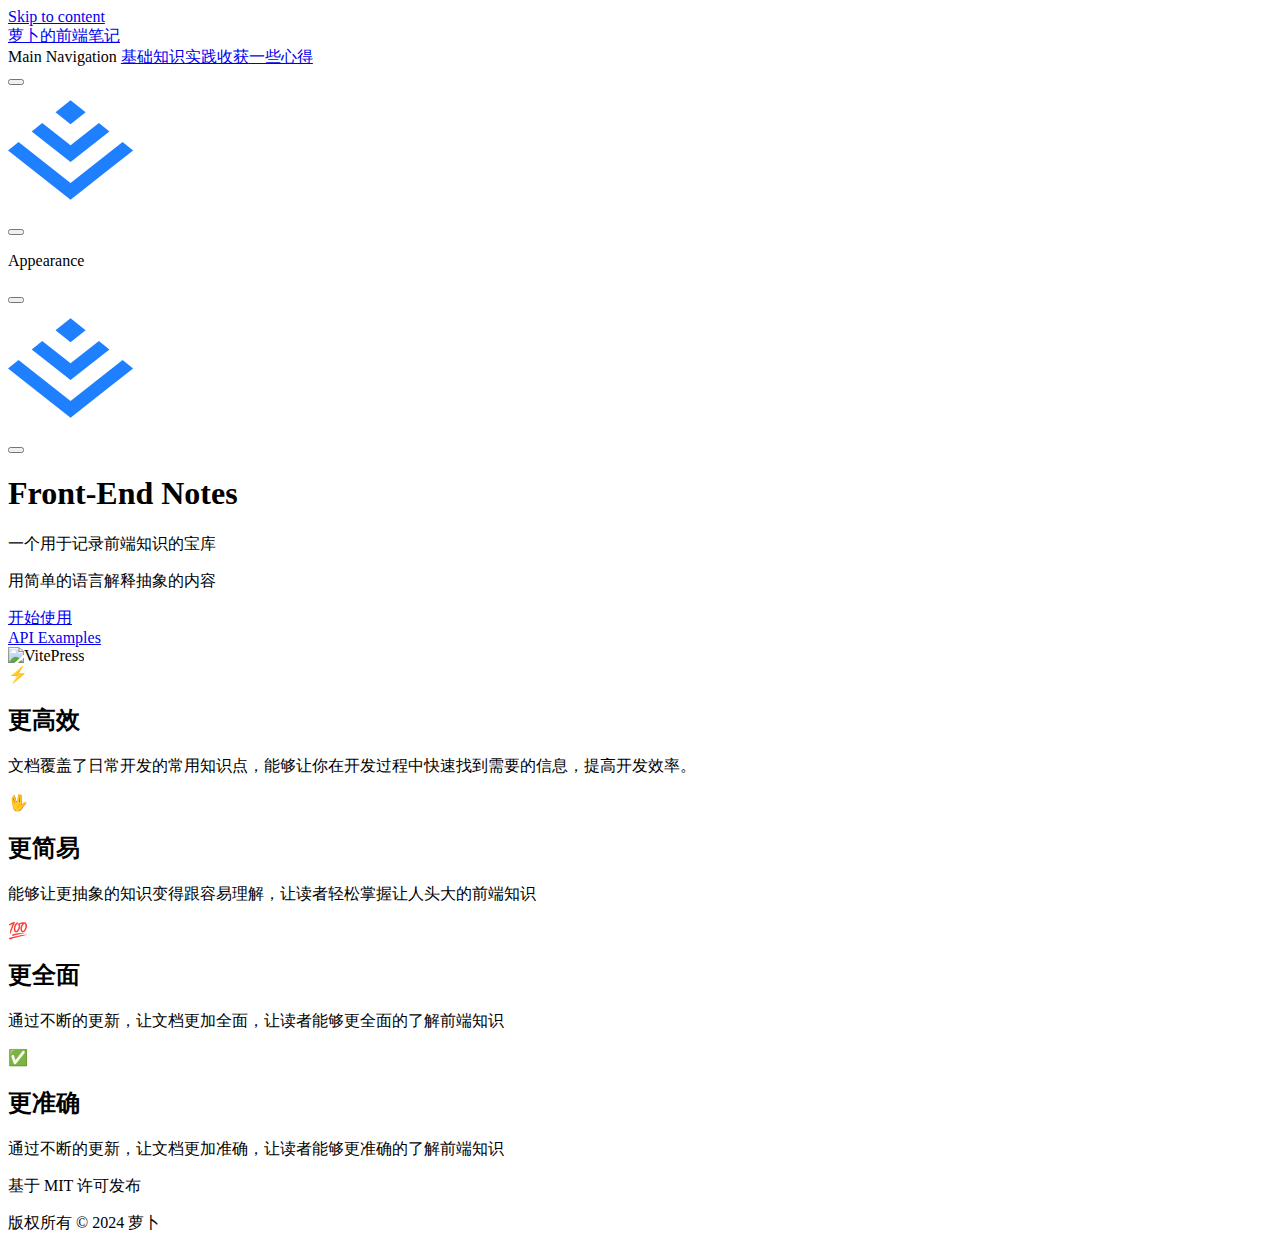
==== commit 53897235: "feat:第二次部署" ====
--- a/index.html
+++ b/index.html
@@ -6,20 +6,20 @@
     <title>萝卜的前端笔记</title>
     <meta name="description" content="开启前端世界的大门,一起探索前端的奥秘">
     <meta name="generator" content="VitePress v1.4.0">
-    <link rel="preload stylesheet" href="/assets/style.DUsiNbB2.css" as="style">
+    <link rel="preload stylesheet" href="/front-end-notes/assets/style.By9wRRzB.css" as="style">
     
-    <script type="module" src="/assets/app.DVngDXpN.js"></script>
-    <link rel="preload" href="/assets/inter-roman-latin.Di8DUHzh.woff2" as="font" type="font/woff2" crossorigin="">
-    <link rel="modulepreload" href="/assets/chunks/theme.Bj7seG85.js">
-    <link rel="modulepreload" href="/assets/chunks/framework.BM4AkI-R.js">
-    <link rel="modulepreload" href="/assets/index.md.FqJtlxRU.lean.js">
+    <script type="module" src="/front-end-notes/assets/app.BqthWJkU.js"></script>
+    <link rel="preload" href="/front-end-notes/assets/inter-roman-latin.Di8DUHzh.woff2" as="font" type="font/woff2" crossorigin="">
+    <link rel="modulepreload" href="/front-end-notes/assets/chunks/theme.COOGGNme.js">
+    <link rel="modulepreload" href="/front-end-notes/assets/chunks/framework.CO2TMyU7.js">
+    <link rel="modulepreload" href="/front-end-notes/assets/index.md.lhZjxzFr.lean.js">
     <link rel="icon" href="/logo.png">
     <script id="check-dark-mode">(()=>{const e=localStorage.getItem("vitepress-theme-appearance")||"auto",a=window.matchMedia("(prefers-color-scheme: dark)").matches;(!e||e==="auto"?a:e==="dark")&&document.documentElement.classList.add("dark")})();</script>
     <script id="check-mac-os">document.documentElement.classList.toggle("mac",/Mac|iPhone|iPod|iPad/i.test(navigator.platform));</script>
   </head>
   <body>
-    <div id="app"><div class="Layout" data-v-97850136><!--[--><!--]--><!--[--><span tabindex="-1" data-v-f982fa7e></span><a href="#VPContent" class="VPSkipLink visually-hidden" data-v-f982fa7e> Skip to content </a><!--]--><!----><header class="VPNav" data-v-97850136 data-v-5448344b><div class="VPNavBar" data-v-5448344b data-v-d2b27a83><div class="wrapper" data-v-d2b27a83><div class="container" data-v-d2b27a83><div class="title" data-v-d2b27a83><div class="VPNavBarTitle" data-v-d2b27a83 data-v-111c19fa><a class="title" href="/" data-v-111c19fa><!--[--><!--]--><!--[--><img class="VPImage logo" src="/logo.svg" alt data-v-474333ed><!--]--><span data-v-111c19fa>萝卜的前端笔记</span><!--[--><!--]--></a></div></div><div class="content" data-v-d2b27a83><div class="content-body" data-v-d2b27a83><!--[--><!--]--><div class="VPNavBarSearch search" data-v-d2b27a83><!----></div><nav aria-labelledby="main-nav-aria-label" class="VPNavBarMenu menu" data-v-d2b27a83 data-v-2f611042><span id="main-nav-aria-label" class="visually-hidden" data-v-2f611042> Main Navigation </span><!--[--><!--[--><a class="VPLink link VPNavBarMenuLink" href="/basic/" tabindex="0" data-v-2f611042 data-v-59e9c139><!--[--><span data-v-59e9c139>基础知识</span><!--]--></a><!--]--><!--[--><a class="VPLink link VPNavBarMenuLink" href="/work/" tabindex="0" data-v-2f611042 data-v-59e9c139><!--[--><span data-v-59e9c139>实践收获</span><!--]--></a><!--]--><!--[--><a class="VPLink link VPNavBarMenuLink" href="/experience/" tabindex="0" data-v-2f611042 data-v-59e9c139><!--[--><span data-v-59e9c139>一些心得</span><!--]--></a><!--]--><!--]--></nav><!----><div class="VPNavBarAppearance appearance" data-v-d2b27a83 data-v-477ce208><button class="VPSwitch VPSwitchAppearance" type="button" role="switch" title aria-checked="false" data-v-477ce208 data-v-1f9628e1 data-v-aa43f226><span class="check" data-v-aa43f226><span class="icon" data-v-aa43f226><!--[--><span class="vpi-sun sun" data-v-1f9628e1></span><span class="vpi-moon moon" data-v-1f9628e1></span><!--]--></span></span></button></div><div class="VPSocialLinks VPNavBarSocialLinks social-links" data-v-d2b27a83 data-v-2abd2df3 data-v-52e0c01e><!--[--><a class="VPSocialLink no-icon" href="https://github.com/mlzhe/front-end-notes" aria-label="github" target="_blank" rel="noopener" data-v-52e0c01e data-v-e1ec8cac><span class="vpi-social-github" /></a><a class="VPSocialLink no-icon" href="https://juejin.cn/user/624940134186142" aria-label target="_blank" rel="noopener" data-v-52e0c01e data-v-e1ec8cac><svg t="1728457672692" class="icon" viewBox="0 0 1316 1024" version="1.1" xmlns="http://www.w3.org/2000/svg" p-id="3657" width="128" height="128"><path d="M643.181714 247.698286l154.916572-123.172572L643.181714 0.256 643.072 0l-154.660571 124.269714 154.660571 123.245715 0.109714 0.182857z m0 388.461714h0.109715l399.579428-315.245714-108.361143-87.04-291.218285 229.888h-0.146286l-0.109714 0.146285L351.817143 234.093714l-108.251429 87.04 399.433143 315.136 0.146286-0.146285z m-0.146285 215.552l0.146285-0.146286 534.893715-422.034285 108.397714 87.04-243.309714 192L643.145143 1024 10.422857 525.056 0 516.754286l108.251429-86.893715L643.035429 851.748571z" fill="#1E80FF" p-id="3658"></path></svg></a><!--]--></div><div class="VPFlyout VPNavBarExtra extra" data-v-d2b27a83 data-v-37b92849 data-v-391838e5><button type="button" class="button" aria-haspopup="true" aria-expanded="false" aria-label="extra navigation" data-v-391838e5><span class="vpi-more-horizontal icon" data-v-391838e5></span></button><div class="menu" data-v-391838e5><div class="VPMenu" data-v-391838e5 data-v-635aa48c><!----><!--[--><!--[--><!----><div class="group" data-v-37b92849><div class="item appearance" data-v-37b92849><p class="label" data-v-37b92849>Appearance</p><div class="appearance-action" data-v-37b92849><button class="VPSwitch VPSwitchAppearance" type="button" role="switch" title aria-checked="false" data-v-37b92849 data-v-1f9628e1 data-v-aa43f226><span class="check" data-v-aa43f226><span class="icon" data-v-aa43f226><!--[--><span class="vpi-sun sun" data-v-1f9628e1></span><span class="vpi-moon moon" data-v-1f9628e1></span><!--]--></span></span></button></div></div></div><div class="group" data-v-37b92849><div class="item social-links" data-v-37b92849><div class="VPSocialLinks social-links-list" data-v-37b92849 data-v-52e0c01e><!--[--><a class="VPSocialLink no-icon" href="https://github.com/mlzhe/front-end-notes" aria-label="github" target="_blank" rel="noopener" data-v-52e0c01e data-v-e1ec8cac><span class="vpi-social-github" /></a><a class="VPSocialLink no-icon" href="https://juejin.cn/user/624940134186142" aria-label target="_blank" rel="noopener" data-v-52e0c01e data-v-e1ec8cac><svg t="1728457672692" class="icon" viewBox="0 0 1316 1024" version="1.1" xmlns="http://www.w3.org/2000/svg" p-id="3657" width="128" height="128"><path d="M643.181714 247.698286l154.916572-123.172572L643.181714 0.256 643.072 0l-154.660571 124.269714 154.660571 123.245715 0.109714 0.182857z m0 388.461714h0.109715l399.579428-315.245714-108.361143-87.04-291.218285 229.888h-0.146286l-0.109714 0.146285L351.817143 234.093714l-108.251429 87.04 399.433143 315.136 0.146286-0.146285z m-0.146285 215.552l0.146285-0.146286 534.893715-422.034285 108.397714 87.04-243.309714 192L643.145143 1024 10.422857 525.056 0 516.754286l108.251429-86.893715L643.035429 851.748571z" fill="#1E80FF" p-id="3658"></path></svg></a><!--]--></div></div></div><!--]--><!--]--></div></div></div><!--[--><!--]--><button type="button" class="VPNavBarHamburger hamburger" aria-label="mobile navigation" aria-expanded="false" aria-controls="VPNavScreen" data-v-d2b27a83 data-v-f0d9e9fb><span class="container" data-v-f0d9e9fb><span class="top" data-v-f0d9e9fb></span><span class="middle" data-v-f0d9e9fb></span><span class="bottom" data-v-f0d9e9fb></span></span></button></div></div></div></div><div class="divider" data-v-d2b27a83><div class="divider-line" data-v-d2b27a83></div></div></div><!----></header><!----><!----><div class="VPContent is-home" id="VPContent" data-v-97850136 data-v-9327ef99><div class="VPHome" data-v-9327ef99 data-v-025814d7><!--[--><!--]--><div class="VPHero has-image VPHomeHero" data-v-025814d7 data-v-6f2b1aab><div class="container" data-v-6f2b1aab><div class="main" data-v-6f2b1aab><!--[--><!--]--><!--[--><h1 class="name" data-v-6f2b1aab><span class="clip" data-v-6f2b1aab>Front-End Notes</span></h1><p class="text" data-v-6f2b1aab>一个用于记录前端知识的宝库</p><p class="tagline" data-v-6f2b1aab>用简单的语言解释抽象的内容</p><!--]--><!--[--><!--]--><div class="actions" data-v-6f2b1aab><!--[--><div class="action" data-v-6f2b1aab><a class="VPButton medium brand" href="/markdown-examples.html" data-v-6f2b1aab data-v-c299f3ce>开始使用</a></div><div class="action" data-v-6f2b1aab><a class="VPButton medium alt" href="/api-examples.html" data-v-6f2b1aab data-v-c299f3ce>API Examples</a></div><!--]--></div><!--[--><!--]--></div><div class="image" data-v-6f2b1aab><div class="image-container" data-v-6f2b1aab><div class="image-bg" data-v-6f2b1aab></div><!--[--><!--[--><img class="VPImage image-src" src="/logo.svg" alt="VitePress" data-v-474333ed><!--]--><!--]--></div></div></div></div><!--[--><!--]--><!--[--><!--]--><div class="VPFeatures VPHomeFeatures" data-v-025814d7 data-v-276aad02><div class="container" data-v-276aad02><div class="items" data-v-276aad02><!--[--><div class="grid-4 item" data-v-276aad02><div class="VPLink no-icon VPFeature" data-v-276aad02 data-v-b416077d><!--[--><article class="box" data-v-b416077d><div class="icon" data-v-b416077d>⚡️</div><h2 class="title" data-v-b416077d>更高效</h2><p class="details" data-v-b416077d>文档覆盖了日常开发的常用知识点，能够让你在开发过程中快速找到需要的信息，提高开发效率。</p><!----></article><!--]--></div></div><div class="grid-4 item" data-v-276aad02><div class="VPLink no-icon VPFeature" data-v-276aad02 data-v-b416077d><!--[--><article class="box" data-v-b416077d><div class="icon" data-v-b416077d>🖖</div><h2 class="title" data-v-b416077d>更简易</h2><p class="details" data-v-b416077d>能够让更抽象的知识变得跟容易理解，让读者轻松掌握让人头大的前端知识</p><!----></article><!--]--></div></div><div class="grid-4 item" data-v-276aad02><div class="VPLink no-icon VPFeature" data-v-276aad02 data-v-b416077d><!--[--><article class="box" data-v-b416077d><div class="icon" data-v-b416077d>💯</div><h2 class="title" data-v-b416077d>更全面</h2><p class="details" data-v-b416077d>通过不断的更新，让文档更加全面，让读者能够更全面的了解前端知识</p><!----></article><!--]--></div></div><div class="grid-4 item" data-v-276aad02><div class="VPLink no-icon VPFeature" data-v-276aad02 data-v-b416077d><!--[--><article class="box" data-v-b416077d><div class="icon" data-v-b416077d>✅</div><h2 class="title" data-v-b416077d>更准确</h2><p class="details" data-v-b416077d>通过不断的更新，让文档更加准确，让读者能够更准确的了解前端知识</p><!----></article><!--]--></div></div><!--]--></div></div></div><!--[--><!--]--><div class="vp-doc container" style="" data-v-025814d7 data-v-a167f107><!--[--><div style="position:relative;" data-v-025814d7><div></div></div><!--]--></div></div></div><footer class="VPFooter" data-v-97850136 data-v-1df2e06d><div class="container" data-v-1df2e06d><p class="message" data-v-1df2e06d>基于 MIT 许可发布</p><p class="copyright" data-v-1df2e06d>版权所有 © 2024 萝卜</p></div></footer><!--[--><!--]--></div></div>
-    <script>window.__VP_HASH_MAP__=JSON.parse("{\"api-examples.md\":\"Dezd71tg\",\"basic_index.md\":\"lCHlugcY\",\"basic_test.md\":\"CCrTnfcM\",\"experience_index.md\":\"CrpsmMrZ\",\"experience_test.md\":\"B2P6yBf-\",\"index.md\":\"FqJtlxRU\",\"markdown-examples.md\":\"KNgEFAoy\",\"work_index.md\":\"CupPc7Ot\",\"work_language.md\":\"DqKohvI6\",\"work_test.md\":\"FswlGcHj\"}");window.__VP_SITE_DATA__=JSON.parse("{\"lang\":\"en-US\",\"dir\":\"ltr\",\"title\":\"萝卜的前端笔记\",\"description\":\"开启前端世界的大门,一起探索前端的奥秘\",\"base\":\"/\",\"head\":[],\"router\":{\"prefetchLinks\":true},\"appearance\":true,\"themeConfig\":{\"logo\":\"/logo.svg\",\"nav\":[{\"text\":\"基础知识\",\"link\":\"/basic/\"},{\"text\":\"实践收获\",\"link\":\"/work/\"},{\"text\":\"一些心得\",\"link\":\"/experience/\"}],\"sidebar\":{\"/basic/\":[{\"text\":\"基础\",\"link\":\"/basic/test/\"}],\"/experience/\":[{\"text\":\"体会一\",\"link\":\"/experience/test/\"}],\"/work/\":[{\"text\":\"国际化\",\"link\":\"/work/language/\"}]},\"socialLinks\":[{\"icon\":\"github\",\"link\":\"https://github.com/mlzhe/front-end-notes\"},{\"icon\":{\"svg\":\"<svg t=\\\"1728457672692\\\" class=\\\"icon\\\" viewBox=\\\"0 0 1316 1024\\\" version=\\\"1.1\\\" xmlns=\\\"http://www.w3.org/2000/svg\\\" p-id=\\\"3657\\\" width=\\\"128\\\" height=\\\"128\\\"><path d=\\\"M643.181714 247.698286l154.916572-123.172572L643.181714 0.256 643.072 0l-154.660571 124.269714 154.660571 123.245715 0.109714 0.182857z m0 388.461714h0.109715l399.579428-315.245714-108.361143-87.04-291.218285 229.888h-0.146286l-0.109714 0.146285L351.817143 234.093714l-108.251429 87.04 399.433143 315.136 0.146286-0.146285z m-0.146285 215.552l0.146285-0.146286 534.893715-422.034285 108.397714 87.04-243.309714 192L643.145143 1024 10.422857 525.056 0 516.754286l108.251429-86.893715L643.035429 851.748571z\\\" fill=\\\"#1E80FF\\\" p-id=\\\"3658\\\"></path></svg>\"},\"link\":\"https://juejin.cn/user/624940134186142\"}],\"footer\":{\"message\":\"基于 MIT 许可发布\",\"copyright\":\"版权所有 © 2024 萝卜\"}},\"locales\":{},\"scrollOffset\":134,\"cleanUrls\":false}");</script>
+    <div id="app"><div class="Layout" data-v-97850136><!--[--><!--]--><!--[--><span tabindex="-1" data-v-f982fa7e></span><a href="#VPContent" class="VPSkipLink visually-hidden" data-v-f982fa7e> Skip to content </a><!--]--><!----><header class="VPNav" data-v-97850136 data-v-5448344b><div class="VPNavBar" data-v-5448344b data-v-d2b27a83><div class="wrapper" data-v-d2b27a83><div class="container" data-v-d2b27a83><div class="title" data-v-d2b27a83><div class="VPNavBarTitle" data-v-d2b27a83 data-v-111c19fa><a class="title" href="/front-end-notes/" data-v-111c19fa><!--[--><!--]--><!--[--><img class="VPImage logo" src="/front-end-notes/logo.svg" alt data-v-474333ed><!--]--><span data-v-111c19fa>萝卜的前端笔记</span><!--[--><!--]--></a></div></div><div class="content" data-v-d2b27a83><div class="content-body" data-v-d2b27a83><!--[--><!--]--><div class="VPNavBarSearch search" data-v-d2b27a83><!----></div><nav aria-labelledby="main-nav-aria-label" class="VPNavBarMenu menu" data-v-d2b27a83 data-v-2f611042><span id="main-nav-aria-label" class="visually-hidden" data-v-2f611042> Main Navigation </span><!--[--><!--[--><a class="VPLink link VPNavBarMenuLink" href="/front-end-notes/basic/" tabindex="0" data-v-2f611042 data-v-59e9c139><!--[--><span data-v-59e9c139>基础知识</span><!--]--></a><!--]--><!--[--><a class="VPLink link VPNavBarMenuLink" href="/front-end-notes/work/" tabindex="0" data-v-2f611042 data-v-59e9c139><!--[--><span data-v-59e9c139>实践收获</span><!--]--></a><!--]--><!--[--><a class="VPLink link VPNavBarMenuLink" href="/front-end-notes/experience/" tabindex="0" data-v-2f611042 data-v-59e9c139><!--[--><span data-v-59e9c139>一些心得</span><!--]--></a><!--]--><!--]--></nav><!----><div class="VPNavBarAppearance appearance" data-v-d2b27a83 data-v-477ce208><button class="VPSwitch VPSwitchAppearance" type="button" role="switch" title aria-checked="false" data-v-477ce208 data-v-1f9628e1 data-v-aa43f226><span class="check" data-v-aa43f226><span class="icon" data-v-aa43f226><!--[--><span class="vpi-sun sun" data-v-1f9628e1></span><span class="vpi-moon moon" data-v-1f9628e1></span><!--]--></span></span></button></div><div class="VPSocialLinks VPNavBarSocialLinks social-links" data-v-d2b27a83 data-v-2abd2df3 data-v-52e0c01e><!--[--><a class="VPSocialLink no-icon" href="https://github.com/mlzhe/front-end-notes" aria-label="github" target="_blank" rel="noopener" data-v-52e0c01e data-v-e1ec8cac><span class="vpi-social-github" /></a><a class="VPSocialLink no-icon" href="https://juejin.cn/user/624940134186142" aria-label target="_blank" rel="noopener" data-v-52e0c01e data-v-e1ec8cac><svg t="1728457672692" class="icon" viewBox="0 0 1316 1024" version="1.1" xmlns="http://www.w3.org/2000/svg" p-id="3657" width="128" height="128"><path d="M643.181714 247.698286l154.916572-123.172572L643.181714 0.256 643.072 0l-154.660571 124.269714 154.660571 123.245715 0.109714 0.182857z m0 388.461714h0.109715l399.579428-315.245714-108.361143-87.04-291.218285 229.888h-0.146286l-0.109714 0.146285L351.817143 234.093714l-108.251429 87.04 399.433143 315.136 0.146286-0.146285z m-0.146285 215.552l0.146285-0.146286 534.893715-422.034285 108.397714 87.04-243.309714 192L643.145143 1024 10.422857 525.056 0 516.754286l108.251429-86.893715L643.035429 851.748571z" fill="#1E80FF" p-id="3658"></path></svg></a><!--]--></div><div class="VPFlyout VPNavBarExtra extra" data-v-d2b27a83 data-v-37b92849 data-v-391838e5><button type="button" class="button" aria-haspopup="true" aria-expanded="false" aria-label="extra navigation" data-v-391838e5><span class="vpi-more-horizontal icon" data-v-391838e5></span></button><div class="menu" data-v-391838e5><div class="VPMenu" data-v-391838e5 data-v-635aa48c><!----><!--[--><!--[--><!----><div class="group" data-v-37b92849><div class="item appearance" data-v-37b92849><p class="label" data-v-37b92849>Appearance</p><div class="appearance-action" data-v-37b92849><button class="VPSwitch VPSwitchAppearance" type="button" role="switch" title aria-checked="false" data-v-37b92849 data-v-1f9628e1 data-v-aa43f226><span class="check" data-v-aa43f226><span class="icon" data-v-aa43f226><!--[--><span class="vpi-sun sun" data-v-1f9628e1></span><span class="vpi-moon moon" data-v-1f9628e1></span><!--]--></span></span></button></div></div></div><div class="group" data-v-37b92849><div class="item social-links" data-v-37b92849><div class="VPSocialLinks social-links-list" data-v-37b92849 data-v-52e0c01e><!--[--><a class="VPSocialLink no-icon" href="https://github.com/mlzhe/front-end-notes" aria-label="github" target="_blank" rel="noopener" data-v-52e0c01e data-v-e1ec8cac><span class="vpi-social-github" /></a><a class="VPSocialLink no-icon" href="https://juejin.cn/user/624940134186142" aria-label target="_blank" rel="noopener" data-v-52e0c01e data-v-e1ec8cac><svg t="1728457672692" class="icon" viewBox="0 0 1316 1024" version="1.1" xmlns="http://www.w3.org/2000/svg" p-id="3657" width="128" height="128"><path d="M643.181714 247.698286l154.916572-123.172572L643.181714 0.256 643.072 0l-154.660571 124.269714 154.660571 123.245715 0.109714 0.182857z m0 388.461714h0.109715l399.579428-315.245714-108.361143-87.04-291.218285 229.888h-0.146286l-0.109714 0.146285L351.817143 234.093714l-108.251429 87.04 399.433143 315.136 0.146286-0.146285z m-0.146285 215.552l0.146285-0.146286 534.893715-422.034285 108.397714 87.04-243.309714 192L643.145143 1024 10.422857 525.056 0 516.754286l108.251429-86.893715L643.035429 851.748571z" fill="#1E80FF" p-id="3658"></path></svg></a><!--]--></div></div></div><!--]--><!--]--></div></div></div><!--[--><!--]--><button type="button" class="VPNavBarHamburger hamburger" aria-label="mobile navigation" aria-expanded="false" aria-controls="VPNavScreen" data-v-d2b27a83 data-v-f0d9e9fb><span class="container" data-v-f0d9e9fb><span class="top" data-v-f0d9e9fb></span><span class="middle" data-v-f0d9e9fb></span><span class="bottom" data-v-f0d9e9fb></span></span></button></div></div></div></div><div class="divider" data-v-d2b27a83><div class="divider-line" data-v-d2b27a83></div></div></div><!----></header><!----><!----><div class="VPContent is-home" id="VPContent" data-v-97850136 data-v-9327ef99><div class="VPHome" data-v-9327ef99 data-v-025814d7><!--[--><!--]--><div class="VPHero has-image VPHomeHero" data-v-025814d7 data-v-6f2b1aab><div class="container" data-v-6f2b1aab><div class="main" data-v-6f2b1aab><!--[--><!--]--><!--[--><h1 class="name" data-v-6f2b1aab><span class="clip" data-v-6f2b1aab>Front-End Notes</span></h1><p class="text" data-v-6f2b1aab>一个用于记录前端知识的宝库</p><p class="tagline" data-v-6f2b1aab>用简单的语言解释抽象的内容</p><!--]--><!--[--><!--]--><div class="actions" data-v-6f2b1aab><!--[--><div class="action" data-v-6f2b1aab><a class="VPButton medium brand" href="/front-end-notes/markdown-examples.html" data-v-6f2b1aab data-v-c299f3ce>开始使用</a></div><div class="action" data-v-6f2b1aab><a class="VPButton medium alt" href="/front-end-notes/api-examples.html" data-v-6f2b1aab data-v-c299f3ce>API Examples</a></div><!--]--></div><!--[--><!--]--></div><div class="image" data-v-6f2b1aab><div class="image-container" data-v-6f2b1aab><div class="image-bg" data-v-6f2b1aab></div><!--[--><!--[--><img class="VPImage image-src" src="/front-end-notes/logo.svg" alt="VitePress" data-v-474333ed><!--]--><!--]--></div></div></div></div><!--[--><!--]--><!--[--><!--]--><div class="VPFeatures VPHomeFeatures" data-v-025814d7 data-v-276aad02><div class="container" data-v-276aad02><div class="items" data-v-276aad02><!--[--><div class="grid-4 item" data-v-276aad02><div class="VPLink no-icon VPFeature" data-v-276aad02 data-v-b416077d><!--[--><article class="box" data-v-b416077d><div class="icon" data-v-b416077d>⚡️</div><h2 class="title" data-v-b416077d>更高效</h2><p class="details" data-v-b416077d>文档覆盖了日常开发的常用知识点，能够让你在开发过程中快速找到需要的信息，提高开发效率。</p><!----></article><!--]--></div></div><div class="grid-4 item" data-v-276aad02><div class="VPLink no-icon VPFeature" data-v-276aad02 data-v-b416077d><!--[--><article class="box" data-v-b416077d><div class="icon" data-v-b416077d>🖖</div><h2 class="title" data-v-b416077d>更简易</h2><p class="details" data-v-b416077d>能够让更抽象的知识变得跟容易理解，让读者轻松掌握让人头大的前端知识</p><!----></article><!--]--></div></div><div class="grid-4 item" data-v-276aad02><div class="VPLink no-icon VPFeature" data-v-276aad02 data-v-b416077d><!--[--><article class="box" data-v-b416077d><div class="icon" data-v-b416077d>💯</div><h2 class="title" data-v-b416077d>更全面</h2><p class="details" data-v-b416077d>通过不断的更新，让文档更加全面，让读者能够更全面的了解前端知识</p><!----></article><!--]--></div></div><div class="grid-4 item" data-v-276aad02><div class="VPLink no-icon VPFeature" data-v-276aad02 data-v-b416077d><!--[--><article class="box" data-v-b416077d><div class="icon" data-v-b416077d>✅</div><h2 class="title" data-v-b416077d>更准确</h2><p class="details" data-v-b416077d>通过不断的更新，让文档更加准确，让读者能够更准确的了解前端知识</p><!----></article><!--]--></div></div><!--]--></div></div></div><!--[--><!--]--><div class="vp-doc container" style="" data-v-025814d7 data-v-a167f107><!--[--><div style="position:relative;" data-v-025814d7><div></div></div><!--]--></div></div></div><footer class="VPFooter" data-v-97850136 data-v-1df2e06d><div class="container" data-v-1df2e06d><p class="message" data-v-1df2e06d>基于 MIT 许可发布</p><p class="copyright" data-v-1df2e06d>版权所有 © 2024 萝卜</p></div></footer><!--[--><!--]--></div></div>
+    <script>window.__VP_HASH_MAP__=JSON.parse("{\"api-examples.md\":\"BoGKVjH7\",\"basic_index.md\":\"iz1l9bRn\",\"basic_test.md\":\"BPUIz5qX\",\"experience_index.md\":\"OpWrn4m0\",\"experience_test.md\":\"BDEXrLHo\",\"index.md\":\"lhZjxzFr\",\"markdown-examples.md\":\"CYnLZB9r\",\"work_index.md\":\"BHz93TzM\",\"work_language.md\":\"DyiaLVmy\",\"work_test.md\":\"Dgs68Wfd\"}");window.__VP_SITE_DATA__=JSON.parse("{\"lang\":\"en-US\",\"dir\":\"ltr\",\"title\":\"萝卜的前端笔记\",\"description\":\"开启前端世界的大门,一起探索前端的奥秘\",\"base\":\"/front-end-notes/\",\"head\":[],\"router\":{\"prefetchLinks\":true},\"appearance\":true,\"themeConfig\":{\"logo\":\"/logo.svg\",\"nav\":[{\"text\":\"基础知识\",\"link\":\"/basic/\"},{\"text\":\"实践收获\",\"link\":\"/work/\"},{\"text\":\"一些心得\",\"link\":\"/experience/\"}],\"sidebar\":{\"/basic/\":[{\"text\":\"基础\",\"link\":\"/basic/test/\"}],\"/experience/\":[{\"text\":\"体会一\",\"link\":\"/experience/test/\"}],\"/work/\":[{\"text\":\"国际化\",\"link\":\"/work/language/\"}]},\"socialLinks\":[{\"icon\":\"github\",\"link\":\"https://github.com/mlzhe/front-end-notes\"},{\"icon\":{\"svg\":\"<svg t=\\\"1728457672692\\\" class=\\\"icon\\\" viewBox=\\\"0 0 1316 1024\\\" version=\\\"1.1\\\" xmlns=\\\"http://www.w3.org/2000/svg\\\" p-id=\\\"3657\\\" width=\\\"128\\\" height=\\\"128\\\"><path d=\\\"M643.181714 247.698286l154.916572-123.172572L643.181714 0.256 643.072 0l-154.660571 124.269714 154.660571 123.245715 0.109714 0.182857z m0 388.461714h0.109715l399.579428-315.245714-108.361143-87.04-291.218285 229.888h-0.146286l-0.109714 0.146285L351.817143 234.093714l-108.251429 87.04 399.433143 315.136 0.146286-0.146285z m-0.146285 215.552l0.146285-0.146286 534.893715-422.034285 108.397714 87.04-243.309714 192L643.145143 1024 10.422857 525.056 0 516.754286l108.251429-86.893715L643.035429 851.748571z\\\" fill=\\\"#1E80FF\\\" p-id=\\\"3658\\\"></path></svg>\"},\"link\":\"https://juejin.cn/user/624940134186142\"}],\"footer\":{\"message\":\"基于 MIT 许可发布\",\"copyright\":\"版权所有 © 2024 萝卜\"}},\"locales\":{},\"scrollOffset\":134,\"cleanUrls\":false}");</script>
     
   </body>
 </html>